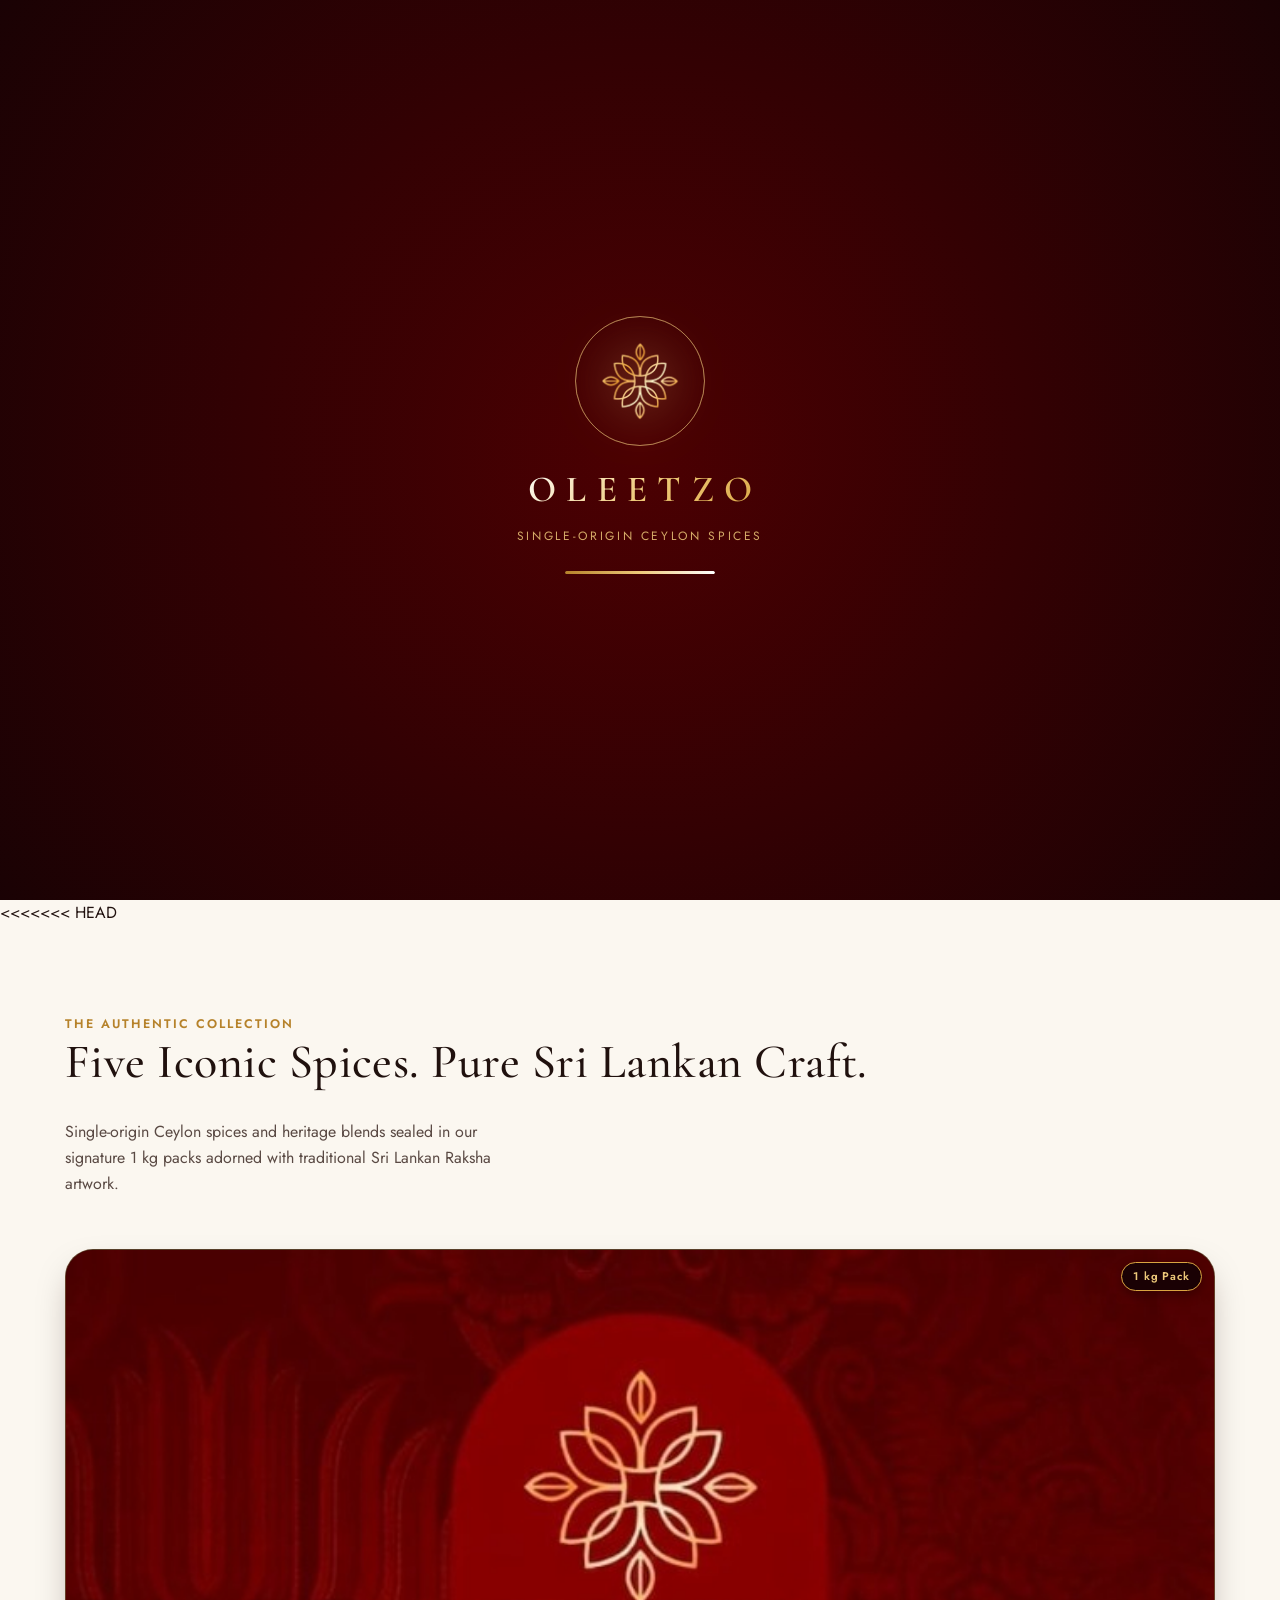
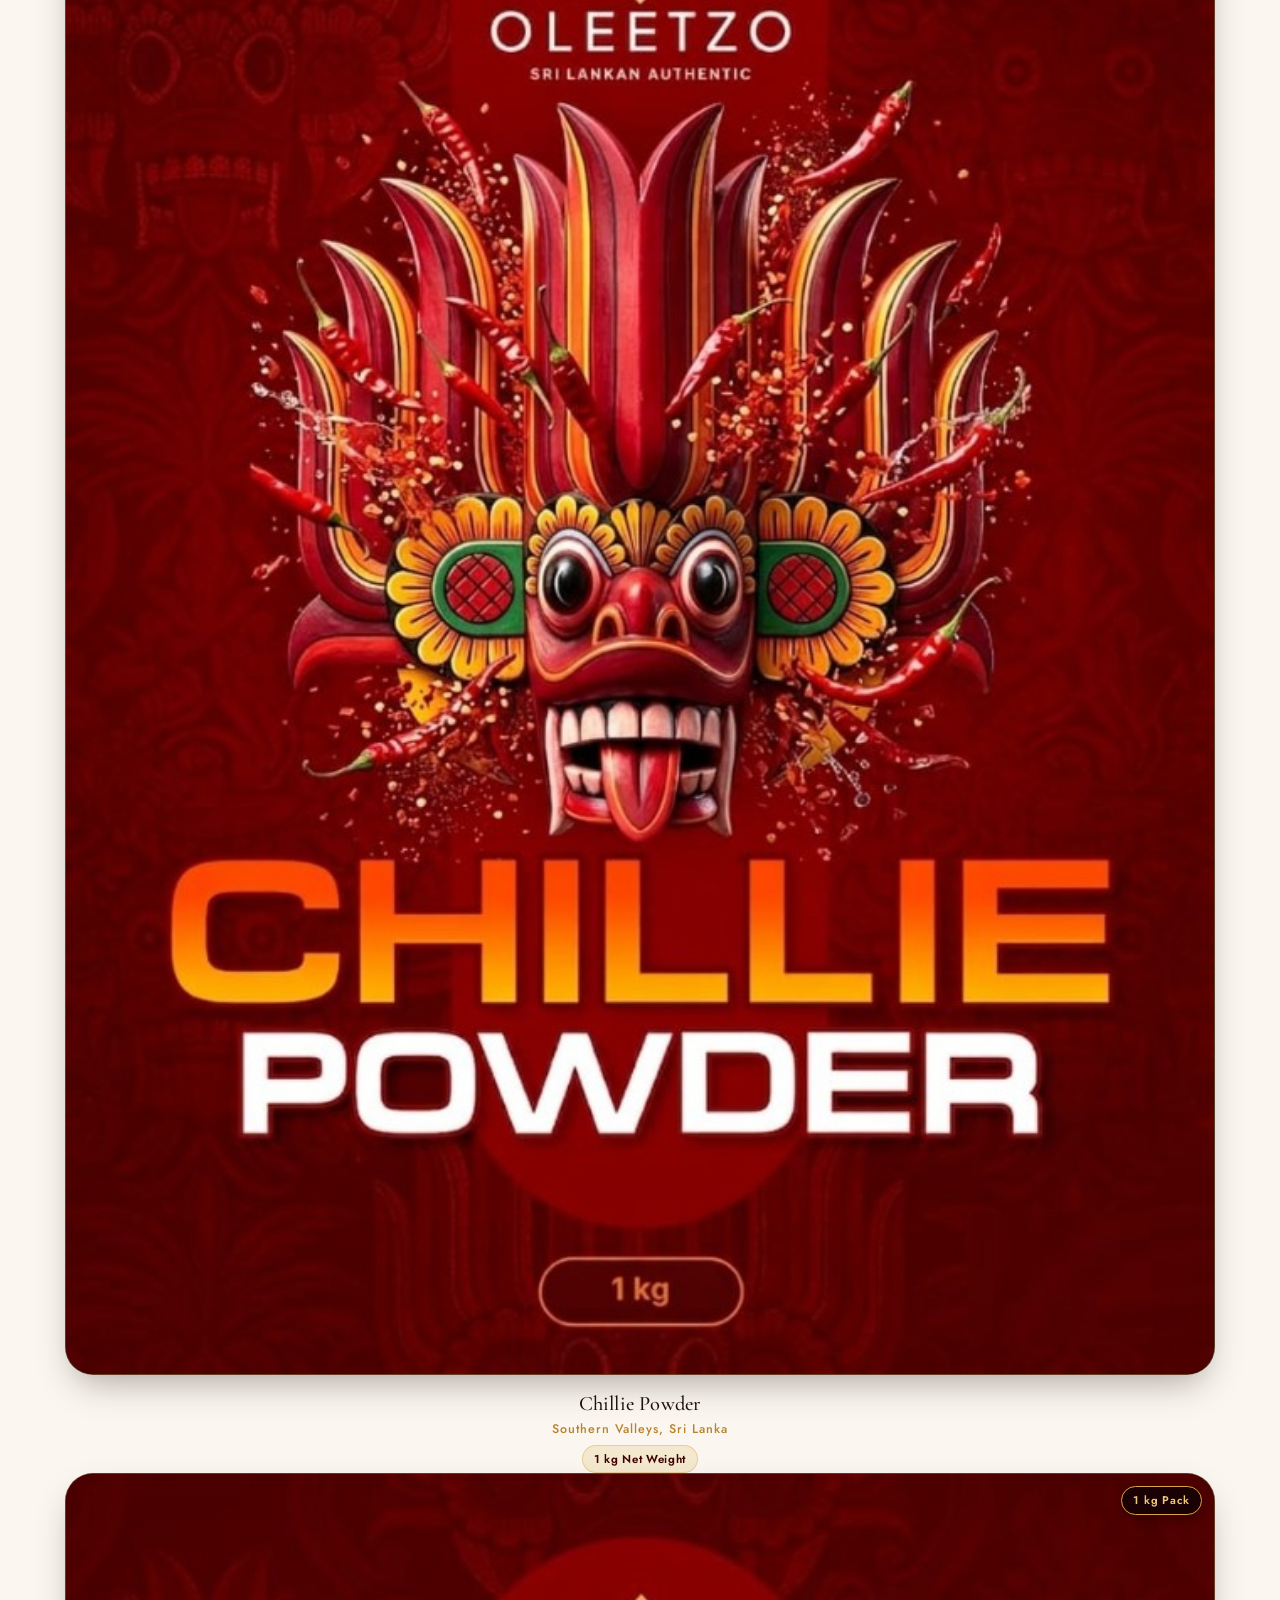
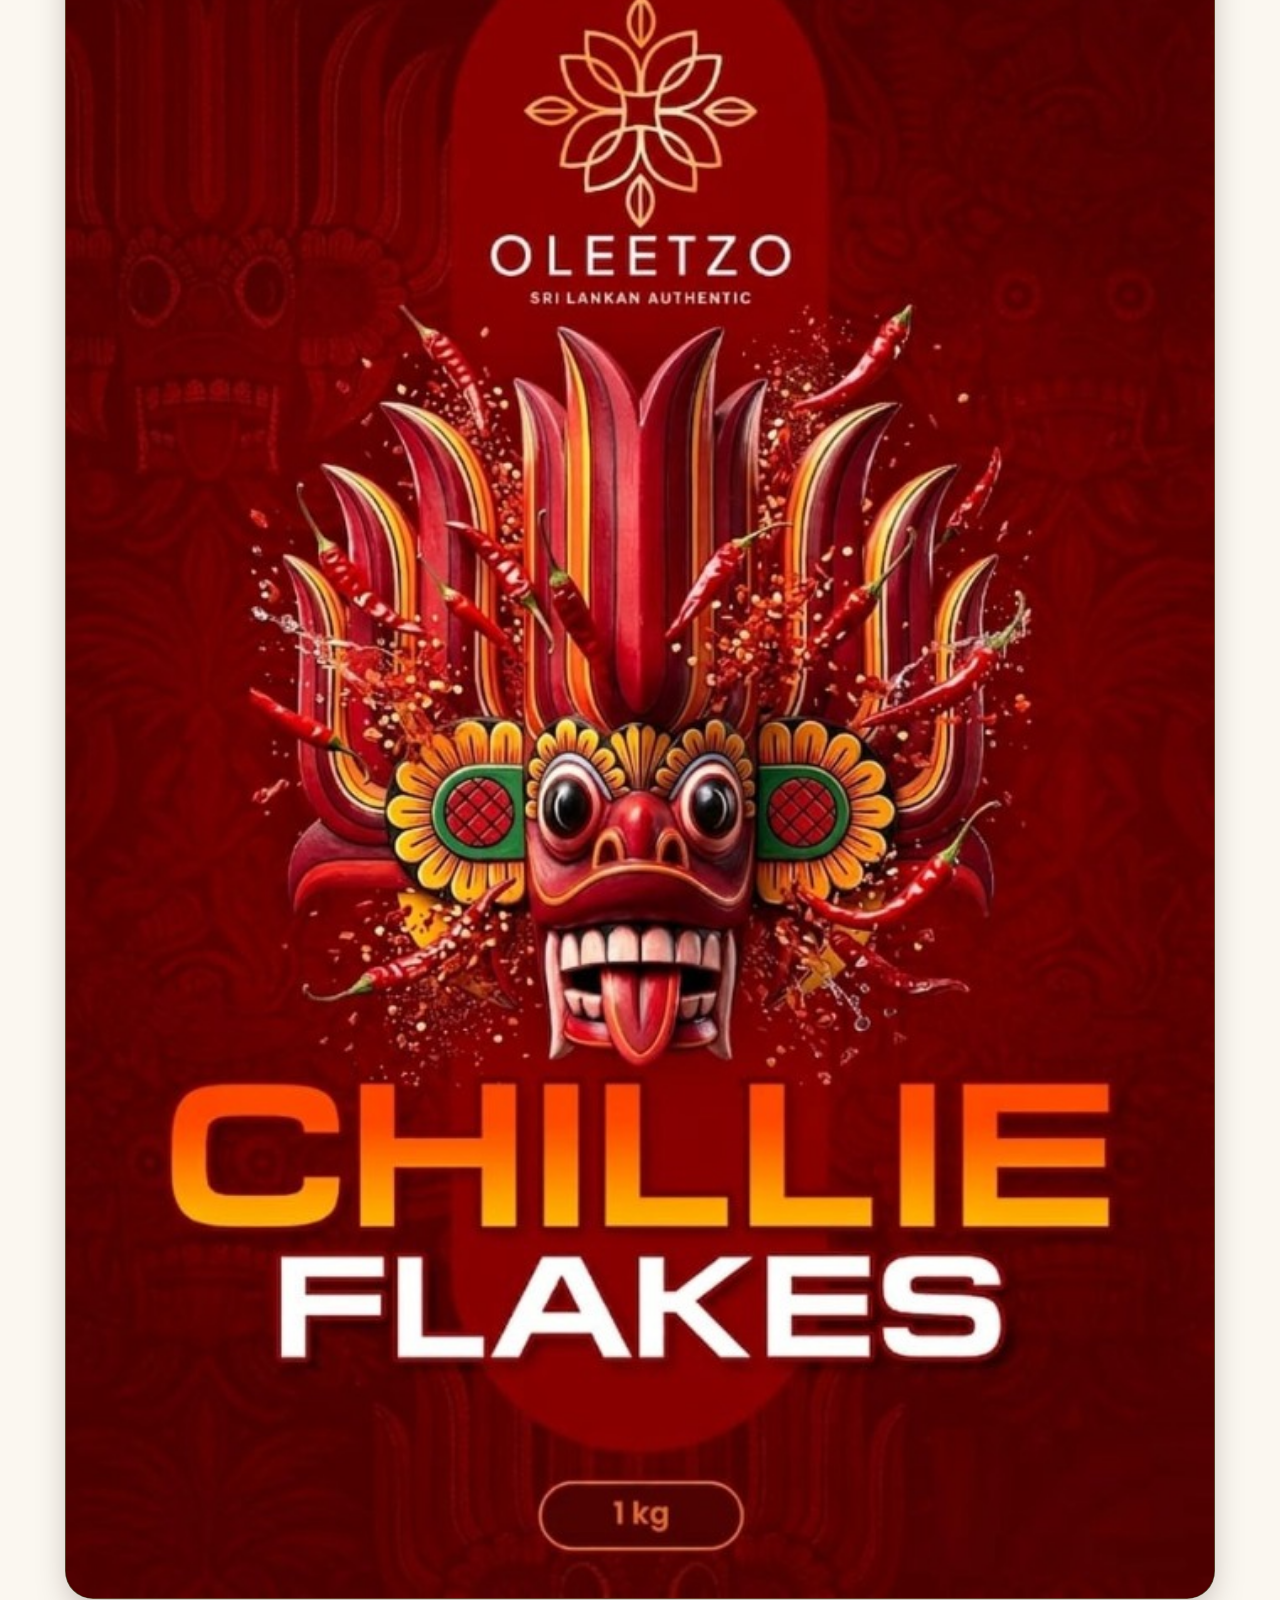
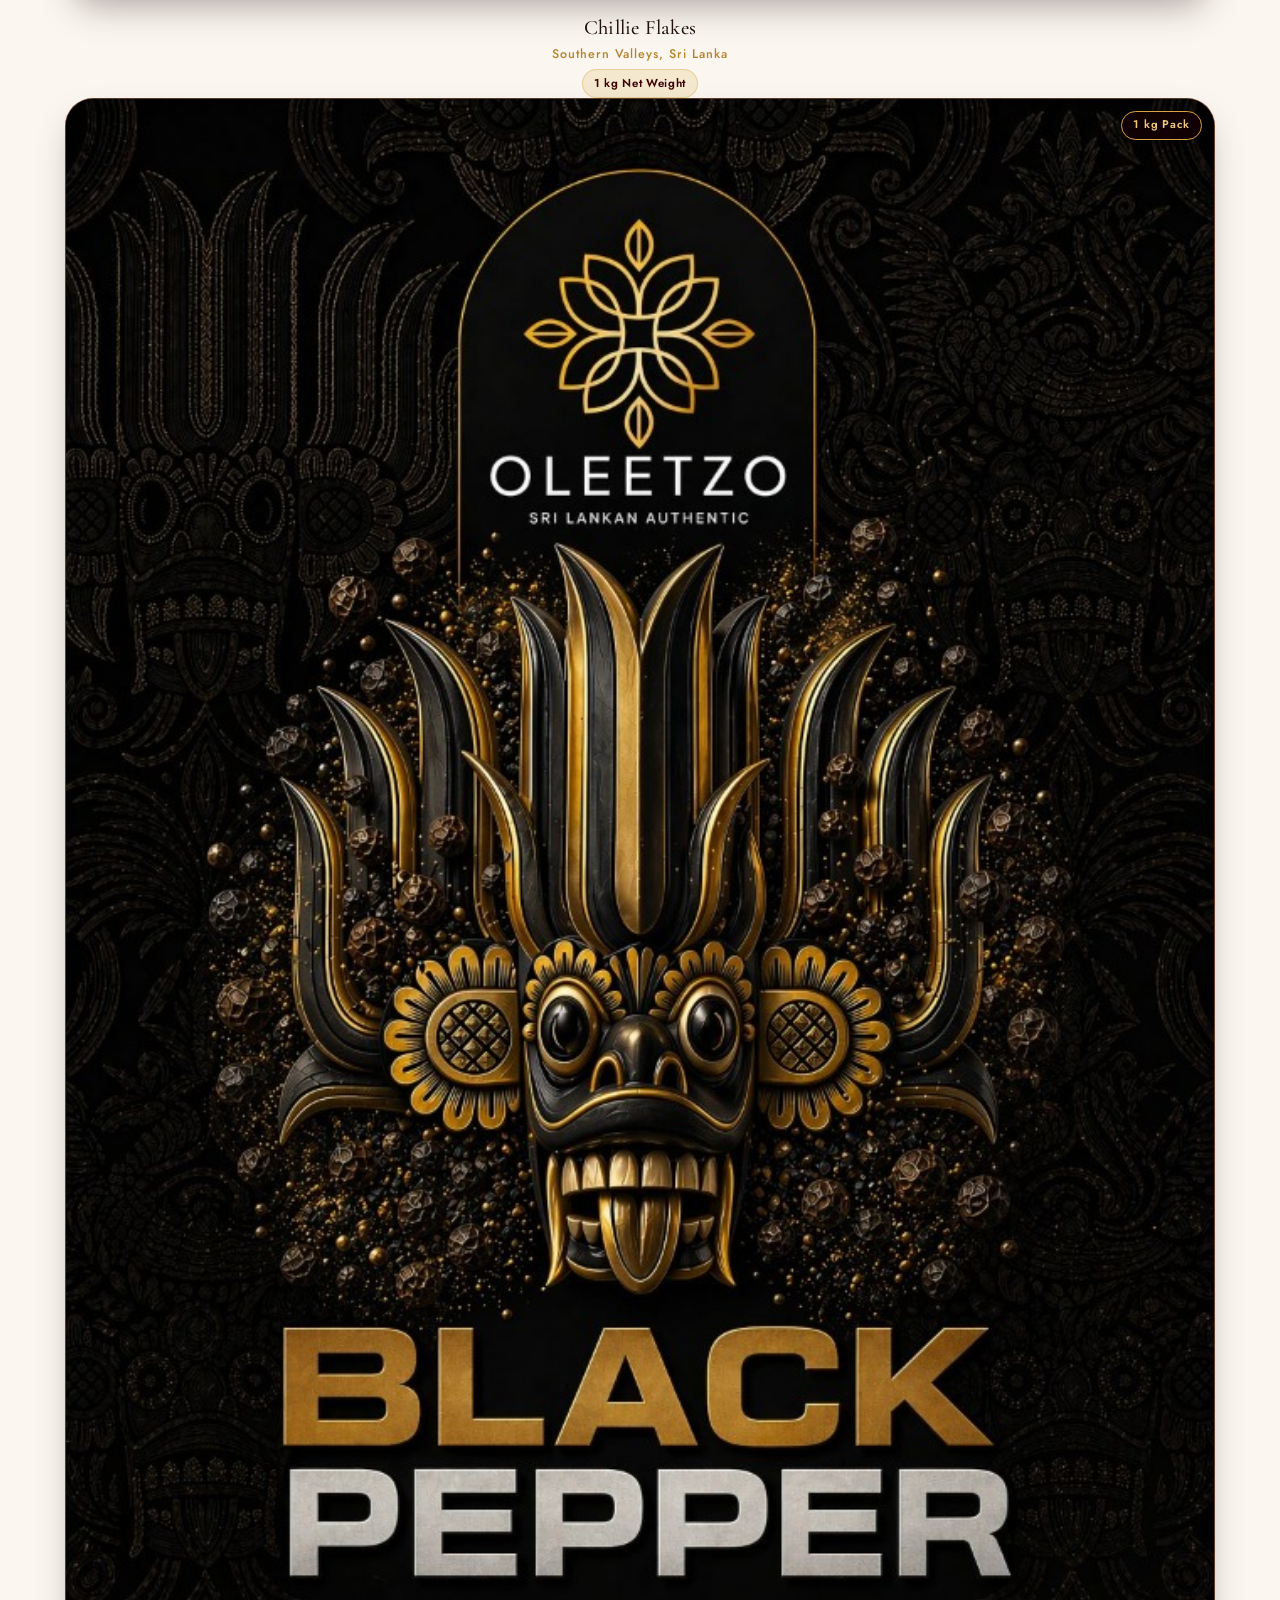
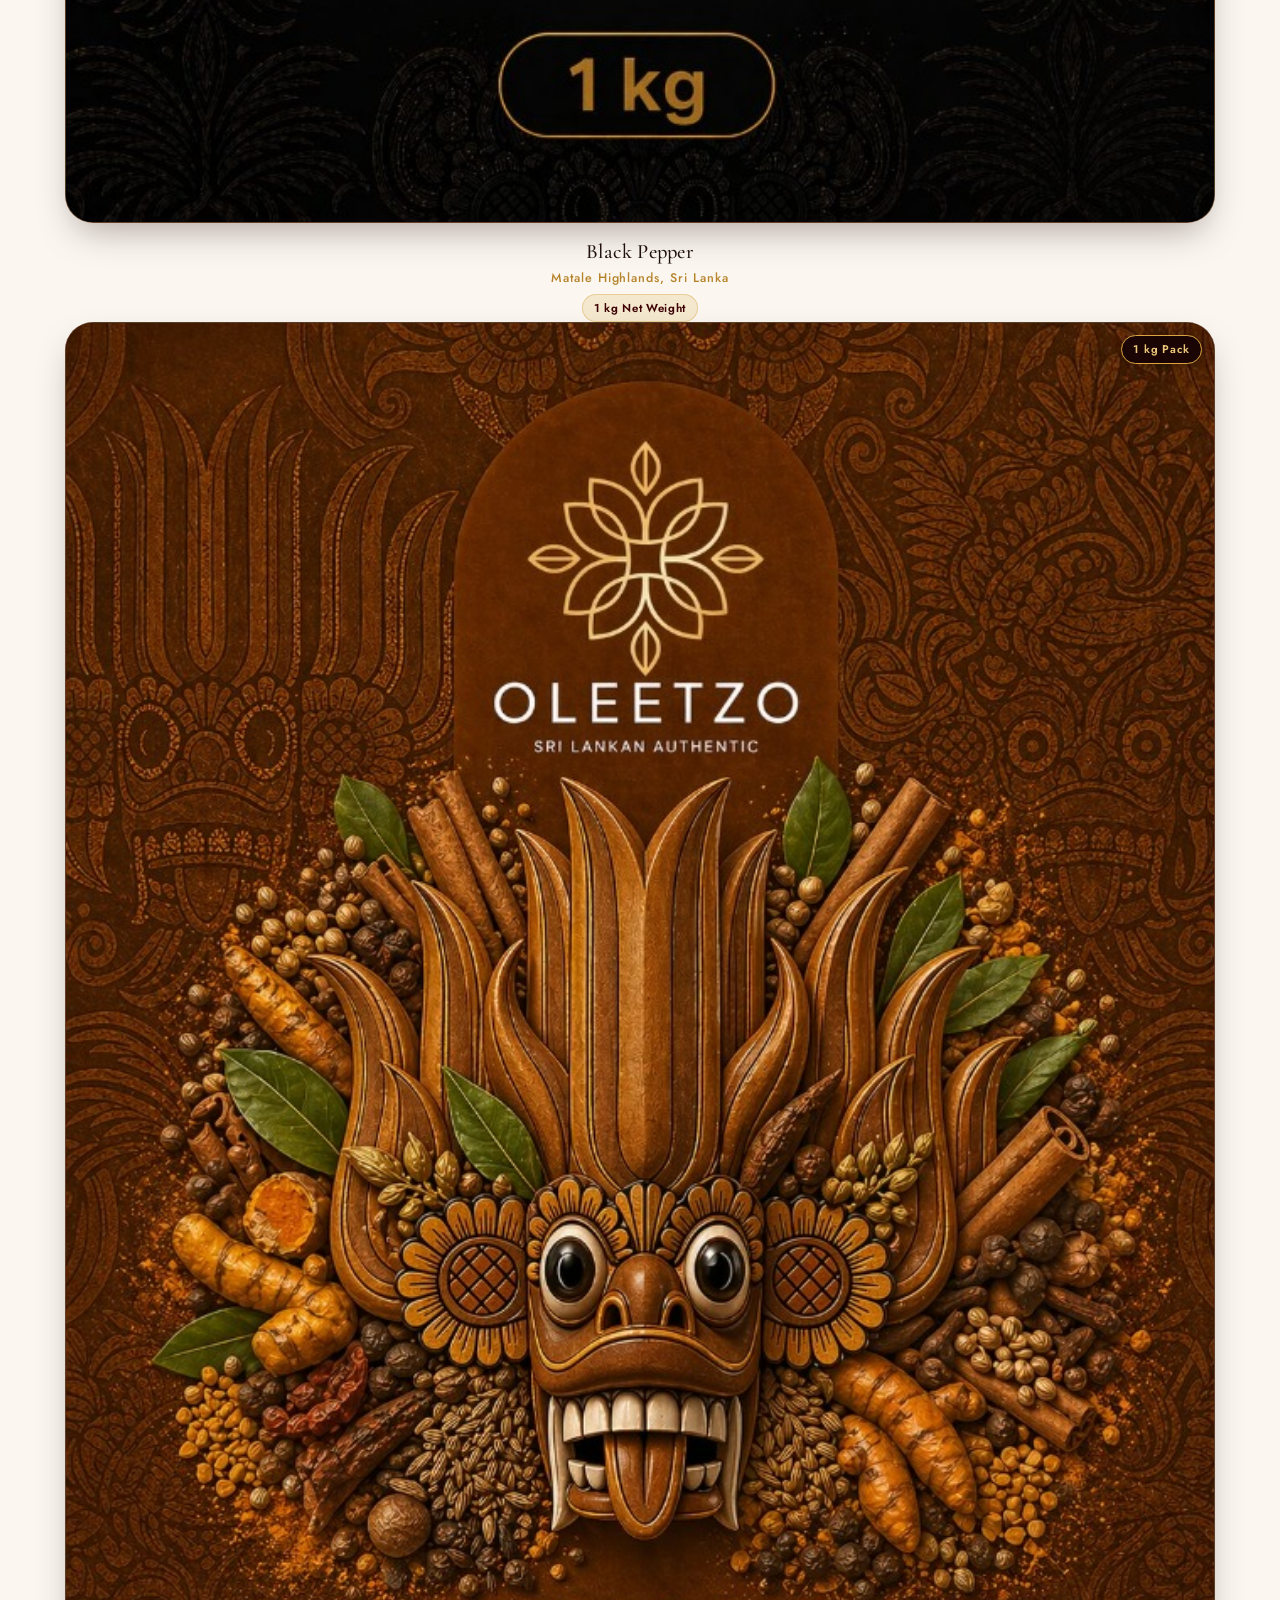
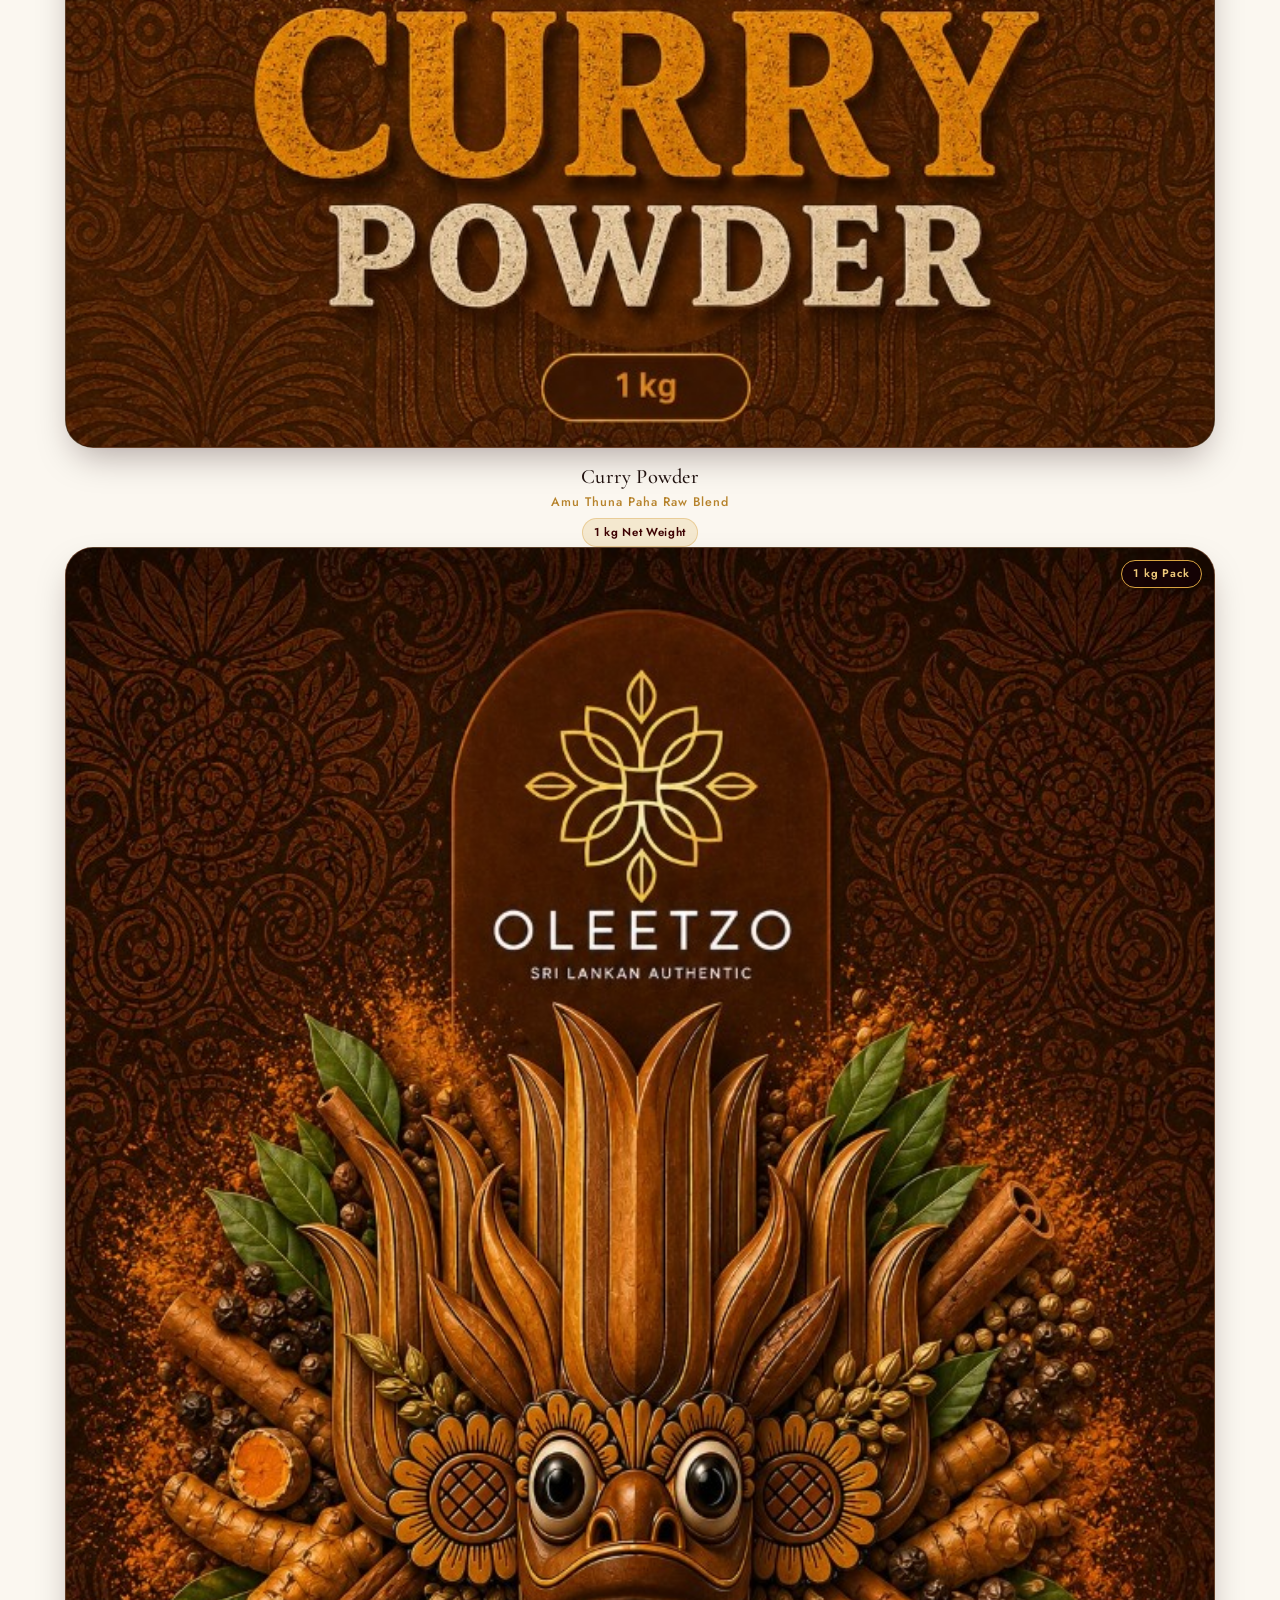
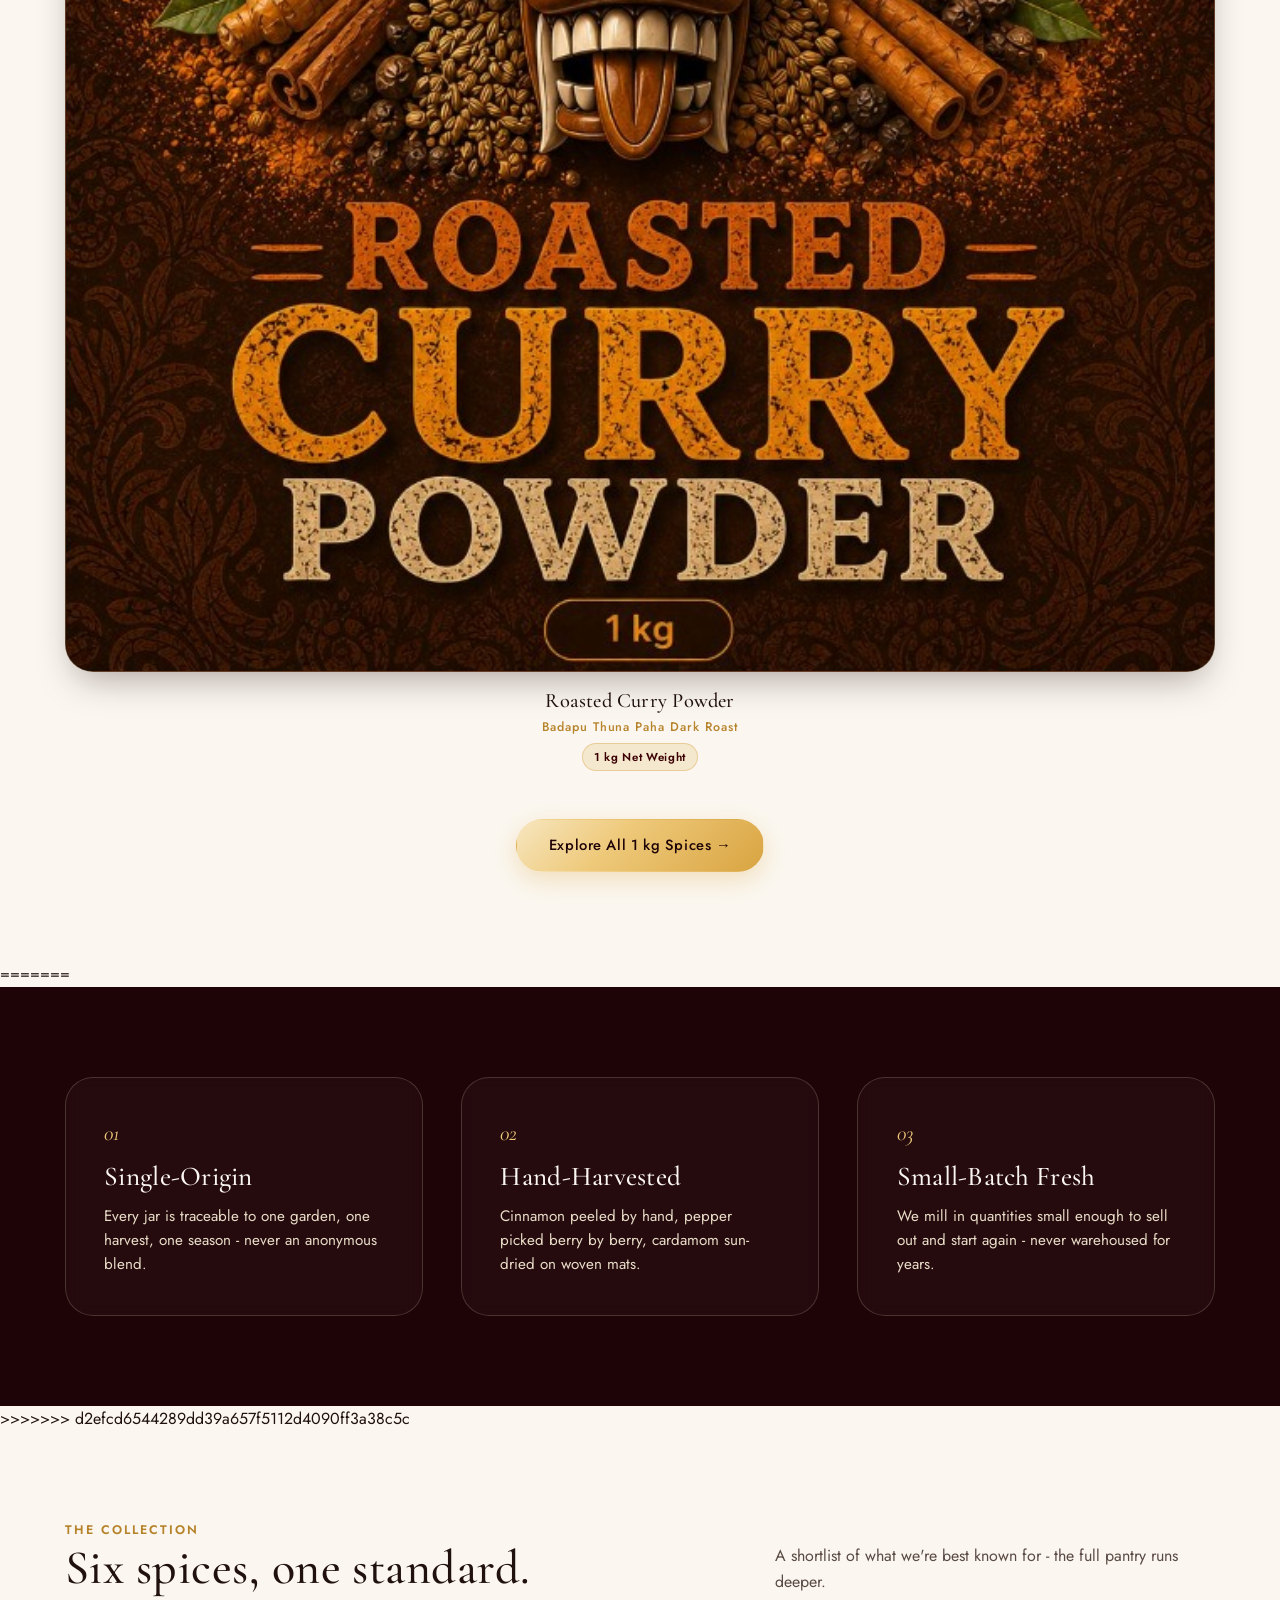
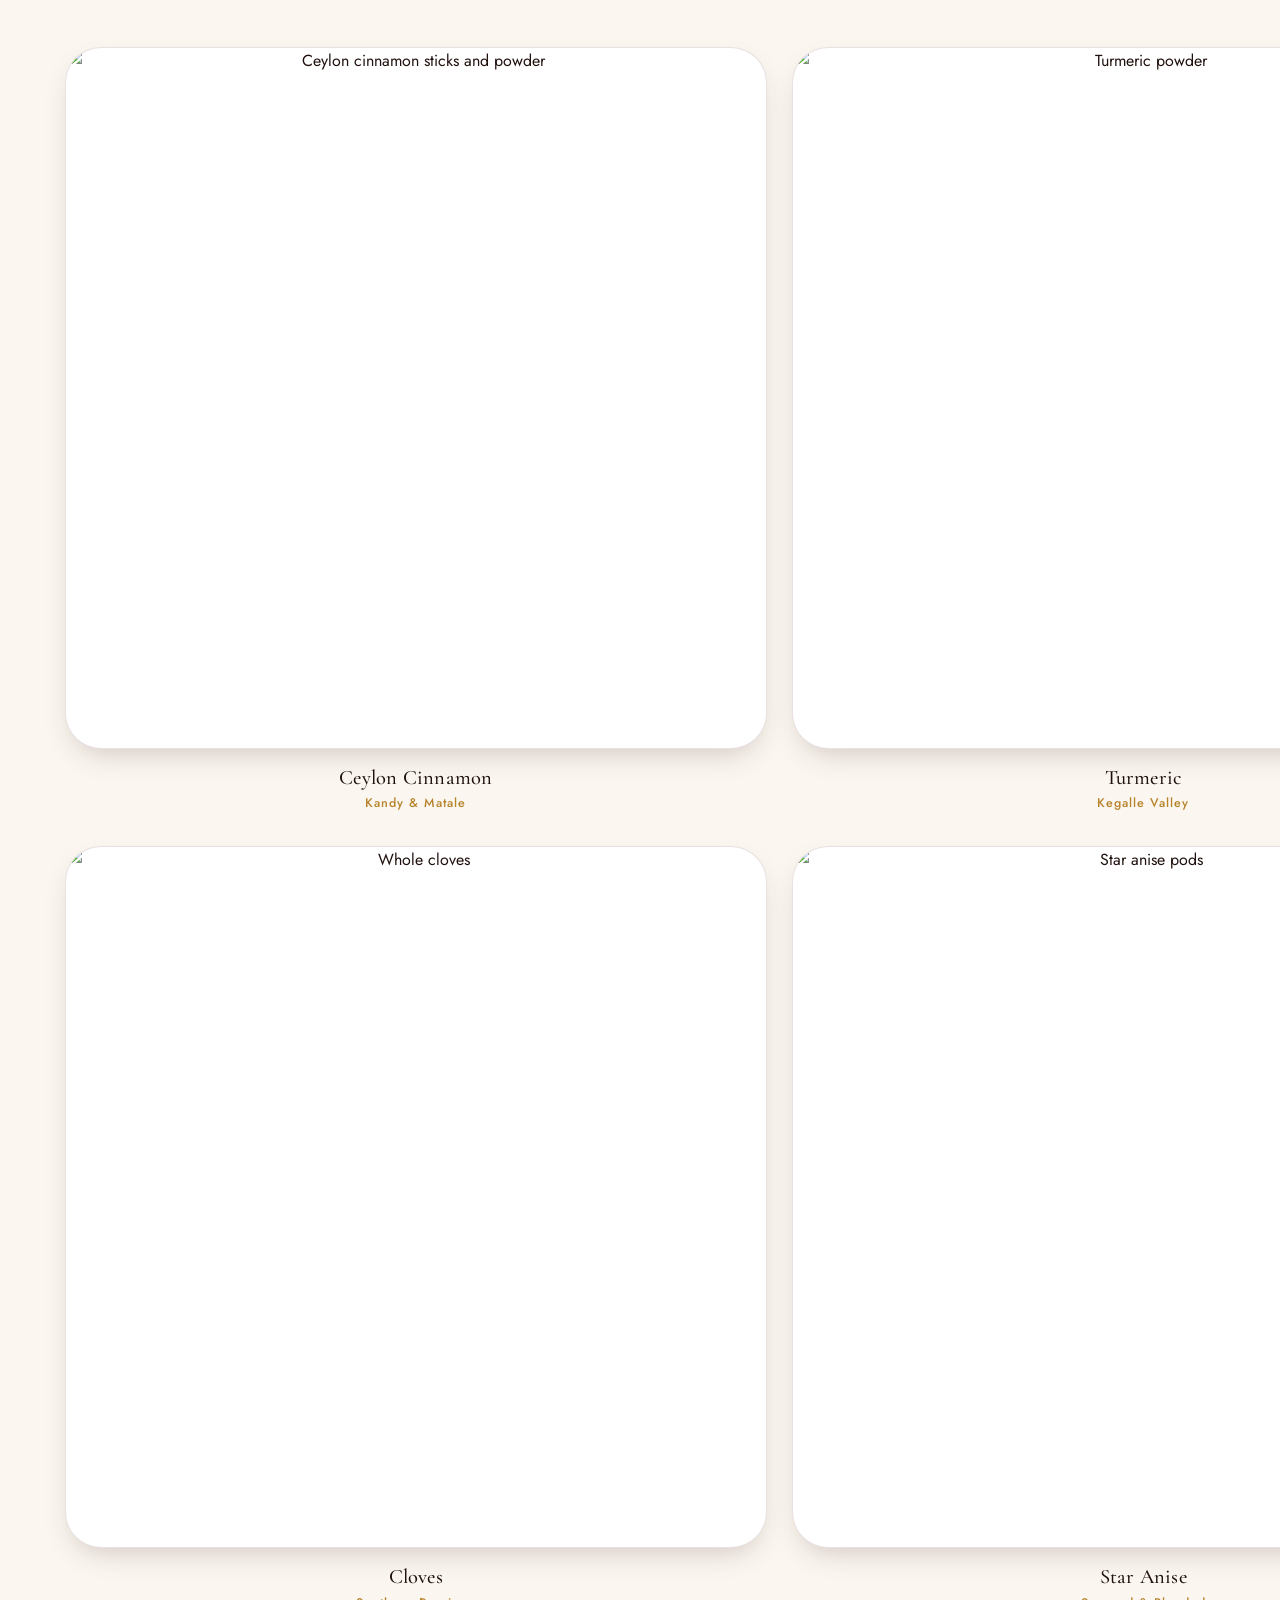
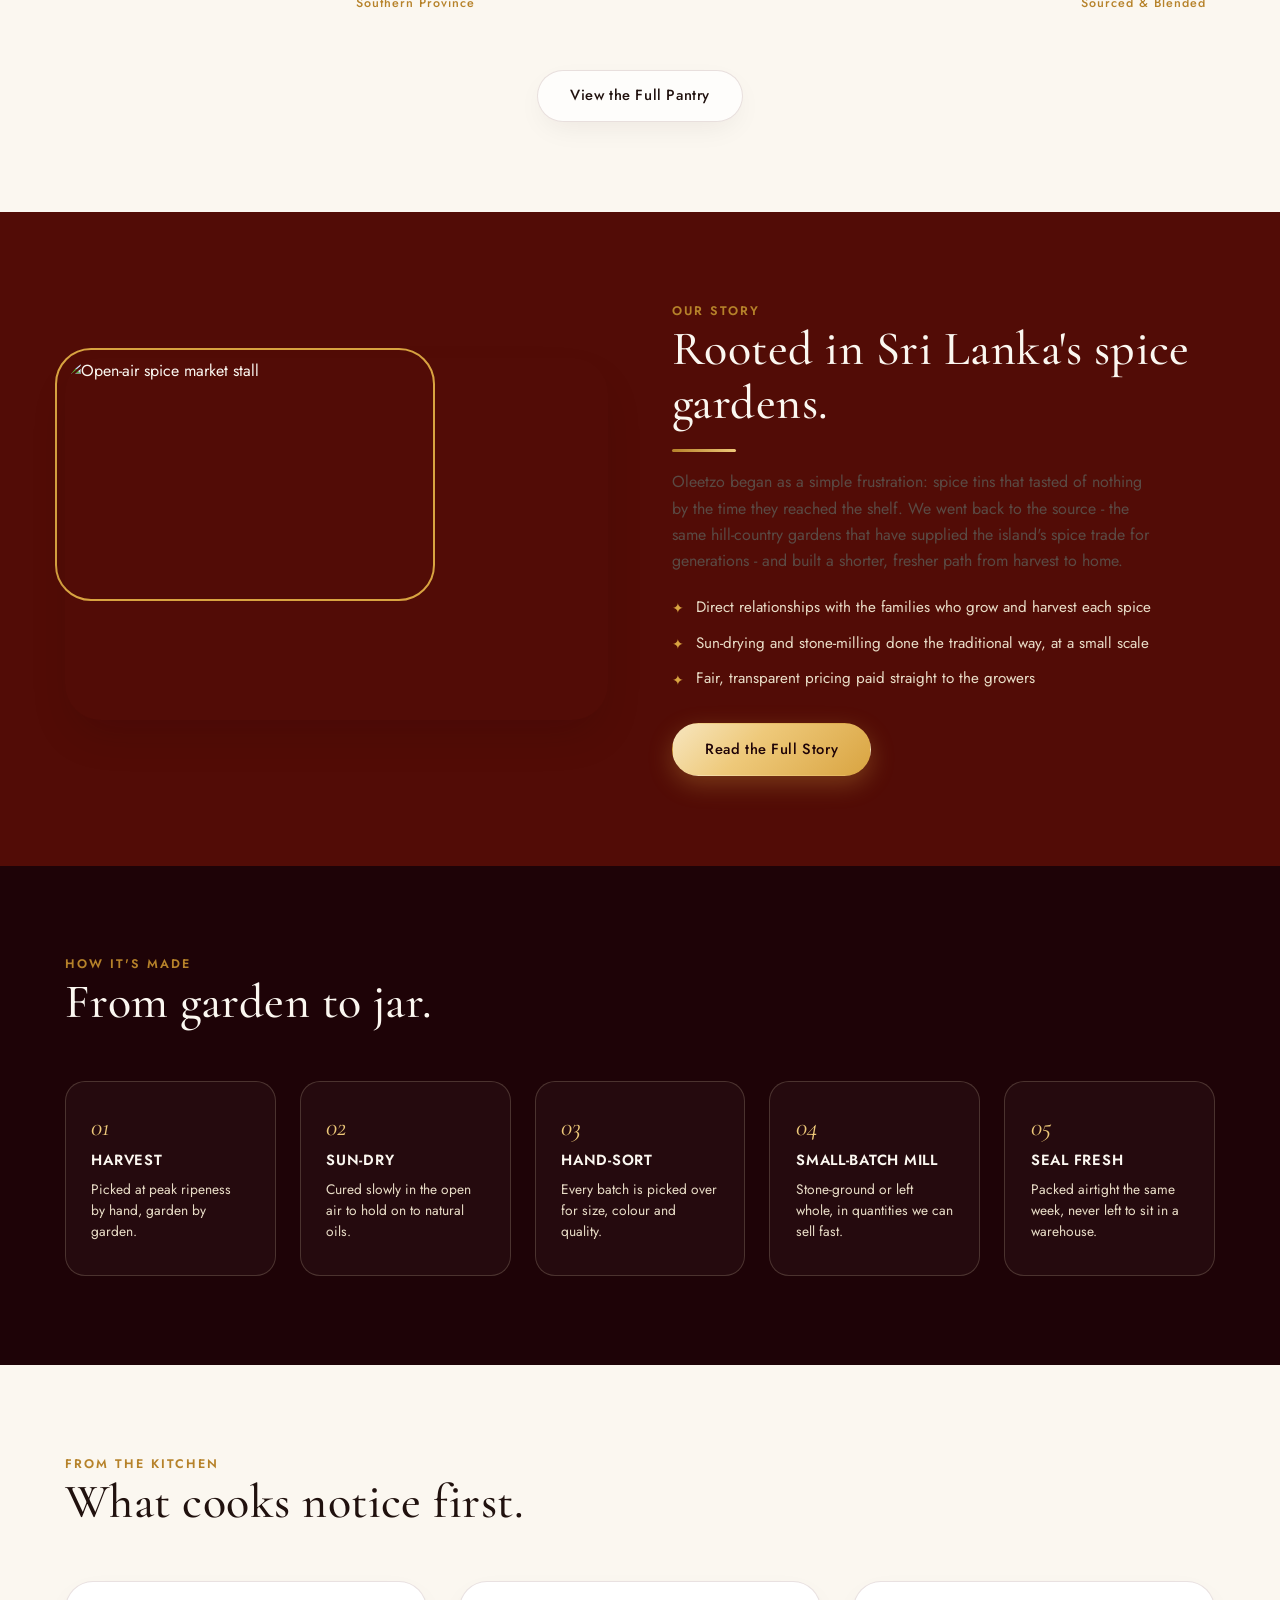
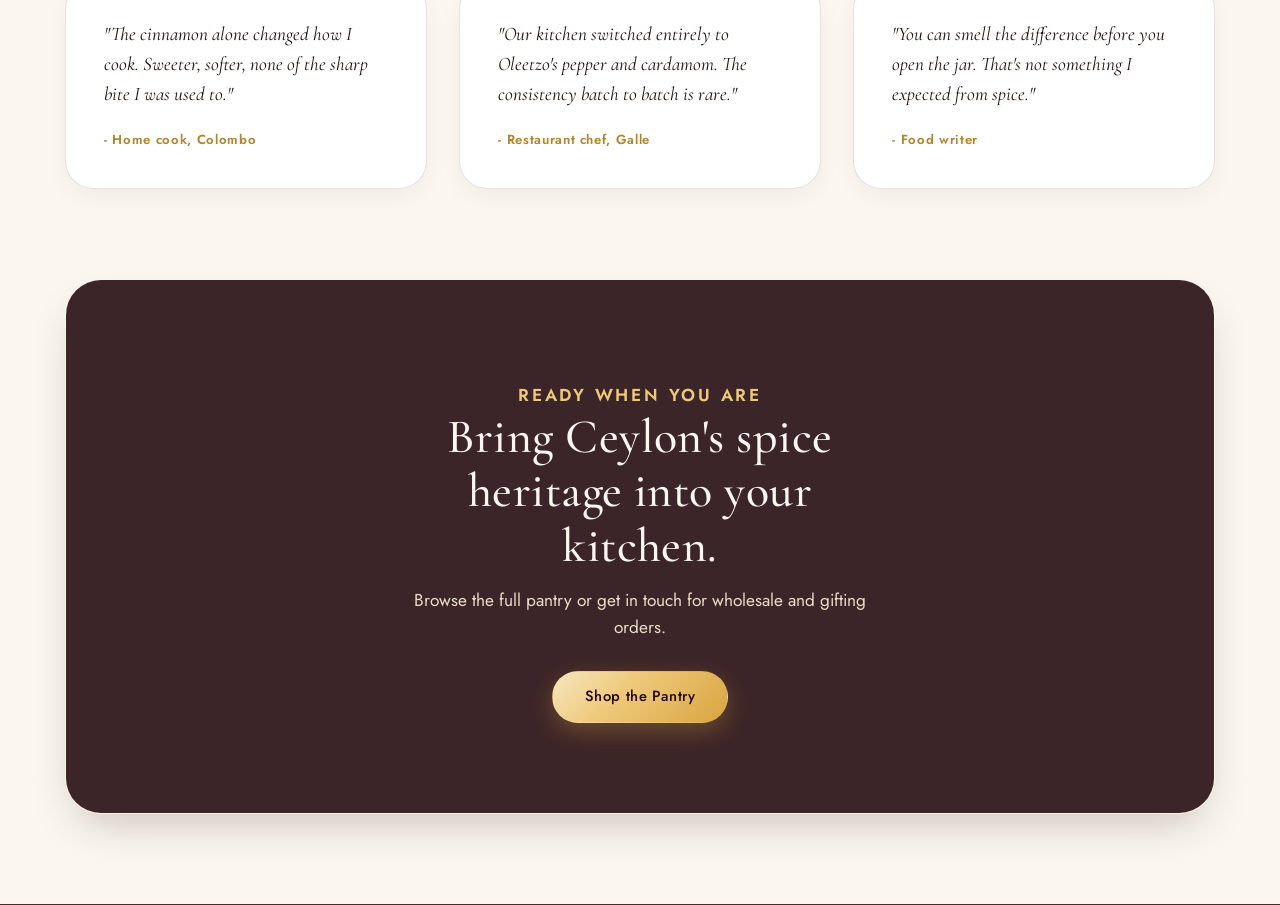
==== index.html @ 448b17ba "chnage food list and theme banners" ====
<!DOCTYPE html>
<html lang="en">

<head>
  <meta charset="UTF-8">
  <meta name="viewport" content="width=device-width, initial-scale=1.0, viewport-fit=cover">
  <title>Oleetzo - Single-Origin Ceylon Spices</title>
  <meta name="description"
    content="Oleetzo grows, hand-harvests and sun-dries single-origin spices across Sri Lanka's hill country - sealed fresh for kitchens around the world.">
  <meta name="theme-color" content="#1e0307">
  <meta name="apple-mobile-web-app-capable" content="yes">
  <meta name="apple-mobile-web-app-status-bar-style" content="black-translucent">

  <!-- Open Graph / Social Sharing Meta -->
  <meta property="og:title" content="Oleetzo - Single-Origin Ceylon Spices">
  <meta property="og:description"
    content="Hand-harvested, sun-dried single-origin Ceylon spices from Sri Lanka's hill country.">
  <meta property="og:type" content="website">
  <meta property="og:image" content="assets/images/logo-mark.png">
  <meta name="twitter:card" content="summary_large_image">

  <link rel="icon" href="assets/images/logo-mark.png">

  <!-- Performance: Preconnect & Load Google Fonts asynchronously -->
  <link rel="preconnect" href="https://fonts.googleapis.com">
  <link rel="preconnect" href="https://fonts.gstatic.com" crossorigin>
  <link rel="stylesheet"
    href="https://fonts.googleapis.com/css2?family=Cormorant+Garamond:ital,wght@0,400;0,500;0,600;1,400&family=Jost:wght@300;400;500;600&display=swap">

  <link rel="stylesheet" href="css/global.css">
</head>

<body data-page="home">

  <a href="#main-content" class="skip-link">Skip to main content</a>

  <header id="site-header"></header>

  <!-- ================= HERO ================= -->
  <section class="hero" id="main-content">
    <div class="hero-slides" aria-hidden="true">
      <div class="hero-slide is-active"
        style="background-image:url('https://commons.wikimedia.org/wiki/Special:FilePath/Cinnamomum_verum_spices.jpg?width=1600')">
      </div>
      <div class="hero-slide"
        style="background-image:url('https://commons.wikimedia.org/wiki/Special:FilePath/Morocco%2C_Spices.JPG?width=1600')">
      </div>
      <div class="hero-slide"
        style="background-image:url('https://commons.wikimedia.org/wiki/Special:FilePath/Curcuma_longa_roots.jpg?width=1600')">
      </div>
      <div class="hero-slide"
        style="background-image:url('https://commons.wikimedia.org/wiki/Special:FilePath/Spicesindia.jpg?width=1600')">
      </div>
    </div>
    <div class="hero-content">
      <img class="hero-mark" src="assets/images/logo-mark.png" alt="Oleetzo emblem" width="84" height="84">
      <h1>Spice, grown with<br><em>patience</em>, not shortcuts.</h1>
      <p class="hero-sub">Oleetzo sources single-origin cinnamon, pepper and cardamom from small family gardens across
        Sri Lanka's hill country - hand-harvested, sun-dried and sealed at the peak of aroma.</p>
      <div class="hero-ctas">
        <a class="btn btn-gold" href="products.html">Explore the Spices</a>
        <a class="btn btn-line" href="about.html">Our Story</a>
      </div>
    </div>
    <div class="hero-scroll" aria-hidden="true">SCROLL</div>
  </section>

<<<<<<< HEAD
<!-- ================= SIGNATURE SPICES ================= -->
<section class="section-cream">
  <div class="wrap">
    <div class="section-head">
      <div>
        <p class="eyebrow">THE AUTHENTIC COLLECTION</p>
        <h2>Five Iconic Spices. Pure Sri Lankan Craft.</h2>
      </div>
      <p class="section-lede">Single-origin Ceylon spices and heritage blends sealed in our signature 1 kg packs adorned with traditional Sri Lankan Raksha artwork.</p>
    </div>
    <div class="products-collection-grid">
      <div class="spice-card">
        <a href="product-detail.html?id=chillie-powder">
          <div class="frame packaging-frame">
            <span class="pack-badge">1 kg Pack</span>
            <img loading="lazy" src="assets/images/products/chillie-powder.jpg" alt="Oleetzo Chillie Powder 1kg Pack">
          </div>
          <h3>Chillie Powder</h3>
          <p class="origin">Southern Valleys, Sri Lanka</p>
          <span class="pack-badge-subtle">1 kg Net Weight</span>
        </a>
      </div>
      <div class="spice-card">
        <a href="product-detail.html?id=chillie-flakes">
          <div class="frame packaging-frame">
            <span class="pack-badge">1 kg Pack</span>
            <img loading="lazy" src="assets/images/products/chillie-flakes.jpg" alt="Oleetzo Chillie Flakes 1kg Pack">
          </div>
          <h3>Chillie Flakes</h3>
          <p class="origin">Southern Valleys, Sri Lanka</p>
          <span class="pack-badge-subtle">1 kg Net Weight</span>
        </a>
      </div>
      <div class="spice-card">
        <a href="product-detail.html?id=black-pepper">
          <div class="frame packaging-frame">
            <span class="pack-badge">1 kg Pack</span>
            <img loading="lazy" src="assets/images/products/black-pepper.jpg" alt="Oleetzo Black Pepper 1kg Pack">
          </div>
          <h3>Black Pepper</h3>
          <p class="origin">Matale Highlands, Sri Lanka</p>
          <span class="pack-badge-subtle">1 kg Net Weight</span>
        </a>
      </div>
      <div class="spice-card">
        <a href="product-detail.html?id=curry-powder">
          <div class="frame packaging-frame">
            <span class="pack-badge">1 kg Pack</span>
            <img loading="lazy" src="assets/images/products/curry-powder.jpg" alt="Oleetzo Curry Powder 1kg Pack">
          </div>
          <h3>Curry Powder</h3>
          <p class="origin">Amu Thuna Paha Raw Blend</p>
          <span class="pack-badge-subtle">1 kg Net Weight</span>
        </a>
      </div>
      <div class="spice-card">
        <a href="product-detail.html?id=roasted-curry-powder">
          <div class="frame packaging-frame">
            <span class="pack-badge">1 kg Pack</span>
            <img loading="lazy" src="assets/images/products/roasted-curry-powder.jpg" alt="Oleetzo Roasted Curry Powder 1kg Pack">
          </div>
          <h3>Roasted Curry Powder</h3>
          <p class="origin">Badapu Thuna Paha Dark Roast</p>
          <span class="pack-badge-subtle">1 kg Net Weight</span>
        </a>
      </div>
    </div>
    <div style="text-align:center;margin-top:3rem;">
      <a class="btn btn-gold" href="products.html">Explore All 1 kg Spices &rarr;</a>
    </div>
  </div>
</section>
=======
  <!-- ================= PILLARS ================= -->
  <section class="section-dark">
    <div class="wrap">
      <div class="pillars">
        <div class="pillar">
          <span class="num">01</span>
          <h3>Single-Origin</h3>
          <p>Every jar is traceable to one garden, one harvest, one season - never an anonymous blend.</p>
        </div>
        <div class="pillar">
          <span class="num">02</span>
          <h3>Hand-Harvested</h3>
          <p>Cinnamon peeled by hand, pepper picked berry by berry, cardamom sun-dried on woven mats.</p>
        </div>
        <div class="pillar">
          <span class="num">03</span>
          <h3>Small-Batch Fresh</h3>
          <p>We mill in quantities small enough to sell out and start again - never warehoused for years.</p>
        </div>
      </div>
    </div>
  </section>
>>>>>>> d2efcd6544289dd39a657f5112d4090ff3a38c5c

  <!-- ================= SIGNATURE SPICES ================= -->
  <section class="section-cream">
    <div class="wrap">
      <div class="section-head">
        <div>
          <p class="eyebrow">THE COLLECTION</p>
          <h2>Six spices, one standard.</h2>
        </div>
        <p class="section-lede">A shortlist of what we're best known for - the full pantry runs deeper.</p>
      </div>
      <div class="spice-grid">
        <div class="spice-card">
          <a href="product-detail.html?id=cinnamon" aria-label="View Ceylon Cinnamon details">
            <div class="frame"><img class="ext-img" loading="lazy" decoding="async" width="700" height="700"
                src="https://commons.wikimedia.org/wiki/Special:FilePath/Cinnamomum_verum_spices.jpg?width=700"
                alt="Ceylon cinnamon sticks and powder"></div>
            <h3>Ceylon Cinnamon</h3>
            <p class="origin">Kandy &amp; Matale</p>
          </a>
        </div>
        <div class="spice-card">
          <a href="product-detail.html?id=turmeric" aria-label="View Turmeric details">
            <div class="frame"><img class="ext-img" loading="lazy" decoding="async" width="700" height="700"
                src="https://commons.wikimedia.org/wiki/Special:FilePath/Turmeric-powder.jpg?width=700"
                alt="Turmeric powder"></div>
            <h3>Turmeric</h3>
            <p class="origin">Kegalle Valley</p>
          </a>
        </div>
        <div class="spice-card">
          <a href="product-detail.html?id=pepper" aria-label="View Black Pepper details">
            <div class="frame"><img class="ext-img" loading="lazy" decoding="async" width="700" height="700"
                src="https://commons.wikimedia.org/wiki/Special:FilePath/Black_Pepper_IMG_4866_-_02.jpg?width=700"
                alt="Whole black peppercorns"></div>
            <h3>Black Pepper</h3>
            <p class="origin">Matale Highlands</p>
          </a>
        </div>
        <div class="spice-card">
          <a href="product-detail.html?id=cardamom" aria-label="View Cardamom details">
            <div class="frame"><img class="ext-img" loading="lazy" decoding="async" width="700" height="700"
                src="https://commons.wikimedia.org/wiki/Special:FilePath/ElettariaCardamomum.jpg?width=700"
                alt="Green cardamom pods"></div>
            <h3>Cardamom</h3>
            <p class="origin">Central Hills</p>
          </a>
        </div>
        <div class="spice-card">
          <a href="product-detail.html?id=cloves" aria-label="View Cloves details">
            <div class="frame"><img class="ext-img" loading="lazy" decoding="async" width="700" height="700"
                src="https://commons.wikimedia.org/wiki/Special:FilePath/Clove_close_up.jpg?width=700"
                alt="Whole cloves"></div>
            <h3>Cloves</h3>
            <p class="origin">Southern Province</p>
          </a>
        </div>
        <div class="spice-card">
          <a href="product-detail.html?id=star-anise" aria-label="View Star Anise details">
            <div class="frame"><img class="ext-img" loading="lazy" decoding="async" width="700" height="700"
                src="https://commons.wikimedia.org/wiki/Special:FilePath/StarAnise.jpg?width=700" alt="Star anise pods">
            </div>
            <h3>Star Anise</h3>
            <p class="origin">Sourced &amp; Blended</p>
          </a>
        </div>
      </div>
      <div style="text-align:center;margin-top:clamp(2rem, 5vw, 3.5rem);">
        <a class="btn btn-line-dark" href="products.html">View the Full Pantry</a>
      </div>
    </div>
  </section>

  <!-- ================= STORY TEASER ================= -->
  <section class="section-mid">
    <div class="wrap split">
      <div class="split-media">
        <img class="ext-img" loading="lazy" decoding="async" width="900" height="600"
          src="https://commons.wikimedia.org/wiki/Special:FilePath/Marrakesh_spices.jpg?width=900"
          alt="Open-air spice market stall">
      </div>
      <div class="split-body">
        <p class="eyebrow">OUR STORY</p>
        <h2>Rooted in Sri Lanka's spice gardens.</h2>
        <hr class="gold-rule">
        <p class="section-lede" style="max-width:48ch;">Oleetzo began as a simple frustration: spice tins that tasted of
          nothing by the time they reached the shelf. We went back to the source - the same hill-country gardens that
          have supplied the island's spice trade for generations - and built a shorter, fresher path from harvest to
          home.</p>
        <ul class="checks">
          <li>Direct relationships with the families who grow and harvest each spice</li>
          <li>Sun-drying and stone-milling done the traditional way, at a small scale</li>
          <li>Fair, transparent pricing paid straight to the growers</li>
        </ul>
        <a class="btn btn-gold" style="margin-top:2rem;" href="about.html">Read the Full Story</a>
      </div>
    </div>
  </section>

  <!-- ================= CRAFT PROCESS ================= -->
  <section class="section-dark">
    <div class="wrap">
      <div class="section-head">
        <div>
          <p class="eyebrow">HOW IT'S MADE</p>
          <h2>From garden to jar.</h2>
        </div>
      </div>
      <div class="craft">
        <div class="craft-step">
          <h4>HARVEST</h4>
          <p>Picked at peak ripeness by hand, garden by garden.</p>
        </div>
        <div class="craft-step">
          <h4>SUN-DRY</h4>
          <p>Cured slowly in the open air to hold on to natural oils.</p>
        </div>
        <div class="craft-step">
          <h4>HAND-SORT</h4>
          <p>Every batch is picked over for size, colour and quality.</p>
        </div>
        <div class="craft-step">
          <h4>SMALL-BATCH MILL</h4>
          <p>Stone-ground or left whole, in quantities we can sell fast.</p>
        </div>
        <div class="craft-step">
          <h4>SEAL FRESH</h4>
          <p>Packed airtight the same week, never left to sit in a warehouse.</p>
        </div>
      </div>
    </div>
  </section>

  <!-- ================= TESTIMONIALS ================= -->
  <section class="section-cream">
    <div class="wrap">
      <div class="section-head">
        <div>
          <p class="eyebrow">FROM THE KITCHEN</p>
          <h2>What cooks notice first.</h2>
        </div>
      </div>
      <div class="quote-row">
        <div class="quote-card">
          <p class="q">"The cinnamon alone changed how I cook. Sweeter, softer, none of the sharp bite I was used to."
          </p>
          <p class="who">- Home cook, Colombo</p>
        </div>
        <div class="quote-card">
          <p class="q">"Our kitchen switched entirely to Oleetzo's pepper and cardamom. The consistency batch to batch
            is rare."</p>
          <p class="who">- Restaurant chef, Galle</p>
        </div>
        <div class="quote-card">
          <p class="q">"You can smell the difference before you open the jar. That's not something I expected from
            spice."</p>
          <p class="who">- Food writer</p>
        </div>
      </div>
    </div>
  </section>

  <!-- ================= CTA BANNER ================= -->
  <section class="section-cream" style="padding-top:0;">
    <div class="wrap">
      <div class="cta-banner"
        style="background-image:url('https://commons.wikimedia.org/wiki/Special:FilePath/Spicesindia.jpg?width=1400')">
        <p class="eyebrow" style="color:var(--gold-300);">READY WHEN YOU ARE</p>
        <h2>Bring Ceylon's spice heritage into your kitchen.</h2>
        <p>Browse the full pantry or get in touch for wholesale and gifting orders.</p>
        <a class="btn btn-gold" href="products.html">Shop the Pantry</a>
      </div>
    </div>
  </section>

  <footer id="site-footer"></footer>

  <script src="js/header.js"></script>
  <script src="js/footer.js"></script>
  <script src="js/main.js"></script>
</body>

</html>
---- css/global.css ----
/* =====================================================
   OLEETZO - Global Stylesheet
   Luxury Ceylon spice house styling.
   Modern rounded design system, preloader, dynamic motions.
   Completely device & mobile responsive across all screens.
   ===================================================== */

:root {
  /* ---- palette ---- */
  --wine-950: #1e0307;
  --wine-900: #3d0002;
  --wine-800: #520c06;
  --wine-700: #6b140a;
  --gold-100: #f7e6bf;
  --gold-300: #eec97a;
  --gold-500: #d9a441;
  --gold-700: #b6822a;
  --ivory: #fbf7f0;
  --ivory-dim: #e9ddc7;
  --ink: #20110e;
  --ink-soft: #5a4a44;
  --line-on-dark: rgba(247, 230, 191, 0.18);
  --line-on-light: rgba(74, 10, 10, 0.12);

  /* ---- typography ---- */
  --f-display: 'Cormorant Garamond', Georgia, serif;
  --f-body: 'Jost', -apple-system, BlinkMacSystemFont, 'Segoe UI', Roboto, Helvetica, Arial, sans-serif;

  /* ---- spacing / rounded radius design system ---- */
  --gutter: clamp(1rem, 3.5vw, 3.25rem);
  --radius-xs: 8px;
  --radius-sm: 14px;
  --radius-md: 20px;
  --radius-lg: 28px;
  --radius-xl: 36px;
  --radius-pill: 9999px;
  --radius-soft: 20px;
  --max: 1240px;
  --dur: 0.4s;

  --shadow-soft: 0 10px 30px -8px rgba(38, 5, 10, 0.08);
  --shadow-hover: 0 20px 44px -12px rgba(38, 5, 10, 0.22);
  --shadow-gold: 0 10px 28px rgba(238, 201, 122, 0.28);
}

*,
*::before,
*::after {
  box-sizing: border-box;
}

html {
  scroll-behavior: smooth;
  -webkit-text-size-adjust: 100%;
  text-size-adjust: 100%;
  overflow-x: clip;
}

body {
  margin: 0;
  font-family: var(--f-body);
  color: var(--ink);
  background: var(--ivory);
  -webkit-font-smoothing: antialiased;
  -moz-osx-font-smoothing: grayscale;
  line-height: 1.6;
  overflow-x: clip;
  width: 100%;
  position: relative;
  min-height: 100vh;
}

/* Accessibility Skip Link */
.skip-link {
  position: absolute;
  top: -120px;
  left: 1rem;
  background: var(--gold-500);
  color: var(--wine-950);
  padding: 0.8rem 1.5rem;
  border-radius: var(--radius-pill);
  font-weight: 600;
  font-size: 0.9rem;
  z-index: 999999;
  box-shadow: 0 8px 24px rgba(0, 0, 0, 0.3);
  transition: top 0.25s ease;
  text-decoration: none;
}

.skip-link:focus {
  top: 1rem;
  outline: 3px solid var(--ivory);
}

img {
  max-width: 100%;
  height: auto;
  display: block;
}

img.ext-img.fallback {
  object-fit: contain !important;
  padding: 18% !important;
  background: linear-gradient(135deg, var(--wine-800), var(--wine-950));
}

a {
  color: inherit;
  text-decoration: none;
  -webkit-tap-highlight-color: transparent;
}

ul {
  list-style: none;
  margin: 0;
  padding: 0;
}

input,
textarea,
select,
button {
  font-family: inherit;
  font-size: 1rem;
}

@media (prefers-reduced-motion: reduce) {
  * {
    animation-duration: 0.001ms !important;
    animation-iteration-count: 1 !important;
    transition-duration: 0.001ms !important;
    scroll-behavior: auto !important;
  }
}

:focus-visible {
  outline: 2px solid var(--gold-500);
  outline-offset: 3px;
}

.wrap {
  max-width: var(--max);
  margin-inline: auto;
  padding-inline: var(--gutter);
  padding-left: max(var(--gutter), env(safe-area-inset-left));
  padding-right: max(var(--gutter), env(safe-area-inset-right));
}

h1,
h2,
h3,
h4 {
  font-family: var(--f-display);
  font-weight: 500;
  margin: 0;
  letter-spacing: 0.01em;
  overflow-wrap: break-word;
}

h1 {
  font-size: clamp(2rem, 5.2vw + 0.4rem, 4.8rem);
  line-height: 1.06;
}

h2 {
  font-size: clamp(1.65rem, 3.6vw + 0.3rem, 3rem);
  line-height: 1.14;
}

h3 {
  font-size: clamp(1.2rem, 2vw + 0.25rem, 1.7rem);
  line-height: 1.25;
}

h4 {
  font-size: clamp(0.95rem, 1.2vw + 0.2rem, 1.18rem);
  line-height: 1.35;
}

p {
  margin: 0;
  overflow-wrap: break-word;
}

.eyebrow {
  font-family: var(--f-body);
  font-size: 0.78rem;
  letter-spacing: 0.16em;
  color: var(--gold-700);
  text-transform: uppercase;
  font-weight: 600;
}

.section-lede {
  max-width: 44ch;
  color: var(--ink-soft);
  font-size: clamp(0.95rem, 1vw + 0.2rem, 1.06rem);
  line-height: 1.65;
}

.gold-rule {
  width: 64px;
  height: 3px;
  border: 0;
  border-radius: var(--radius-pill);
  background: linear-gradient(90deg, var(--gold-700), var(--gold-300));
  margin: 1.1rem 0;
}

/* =====================================================
   SITE PRELOADER LOGO ANIMATION
   ===================================================== */
.loader-overlay {
  position: fixed;
  inset: 0;
  z-index: 99999;
  background: radial-gradient(circle at center, #4c0002 0%, #1a0204 100%);
  display: flex;
  align-items: center;
  justify-content: center;
  padding: 2rem;
  overflow: hidden;
  transition: opacity 0.7s cubic-bezier(0.16, 1, 0.3, 1), transform 0.7s cubic-bezier(0.16, 1, 0.3, 1);
}

.loader-overlay.is-loaded {
  opacity: 0;
  transform: scale(1.05);
  pointer-events: none;
}

.loader-content {
  display: flex;
  flex-direction: column;
  align-items: center;
  text-align: center;
  max-width: 360px;
  position: relative;
  z-index: 2;
}

.loader-emblem-wrap {
  position: relative;
  width: 110px;
  height: 110px;
  display: flex;
  align-items: center;
  justify-content: center;
  margin-bottom: 1.6rem;
}

.loader-logo-mark {
  width: 82px;
  height: auto;
  position: relative;
  z-index: 3;
  animation: emblemBloom 2.4s cubic-bezier(0.16, 1, 0.3, 1) infinite alternate;
  filter: drop-shadow(0 0 25px rgba(238, 201, 122, 0.7));
}

.loader-glow-ring {
  position: absolute;
  inset: -10px;
  border-radius: 50%;
  border: 1.5px solid rgba(238, 201, 122, 0.4);
  animation: ringExpand 2.4s ease-out infinite;
  z-index: 1;
}

.loader-glow-ring.ring-2 {
  animation-delay: 1.2s;
}

@keyframes emblemBloom {
  0% {
    transform: scale(0.85) rotate(-6deg);
    filter: drop-shadow(0 0 10px rgba(238, 201, 122, 0.4));
  }
  100% {
    transform: scale(1.08) rotate(0deg);
    filter: drop-shadow(0 0 35px rgba(238, 201, 122, 0.9));
  }
}

@keyframes ringExpand {
  0% {
    transform: scale(0.6);
    opacity: 0.9;
    border-color: rgba(238, 201, 122, 0.8);
  }
  100% {
    transform: scale(2.2);
    opacity: 0;
    border-color: rgba(238, 201, 122, 0);
  }
}

.loader-title {
  font-family: var(--f-display);
  font-size: clamp(1.8rem, 5vw, 2.3rem);
  font-weight: 600;
  color: var(--ivory);
  letter-spacing: 0.28em;
  margin-left: 0.28em;
  background: linear-gradient(135deg, #ffffff 0%, var(--gold-300) 50%, var(--gold-500) 100%);
  -webkit-background-clip: text;
  -webkit-text-fill-color: transparent;
  animation: titleShimmer 2s ease-in-out infinite alternate;
}

.loader-sub {
  font-family: var(--f-body);
  font-size: 0.75rem;
  letter-spacing: 0.22em;
  color: var(--gold-300);
  margin-top: 0.4rem;
  text-transform: uppercase;
  opacity: 0.85;
}

.loader-progress-bar {
  width: 150px;
  height: 3px;
  background: rgba(247, 230, 191, 0.15);
  border-radius: 999px;
  overflow: hidden;
  margin-top: 1.6rem;
  position: relative;
}

.loader-progress-fill {
  height: 100%;
  width: 0%;
  background: linear-gradient(90deg, var(--gold-700), var(--gold-300), #ffffff);
  border-radius: 999px;
  box-shadow: 0 0 12px var(--gold-300);
  animation: loaderProgress 1.4s ease-out forwards;
}

@keyframes loaderProgress {
  0% { width: 0%; }
  50% { width: 70%; }
  100% { width: 100%; }
}

@keyframes titleShimmer {
  0% { opacity: 0.8; letter-spacing: 0.25em; }
  100% { opacity: 1; letter-spacing: 0.32em; }
}

/* ---- SCROLL REVEAL ANIMATIONS ---- */
.reveal {
  opacity: 0;
  transform: translateY(30px) scale(0.98);
  transition: opacity 0.8s cubic-bezier(0.16, 1, 0.3, 1), transform 0.8s cubic-bezier(0.16, 1, 0.3, 1);
  will-change: opacity, transform;
}

.reveal.revealed {
  opacity: 1;
  transform: translateY(0) scale(1);
}

.stagger-1 { transition-delay: 0.08s; }
.stagger-2 { transition-delay: 0.16s; }
.stagger-3 { transition-delay: 0.24s; }
.stagger-4 { transition-delay: 0.32s; }
.stagger-5 { transition-delay: 0.40s; }

/* ---- BUTTONS ---- */
.btn {
  display: inline-flex;
  align-items: center;
  justify-content: center;
  gap: 0.65rem;
  padding: 0.85rem 2rem;
  min-height: 46px;
  font-size: 0.92rem;
  font-weight: 500;
  letter-spacing: 0.04em;
  border: 1px solid transparent;
  border-radius: var(--radius-pill);
  position: relative;
  overflow: hidden;
  z-index: 1;
  transition: transform 0.35s cubic-bezier(0.16, 1, 0.3, 1), box-shadow 0.35s cubic-bezier(0.16, 1, 0.3, 1), background 0.35s ease, border-color 0.35s ease, color 0.35s ease;
  box-shadow: var(--shadow-soft);
  cursor: pointer;
  -webkit-tap-highlight-color: transparent;
  text-align: center;
}

.btn::before {
  content: '';
  position: absolute;
  top: 0;
  left: -100%;
  width: 100%;
  height: 100%;
  background: linear-gradient(90deg, transparent, rgba(255, 255, 255, 0.35), transparent);
  transition: left 0.6s ease;
  z-index: -1;
}

.btn:hover::before {
  left: 100%;
}

.btn-gold {
  background: linear-gradient(135deg, #f7e6bf 0%, #eec97a 40%, #d9a441 100%);
  color: var(--wine-950);
  box-shadow: 0 8px 24px rgba(217, 164, 65, 0.3);
}

.btn-gold:hover {
  transform: translateY(-2px) scale(1.02);
  box-shadow: 0 14px 32px rgba(217, 164, 65, 0.45);
  color: var(--wine-950);
}

.btn-line {
  border-color: var(--line-on-dark);
  color: var(--ivory);
  background: rgba(247, 230, 191, 0.06);
  backdrop-filter: blur(8px);
  -webkit-backdrop-filter: blur(8px);
}

.btn-line:hover {
  border-color: var(--gold-300);
  color: var(--gold-300);
  transform: translateY(-2px) scale(1.02);
  background: rgba(247, 230, 191, 0.12);
  box-shadow: 0 8px 24px rgba(0, 0, 0, 0.3);
}

.btn-line-dark {
  border-color: var(--line-on-light);
  color: var(--ink);
  background: rgba(255, 255, 255, 0.7);
  backdrop-filter: blur(8px);
  -webkit-backdrop-filter: blur(8px);
}

.btn-line-dark:hover {
  border-color: var(--wine-800);
  color: var(--wine-800);
  transform: translateY(-2px) scale(1.02);
  background: rgba(255, 255, 255, 0.95);
  box-shadow: 0 10px 24px rgba(76, 0, 2, 0.15);
}

/* =====================================================
   HEADER / FLOATING PILL NAV
   ===================================================== */
#site-header {
  position: fixed;
  inset: 0 0 auto 0;
  z-index: 900;
  pointer-events: none;
}

#site-header > * {
  pointer-events: auto;
}

.nav {
  display: flex;
  align-items: center;
  justify-content: space-between;
  padding: 1.2rem var(--gutter);
  transition: all 0.45s cubic-bezier(0.16, 1, 0.3, 1);
  padding-left: max(var(--gutter), env(safe-area-inset-left));
  padding-right: max(var(--gutter), env(safe-area-inset-right));
}

.nav.is-scrolled {
  margin: 0.6rem auto;
  max-width: var(--max);
  width: calc(100% - clamp(1rem, 3.5vw, 3rem));
  background: rgba(30, 3, 7, 0.9);
  backdrop-filter: blur(18px);
  -webkit-backdrop-filter: blur(18px);
  padding: 0.65rem clamp(1rem, 2.5vw, 1.8rem);
  border-radius: var(--radius-pill);
  border: 1px solid rgba(247, 230, 191, 0.18);
  box-shadow: 0 16px 40px rgba(0, 0, 0, 0.4);
}

.nav-brand {
  display: flex;
  align-items: center;
  gap: 0.65rem;
  transition: transform 0.3s ease;
  min-height: 44px;
}

.nav-brand:hover {
  transform: scale(1.03);
}

.nav-brand img {
  height: clamp(32px, 4vw, 40px);
  width: auto;
  filter: drop-shadow(0 2px 8px rgba(0, 0, 0, 0.3));
}

.nav-brand span {
  font-family: var(--f-display);
  color: var(--ivory);
  font-size: clamp(1.2rem, 2vw, 1.45rem);
  letter-spacing: 0.14em;
  font-weight: 600;
}

.nav-links {
  display: flex;
  align-items: center;
  gap: clamp(1.2rem, 2.2vw, 2.2rem);
}

.nav-links a {
  color: var(--ivory);
  font-size: 0.88rem;
  letter-spacing: 0.04em;
  position: relative;
  padding: 0.45rem 0.85rem;
  border-radius: var(--radius-pill);
  transition: all 0.25s ease;
  min-height: 38px;
  display: inline-flex;
  align-items: center;
}

.nav-links a:hover,
.nav-links a.active {
  color: var(--gold-300);
  background: rgba(247, 230, 191, 0.12);
}

.nav-cta {
  margin-left: 0.4rem;
  padding: 0.55rem 1.4rem;
  min-height: 38px;
  font-size: 0.85rem;
}

.nav-toggle {
  display: none;
  flex-direction: column;
  justify-content: center;
  align-items: center;
  gap: 5px;
  background: rgba(247, 230, 191, 0.12);
  border: 1px solid rgba(247, 230, 191, 0.2);
  padding: 0;
  width: 44px;
  height: 44px;
  border-radius: var(--radius-pill);
  transition: background 0.25s ease, transform 0.25s ease;
  cursor: pointer;
  -webkit-tap-highlight-color: transparent;
}

.nav-toggle:active {
  background: rgba(247, 230, 191, 0.25);
  transform: scale(0.95);
}

.nav-toggle span {
  width: 22px;
  height: 2px;
  background: var(--ivory);
  border-radius: 2px;
  transition: transform 0.3s ease;
}

/* Mobile Nav Drawer */
.nav-mobile {
  display: none;
  position: fixed;
  inset: 0;
  z-index: 1000;
  background: radial-gradient(circle at top right, #3d0002 0%, #1e0307 80%);
  flex-direction: column;
  justify-content: space-between;
  padding: max(1.5rem, env(safe-area-inset-top)) max(var(--gutter), env(safe-area-inset-right)) max(2rem, env(safe-area-inset-bottom)) max(var(--gutter), env(safe-area-inset-left));
  backdrop-filter: blur(28px);
  -webkit-backdrop-filter: blur(28px);
  overflow-y: auto;
  -webkit-overflow-scrolling: touch;
  overscroll-behavior: contain;
}

.nav-mobile.open {
  display: flex;
  animation: mobileMenuFade 0.35s cubic-bezier(0.16, 1, 0.3, 1) forwards;
}

@keyframes mobileMenuFade {
  from {
    opacity: 0;
    transform: translateY(-8px);
  }
  to {
    opacity: 1;
    transform: translateY(0);
  }
}

.nav-mobile-top {
  display: flex;
  justify-content: space-between;
  align-items: center;
  width: 100%;
}

.nav-mobile-close {
  background: rgba(247, 230, 191, 0.14);
  border: 1px solid rgba(247, 230, 191, 0.2);
  color: var(--ivory);
  font-size: 1.8rem;
  width: 44px;
  height: 44px;
  border-radius: 50%;
  display: flex;
  align-items: center;
  justify-content: center;
  transition: all 0.25s ease;
  cursor: pointer;
  -webkit-tap-highlight-color: transparent;
  line-height: 1;
}

.nav-mobile-close:active {
  background: rgba(247, 230, 191, 0.3);
  transform: scale(0.95);
}

.nav-mobile-links {
  margin: 2rem 0;
  display: flex;
  flex-direction: column;
  gap: 1rem;
  align-items: center;
  text-align: center;
  width: 100%;
}

.nav-mobile-links a {
  font-family: var(--f-display);
  font-size: clamp(1.8rem, 6vh, 2.4rem);
  color: var(--ivory);
  padding: 0.4rem 1.8rem;
  border-radius: var(--radius-pill);
  transition: all 0.25s ease;
  width: 100%;
  max-width: 320px;
  min-height: 48px;
  display: inline-flex;
  align-items: center;
  justify-content: center;
}

.nav-mobile-links a.active,
.nav-mobile-links a:hover {
  color: var(--gold-300);
  background: rgba(247, 230, 191, 0.14);
}

.nav-mobile-footer {
  display: flex;
  flex-direction: column;
  align-items: center;
  gap: 1.2rem;
  margin-top: auto;
  padding-top: 1.5rem;
  border-top: 1px solid var(--line-on-dark);
  width: 100%;
}

.nav-mobile-cta {
  width: 100%;
  max-width: 320px;
  text-align: center;
  min-height: 48px;
  font-size: 0.95rem;
}

.nav-mobile-social {
  display: flex;
  gap: 1rem;
}

.nav-mobile-social a {
  width: 44px;
  height: 44px;
  border: 1px solid var(--line-on-dark);
  border-radius: 50%;
  display: flex;
  align-items: center;
  justify-content: center;
  color: var(--ivory);
  background: rgba(255, 255, 255, 0.04);
  transition: all 0.25s ease;
}

.nav-mobile-social a:active {
  border-color: var(--gold-300);
  color: var(--gold-300);
  background: rgba(247, 230, 191, 0.15);
}

@media (max-width: 920px) {
  .nav-links {
    display: none;
  }

  .nav-toggle {
    display: flex;
  }

  .nav.is-scrolled {
    width: calc(100% - 1.5rem);
    padding: 0.6rem 1.1rem;
  }
}

/* =====================================================
   HERO (index)
   ===================================================== */
.hero {
  position: relative;
  min-height: 100vh;
  min-height: 100dvh;
  min-height: 100svh;
  display: flex;
  align-items: flex-end;
  overflow: hidden;
  background: var(--wine-950);
  isolation: isolate;
}

.hero-slides {
  position: absolute;
  inset: 0;
  z-index: 0;
}

.hero-slide {
  position: absolute;
  inset: 0;
  opacity: 0;
  background-size: cover;
  background-position: center;
  animation: kenburns 24s ease-in-out infinite;
  transition: opacity 1.6s ease;
}

.hero-slide.is-active {
  opacity: 1;
  z-index: 1;
}

@keyframes kenburns {
  0% { transform: scale(1.06) translate(0, 0); }
  50% { transform: scale(1.15) translate(-1.2%, -1%); }
  100% { transform: scale(1.06) translate(0, 0); }
}

.hero::after {
  content: '';
  position: absolute;
  inset: 0;
  z-index: 2;
  background:
    linear-gradient(0deg, var(--wine-950) 2%, rgba(30, 3, 7, 0.6) 42%, rgba(30, 3, 7, 0.28) 65%),
    linear-gradient(100deg, rgba(30, 3, 7, 0.78) 0%, rgba(30, 3, 7, 0.2) 60%);
}

.hero-content {
  position: relative;
  z-index: 3;
  padding: 0 var(--gutter) clamp(3.5rem, 8vh, 6rem);
  width: 100%;
}

.hero-mark {
  height: clamp(52px, 8vw, 84px);
  width: auto;
  margin-bottom: 1.2rem;
  filter: drop-shadow(0 8px 24px rgba(238, 201, 122, 0.35));
  animation: heroLogoFloat 4s ease-in-out infinite;
}

@keyframes heroLogoFloat {
  0%, 100% { transform: translateY(0) rotate(0deg); }
  50% {
    transform: translateY(-8px) rotate(1.5deg);
    filter: drop-shadow(0 14px 28px rgba(238, 201, 122, 0.5));
  }
}

.hero-content h1 {
  color: var(--ivory);
  max-width: 18ch;
}

.hero-content h1 em {
  font-style: italic;
  color: var(--gold-300);
}

.hero-sub {
  color: var(--ivory-dim);
  max-width: 48ch;
  margin-top: 1.1rem;
  font-size: clamp(0.95rem, 1.4vw + 0.3rem, 1.12rem);
  line-height: 1.6;
}

.hero-ctas {
  display: flex;
  gap: 1rem;
  margin-top: 2rem;
  flex-wrap: wrap;
}

.hero-scroll {
  position: absolute;
  z-index: 3;
  right: var(--gutter);
  bottom: 2.2rem;
  writing-mode: vertical-rl;
  color: var(--ivory-dim);
  font-size: 0.75rem;
  letter-spacing: 0.22em;
  display: flex;
  align-items: center;
  gap: 0.8rem;
  opacity: 0.85;
}

.hero-scroll::after {
  content: '';
  width: 2px;
  height: 46px;
  background: linear-gradient(180deg, var(--gold-300), transparent);
  display: block;
  border-radius: var(--radius-pill);
}

/* =====================================================
   GENERIC PAGE BANNER
   ===================================================== */
.page-banner {
  position: relative;
  min-height: clamp(38vh, 50vh, 58vh);
  display: flex;
  align-items: center;
  background-size: cover;
  background-position: center;
  isolation: isolate;
  border-radius: 0 0 var(--radius-xl) var(--radius-xl);
  overflow: hidden;
  box-shadow: var(--shadow-hover);
}

.page-banner::after {
  content: '';
  position: absolute;
  inset: 0;
  background: linear-gradient(180deg, rgba(30, 3, 7, 0.55), rgba(30, 3, 7, 0.92));
}

.page-banner-content {
  position: relative;
  z-index: 1;
  padding: clamp(6.5rem, 12vh, 9.5rem) var(--gutter) clamp(2.5rem, 5vh, 4rem);
}

.page-banner-content h1 {
  color: var(--ivory);
}

.page-banner-content p {
  color: var(--ivory-dim);
  margin-top: 0.8rem;
  max-width: 52ch;
  font-size: clamp(0.96rem, 1.2vw + 0.3rem, 1.1rem);
  line-height: 1.6;
}

.crumb {
  color: var(--gold-300);
  font-size: 0.8rem;
  letter-spacing: 0.14em;
  font-weight: 600;
  text-transform: uppercase;
}

/* =====================================================
   SECTIONS SHARED
   ===================================================== */
section {
  padding: clamp(3.5rem, 7vw, 7rem) 0;
}

.section-dark {
  background: var(--wine-950);
  color: var(--ivory);
}

.section-dark .section-lede {
  color: var(--ivory-dim);
}

.section-mid {
  background: var(--wine-800);
  color: var(--ivory);
}

.section-cream {
  background: var(--ivory);
}

.section-head {
  display: flex;
  justify-content: space-between;
  align-items: flex-end;
  gap: 1.8rem;
  flex-wrap: wrap;
  margin-bottom: clamp(2rem, 4vw, 3.5rem);
}

/* =====================================================
   PILLARS
   ===================================================== */
.pillars {
  display: grid;
  grid-template-columns: repeat(3, 1fr);
  gap: clamp(1.4rem, 3vw, 2.5rem);
}

.pillar {
  border: 1px solid var(--line-on-dark);
  padding: clamp(1.6rem, 3vw, 2.4rem);
  border-radius: var(--radius-lg);
  background: rgba(255, 255, 255, 0.03);
  backdrop-filter: blur(8px);
  -webkit-backdrop-filter: blur(8px);
  transition: transform 0.4s cubic-bezier(0.16, 1, 0.3, 1), background 0.4s ease, border-color 0.4s ease, box-shadow 0.4s ease;
}

.pillar:hover {
  transform: translateY(-5px);
  background: rgba(255, 255, 255, 0.07);
  border-color: var(--gold-300);
  box-shadow: 0 16px 36px rgba(0, 0, 0, 0.35);
}

.pillar .num {
  font-family: var(--f-display);
  font-style: italic;
  color: var(--gold-300);
  font-size: 1.35rem;
}

.pillar h3 {
  margin-top: 0.6rem;
}

.pillar p {
  margin-top: 0.6rem;
  color: var(--ivory-dim);
  font-size: 0.95rem;
  line-height: 1.6;
}

@media (max-width: 860px) {
  .pillars {
    grid-template-columns: 1fr;
    gap: 1.3rem;
  }
}

/* =====================================================
   SPICE GRID / CARDS (Artisanal luxury catalog)
   ===================================================== */
.spice-grid {
  display: grid;
  grid-template-columns: repeat(4, 1fr);
  gap: clamp(1.4rem, 2.5vw, 2.2rem) clamp(1rem, 2vw, 1.8rem);
}

@media (max-width: 1040px) {
  .spice-grid {
    grid-template-columns: repeat(3, 1fr);
  }
}

@media (max-width: 720px) {
  .spice-grid {
    grid-template-columns: repeat(2, 1fr);
    gap: 1.4rem 1rem;
  }
}

@media (max-width: 380px) {
  .spice-grid {
    grid-template-columns: 1fr;
    gap: 1.5rem;
  }
}

.spice-card {
  text-align: center;
}

.spice-card .frame {
  position: relative;
  width: 100%;
  aspect-ratio: 1/1;
  border-radius: var(--radius-xl);
  overflow: hidden;
  border: 1px solid var(--line-on-light);
  box-shadow: 0 12px 30px -10px rgba(43, 5, 5, 0.22);
  transition: transform 0.45s cubic-bezier(0.16, 1, 0.3, 1), box-shadow 0.45s ease, border-color 0.45s ease;
  background: #fff;
}

.section-dark .spice-card .frame,
.section-mid .spice-card .frame {
  border-color: var(--line-on-dark);
  background: rgba(255, 255, 255, 0.04);
}

.spice-card:hover .frame {
  transform: translateY(-5px);
  border-color: var(--gold-500);
  box-shadow: var(--shadow-gold);
}
<<<<<<< HEAD
.spice-card .frame img{ width:100%; height:100%; object-fit:cover; transition:transform 0.7s cubic-bezier(0.16, 1, 0.3, 1); }
.spice-card:hover .frame img{ transform:scale(1.1); }
.spice-card .tag{
  position:absolute; bottom:8%; left:50%; transform:translateX(-50%);
  background:rgba(30,3,7,0.9); backdrop-filter:blur(8px); color:var(--gold-300); font-size:0.68rem;
  letter-spacing:0.1em; padding:0.35rem 0.85rem; border-radius:var(--radius-pill);
  border:1px solid var(--line-on-dark);
}
.spice-card h3{ margin-top:1.3rem; font-size:1.25rem; }
.spice-card .origin{ font-size:0.78rem; letter-spacing:0.08em; color:var(--gold-700); margin-top:0.25rem; font-weight:500; }
.spice-card p.note{ margin-top:0.6rem; font-size:0.92rem; color:var(--ink-soft); }
.section-dark .spice-card h3{ color:var(--ivory); }
.section-dark .spice-card p.note{ color:var(--ivory-dim); }
=======
>>>>>>> d2efcd6544289dd39a657f5112d4090ff3a38c5c

.spice-card .frame img {
  width: 100%;
  height: 100%;
  object-fit: cover;
  transition: transform 0.65s cubic-bezier(0.16, 1, 0.3, 1);
}

.spice-card:hover .frame img {
  transform: scale(1.08);
}

.spice-card .tag {
  position: absolute;
  bottom: 8%;
  left: 50%;
  transform: translateX(-50%);
  background: rgba(30, 3, 7, 0.9);
  backdrop-filter: blur(8px);
  -webkit-backdrop-filter: blur(8px);
  color: var(--gold-300);
  font-size: 0.68rem;
  letter-spacing: 0.1em;
  padding: 0.35rem 0.85rem;
  border-radius: var(--radius-pill);
  border: 1px solid var(--line-on-dark);
  white-space: nowrap;
}

.spice-card h3 {
  margin-top: 1rem;
  font-size: clamp(1.15rem, 1.6vw, 1.35rem);
  transition: color 0.25s ease;
}

.spice-card:hover h3 {
  color: var(--gold-700);
}

.section-dark .spice-card:hover h3 {
  color: var(--gold-300);
}

.spice-card .origin {
  font-size: 0.78rem;
  letter-spacing: 0.08em;
  color: var(--gold-700);
  margin-top: 0.25rem;
  font-weight: 500;
}

.section-dark .spice-card .origin {
  color: var(--gold-300);
}

.spice-card p.note {
  margin-top: 0.6rem;
  font-size: 0.9rem;
  color: var(--ink-soft);
  line-height: 1.5;
}

.section-dark .spice-card p.note {
  color: var(--ivory-dim);
}

/* =====================================================
   STORY SPLIT
   ===================================================== */
.split {
  display: grid;
  grid-template-columns: 1fr 1fr;
  gap: clamp(2rem, 5vw, 5rem);
  align-items: center;
}

.split.reverse .split-media {
  order: 2;
}

@media (max-width: 860px) {
  .split {
    grid-template-columns: 1fr;
    gap: 2.2rem;
  }

  .split.reverse .split-media {
    order: 0;
  }
}

.split-media {
  position: relative;
  max-width: 100%;
}

.split-media img {
  width: 100%;
  border-radius: var(--radius-xl);
  box-shadow: var(--shadow-hover);
  position: relative;
  z-index: 2;
}

.split-media::before {
  content: '';
  position: absolute;
  inset: -10px auto auto -10px;
  width: min(70%, calc(100% - 10px));
  height: min(70%, calc(100% - 10px));
  border: 2px solid var(--gold-500);
  z-index: 1;
  border-radius: var(--radius-xl);
}

.split-body ul.checks {
  margin-top: 1.3rem;
  display: flex;
  flex-direction: column;
  gap: 0.75rem;
}

.split-body ul.checks li {
  display: flex;
  gap: 0.75rem;
  font-size: 0.95rem;
  color: var(--ink-soft);
  align-items: flex-start;
  line-height: 1.55;
}

.section-mid .split-body ul.checks li,
.section-dark .split-body ul.checks li {
  color: var(--ivory-dim);
}

.split-body ul.checks li::before {
  content: '✦';
  color: var(--gold-500);
  flex: none;
  font-size: 0.9rem;
  margin-top: 0.1rem;
}

/* =====================================================
   CRAFT TIMELINE
   ===================================================== */
.craft {
  display: grid;
  grid-template-columns: repeat(5, 1fr);
  gap: clamp(1rem, 2vw, 1.5rem);
  counter-reset: step;
}

.craft-step {
  text-align: left;
  position: relative;
  padding: clamp(1.4rem, 2.5vw, 2rem) clamp(1.2rem, 2vw, 1.6rem);
  background: rgba(255, 255, 255, 0.03);
  border: 1px solid var(--line-on-dark);
  border-radius: var(--radius-md);
  transition: transform 0.4s ease, border-color 0.4s ease, background 0.4s ease, box-shadow 0.4s ease;
}

.craft-step:hover {
  transform: translateY(-5px);
  border-color: var(--gold-300);
  background: rgba(255, 255, 255, 0.07);
  box-shadow: 0 14px 30px rgba(0, 0, 0, 0.3);
}

.craft-step::before {
  counter-increment: step;
  content: counter(step, decimal-leading-zero);
  font-family: var(--f-display);
  font-style: italic;
  font-size: 1.6rem;
  color: var(--gold-300);
  display: block;
  margin-bottom: 0.7rem;
  line-height: 1;
}

.craft-step h4 {
  font-family: var(--f-body);
  font-weight: 600;
  font-size: 0.92rem;
  letter-spacing: 0.05em;
  color: var(--ivory);
}

.craft-step p {
  margin-top: 0.5rem;
  font-size: 0.86rem;
  color: var(--ivory-dim);
  line-height: 1.55;
}

@media (max-width: 980px) {
  .craft {
    grid-template-columns: repeat(3, 1fr);
  }
}

@media (max-width: 640px) {
  .craft {
    grid-template-columns: 1fr;
    gap: 1rem;
  }
}

/* =====================================================
   TESTIMONIALS
   ===================================================== */
.quote-row {
  display: grid;
  grid-template-columns: repeat(3, 1fr);
  gap: clamp(1.2rem, 2.5vw, 2rem);
}

.quote-card {
  border: 1px solid var(--line-on-light);
  padding: clamp(1.6rem, 3vw, 2.4rem);
  border-radius: var(--radius-lg);
  background: #fff;
  box-shadow: var(--shadow-soft);
  transition: transform 0.4s cubic-bezier(0.16, 1, 0.3, 1), box-shadow 0.4s ease, border-color 0.4s ease;
}

.quote-card:hover {
  transform: translateY(-5px);
  box-shadow: var(--shadow-hover);
  border-color: var(--gold-300);
}

.quote-card p.q {
  font-family: var(--f-display);
  font-size: clamp(1.1rem, 1.5vw, 1.25rem);
  font-style: italic;
  line-height: 1.55;
  color: var(--ink);
}

.quote-card .who {
  margin-top: 1.2rem;
  font-size: 0.82rem;
  letter-spacing: 0.05em;
  color: var(--gold-700);
  font-weight: 600;
}

@media (max-width: 900px) {
  .quote-row {
    grid-template-columns: 1fr;
    gap: 1.2rem;
  }
}

/* =====================================================
   CTA BANNER
   ===================================================== */
.cta-banner {
  position: relative;
  padding: clamp(3rem, 7vw, 6rem) var(--gutter);
  text-align: center;
  background-size: cover;
  background-position: center;
  isolation: isolate;
  border-radius: var(--radius-xl);
  overflow: hidden;
  box-shadow: var(--shadow-hover);
  border: 1px solid var(--line-on-dark);
}

.cta-banner::after {
  content: '';
  position: absolute;
  inset: 0;
  background: rgba(30, 3, 7, 0.86);
  z-index: 0;
}

.cta-banner > * {
  position: relative;
  z-index: 1;
}

.cta-banner h2 {
  color: var(--ivory);
  max-width: 22ch;
  margin-inline: auto;
}

.cta-banner p {
  color: var(--ivory-dim);
  margin-top: 0.8rem;
  font-size: clamp(0.96rem, 1.2vw + 0.2rem, 1.08rem);
  max-width: 50ch;
  margin-inline: auto;
  line-height: 1.6;
}

.cta-banner .btn {
  margin-top: 1.8rem;
}

/* =====================================================
   FOOTER (COMPLETELY MOBILE OPTIMIZED & LUXURY STYLING)
   ===================================================== */
#site-footer {
  background: var(--wine-950);
  color: var(--ivory-dim);
  border-top: 1px solid var(--line-on-dark);
  position: relative;
  z-index: 10;
}

.footer-top {
  padding: clamp(3.5rem, 6vw, 4.5rem) 0 clamp(2.2rem, 4vw, 3.5rem);
  display: grid;
  grid-template-columns: 1.4fr 1fr 1fr 1.2fr;
  gap: clamp(1.5rem, 3vw, 2.5rem);
  align-items: start;
}

.footer-brand {
  display: inline-flex;
  align-items: center;
  gap: 0.65rem;
  margin-bottom: 1rem;
}

.footer-brand img {
  height: 36px;
  width: auto;
}

.footer-brand span {
  font-family: var(--f-display);
  color: var(--ivory);
  font-size: 1.35rem;
  letter-spacing: 0.12em;
  font-weight: 600;
}

.footer-brand-desc {
  max-width: 32ch;
  font-size: 0.92rem;
  color: var(--ivory-dim);
  line-height: 1.6;
}

.footer-social {
  display: flex;
  gap: 0.8rem;
  margin-top: 1.3rem;
}

.footer-social a {
  width: 44px;
  height: 44px;
  border: 1px solid var(--line-on-dark);
  border-radius: 50%;
  display: flex;
  align-items: center;
  justify-content: center;
  transition: all 0.25s ease;
  background: rgba(255, 255, 255, 0.04);
  -webkit-tap-highlight-color: transparent;
  color: var(--ivory);
}

.footer-social a:hover,
.footer-social a:active {
  border-color: var(--gold-300);
  color: var(--gold-300);
  transform: translateY(-3px);
  background: rgba(247, 230, 191, 0.12);
}

/* Desktop Navigation Link Columns */
.footer-nav-group {
  display: contents;
}

.footer-accordion-header {
  display: block;
  width: auto;
  background: none;
  border: none;
  padding: 0;
  margin-bottom: 1.2rem;
  cursor: default;
  pointer-events: none;
  color: var(--gold-300);
  font-family: var(--f-body);
  font-size: 0.82rem;
  letter-spacing: 0.14em;
  font-weight: 600;
  text-transform: uppercase;
  text-align: left;
}

.footer-accordion-header .acc-icon {
  display: none;
}

.footer-accordion-content {
  display: flex;
  flex-direction: column;
  gap: 0.5rem;
  padding: 0;
  margin: 0;
  list-style: none;
}

.footer-accordion-content li {
  display: block;
}

.footer-accordion-content a {
  font-size: 0.9rem;
  transition: color 0.25s ease, transform 0.25s ease;
  display: inline-flex;
  align-items: center;
  padding: 0.3rem 0;
  color: var(--ivory-dim);
  min-height: 36px;
}

.footer-accordion-content a:hover,
.footer-accordion-content a:active {
  color: var(--gold-300);
  transform: translateX(4px);
}

/* Newsletter Column */
.footer-newsletter-card h4 {
  font-family: var(--f-body);
  color: var(--gold-300);
  font-size: 0.82rem;
  letter-spacing: 0.14em;
  margin-bottom: 0.6rem;
  font-weight: 600;
  text-transform: uppercase;
}

.footer-newsletter-desc {
  font-size: 0.9rem;
  color: var(--ivory-dim);
  line-height: 1.55;
  margin-bottom: 1rem;
}

.footer-form {
  display: flex;
  background: rgba(255, 255, 255, 0.05);
  border: 1px solid var(--line-on-dark);
  border-radius: var(--radius-pill);
  padding: 4px 5px 4px 16px;
  min-height: 48px;
  align-items: center;
  width: 100%;
  max-width: 380px;
  transition: border-color 0.3s ease, box-shadow 0.3s ease;
}

.footer-form:focus-within {
  border-color: var(--gold-500);
  box-shadow: 0 0 0 3px rgba(217, 164, 65, 0.18);
}

.footer-form input {
  flex: 1;
  background: none;
  border: 0;
  color: var(--ivory);
  padding: 0.5rem 0.5rem 0.5rem 0;
  font-size: 0.95rem;
  min-width: 0;
}

.footer-form input:focus {
  outline: none;
}

.footer-form input::placeholder {
  color: var(--ivory-dim);
  opacity: 0.7;
}

.footer-form button {
  background: linear-gradient(135deg, var(--gold-300), var(--gold-500));
  border: 0;
  color: var(--wine-950);
  font-size: 0.88rem;
  font-weight: 600;
  padding: 0.55rem 1.25rem;
  min-height: 40px;
  border-radius: var(--radius-pill);
  transition: all 0.25s ease;
  flex-shrink: 0;
  cursor: pointer;
  display: inline-flex;
  align-items: center;
  gap: 0.3rem;
  white-space: nowrap;
}

.footer-form button:hover,
.footer-form button:active {
  background: var(--gold-100);
  transform: scale(1.02);
}

.newsletter-note {
  font-size: 0.85rem;
  color: var(--gold-300);
  margin-top: 0.8rem;
  display: none;
}

.newsletter-note.show {
  display: block;
}

.footer-bottom {
  border-top: 1px solid var(--line-on-dark);
  padding: 1.6rem 0;
  padding-bottom: max(1.6rem, env(safe-area-inset-bottom));
  font-size: 0.82rem;
  display: flex;
  justify-content: space-between;
  align-items: center;
  flex-wrap: wrap;
  gap: 0.8rem;
  color: var(--ivory-dim);
  opacity: 0.85;
}

/* Tablet footer layout (641px - 960px) */
@media (max-width: 960px) and (min-width: 769px) {
  .footer-top {
    grid-template-columns: 1fr 1fr;
    gap: 2.2rem 2rem;
  }
}

/* =====================================================
   MOBILE FOOTER REFINEMENTS (<= 768px)
   ===================================================== */
@media (max-width: 768px) {
  .footer-top {
    display: flex;
    flex-direction: column;
    gap: 1.5rem;
    padding: 2.5rem 0 1.6rem;
  }

  /* Brand section: elegantly centered */
  .footer-col-brand {
    text-align: center;
    display: flex;
    flex-direction: column;
    align-items: center;
    padding-bottom: 1.4rem;
    border-bottom: 1px solid var(--line-on-dark);
    width: 100%;
  }

  .footer-brand {
    margin-bottom: 0.75rem;
  }

  .footer-brand-desc {
    max-width: 320px;
    margin: 0 auto;
    text-align: center;
    font-size: 0.9rem;
    line-height: 1.6;
  }

  .footer-social {
    justify-content: center;
    margin-top: 1.2rem;
  }

  /* Mobile Navigation Group: Elegant rounded accordion cards */
  .footer-nav-group {
    display: flex;
    flex-direction: column;
    gap: 0.75rem;
    width: 100%;
  }

  .footer-accordion {
    background: rgba(255, 255, 255, 0.035);
    border: 1px solid var(--line-on-dark);
    border-radius: var(--radius-md);
    overflow: hidden;
    transition: all 0.3s ease;
    width: 100%;
    margin-bottom: 0;
  }

  .footer-accordion:hover,
  .footer-accordion.active {
    border-color: rgba(238, 201, 122, 0.35);
    background: rgba(255, 255, 255, 0.055);
  }

  .footer-accordion-header {
    display: flex;
    justify-content: space-between;
    align-items: center;
    width: 100%;
    padding: 1.1rem 1.3rem;
    margin-bottom: 0 !important;
    background: transparent;
    border: none;
    color: var(--gold-300);
    font-family: var(--f-body);
    font-weight: 600;
    font-size: 0.86rem;
    letter-spacing: 0.14em;
    cursor: pointer;
    user-select: none;
    -webkit-tap-highlight-color: transparent;
    pointer-events: auto;
  }

  .footer-accordion-header .acc-icon {
    display: flex;
    align-items: center;
    justify-content: center;
    width: 28px;
    height: 28px;
    border-radius: 50%;
    background: rgba(247, 230, 191, 0.08);
    border: 1px solid rgba(247, 230, 191, 0.2);
    color: var(--gold-300);
    font-size: 1.15rem;
    line-height: 1;
    transition: transform 0.35s cubic-bezier(0.16, 1, 0.3, 1), background 0.3s ease, border-color 0.3s ease, color 0.3s ease;
  }

  .footer-accordion.active .acc-icon {
    transform: rotate(45deg);
    background: rgba(238, 201, 122, 0.25);
    border-color: var(--gold-300);
    color: #fff;
  }

  .footer-accordion-content {
    max-height: 0;
    overflow: hidden;
    opacity: 0;
    padding: 0 1.3rem;
    transition: max-height 0.4s cubic-bezier(0.16, 1, 0.3, 1), opacity 0.25s ease, padding 0.4s ease;
    border: none;
  }

  .footer-accordion.active .footer-accordion-content {
    max-height: 250px;
    opacity: 1;
    padding: 0.5rem 1.3rem 1.2rem;
    border-top: 1px solid rgba(247, 230, 191, 0.1);
  }

  .footer-accordion-content a {
    display: flex;
    align-items: center;
    padding: 0.45rem 0;
    min-height: 44px;
    font-size: 0.94rem;
    color: var(--ivory-dim);
  }

  /* Newsletter: Self-contained rounded card with clean unified form */
  .footer-newsletter {
    width: 100%;
    margin-top: 0.4rem;
  }

  .footer-newsletter-card {
    background: rgba(255, 255, 255, 0.035);
    border: 1px solid var(--line-on-dark);
    border-radius: var(--radius-lg);
    padding: 1.6rem 1.3rem;
    text-align: center;
    width: 100%;
  }

  .footer-newsletter-card h4 {
    font-size: 0.88rem;
    letter-spacing: 0.15em;
    color: var(--gold-300);
    margin-bottom: 0.45rem;
  }

  .footer-newsletter-desc {
    font-size: 0.9rem;
    color: var(--ivory-dim);
    max-width: 32ch;
    margin: 0 auto 1.2rem;
    line-height: 1.55;
  }

  /* Newsletter form on mobile: Clean stacked layout with ZERO overlaps or double borders */
  .footer-form {
    display: flex;
    flex-direction: column;
    gap: 0.75rem;
    background: transparent;
    border: none;
    border-radius: 0;
    padding: 0;
    min-height: auto;
    width: 100%;
    max-width: 380px;
    margin: 0 auto;
    box-shadow: none;
  }

  .footer-form:focus-within {
    border: none;
    box-shadow: none;
  }

  .footer-form input {
    width: 100%;
    background: rgba(255, 255, 255, 0.06);
    border: 1px solid rgba(247, 230, 191, 0.25);
    border-radius: var(--radius-pill);
    padding: 0.85rem 1.4rem;
    min-height: 48px;
    text-align: center;
    color: var(--ivory);
    font-size: 1rem;
    box-shadow: none;
    outline: none;
    transition: border-color 0.25s ease, box-shadow 0.25s ease;
  }

  .footer-form input:focus {
    border-color: var(--gold-500);
    box-shadow: 0 0 0 3px rgba(217, 164, 65, 0.25);
    outline: none;
  }

  .footer-form button {
    width: 100%;
    min-height: 48px;
    border-radius: var(--radius-pill);
    justify-content: center;
    background: linear-gradient(135deg, var(--gold-300), var(--gold-500));
    border: none;
    color: var(--wine-950);
    font-size: 0.95rem;
    font-weight: 600;
    letter-spacing: 0.03em;
    padding: 0.75rem 1.4rem;
    cursor: pointer;
    display: inline-flex;
    align-items: center;
    gap: 0.35rem;
    box-shadow: 0 4px 16px rgba(217, 164, 65, 0.3);
    margin: 0;
  }

  .footer-form button:hover,
  .footer-form button:active {
    background: var(--gold-100);
    transform: scale(1.02);
  }

  /* Footer bottom copyright */
  .footer-bottom {
    flex-direction: column;
    align-items: center;
    text-align: center;
    gap: 0.45rem;
    padding: 1.6rem 0 clamp(2rem, 5vh, 2.8rem);
    border-top: 1px solid var(--line-on-dark);
  }
}

/* =====================================================
   PRODUCTS PAGE
   ===================================================== */
.filter-bar {
  display: flex;
  gap: 0.8rem;
  flex-wrap: wrap;
  margin-bottom: clamp(2rem, 4vw, 3rem);
}

.filter-btn {
  padding: 0.65rem 1.6rem;
  min-height: 44px;
  border: 1px solid var(--line-on-light);
  border-radius: var(--radius-pill);
  font-size: 0.85rem;
  font-weight: 500;
  background: #fff;
  color: var(--ink);
  transition: all 0.3s cubic-bezier(0.16, 1, 0.3, 1);
  box-shadow: var(--shadow-soft);
  cursor: pointer;
  -webkit-tap-highlight-color: transparent;
}

.filter-btn.active,
.filter-btn:hover {
  background: var(--wine-950);
  color: var(--ivory);
  border-color: var(--wine-950);
  transform: translateY(-2px);
  box-shadow: 0 8px 20px rgba(30, 3, 7, 0.25);
}

.product-grid {
  display: grid;
  grid-template-columns: repeat(4, 1fr);
  gap: clamp(1.4rem, 2.5vw, 2rem);
}

@media (max-width: 1100px) {
  .product-grid {
    grid-template-columns: repeat(3, 1fr);
  }
}

@media (max-width: 820px) {
  .product-grid {
    grid-template-columns: repeat(2, 1fr);
  }
}

@media (max-width: 520px) {
  .product-grid {
    grid-template-columns: 1fr;
  }
}

.product-card {
  background: #fff;
  border: 1px solid var(--line-on-light);
  overflow: hidden;
  border-radius: var(--radius-lg);
  box-shadow: var(--shadow-soft);
  transition: transform 0.4s cubic-bezier(0.16, 1, 0.3, 1), box-shadow 0.4s cubic-bezier(0.16, 1, 0.3, 1), border-color 0.4s ease;
  display: flex;
  flex-direction: column;
}

.product-card:hover {
  transform: translateY(-6px);
  box-shadow: var(--shadow-hover);
  border-color: var(--gold-300);
}

.product-card .img {
  aspect-ratio: 4/3.1;
  overflow: hidden;
  border-radius: var(--radius-lg) var(--radius-lg) 0 0;
  background: rgba(30, 3, 7, 0.04);
}

.product-card .img img {
  width: 100%;
  height: 100%;
  object-fit: cover;
  transition: transform 0.65s cubic-bezier(0.16, 1, 0.3, 1);
}

.product-card:hover .img img {
  transform: scale(1.08);
}

.product-card .body {
  padding: 1.4rem 1.5rem 1.6rem;
  display: flex;
  flex-direction: column;
  flex: 1;
}

.product-card .kind {
  font-size: 0.7rem;
  letter-spacing: 0.12em;
  color: var(--gold-700);
  font-weight: 600;
}

.product-card h3 {
  margin-top: 0.35rem;
  font-size: 1.25rem;
  line-height: 1.25;
}

.product-card p {
  margin-top: 0.55rem;
  font-size: 0.9rem;
  color: var(--ink-soft);
  line-height: 1.55;
}

.product-card .meta {
  display: flex;
  justify-content: space-between;
  align-items: center;
  margin-top: auto;
  padding-top: 1.2rem;
  gap: 0.6rem;
}

.product-card .origin-pill {
  font-size: 0.72rem;
  letter-spacing: 0.05em;
  border: 1px solid var(--line-on-light);
  padding: 0.3rem 0.75rem;
  border-radius: var(--radius-pill);
  color: var(--ink-soft);
  background: rgba(0, 0, 0, 0.02);
  white-space: nowrap;
}

.product-card .enquire {
  font-size: 0.82rem;
  font-weight: 600;
  color: var(--wine-800);
  border-bottom: 1px solid var(--wine-800);
  padding-bottom: 2px;
  transition: color 0.25s ease, border-color 0.25s ease;
  white-space: nowrap;
  min-height: 36px;
  display: inline-flex;
  align-items: center;
}

.product-card .enquire:hover {
  color: var(--gold-700);
  border-color: var(--gold-700);
}

/* =====================================================
   ABOUT PAGE
   ===================================================== */
.values-grid {
  display: grid;
  grid-template-columns: repeat(4, 1fr);
  gap: clamp(1.2rem, 2.5vw, 2rem);
}

@media (max-width: 960px) {
  .values-grid {
    grid-template-columns: repeat(2, 1fr);
  }
}

@media (max-width: 540px) {
  .values-grid {
    grid-template-columns: 1fr;
    gap: 1.2rem;
  }
}

.value-card {
  border: 1px solid var(--line-on-dark);
  padding: clamp(1.5rem, 2.5vw, 2.2rem);
  border-radius: var(--radius-lg);
  background: rgba(255, 255, 255, 0.03);
  backdrop-filter: blur(8px);
  -webkit-backdrop-filter: blur(8px);
  transition: transform 0.4s cubic-bezier(0.16, 1, 0.3, 1), background 0.4s ease, border-color 0.4s ease;
}

.value-card:hover {
  transform: translateY(-5px);
  background: rgba(255, 255, 255, 0.07);
  border-color: var(--gold-300);
}

.value-card .num {
  font-family: var(--f-display);
  font-style: italic;
  color: var(--gold-300);
  font-size: 1.35rem;
}

.value-card h3 {
  margin-top: 0.5rem;
}

.value-card p {
  margin-top: 0.55rem;
  font-size: 0.92rem;
  color: var(--ivory-dim);
  line-height: 1.6;
}

.region-strip {
  display: grid;
  grid-template-columns: repeat(auto-fit, minmax(200px, 1fr));
  gap: 1.2rem;
  margin-top: 2.5rem;
}

.region {
  padding: 1.2rem 1.6rem;
  border-radius: var(--radius-md);
  background: rgba(255, 255, 255, 0.04);
  border: 1px solid var(--line-on-dark);
  transition: all 0.3s ease;
}

.region:hover {
  transform: translateY(-4px);
  border-color: var(--gold-300);
  background: rgba(255, 255, 255, 0.08);
}

.region .name {
  font-family: var(--f-display);
  font-size: 1.3rem;
  color: var(--ivory);
}

.region .note {
  font-size: 0.85rem;
  color: var(--ivory-dim);
  margin-top: 0.3rem;
}

/* =====================================================
   CONTACT PAGE
   ===================================================== */
.contact-grid {
  display: grid;
  grid-template-columns: 1fr 1fr;
  gap: clamp(2rem, 5vw, 4.5rem);
  align-items: start;
}

@media (max-width: 900px) {
  .contact-grid {
    grid-template-columns: 1fr;
    gap: 2.5rem;
  }
}

.field {
  margin-bottom: 1.3rem;
}

.field label {
  display: block;
  font-size: 0.82rem;
  font-weight: 600;
  letter-spacing: 0.05em;
  margin-bottom: 0.5rem;
  color: var(--ink-soft);
}

.field input,
.field textarea {
  width: 100%;
  border: 1px solid var(--line-on-light);
  background: #fff;
  padding: 0.95rem 1.2rem;
  font-size: 1rem; /* Prevents auto zoom on iOS Safari */
  border-radius: var(--radius-sm);
  color: var(--ink);
  transition: border-color 0.25s ease, box-shadow 0.25s ease;
  box-shadow: var(--shadow-soft);
  min-height: 48px;
}

.field textarea {
  min-height: 140px;
  resize: vertical;
}

.field input:focus,
.field textarea:focus {
  border-color: var(--gold-500);
  box-shadow: 0 0 0 4px rgba(217, 164, 65, 0.18);
  outline: none;
}

.row2 {
  display: grid;
  grid-template-columns: 1fr 1fr;
  gap: 1.2rem;
}

@media (max-width: 560px) {
  .row2 {
    grid-template-columns: 1fr;
    gap: 0;
  }
}

.form-note {
  font-size: 0.88rem;
  margin-top: 1rem;
  color: var(--wine-800);
  display: none;
  font-weight: 500;
}

.form-note.show {
  display: block;
}

.info-card {
  background: linear-gradient(145deg, var(--wine-950), var(--wine-900));
  color: var(--ivory);
  padding: clamp(1.8rem, 4vw, 2.5rem);
  border-radius: var(--radius-xl);
  border: 1px solid var(--line-on-dark);
  box-shadow: var(--shadow-hover);
}

.info-row {
  display: flex;
  gap: 1rem;
  padding: 1rem 0;
  border-bottom: 1px solid var(--line-on-dark);
  align-items: baseline;
}

.info-row:last-of-type {
  border-bottom: 0;
}

.info-row .k {
  font-size: 0.75rem;
  font-weight: 600;
  letter-spacing: 0.1em;
  color: var(--gold-300);
  min-width: 85px;
}

.info-row .v {
  font-size: 0.92rem;
  color: var(--ivory-dim);
}

.map-frame {
  margin-top: 2rem;
  border: 0;
  width: 100%;
  height: clamp(220px, 30vh, 280px);
  border-radius: var(--radius-lg);
  filter: grayscale(0.25) sepia(0.12);
  box-shadow: var(--shadow-soft);
}

/* =====================================================
   GLOBAL RESPONSIVE OPTIMIZATIONS & MOBILE REFINEMENTS
   ===================================================== */
@media (max-width: 640px) {
  .filter-bar {
    display: flex;
    gap: 0.6rem;
    flex-wrap: nowrap;
    overflow-x: auto;
    -webkit-overflow-scrolling: touch;
    scroll-snap-type: x mandatory;
    padding-bottom: 0.6rem;
    margin-bottom: 2.2rem;
    scrollbar-width: none;
  }

  .filter-bar::-webkit-scrollbar {
    display: none;
  }

  .filter-btn {
    flex-shrink: 0;
    scroll-snap-align: start;
    white-space: nowrap;
    min-height: 44px;
    padding: 0.65rem 1.4rem;
  }

  .hero-content {
    padding: 6.5rem var(--gutter) 3.5rem;
    text-align: left;
  }

  .hero-mark {
    height: 58px;
    margin-bottom: 1rem;
  }

  .hero-sub {
    font-size: 0.98rem;
    margin-top: 0.8rem;
  }

  .hero-ctas {
    flex-direction: column;
    width: 100%;
    gap: 0.8rem;
  }

  .hero-ctas .btn {
    width: 100%;
    justify-content: center;
    min-height: 48px;
  }

  .hero-scroll {
    display: none;
  }

  .page-banner {
    min-height: 40vh;
  }

  .page-banner-content {
    padding: 7rem var(--gutter) 2.5rem;
  }

  .info-card {
    padding: 1.8rem 1.4rem;
  }

  .map-frame {
    height: 220px;
  }

  .btn {
    min-height: 48px;
  }
}

<<<<<<< HEAD
/* =====================================================
   OLEETZO AUTHENTIC 1 KG PRODUCT SHOWCASE & PACKAGING
   ===================================================== */
.products-collection-grid {
  display: grid;
  grid-template-columns: repeat(5, 1fr);
  gap: 1.5rem;
  margin-top: 2.2rem;
}
@media (max-width: 1200px) {
  .products-collection-grid {
    grid-template-columns: repeat(3, 1fr);
    gap: 1.8rem;
  }
}
@media (max-width: 768px) {
  .products-collection-grid {
    grid-template-columns: repeat(2, 1fr);
    gap: 1.2rem;
  }
}
@media (max-width: 500px) {
  .products-collection-grid {
    grid-template-columns: 1fr;
    max-width: 340px;
    margin-inline: auto;
  }
}

.spice-card .frame.packaging-frame {
  aspect-ratio: 2 / 3;
  width: 100%;
  border-radius: var(--radius-lg);
  position: relative;
  overflow: hidden;
  background: radial-gradient(circle at 50% 30%, #3d0002, #140204);
  border: 1px solid rgba(238, 201, 122, 0.3);
  box-shadow: 0 16px 36px -10px rgba(30, 3, 7, 0.35);
  transition: transform 0.5s cubic-bezier(0.16, 1, 0.3, 1), box-shadow 0.5s ease, border-color 0.5s ease;
}
.spice-card:hover .frame.packaging-frame {
  transform: translateY(-8px) scale(1.02);
  border-color: var(--gold-500);
  box-shadow: 0 24px 50px -10px rgba(217, 164, 65, 0.35);
}
.spice-card .frame.packaging-frame img {
  width: 100%;
  height: 100%;
  object-fit: cover;
  transition: transform 0.6s cubic-bezier(0.16, 1, 0.3, 1);
}
.spice-card:hover .frame.packaging-frame img {
  transform: scale(1.06);
}

.pack-badge {
  position: absolute;
  top: 12px;
  right: 12px;
  background: rgba(20, 2, 5, 0.88);
  backdrop-filter: blur(8px);
  color: var(--gold-300);
  border: 1px solid var(--gold-500);
  font-size: 0.7rem;
  font-weight: 600;
  letter-spacing: 0.08em;
  padding: 0.28rem 0.7rem;
  border-radius: var(--radius-pill);
  z-index: 2;
  box-shadow: 0 4px 12px rgba(0,0,0,0.3);
  pointer-events: none;
}

.pack-badge-subtle {
  display: inline-block;
  font-size: 0.72rem;
  letter-spacing: 0.06em;
  font-weight: 600;
  color: var(--wine-900);
  background: rgba(217, 164, 65, 0.18);
  border: 1px solid rgba(217, 164, 65, 0.4);
  padding: 0.25rem 0.65rem;
  border-radius: var(--radius-pill);
  margin-top: 0.3rem;
}

/* Products page cards */
.product-card .img.packaging-img {
  aspect-ratio: 2 / 3;
  position: relative;
  background: radial-gradient(circle at 50% 30%, #3d0002, #140204);
  overflow: hidden;
  border-bottom: 1px solid var(--line-on-light);
}
.product-card .img.packaging-img img {
  width: 100%;
  height: 100%;
  object-fit: cover;
  transition: transform 0.6s cubic-bezier(0.16, 1, 0.3, 1);
}
.product-card:hover .img.packaging-img img {
  transform: scale(1.06);
}

.product-card .category-row {
  display: flex;
  justify-content: space-between;
  align-items: center;
  gap: 0.5rem;
  margin-bottom: 0.3rem;
}
.product-card .origin-tag {
  font-size: 0.7rem;
  color: var(--gold-700);
  letter-spacing: 0.05em;
  font-weight: 500;
}

.flavor-chips {
  display: flex;
  flex-wrap: wrap;
  gap: 0.4rem;
  margin-top: 0.8rem;
}
.flavor-chips span {
  font-size: 0.72rem;
  color: var(--ink-soft);
  background: rgba(247, 230, 191, 0.45);
  padding: 0.2rem 0.55rem;
  border-radius: var(--radius-xs);
  border: 1px solid rgba(217, 164, 65, 0.25);
}

.btn-enquire-card {
  font-size: 0.8rem;
  font-weight: 600;
  color: var(--wine-950);
  background: linear-gradient(135deg, var(--gold-300), var(--gold-500));
  padding: 0.35rem 0.9rem;
  border-radius: var(--radius-pill);
  transition: transform 0.2s ease, box-shadow 0.2s ease;
  display: inline-block;
}
.btn-enquire-card:hover {
  transform: translateY(-2px);
  box-shadow: 0 4px 12px rgba(217, 164, 65, 0.4);
}

/* Detail page packaging frame */
.main-photo-frame.packaging-detail-frame {
  aspect-ratio: 2 / 3 !important;
  max-width: 440px;
  margin-inline: auto;
  background: radial-gradient(circle at 50% 30%, #3d0002, #140204);
  border: 1px solid rgba(238, 201, 122, 0.35);
  box-shadow: 0 24px 50px -12px rgba(30, 3, 7, 0.45);
}
.main-photo-frame.packaging-detail-frame img {
  width: 100%;
  height: 100%;
  object-fit: cover;
}

=======
@media (max-width: 360px) {
  :root {
    --gutter: 0.85rem;
  }

  .nav-brand span {
    font-size: 1.15rem;
  }

  .nav-brand img {
    height: 28px;
  }

  .hero-mark {
    height: 48px;
  }

  .hero-content {
    padding-top: 5.5rem;
  }

  .pillar {
    padding: 1.25rem;
  }

  .quote-card {
    padding: 1.3rem;
  }
}
>>>>>>> d2efcd6544289dd39a657f5112d4090ff3a38c5c
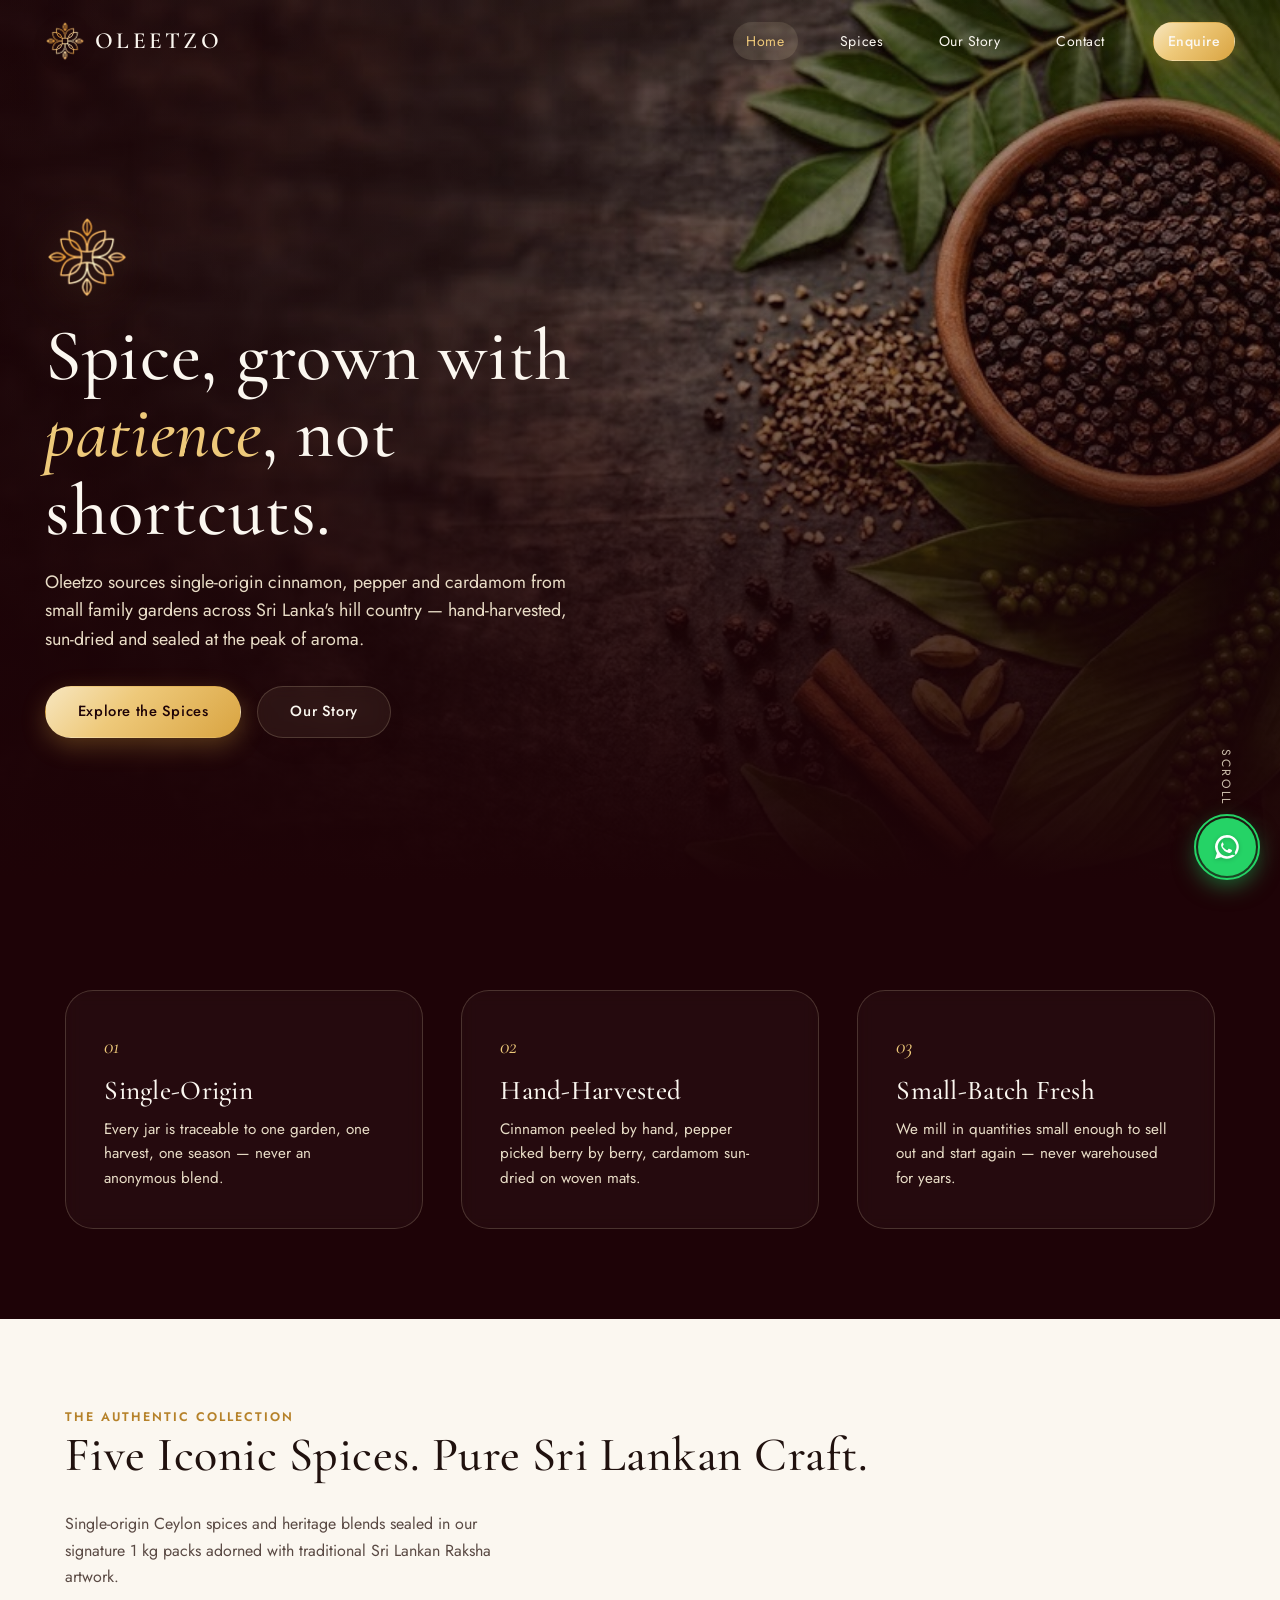
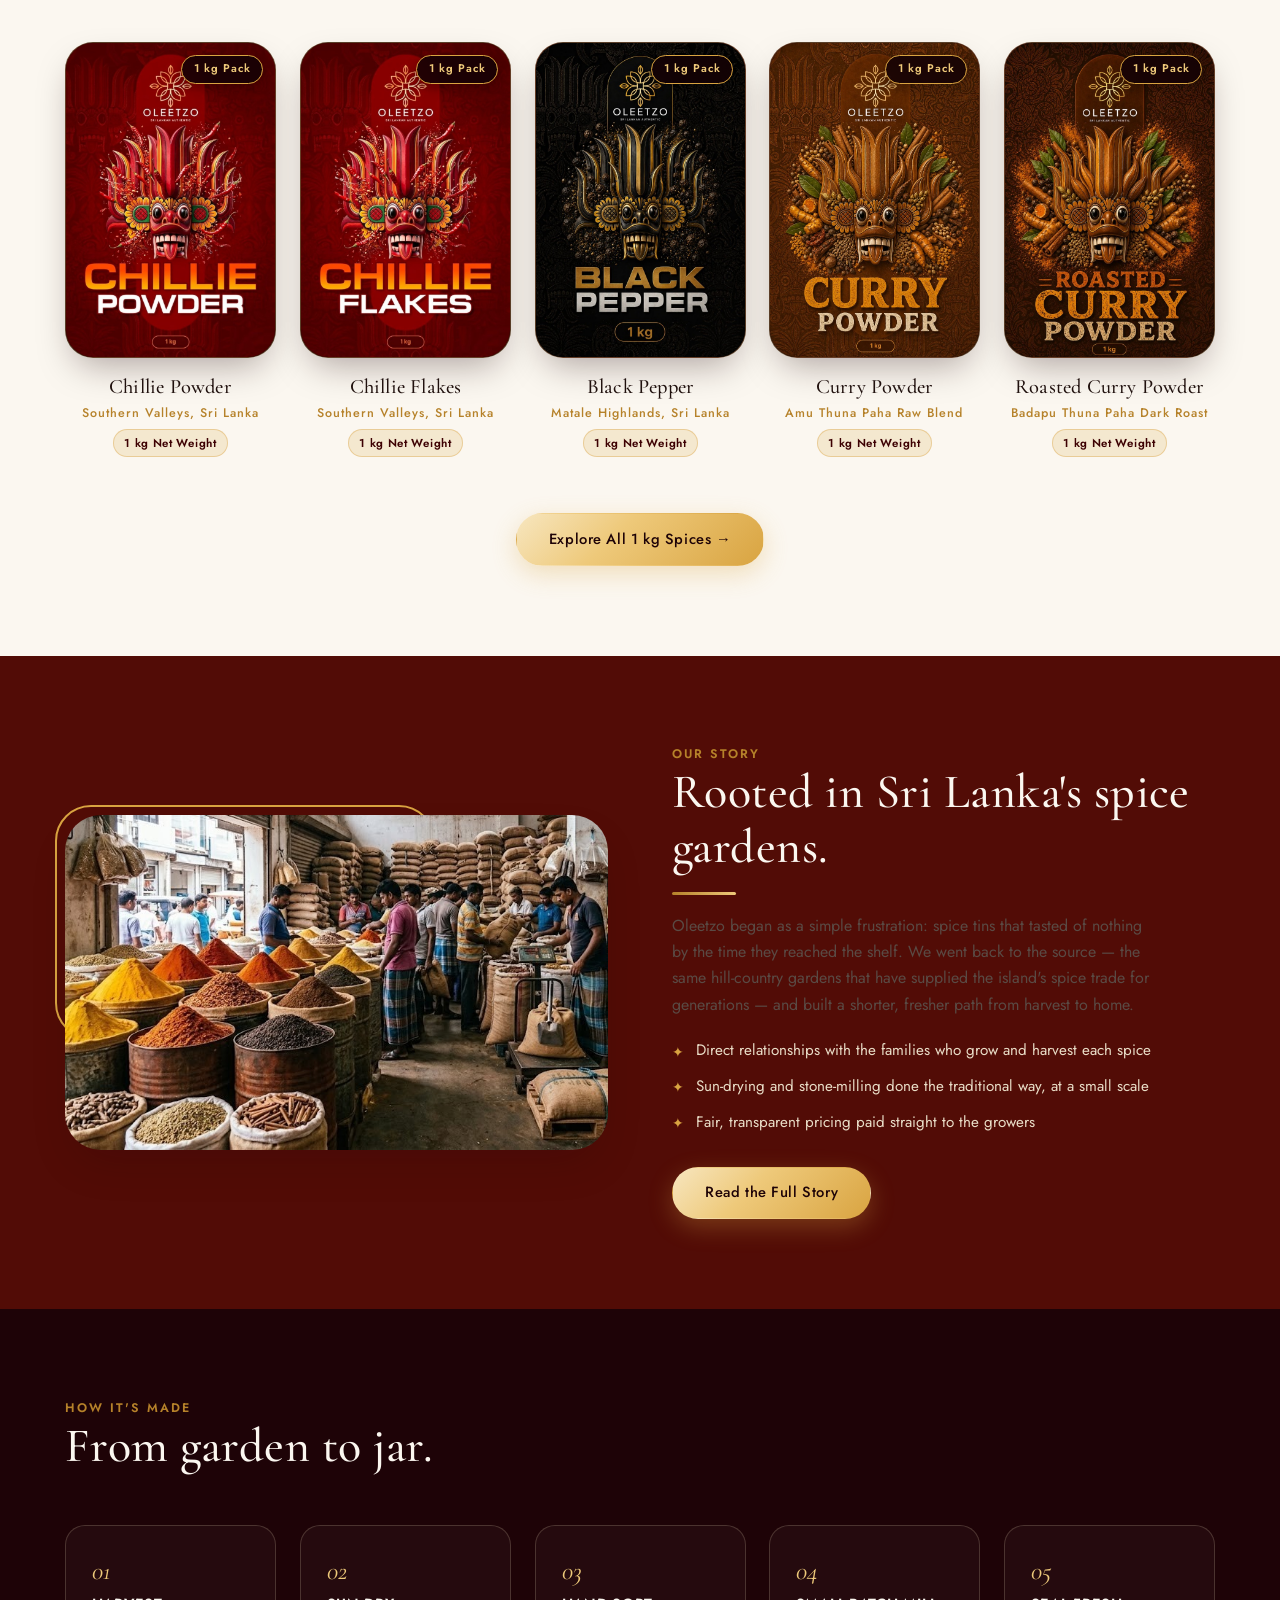
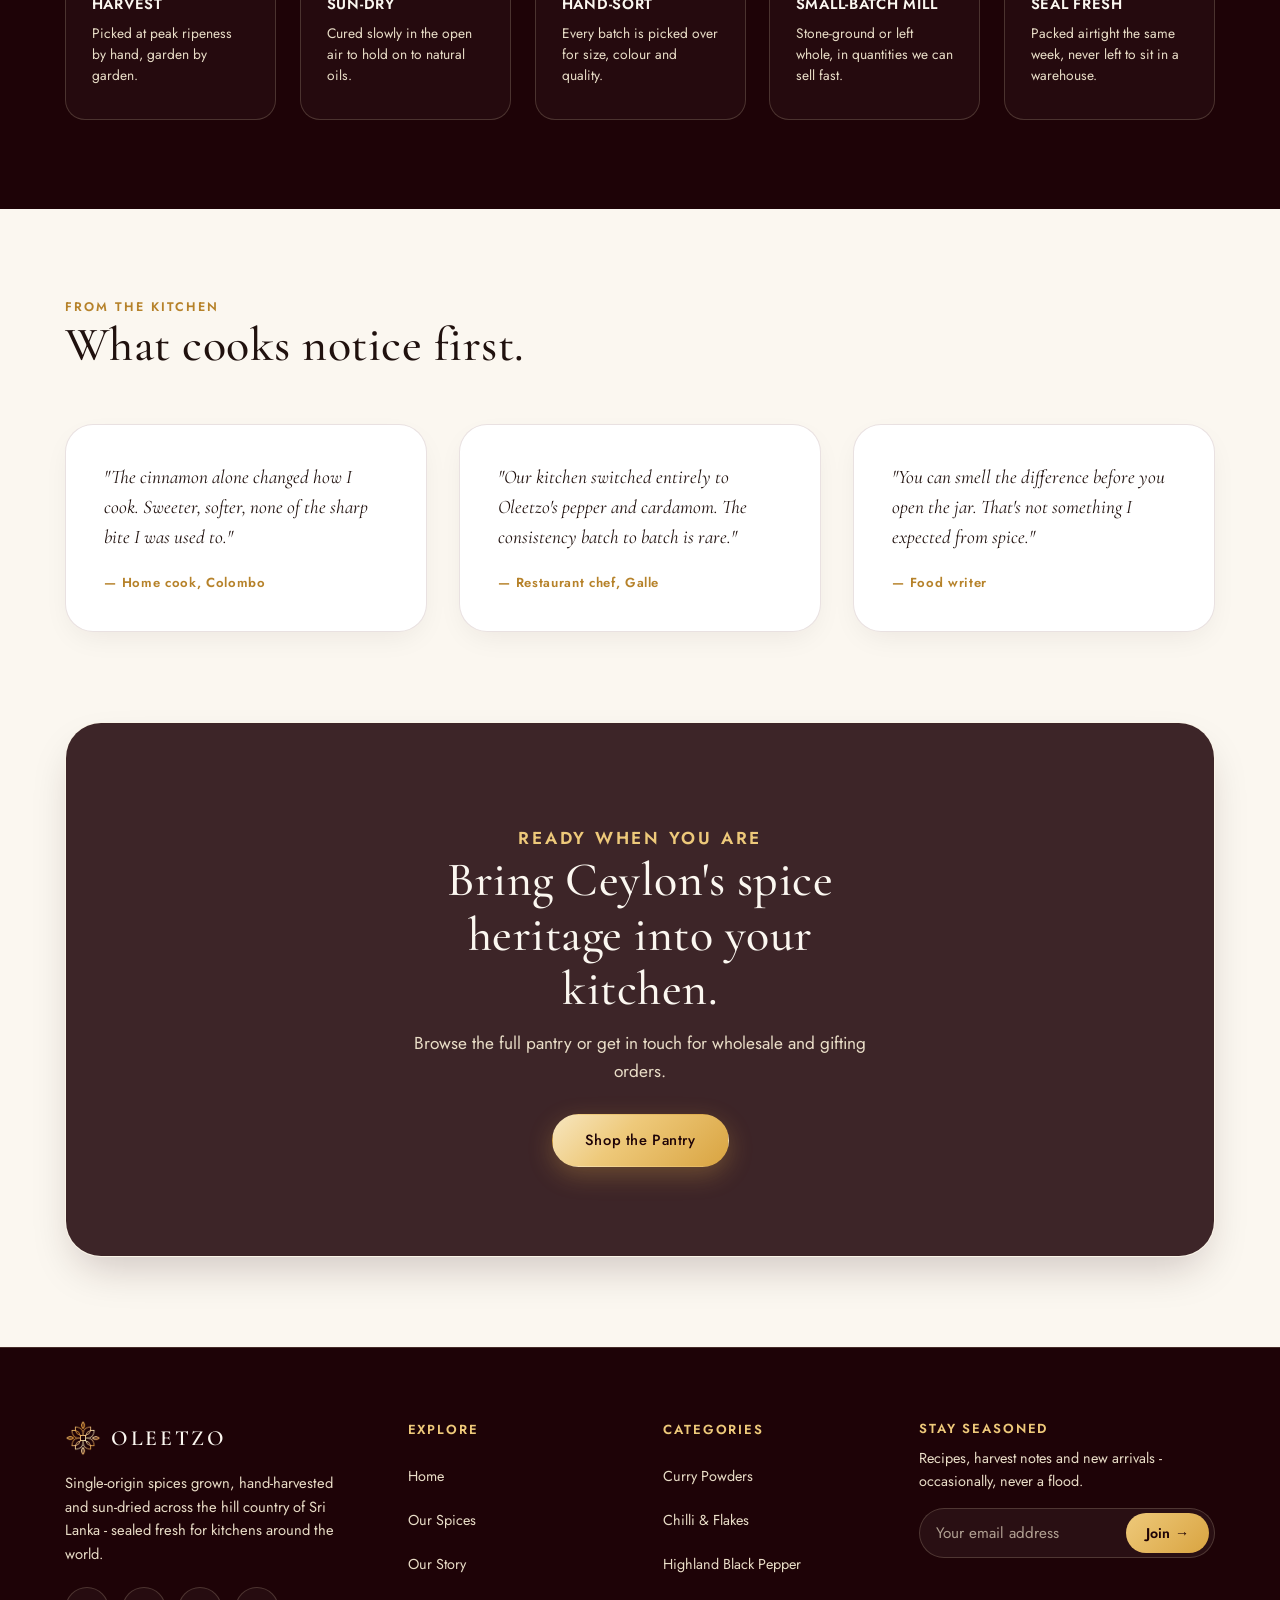
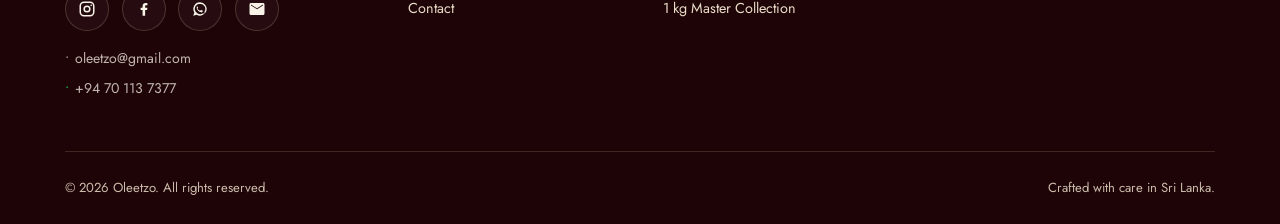
==== commit 520d4bfb: "change things" ====
--- a/index.html
+++ b/index.html
@@ -4,15 +4,15 @@
 <head>
   <meta charset="UTF-8">
   <meta name="viewport" content="width=device-width, initial-scale=1.0, viewport-fit=cover">
-  <title>Oleetzo - Single-Origin Ceylon Spices</title>
+  <title>Oleetzo — Single-Origin Ceylon Spices</title>
   <meta name="description"
-    content="Oleetzo grows, hand-harvests and sun-dries single-origin spices across Sri Lanka's hill country - sealed fresh for kitchens around the world.">
+    content="Oleetzo grows, hand-harvests and sun-dries single-origin spices across Sri Lanka's hill country — sealed fresh for kitchens around the world.">
   <meta name="theme-color" content="#1e0307">
   <meta name="apple-mobile-web-app-capable" content="yes">
   <meta name="apple-mobile-web-app-status-bar-style" content="black-translucent">
 
   <!-- Open Graph / Social Sharing Meta -->
-  <meta property="og:title" content="Oleetzo - Single-Origin Ceylon Spices">
+  <meta property="og:title" content="Oleetzo — Single-Origin Ceylon Spices">
   <meta property="og:description"
     content="Hand-harvested, sun-dried single-origin Ceylon spices from Sri Lanka's hill country.">
   <meta property="og:type" content="website">
@@ -21,7 +21,7 @@
 
   <link rel="icon" href="assets/images/logo-mark.png">
 
-  <!-- Performance: Preconnect & Load Google Fonts asynchronously -->
+  <!-- Performance: Preconnect & Load Google Fonts -->
   <link rel="preconnect" href="https://fonts.googleapis.com">
   <link rel="preconnect" href="https://fonts.gstatic.com" crossorigin>
   <link rel="stylesheet"
@@ -32,6 +32,22 @@
 
 <body data-page="home">
 
+  <!-- ================= SITE PRELOADER (3 SECONDS) ================= -->
+  <div id="site-loader" class="loader-overlay" role="status" aria-live="polite" aria-label="Loading Oleetzo">
+    <div class="loader-content">
+      <div class="loader-emblem-wrap">
+        <div class="loader-ambient-glow"></div>
+        <div class="loader-glow-ring"></div>
+        <div class="loader-glow-ring ring-2"></div>
+        <div class="loader-glow-ring ring-3"></div>
+        <img src="assets/images/logo-mark.png" alt="Oleetzo emblem" class="loader-logo-mark" width="90" height="90">
+      </div>
+      <div class="loader-title">OLEETZO</div>
+      <div class="loader-sub">Single-Origin Ceylon Spices</div>
+      <div class="loader-tagline">Pure &bull; Sun-Dried &bull; Authentic</div>
+    </div>
+  </div>
+
   <a href="#main-content" class="skip-link">Skip to main content</a>
 
   <header id="site-header"></header>
@@ -40,23 +56,26 @@
   <section class="hero" id="main-content">
     <div class="hero-slides" aria-hidden="true">
       <div class="hero-slide is-active"
-        style="background-image:url('https://commons.wikimedia.org/wiki/Special:FilePath/Cinnamomum_verum_spices.jpg?width=1600')">
-      </div>
-      <div class="hero-slide"
-        style="background-image:url('https://commons.wikimedia.org/wiki/Special:FilePath/Morocco%2C_Spices.JPG?width=1600')">
-      </div>
-      <div class="hero-slide"
-        style="background-image:url('https://commons.wikimedia.org/wiki/Special:FilePath/Curcuma_longa_roots.jpg?width=1600')">
-      </div>
-      <div class="hero-slide"
-        style="background-image:url('https://commons.wikimedia.org/wiki/Special:FilePath/Spicesindia.jpg?width=1600')">
+        style="background-image:url('assets/images/hero/hero-black-pepper.jpg')">
+      </div>
+      <div class="hero-slide"
+        style="background-image:url('assets/images/hero/hero-chilli-powder.jpg')">
+      </div>
+      <div class="hero-slide"
+        style="background-image:url('assets/images/hero/hero-curry-powder.jpg')">
+      </div>
+      <div class="hero-slide"
+        style="background-image:url('assets/images/hero/hero-chilli-flakes.jpg')">
+      </div>
+      <div class="hero-slide"
+        style="background-image:url('assets/images/hero/hero-roasted-curry.jpg')">
       </div>
     </div>
     <div class="hero-content">
       <img class="hero-mark" src="assets/images/logo-mark.png" alt="Oleetzo emblem" width="84" height="84">
       <h1>Spice, grown with<br><em>patience</em>, not shortcuts.</h1>
       <p class="hero-sub">Oleetzo sources single-origin cinnamon, pepper and cardamom from small family gardens across
-        Sri Lanka's hill country - hand-harvested, sun-dried and sealed at the peak of aroma.</p>
+        Sri Lanka's hill country — hand-harvested, sun-dried and sealed at the peak of aroma.</p>
       <div class="hero-ctas">
         <a class="btn btn-gold" href="products.html">Explore the Spices</a>
         <a class="btn btn-line" href="about.html">Our Story</a>
@@ -65,80 +84,6 @@
     <div class="hero-scroll" aria-hidden="true">SCROLL</div>
   </section>
 
-<<<<<<< HEAD
-<!-- ================= SIGNATURE SPICES ================= -->
-<section class="section-cream">
-  <div class="wrap">
-    <div class="section-head">
-      <div>
-        <p class="eyebrow">THE AUTHENTIC COLLECTION</p>
-        <h2>Five Iconic Spices. Pure Sri Lankan Craft.</h2>
-      </div>
-      <p class="section-lede">Single-origin Ceylon spices and heritage blends sealed in our signature 1 kg packs adorned with traditional Sri Lankan Raksha artwork.</p>
-    </div>
-    <div class="products-collection-grid">
-      <div class="spice-card">
-        <a href="product-detail.html?id=chillie-powder">
-          <div class="frame packaging-frame">
-            <span class="pack-badge">1 kg Pack</span>
-            <img loading="lazy" src="assets/images/products/chillie-powder.jpg" alt="Oleetzo Chillie Powder 1kg Pack">
-          </div>
-          <h3>Chillie Powder</h3>
-          <p class="origin">Southern Valleys, Sri Lanka</p>
-          <span class="pack-badge-subtle">1 kg Net Weight</span>
-        </a>
-      </div>
-      <div class="spice-card">
-        <a href="product-detail.html?id=chillie-flakes">
-          <div class="frame packaging-frame">
-            <span class="pack-badge">1 kg Pack</span>
-            <img loading="lazy" src="assets/images/products/chillie-flakes.jpg" alt="Oleetzo Chillie Flakes 1kg Pack">
-          </div>
-          <h3>Chillie Flakes</h3>
-          <p class="origin">Southern Valleys, Sri Lanka</p>
-          <span class="pack-badge-subtle">1 kg Net Weight</span>
-        </a>
-      </div>
-      <div class="spice-card">
-        <a href="product-detail.html?id=black-pepper">
-          <div class="frame packaging-frame">
-            <span class="pack-badge">1 kg Pack</span>
-            <img loading="lazy" src="assets/images/products/black-pepper.jpg" alt="Oleetzo Black Pepper 1kg Pack">
-          </div>
-          <h3>Black Pepper</h3>
-          <p class="origin">Matale Highlands, Sri Lanka</p>
-          <span class="pack-badge-subtle">1 kg Net Weight</span>
-        </a>
-      </div>
-      <div class="spice-card">
-        <a href="product-detail.html?id=curry-powder">
-          <div class="frame packaging-frame">
-            <span class="pack-badge">1 kg Pack</span>
-            <img loading="lazy" src="assets/images/products/curry-powder.jpg" alt="Oleetzo Curry Powder 1kg Pack">
-          </div>
-          <h3>Curry Powder</h3>
-          <p class="origin">Amu Thuna Paha Raw Blend</p>
-          <span class="pack-badge-subtle">1 kg Net Weight</span>
-        </a>
-      </div>
-      <div class="spice-card">
-        <a href="product-detail.html?id=roasted-curry-powder">
-          <div class="frame packaging-frame">
-            <span class="pack-badge">1 kg Pack</span>
-            <img loading="lazy" src="assets/images/products/roasted-curry-powder.jpg" alt="Oleetzo Roasted Curry Powder 1kg Pack">
-          </div>
-          <h3>Roasted Curry Powder</h3>
-          <p class="origin">Badapu Thuna Paha Dark Roast</p>
-          <span class="pack-badge-subtle">1 kg Net Weight</span>
-        </a>
-      </div>
-    </div>
-    <div style="text-align:center;margin-top:3rem;">
-      <a class="btn btn-gold" href="products.html">Explore All 1 kg Spices &rarr;</a>
-    </div>
-  </div>
-</section>
-=======
   <!-- ================= PILLARS ================= -->
   <section class="section-dark">
     <div class="wrap">
@@ -146,7 +91,7 @@
         <div class="pillar">
           <span class="num">01</span>
           <h3>Single-Origin</h3>
-          <p>Every jar is traceable to one garden, one harvest, one season - never an anonymous blend.</p>
+          <p>Every jar is traceable to one garden, one harvest, one season — never an anonymous blend.</p>
         </div>
         <div class="pillar">
           <span class="num">02</span>
@@ -156,81 +101,81 @@
         <div class="pillar">
           <span class="num">03</span>
           <h3>Small-Batch Fresh</h3>
-          <p>We mill in quantities small enough to sell out and start again - never warehoused for years.</p>
-        </div>
-      </div>
-    </div>
-  </section>
->>>>>>> d2efcd6544289dd39a657f5112d4090ff3a38c5c
-
-  <!-- ================= SIGNATURE SPICES ================= -->
+          <p>We mill in quantities small enough to sell out and start again — never warehoused for years.</p>
+        </div>
+      </div>
+    </div>
+  </section>
+
+  <!-- ================= AUTHENTIC SPICES COLLECTION ================= -->
   <section class="section-cream">
     <div class="wrap">
       <div class="section-head">
         <div>
-          <p class="eyebrow">THE COLLECTION</p>
-          <h2>Six spices, one standard.</h2>
-        </div>
-        <p class="section-lede">A shortlist of what we're best known for - the full pantry runs deeper.</p>
-      </div>
-      <div class="spice-grid">
-        <div class="spice-card">
-          <a href="product-detail.html?id=cinnamon" aria-label="View Ceylon Cinnamon details">
-            <div class="frame"><img class="ext-img" loading="lazy" decoding="async" width="700" height="700"
-                src="https://commons.wikimedia.org/wiki/Special:FilePath/Cinnamomum_verum_spices.jpg?width=700"
-                alt="Ceylon cinnamon sticks and powder"></div>
-            <h3>Ceylon Cinnamon</h3>
-            <p class="origin">Kandy &amp; Matale</p>
-          </a>
-        </div>
-        <div class="spice-card">
-          <a href="product-detail.html?id=turmeric" aria-label="View Turmeric details">
-            <div class="frame"><img class="ext-img" loading="lazy" decoding="async" width="700" height="700"
-                src="https://commons.wikimedia.org/wiki/Special:FilePath/Turmeric-powder.jpg?width=700"
-                alt="Turmeric powder"></div>
-            <h3>Turmeric</h3>
-            <p class="origin">Kegalle Valley</p>
-          </a>
-        </div>
-        <div class="spice-card">
-          <a href="product-detail.html?id=pepper" aria-label="View Black Pepper details">
-            <div class="frame"><img class="ext-img" loading="lazy" decoding="async" width="700" height="700"
-                src="https://commons.wikimedia.org/wiki/Special:FilePath/Black_Pepper_IMG_4866_-_02.jpg?width=700"
-                alt="Whole black peppercorns"></div>
+          <p class="eyebrow">THE AUTHENTIC COLLECTION</p>
+          <h2>Five Iconic Spices. Pure Sri Lankan Craft.</h2>
+        </div>
+        <p class="section-lede">Single-origin Ceylon spices and heritage blends sealed in our signature 1 kg packs adorned with traditional Sri Lankan Raksha artwork.</p>
+      </div>
+      <div class="products-collection-grid">
+        <div class="spice-card">
+          <a href="product-detail.html?id=chillie-powder">
+            <div class="frame packaging-frame">
+              <span class="pack-badge">1 kg Pack</span>
+              <img loading="lazy" src="assets/images/products/chillie-powder.jpg" alt="Oleetzo Chillie Powder 1kg Pack">
+            </div>
+            <h3>Chillie Powder</h3>
+            <p class="origin">Southern Valleys, Sri Lanka</p>
+            <span class="pack-badge-subtle">1 kg Net Weight</span>
+          </a>
+        </div>
+        <div class="spice-card">
+          <a href="product-detail.html?id=chillie-flakes">
+            <div class="frame packaging-frame">
+              <span class="pack-badge">1 kg Pack</span>
+              <img loading="lazy" src="assets/images/products/chillie-flakes.jpg" alt="Oleetzo Chillie Flakes 1kg Pack">
+            </div>
+            <h3>Chillie Flakes</h3>
+            <p class="origin">Southern Valleys, Sri Lanka</p>
+            <span class="pack-badge-subtle">1 kg Net Weight</span>
+          </a>
+        </div>
+        <div class="spice-card">
+          <a href="product-detail.html?id=black-pepper">
+            <div class="frame packaging-frame">
+              <span class="pack-badge">1 kg Pack</span>
+              <img loading="lazy" src="assets/images/products/black-pepper.jpg" alt="Oleetzo Black Pepper 1kg Pack">
+            </div>
             <h3>Black Pepper</h3>
-            <p class="origin">Matale Highlands</p>
-          </a>
-        </div>
-        <div class="spice-card">
-          <a href="product-detail.html?id=cardamom" aria-label="View Cardamom details">
-            <div class="frame"><img class="ext-img" loading="lazy" decoding="async" width="700" height="700"
-                src="https://commons.wikimedia.org/wiki/Special:FilePath/ElettariaCardamomum.jpg?width=700"
-                alt="Green cardamom pods"></div>
-            <h3>Cardamom</h3>
-            <p class="origin">Central Hills</p>
-          </a>
-        </div>
-        <div class="spice-card">
-          <a href="product-detail.html?id=cloves" aria-label="View Cloves details">
-            <div class="frame"><img class="ext-img" loading="lazy" decoding="async" width="700" height="700"
-                src="https://commons.wikimedia.org/wiki/Special:FilePath/Clove_close_up.jpg?width=700"
-                alt="Whole cloves"></div>
-            <h3>Cloves</h3>
-            <p class="origin">Southern Province</p>
-          </a>
-        </div>
-        <div class="spice-card">
-          <a href="product-detail.html?id=star-anise" aria-label="View Star Anise details">
-            <div class="frame"><img class="ext-img" loading="lazy" decoding="async" width="700" height="700"
-                src="https://commons.wikimedia.org/wiki/Special:FilePath/StarAnise.jpg?width=700" alt="Star anise pods">
-            </div>
-            <h3>Star Anise</h3>
-            <p class="origin">Sourced &amp; Blended</p>
+            <p class="origin">Matale Highlands, Sri Lanka</p>
+            <span class="pack-badge-subtle">1 kg Net Weight</span>
+          </a>
+        </div>
+        <div class="spice-card">
+          <a href="product-detail.html?id=curry-powder">
+            <div class="frame packaging-frame">
+              <span class="pack-badge">1 kg Pack</span>
+              <img loading="lazy" src="assets/images/products/curry-powder.jpg" alt="Oleetzo Curry Powder 1kg Pack">
+            </div>
+            <h3>Curry Powder</h3>
+            <p class="origin">Amu Thuna Paha Raw Blend</p>
+            <span class="pack-badge-subtle">1 kg Net Weight</span>
+          </a>
+        </div>
+        <div class="spice-card">
+          <a href="product-detail.html?id=roasted-curry-powder">
+            <div class="frame packaging-frame">
+              <span class="pack-badge">1 kg Pack</span>
+              <img loading="lazy" src="assets/images/products/roasted-curry-powder.jpg" alt="Oleetzo Roasted Curry Powder 1kg Pack">
+            </div>
+            <h3>Roasted Curry Powder</h3>
+            <p class="origin">Badapu Thuna Paha Dark Roast</p>
+            <span class="pack-badge-subtle">1 kg Net Weight</span>
           </a>
         </div>
       </div>
       <div style="text-align:center;margin-top:clamp(2rem, 5vw, 3.5rem);">
-        <a class="btn btn-line-dark" href="products.html">View the Full Pantry</a>
+        <a class="btn btn-gold" href="products.html">Explore All 1 kg Spices &rarr;</a>
       </div>
     </div>
   </section>
@@ -240,16 +185,16 @@
     <div class="wrap split">
       <div class="split-media">
         <img class="ext-img" loading="lazy" decoding="async" width="900" height="600"
-          src="https://commons.wikimedia.org/wiki/Special:FilePath/Marrakesh_spices.jpg?width=900"
-          alt="Open-air spice market stall">
+          src="assets/images/story-spice-market.jpg"
+          alt="Authentic Sri Lankan spice market and trading warehouse">
       </div>
       <div class="split-body">
         <p class="eyebrow">OUR STORY</p>
         <h2>Rooted in Sri Lanka's spice gardens.</h2>
         <hr class="gold-rule">
         <p class="section-lede" style="max-width:48ch;">Oleetzo began as a simple frustration: spice tins that tasted of
-          nothing by the time they reached the shelf. We went back to the source - the same hill-country gardens that
-          have supplied the island's spice trade for generations - and built a shorter, fresher path from harvest to
+          nothing by the time they reached the shelf. We went back to the source — the same hill-country gardens that
+          have supplied the island's spice trade for generations — and built a shorter, fresher path from harvest to
           home.</p>
         <ul class="checks">
           <li>Direct relationships with the families who grow and harvest each spice</li>
@@ -308,17 +253,17 @@
         <div class="quote-card">
           <p class="q">"The cinnamon alone changed how I cook. Sweeter, softer, none of the sharp bite I was used to."
           </p>
-          <p class="who">- Home cook, Colombo</p>
+          <p class="who">— Home cook, Colombo</p>
         </div>
         <div class="quote-card">
           <p class="q">"Our kitchen switched entirely to Oleetzo's pepper and cardamom. The consistency batch to batch
             is rare."</p>
-          <p class="who">- Restaurant chef, Galle</p>
+          <p class="who">— Restaurant chef, Galle</p>
         </div>
         <div class="quote-card">
           <p class="q">"You can smell the difference before you open the jar. That's not something I expected from
             spice."</p>
-          <p class="who">- Food writer</p>
+          <p class="who">— Food writer</p>
         </div>
       </div>
     </div>
--- a/css/global.css
+++ b/css/global.css
@@ -92,6 +92,233 @@
   outline: 3px solid var(--ivory);
 }
 
+/* =====================================================
+   SITE PRELOADER LOGO & EMBLEM ANIMATION (3 SECONDS)
+   ===================================================== */
+.loader-overlay {
+  position: fixed;
+  inset: 0;
+  z-index: 999999;
+  background: radial-gradient(circle at 50% 45%, #4a0208 0%, #260307 45%, #120103 100%);
+  display: flex;
+  align-items: center;
+  justify-content: center;
+  padding: 1.5rem;
+  overflow: hidden;
+  transition: opacity 0.85s cubic-bezier(0.16, 1, 0.3, 1), transform 0.85s cubic-bezier(0.16, 1, 0.3, 1), visibility 0.85s cubic-bezier(0.16, 1, 0.3, 1);
+  will-change: opacity, transform;
+}
+
+.loader-overlay::before {
+  content: "";
+  position: absolute;
+  inset: 0;
+  background-image: radial-gradient(rgba(238, 201, 122, 0.08) 1px, transparent 1px);
+  background-size: 28px 28px;
+  opacity: 0.6;
+  pointer-events: none;
+}
+
+.loader-overlay.is-loaded {
+  opacity: 0;
+  transform: scale(1.04);
+  visibility: hidden;
+  pointer-events: none;
+}
+
+.loader-content {
+  display: flex;
+  flex-direction: column;
+  align-items: center;
+  text-align: center;
+  max-width: 440px;
+  width: 100%;
+  position: relative;
+  z-index: 2;
+  animation: loaderContentEnter 0.8s cubic-bezier(0.16, 1, 0.3, 1) forwards;
+}
+
+@keyframes loaderContentEnter {
+  0% {
+    opacity: 0;
+    transform: translateY(18px) scale(0.96);
+  }
+  100% {
+    opacity: 1;
+    transform: translateY(0) scale(1);
+  }
+}
+
+.loader-emblem-wrap {
+  position: relative;
+  width: 124px;
+  height: 124px;
+  display: flex;
+  align-items: center;
+  justify-content: center;
+  margin-bottom: 1.6rem;
+}
+
+.loader-glow-ring {
+  position: absolute;
+  inset: -4px;
+  border-radius: 50%;
+  border: 1.5px solid rgba(238, 201, 122, 0.55);
+  box-shadow: 0 0 10px rgba(238, 201, 122, 0.4), inset 0 0 6px rgba(238, 201, 122, 0.2);
+  animation: ringExpand 2.4s cubic-bezier(0.16, 1, 0.3, 1) infinite;
+  z-index: 1;
+  pointer-events: none;
+}
+
+.loader-glow-ring.ring-2 {
+  animation-delay: 0.8s;
+  border-color: rgba(247, 230, 191, 0.45);
+}
+
+.loader-glow-ring.ring-3 {
+  animation-delay: 1.6s;
+  border-color: rgba(238, 201, 122, 0.35);
+}
+
+.loader-ambient-glow {
+  position: absolute;
+  width: 110px;
+  height: 110px;
+  background: radial-gradient(circle, rgba(238, 201, 122, 0.08) 0%, transparent 70%);
+  border-radius: 50%;
+  filter: blur(10px);
+  z-index: 1;
+  opacity: 0.45;
+}
+
+.loader-logo-mark {
+  width: 86px;
+  height: 86px;
+  object-fit: contain;
+  position: relative;
+  z-index: 3;
+  animation: emblemBloom 2.8s cubic-bezier(0.16, 1, 0.3, 1) infinite alternate;
+  filter: drop-shadow(0 4px 12px rgba(0, 0, 0, 0.55)) drop-shadow(0 0 4px rgba(238, 201, 122, 0.2));
+}
+
+@keyframes emblemBloom {
+  0% {
+    transform: scale(0.96) rotate(-2deg);
+    filter: drop-shadow(0 3px 10px rgba(0, 0, 0, 0.5));
+  }
+  100% {
+    transform: scale(1.04) rotate(1deg);
+    filter: drop-shadow(0 6px 18px rgba(0, 0, 0, 0.65)) drop-shadow(0 0 5px rgba(238, 201, 122, 0.25));
+  }
+}
+
+@keyframes ringExpand {
+  0% {
+    transform: scale(0.86);
+    opacity: 0.9;
+    border-color: rgba(238, 201, 122, 0.65);
+    box-shadow: 0 0 8px rgba(238, 201, 122, 0.45), inset 0 0 5px rgba(238, 201, 122, 0.25);
+  }
+  50% {
+    opacity: 0.6;
+    box-shadow: 0 0 12px rgba(238, 201, 122, 0.35);
+  }
+  100% {
+    transform: scale(1.36);
+    opacity: 0;
+    border-color: rgba(238, 201, 122, 0);
+    box-shadow: 0 0 16px rgba(238, 201, 122, 0);
+  }
+}
+
+.loader-title {
+  font-family: var(--f-display);
+  font-size: clamp(2.2rem, 5.5vw, 2.85rem);
+  font-weight: 600;
+  color: var(--ivory);
+  letter-spacing: 0.32em;
+  margin-left: 0.32em;
+  background: linear-gradient(180deg, #ffffff 0%, #fbf7f0 35%, #eec97a 85%, #d9a441 100%);
+  -webkit-background-clip: text;
+  -webkit-text-fill-color: transparent;
+  animation: titleShimmer 2.8s ease-in-out infinite alternate;
+  line-height: 1.1;
+  filter: drop-shadow(0 2px 8px rgba(0, 0, 0, 0.6));
+}
+
+@keyframes titleShimmer {
+  0% {
+    filter: drop-shadow(0 2px 6px rgba(0, 0, 0, 0.55));
+    letter-spacing: 0.31em;
+  }
+  100% {
+    filter: drop-shadow(0 3px 12px rgba(0, 0, 0, 0.75));
+    letter-spacing: 0.34em;
+  }
+}
+
+.loader-sub {
+  font-family: var(--f-body);
+  font-size: 0.82rem;
+  letter-spacing: 0.24em;
+  color: var(--gold-300);
+  margin-top: 0.65rem;
+  text-transform: uppercase;
+  font-weight: 500;
+  opacity: 0.95;
+  text-shadow: 0 1px 6px rgba(0, 0, 0, 0.5);
+}
+
+.loader-tagline {
+  font-size: 0.7rem;
+  letter-spacing: 0.28em;
+  color: var(--ivory-dim);
+  text-transform: uppercase;
+  margin-top: 0.5rem;
+  opacity: 0.75;
+}
+
+.loader-content::after {
+  content: "";
+  display: block;
+  width: 48px;
+  height: 2px;
+  background: linear-gradient(90deg, transparent, var(--gold-300), transparent);
+  margin-top: 1.5rem;
+  border-radius: 99px;
+  animation: dividerShimmer 2.4s ease-in-out infinite alternate;
+}
+
+@keyframes dividerShimmer {
+  0% { opacity: 0.4; transform: scaleX(0.7); }
+  100% { opacity: 1; transform: scaleX(1.3); }
+}
+
+@media (max-width: 480px) {
+  .loader-emblem-wrap {
+    width: 110px;
+    height: 110px;
+    margin-bottom: 1.5rem;
+  }
+  .loader-logo-mark {
+    width: 76px;
+    height: 76px;
+  }
+  .loader-title {
+    font-size: 1.95rem;
+    letter-spacing: 0.26em;
+    margin-left: 0.26em;
+  }
+  .loader-sub {
+    font-size: 0.75rem;
+    letter-spacing: 0.2em;
+  }
+  .loader-tagline {
+    font-size: 0.65rem;
+    letter-spacing: 0.2em;
+  }
+}
+
 img {
   max-width: 100%;
   height: auto;
@@ -205,147 +432,6 @@
   border-radius: var(--radius-pill);
   background: linear-gradient(90deg, var(--gold-700), var(--gold-300));
   margin: 1.1rem 0;
-}
-
-/* =====================================================
-   SITE PRELOADER LOGO ANIMATION
-   ===================================================== */
-.loader-overlay {
-  position: fixed;
-  inset: 0;
-  z-index: 99999;
-  background: radial-gradient(circle at center, #4c0002 0%, #1a0204 100%);
-  display: flex;
-  align-items: center;
-  justify-content: center;
-  padding: 2rem;
-  overflow: hidden;
-  transition: opacity 0.7s cubic-bezier(0.16, 1, 0.3, 1), transform 0.7s cubic-bezier(0.16, 1, 0.3, 1);
-}
-
-.loader-overlay.is-loaded {
-  opacity: 0;
-  transform: scale(1.05);
-  pointer-events: none;
-}
-
-.loader-content {
-  display: flex;
-  flex-direction: column;
-  align-items: center;
-  text-align: center;
-  max-width: 360px;
-  position: relative;
-  z-index: 2;
-}
-
-.loader-emblem-wrap {
-  position: relative;
-  width: 110px;
-  height: 110px;
-  display: flex;
-  align-items: center;
-  justify-content: center;
-  margin-bottom: 1.6rem;
-}
-
-.loader-logo-mark {
-  width: 82px;
-  height: auto;
-  position: relative;
-  z-index: 3;
-  animation: emblemBloom 2.4s cubic-bezier(0.16, 1, 0.3, 1) infinite alternate;
-  filter: drop-shadow(0 0 25px rgba(238, 201, 122, 0.7));
-}
-
-.loader-glow-ring {
-  position: absolute;
-  inset: -10px;
-  border-radius: 50%;
-  border: 1.5px solid rgba(238, 201, 122, 0.4);
-  animation: ringExpand 2.4s ease-out infinite;
-  z-index: 1;
-}
-
-.loader-glow-ring.ring-2 {
-  animation-delay: 1.2s;
-}
-
-@keyframes emblemBloom {
-  0% {
-    transform: scale(0.85) rotate(-6deg);
-    filter: drop-shadow(0 0 10px rgba(238, 201, 122, 0.4));
-  }
-  100% {
-    transform: scale(1.08) rotate(0deg);
-    filter: drop-shadow(0 0 35px rgba(238, 201, 122, 0.9));
-  }
-}
-
-@keyframes ringExpand {
-  0% {
-    transform: scale(0.6);
-    opacity: 0.9;
-    border-color: rgba(238, 201, 122, 0.8);
-  }
-  100% {
-    transform: scale(2.2);
-    opacity: 0;
-    border-color: rgba(238, 201, 122, 0);
-  }
-}
-
-.loader-title {
-  font-family: var(--f-display);
-  font-size: clamp(1.8rem, 5vw, 2.3rem);
-  font-weight: 600;
-  color: var(--ivory);
-  letter-spacing: 0.28em;
-  margin-left: 0.28em;
-  background: linear-gradient(135deg, #ffffff 0%, var(--gold-300) 50%, var(--gold-500) 100%);
-  -webkit-background-clip: text;
-  -webkit-text-fill-color: transparent;
-  animation: titleShimmer 2s ease-in-out infinite alternate;
-}
-
-.loader-sub {
-  font-family: var(--f-body);
-  font-size: 0.75rem;
-  letter-spacing: 0.22em;
-  color: var(--gold-300);
-  margin-top: 0.4rem;
-  text-transform: uppercase;
-  opacity: 0.85;
-}
-
-.loader-progress-bar {
-  width: 150px;
-  height: 3px;
-  background: rgba(247, 230, 191, 0.15);
-  border-radius: 999px;
-  overflow: hidden;
-  margin-top: 1.6rem;
-  position: relative;
-}
-
-.loader-progress-fill {
-  height: 100%;
-  width: 0%;
-  background: linear-gradient(90deg, var(--gold-700), var(--gold-300), #ffffff);
-  border-radius: 999px;
-  box-shadow: 0 0 12px var(--gold-300);
-  animation: loaderProgress 1.4s ease-out forwards;
-}
-
-@keyframes loaderProgress {
-  0% { width: 0%; }
-  50% { width: 70%; }
-  100% { width: 100%; }
-}
-
-@keyframes titleShimmer {
-  0% { opacity: 0.8; letter-spacing: 0.25em; }
-  100% { opacity: 1; letter-spacing: 0.32em; }
 }
 
 /* ---- SCROLL REVEAL ANIMATIONS ---- */
@@ -545,6 +631,91 @@
   font-size: 0.85rem;
 }
 
+/* Floating WhatsApp Button (Icon-only, Original WhatsApp Green, Bobbing Animation) */
+.floating-wa-btn {
+  position: fixed;
+  bottom: calc(24px + env(safe-area-inset-bottom, 0px));
+  right: calc(24px + env(safe-area-inset-right, 0px));
+  z-index: 999;
+  display: flex;
+  align-items: center;
+  justify-content: center;
+  width: 58px;
+  height: 58px;
+  border-radius: 50%;
+  background: #25d366;
+  color: #ffffff !important;
+  box-shadow: 0 8px 24px rgba(37, 211, 102, 0.55), 0 4px 12px rgba(0, 0, 0, 0.35);
+  text-decoration: none;
+  animation: waBobbing 2.8s ease-in-out infinite;
+  transition: transform 0.25s ease, box-shadow 0.25s ease, background 0.25s ease;
+  -webkit-tap-highlight-color: transparent;
+}
+
+.floating-wa-btn:hover {
+  animation-play-state: paused;
+  transform: translateY(-8px) scale(1.08);
+  box-shadow: 0 14px 32px rgba(37, 211, 102, 0.7), 0 6px 16px rgba(0, 0, 0, 0.4);
+  background: #20ba59;
+}
+
+.floating-wa-btn:active {
+  transform: translateY(0) scale(0.95);
+}
+
+.floating-wa-btn svg {
+  width: 32px;
+  height: 32px;
+  fill: #ffffff;
+  filter: drop-shadow(0 1px 2px rgba(0, 0, 0, 0.2));
+}
+
+.floating-wa-pulse {
+  position: absolute;
+  inset: -4px;
+  border-radius: 50%;
+  border: 2px solid #25d366;
+  animation: waPulse 2.4s cubic-bezier(0.24, 0, 0.38, 1) infinite;
+  pointer-events: none;
+}
+
+@keyframes waBobbing {
+  0%, 100% {
+    transform: translateY(0);
+  }
+  50% {
+    transform: translateY(-9px);
+  }
+}
+
+@keyframes waPulse {
+  0% {
+    transform: scale(0.95);
+    opacity: 0.85;
+  }
+  60% {
+    transform: scale(1.35);
+    opacity: 0;
+  }
+  100% {
+    transform: scale(1.35);
+    opacity: 0;
+  }
+}
+
+@media (max-width: 600px) {
+  .floating-wa-btn {
+    bottom: calc(18px + env(safe-area-inset-bottom, 0px));
+    right: calc(18px + env(safe-area-inset-right, 0px));
+    width: 52px;
+    height: 52px;
+  }
+  .floating-wa-btn svg {
+    width: 28px;
+    height: 28px;
+  }
+}
+
 .nav-toggle {
   display: none;
   flex-direction: column;
@@ -1040,22 +1211,7 @@
   border-color: var(--gold-500);
   box-shadow: var(--shadow-gold);
 }
-<<<<<<< HEAD
-.spice-card .frame img{ width:100%; height:100%; object-fit:cover; transition:transform 0.7s cubic-bezier(0.16, 1, 0.3, 1); }
-.spice-card:hover .frame img{ transform:scale(1.1); }
-.spice-card .tag{
-  position:absolute; bottom:8%; left:50%; transform:translateX(-50%);
-  background:rgba(30,3,7,0.9); backdrop-filter:blur(8px); color:var(--gold-300); font-size:0.68rem;
-  letter-spacing:0.1em; padding:0.35rem 0.85rem; border-radius:var(--radius-pill);
-  border:1px solid var(--line-on-dark);
-}
-.spice-card h3{ margin-top:1.3rem; font-size:1.25rem; }
-.spice-card .origin{ font-size:0.78rem; letter-spacing:0.08em; color:var(--gold-700); margin-top:0.25rem; font-weight:500; }
-.spice-card p.note{ margin-top:0.6rem; font-size:0.92rem; color:var(--ink-soft); }
-.section-dark .spice-card h3{ color:var(--ivory); }
-.section-dark .spice-card p.note{ color:var(--ivory-dim); }
-=======
->>>>>>> d2efcd6544289dd39a657f5112d4090ff3a38c5c
+.section-dark .spice-card h3 { color: var(--ivory); }
 
 .spice-card .frame img {
   width: 100%;
@@ -1434,6 +1590,28 @@
   color: var(--gold-300);
   transform: translateY(-3px);
   background: rgba(247, 230, 191, 0.12);
+}
+
+.footer-contacts {
+  margin-top: 1rem;
+  display: flex;
+  flex-direction: column;
+  gap: 0.45rem;
+  font-size: 0.88rem;
+  color: rgba(248, 242, 231, 0.75);
+}
+
+.footer-contacts a {
+  color: inherit;
+  display: inline-flex;
+  align-items: center;
+  gap: 0.4rem;
+  transition: color 0.2s ease;
+  text-decoration: none;
+}
+
+.footer-contacts a:hover {
+  color: var(--gold-300);
 }
 
 /* Desktop Navigation Link Columns */
@@ -1641,6 +1819,10 @@
   .footer-social {
     justify-content: center;
     margin-top: 1.2rem;
+  }
+
+  .footer-contacts {
+    align-items: center;
   }
 
   /* Mobile Navigation Group: Elegant rounded accordion cards */
@@ -2295,7 +2477,6 @@
   }
 }
 
-<<<<<<< HEAD
 /* =====================================================
    OLEETZO AUTHENTIC 1 KG PRODUCT SHOWCASE & PACKAGING
    ===================================================== */
@@ -2444,22 +2625,113 @@
   box-shadow: 0 4px 12px rgba(217, 164, 65, 0.4);
 }
 
-/* Detail page packaging frame */
+/* Detail page packaging frame (Optimized Height & Navigation) */
 .main-photo-frame.packaging-detail-frame {
-  aspect-ratio: 2 / 3 !important;
-  max-width: 440px;
+  aspect-ratio: 2 / 2.85 !important;
+  max-width: 360px !important;
+  max-height: 515px !important;
   margin-inline: auto;
   background: radial-gradient(circle at 50% 30%, #3d0002, #140204);
   border: 1px solid rgba(238, 201, 122, 0.35);
-  box-shadow: 0 24px 50px -12px rgba(30, 3, 7, 0.45);
+  box-shadow: 0 20px 48px -12px rgba(30, 3, 7, 0.42);
+  border-radius: var(--radius-xl);
+  overflow: hidden;
+  position: relative;
 }
 .main-photo-frame.packaging-detail-frame img {
   width: 100%;
   height: 100%;
   object-fit: cover;
-}
-
-=======
+  transition: transform 0.5s cubic-bezier(0.16, 1, 0.3, 1), opacity 0.25s ease;
+}
+
+@media (max-width: 640px) {
+  .main-photo-frame.packaging-detail-frame {
+    max-width: 310px !important;
+    max-height: 440px !important;
+    aspect-ratio: 2 / 2.85 !important;
+  }
+}
+
+/* =====================================================
+   COMPREHENSIVE MOBILE OPTIMIZATION & SMOOTH UX MOTIONS
+   ===================================================== */
+html, body {
+  max-width: 100vw;
+  overflow-x: hidden;
+  -webkit-tap-highlight-color: transparent;
+}
+
+/* Enhanced Smooth UX Motion Tokens */
+.spice-card, .product-card, .value-card, .pillar, .quote-card, .craft-step {
+  will-change: transform, box-shadow;
+  transition: transform 0.45s cubic-bezier(0.16, 1, 0.3, 1), box-shadow 0.45s cubic-bezier(0.16, 1, 0.3, 1), border-color 0.35s ease;
+}
+
+/* Luxury Interactive Shimmer on Gold Buttons */
+.btn-gold {
+  position: relative;
+  overflow: hidden;
+  isolation: isolate;
+}
+.btn-gold::after {
+  content: '';
+  position: absolute;
+  top: -50%;
+  left: -60%;
+  width: 40%;
+  height: 200%;
+  background: linear-gradient(90deg, transparent, rgba(255, 255, 255, 0.45), transparent);
+  transform: rotate(25deg);
+  transition: left 0.75s ease;
+  z-index: 1;
+  pointer-events: none;
+}
+.btn-gold:hover::after {
+  left: 130%;
+}
+
+/* Tactile Click / Tap Feedback for Buttons */
+.btn:active, .btn-enquire-card:active, .filter-btn:active, .thumb-btn:active, .gallery-nav-btn:active {
+  transform: scale(0.96) !important;
+}
+
+/* Mobile Responsive Grids & Ergonomics */
+@media (max-width: 600px) {
+  .products-collection-grid {
+    grid-template-columns: 1fr !important;
+    max-width: 320px !important;
+    margin-inline: auto !important;
+    gap: 1.8rem !important;
+  }
+  .product-grid {
+    grid-template-columns: 1fr !important;
+    max-width: 340px !important;
+    margin-inline: auto !important;
+    gap: 1.6rem !important;
+  }
+  .product-card {
+    max-width: 340px;
+    margin-inline: auto;
+    width: 100%;
+  }
+  .values-grid {
+    grid-template-columns: 1fr !important;
+    gap: 1.2rem !important;
+  }
+  .row2 {
+    grid-template-columns: 1fr !important;
+    gap: 1rem !important;
+  }
+  .field input, .field textarea {
+    font-size: 16px !important; /* iOS zoom prevention */
+    padding: 0.85rem 1rem !important;
+  }
+  .contact-grid {
+    gap: 2rem !important;
+  }
+}
+
 @media (max-width: 360px) {
   :root {
     --gutter: 0.85rem;
@@ -2488,5 +2760,14 @@
   .quote-card {
     padding: 1.3rem;
   }
-}
->>>>>>> d2efcd6544289dd39a657f5112d4090ff3a38c5c
+
+  .filter-btn {
+    padding: 0.55rem 1rem !important;
+    font-size: 0.8rem !important;
+  }
+
+  .main-photo-frame.packaging-detail-frame {
+    max-width: 270px !important;
+    max-height: 385px !important;
+  }
+}
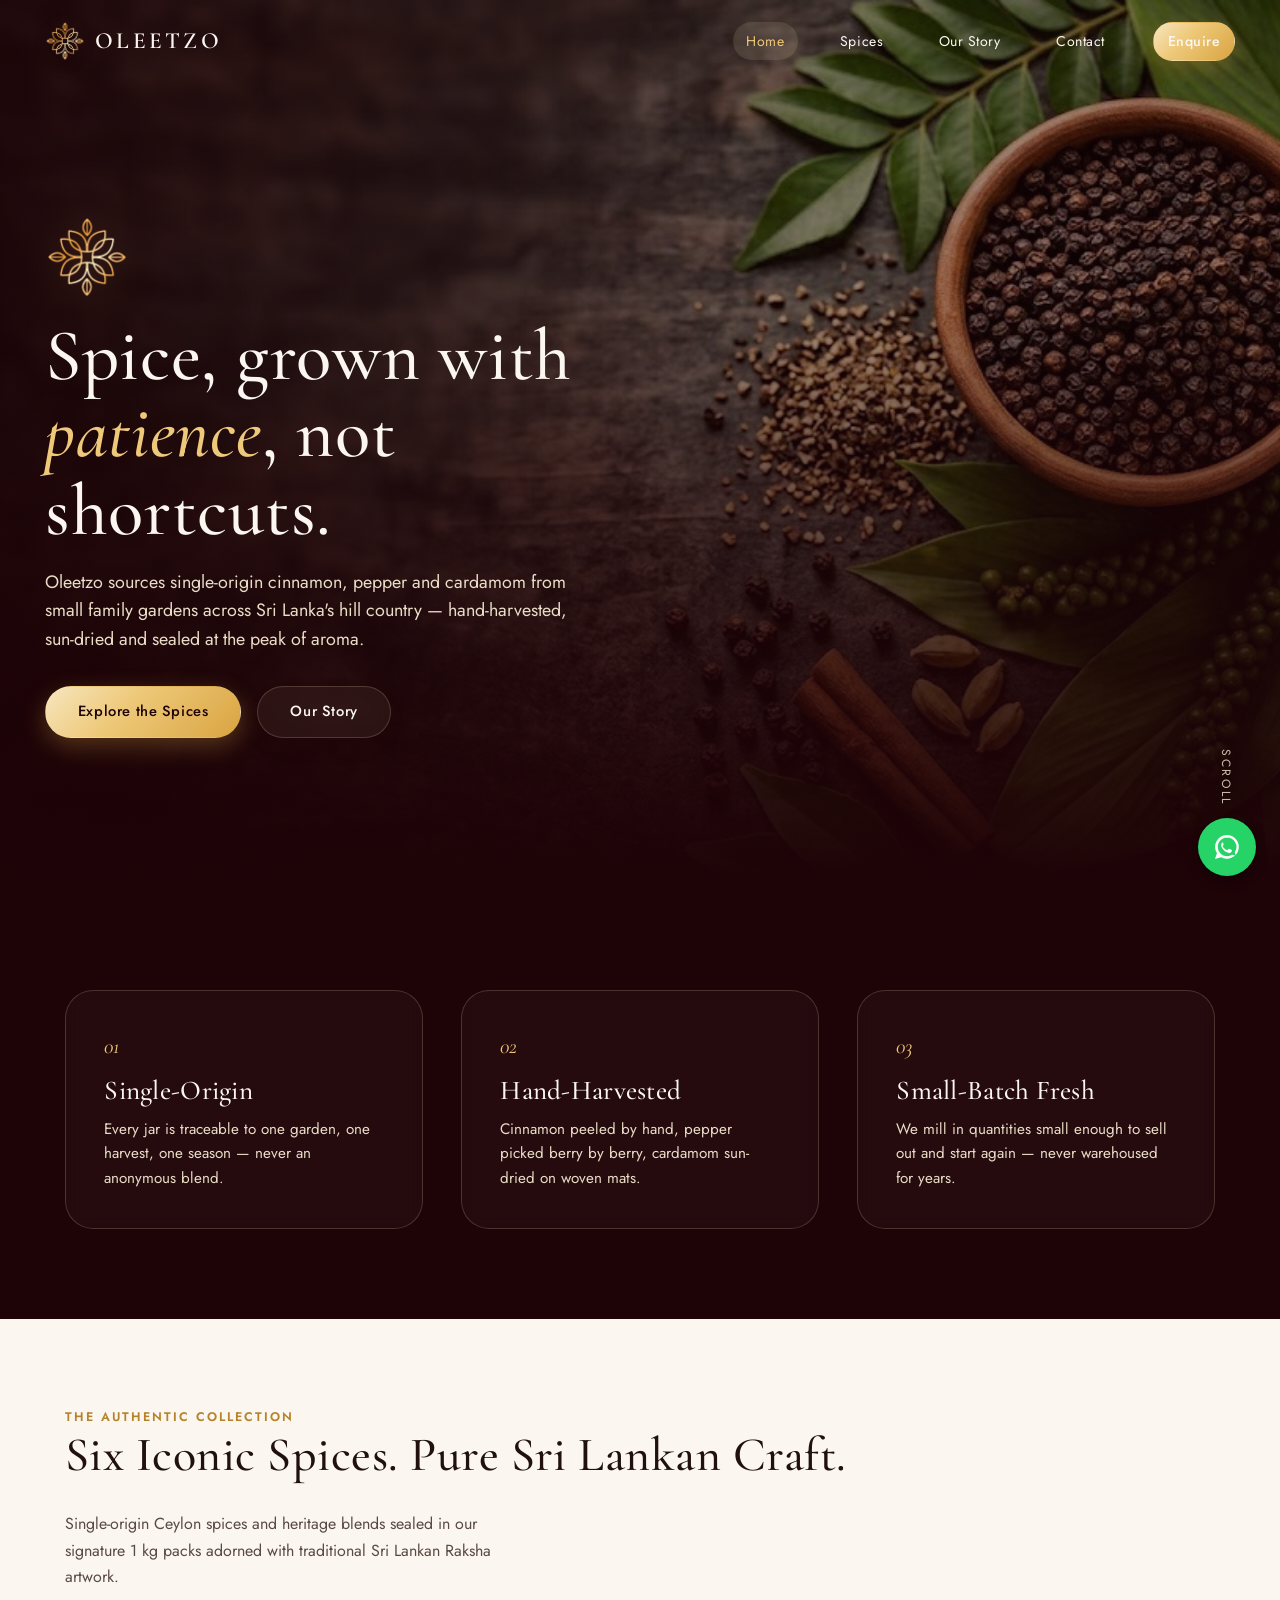
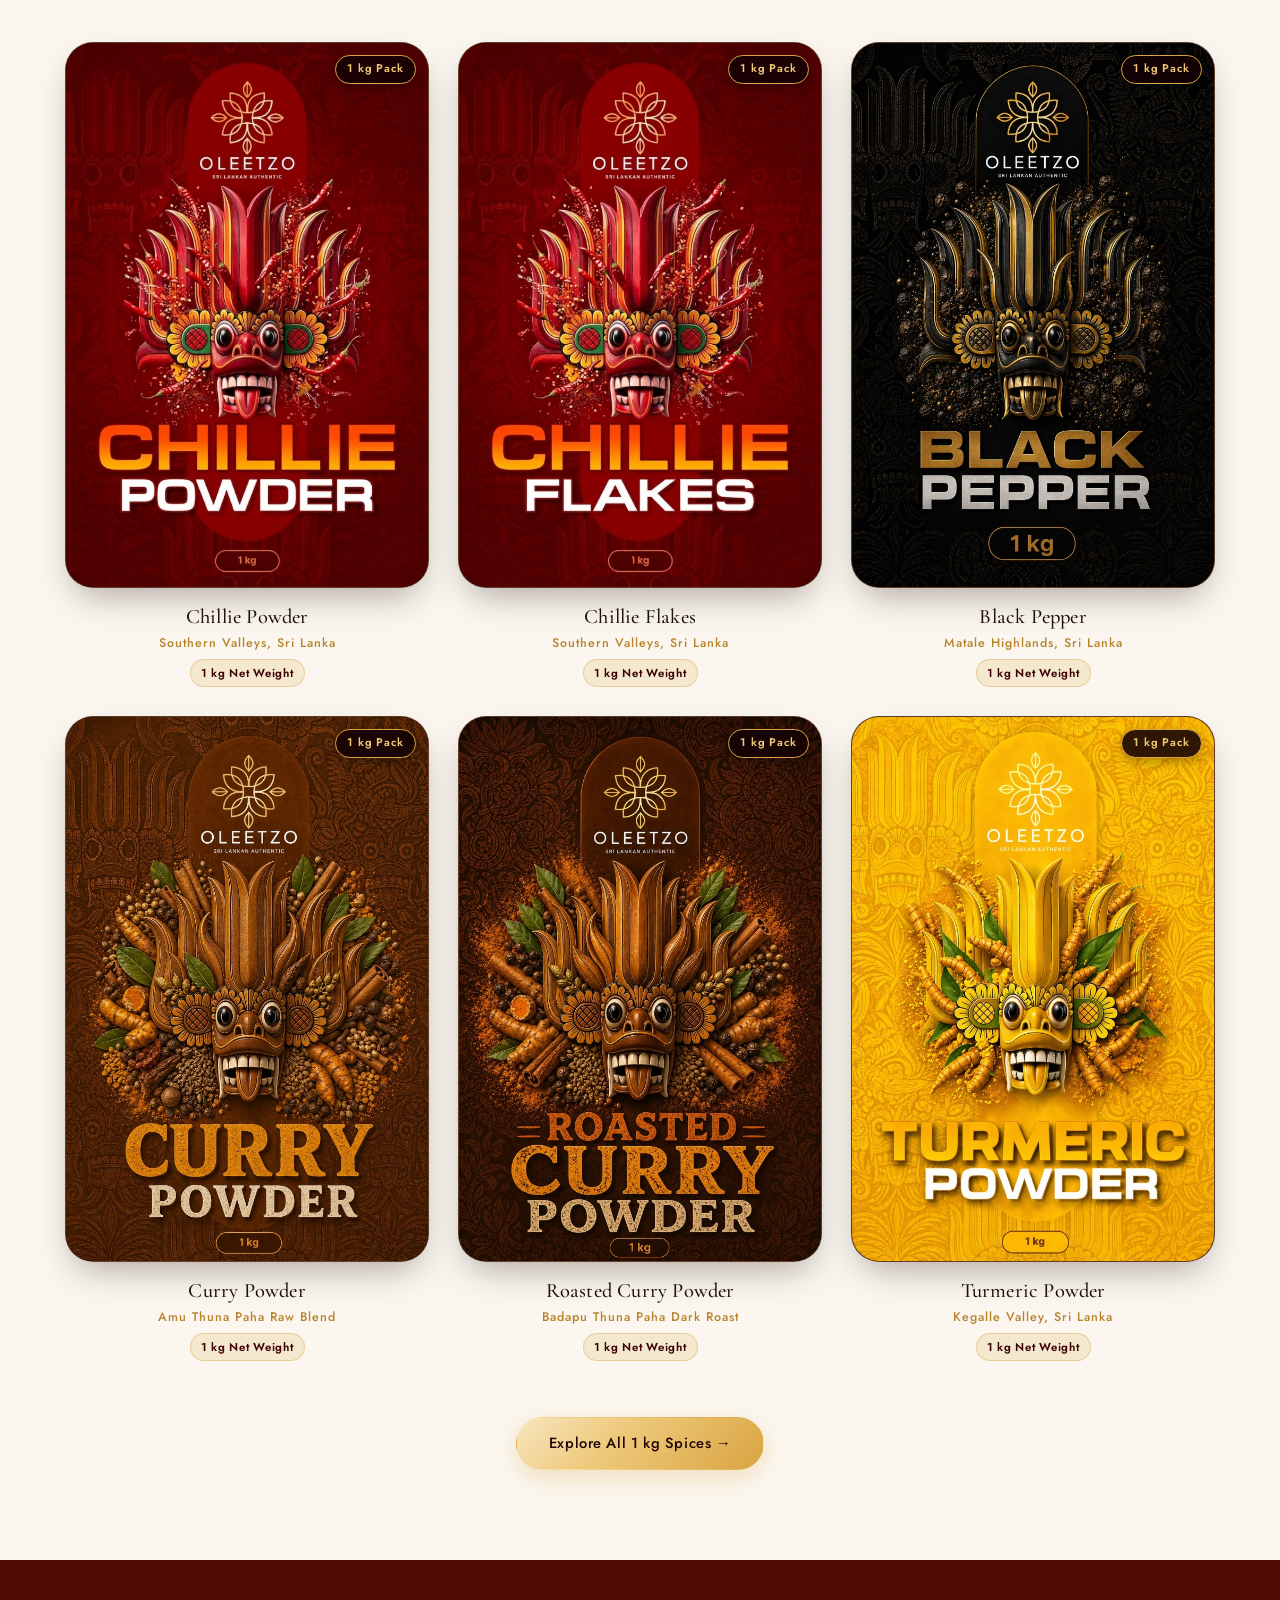
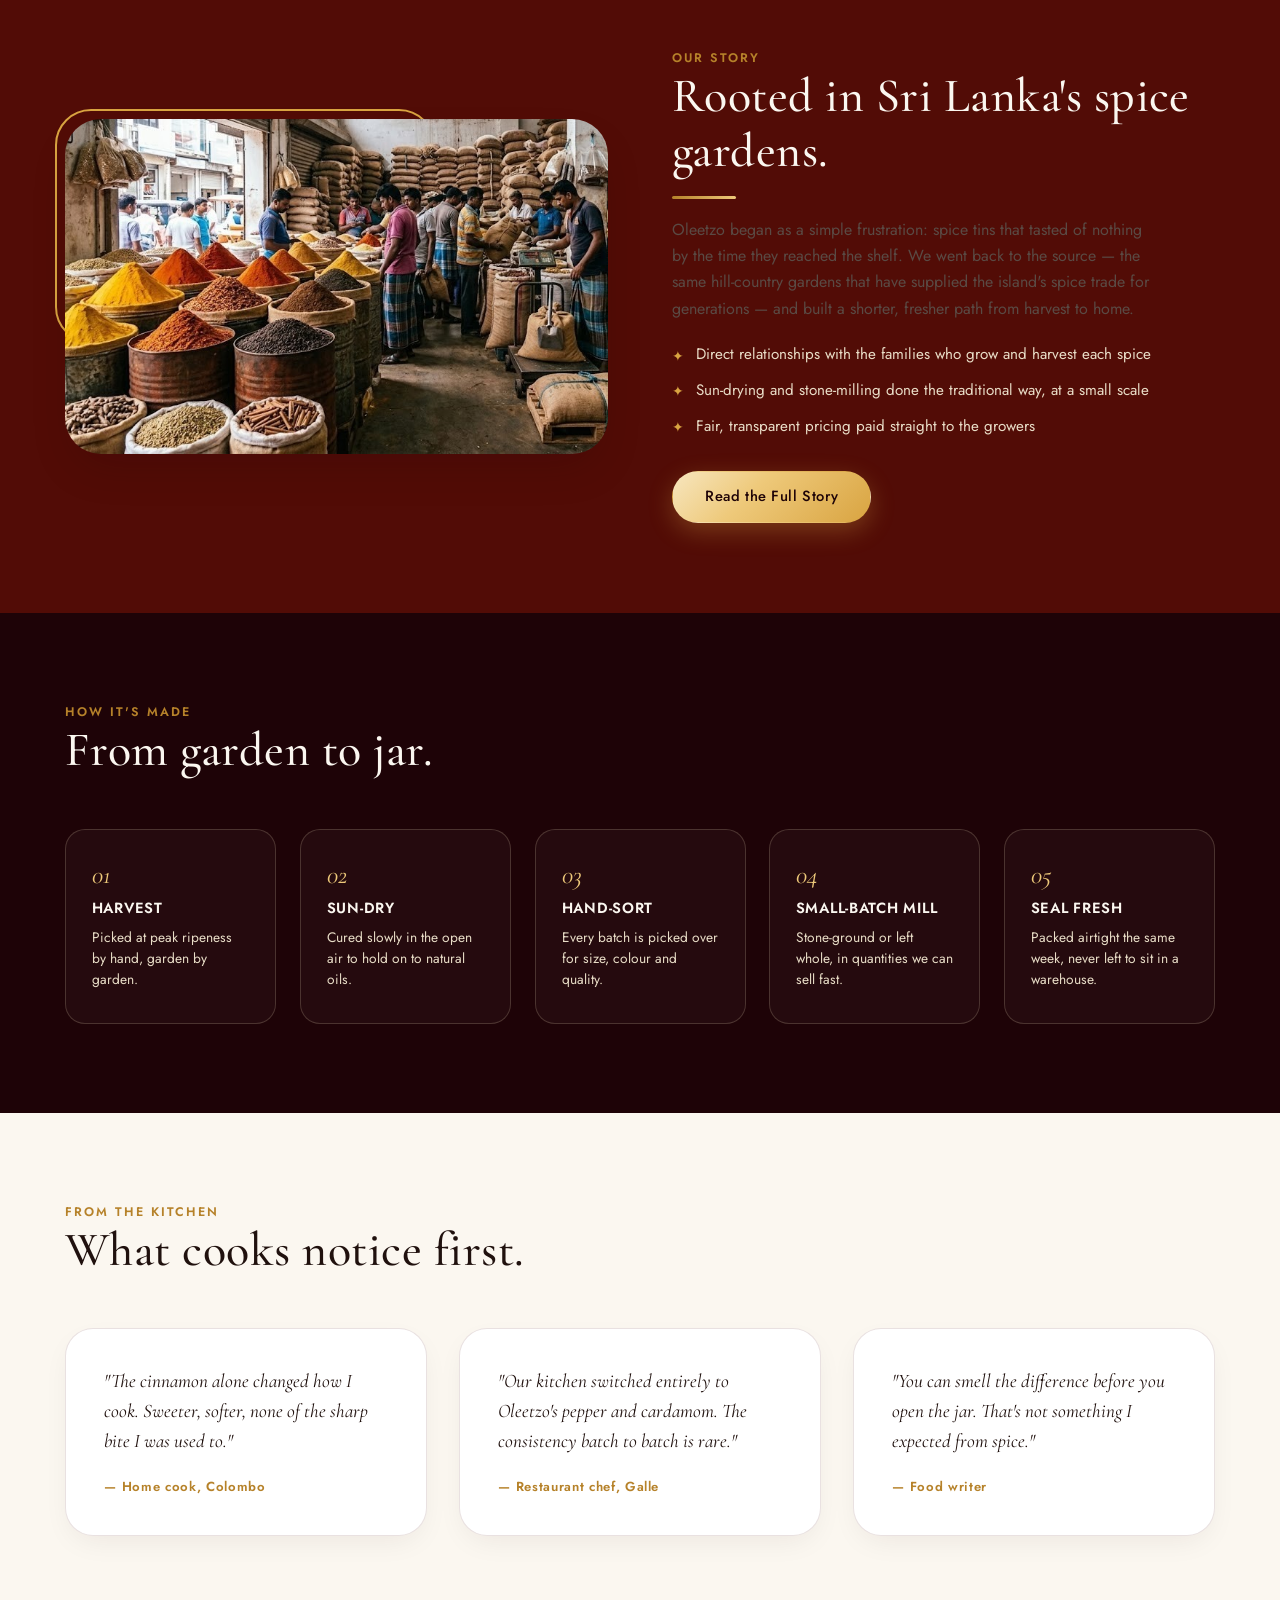
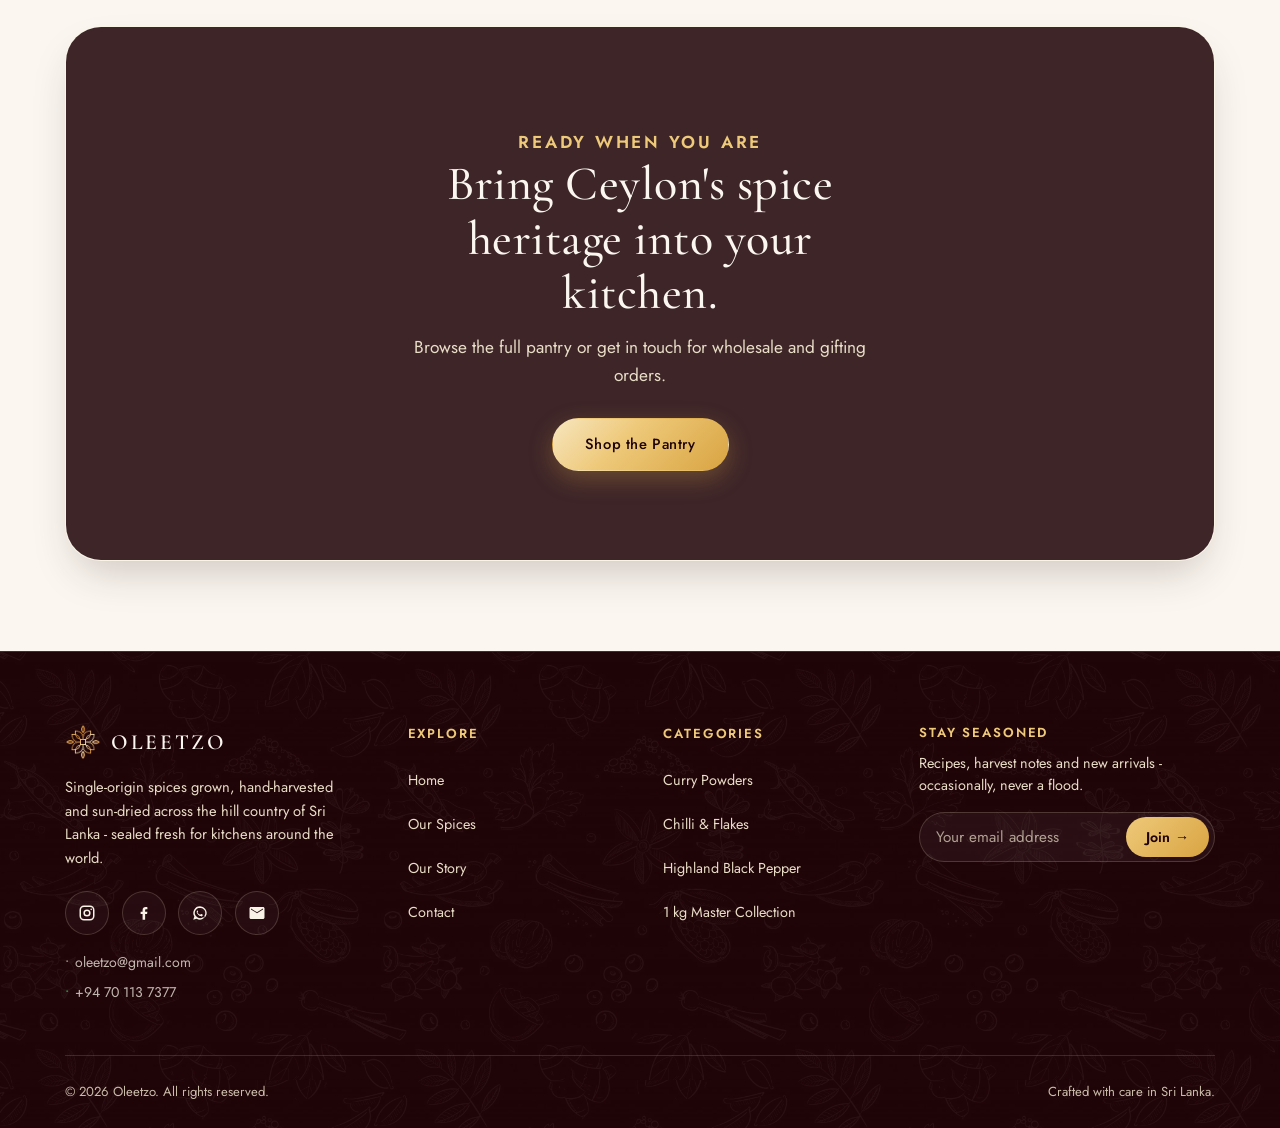
==== commit 86f058d3: "feat: add turmeric powder product and global styles with loader animation" ====
--- a/index.html
+++ b/index.html
@@ -113,7 +113,7 @@
       <div class="section-head">
         <div>
           <p class="eyebrow">THE AUTHENTIC COLLECTION</p>
-          <h2>Five Iconic Spices. Pure Sri Lankan Craft.</h2>
+          <h2>Six Iconic Spices. Pure Sri Lankan Craft.</h2>
         </div>
         <p class="section-lede">Single-origin Ceylon spices and heritage blends sealed in our signature 1 kg packs adorned with traditional Sri Lankan Raksha artwork.</p>
       </div>
@@ -170,6 +170,17 @@
             </div>
             <h3>Roasted Curry Powder</h3>
             <p class="origin">Badapu Thuna Paha Dark Roast</p>
+            <span class="pack-badge-subtle">1 kg Net Weight</span>
+          </a>
+        </div>
+        <div class="spice-card">
+          <a href="product-detail.html?id=turmeric-powder">
+            <div class="frame packaging-frame">
+              <span class="pack-badge">1 kg Pack</span>
+              <img loading="lazy" src="assets/images/products/turmeric-powder.jpg" alt="Oleetzo Turmeric Powder 1kg Pack">
+            </div>
+            <h3>Turmeric Powder</h3>
+            <p class="origin">Kegalle Valley, Sri Lanka</p>
             <span class="pack-badge-subtle">1 kg Net Weight</span>
           </a>
         </div>
--- a/css/global.css
+++ b/css/global.css
@@ -119,6 +119,37 @@
   pointer-events: none;
 }
 
+/* Background Botanical Spices Pattern (Vignetted radial mask spreading around logo & text) */
+.loader-overlay::after {
+  content: "";
+  position: absolute;
+  inset: -40px;
+  background-image: url('../assets/images/footer-spices-pattern.png');
+  background-repeat: repeat;
+  background-size: 340px 340px;
+  background-position: center;
+  pointer-events: none;
+  z-index: 1;
+  filter: invert(1) sepia(0.65) hue-rotate(345deg);
+  mix-blend-mode: screen;
+  opacity: 0.085;
+  -webkit-mask-image: radial-gradient(circle at center, transparent 135px, rgba(0, 0, 0, 0.45) 230px, rgba(0, 0, 0, 1) 370px);
+  mask-image: radial-gradient(circle at center, transparent 135px, rgba(0, 0, 0, 0.45) 230px, rgba(0, 0, 0, 1) 370px);
+  animation: loaderPatternFloat 22s ease-in-out infinite alternate;
+}
+
+@keyframes loaderPatternFloat {
+  0% {
+    transform: scale(1) translate(0, 0);
+  }
+  50% {
+    transform: scale(1.05) translate(-1%, -1.2%);
+  }
+  100% {
+    transform: scale(1) translate(0, 0);
+  }
+}
+
 .loader-overlay.is-loaded {
   opacity: 0;
   transform: scale(1.04);
@@ -159,36 +190,37 @@
   margin-bottom: 1.6rem;
 }
 
+/* Water Drop Ripple Concentric Rings */
 .loader-glow-ring {
   position: absolute;
-  inset: -4px;
+  inset: -2px;
   border-radius: 50%;
-  border: 1.5px solid rgba(238, 201, 122, 0.55);
-  box-shadow: 0 0 10px rgba(238, 201, 122, 0.4), inset 0 0 6px rgba(238, 201, 122, 0.2);
-  animation: ringExpand 2.4s cubic-bezier(0.16, 1, 0.3, 1) infinite;
+  border: 1.5px solid rgba(247, 230, 191, 0.85);
+  box-shadow: 0 0 6px rgba(238, 201, 122, 0.4), inset 0 0 4px rgba(247, 230, 191, 0.25);
+  animation: waterRipple 3s cubic-bezier(0.1, 0.45, 0.25, 1) infinite;
   z-index: 1;
   pointer-events: none;
+  transform-origin: center center;
+  will-change: transform, opacity;
 }
 
 .loader-glow-ring.ring-2 {
-  animation-delay: 0.8s;
-  border-color: rgba(247, 230, 191, 0.45);
+  animation-delay: 1s;
 }
 
 .loader-glow-ring.ring-3 {
-  animation-delay: 1.6s;
-  border-color: rgba(238, 201, 122, 0.35);
+  animation-delay: 2s;
 }
 
 .loader-ambient-glow {
   position: absolute;
   width: 110px;
   height: 110px;
-  background: radial-gradient(circle, rgba(238, 201, 122, 0.08) 0%, transparent 70%);
+  background: radial-gradient(circle, rgba(238, 201, 122, 0.1) 0%, transparent 70%);
   border-radius: 50%;
   filter: blur(10px);
   z-index: 1;
-  opacity: 0.45;
+  opacity: 0.35;
 }
 
 .loader-logo-mark {
@@ -197,37 +229,55 @@
   object-fit: contain;
   position: relative;
   z-index: 3;
-  animation: emblemBloom 2.8s cubic-bezier(0.16, 1, 0.3, 1) infinite alternate;
-  filter: drop-shadow(0 4px 12px rgba(0, 0, 0, 0.55)) drop-shadow(0 0 4px rgba(238, 201, 122, 0.2));
+  animation: emblemBloom 3s cubic-bezier(0.16, 1, 0.3, 1) infinite alternate;
+  filter: drop-shadow(0 4px 14px rgba(0, 0, 0, 0.6)) drop-shadow(0 0 3px rgba(238, 201, 122, 0.25));
 }
 
 @keyframes emblemBloom {
   0% {
-    transform: scale(0.96) rotate(-2deg);
-    filter: drop-shadow(0 3px 10px rgba(0, 0, 0, 0.5));
+    transform: scale(0.97) translateY(0);
+    filter: drop-shadow(0 3px 10px rgba(0, 0, 0, 0.55));
+  }
+  50% {
+    transform: scale(1.02) translateY(-2px);
+    filter: drop-shadow(0 5px 16px rgba(0, 0, 0, 0.65)) drop-shadow(0 0 5px rgba(238, 201, 122, 0.3));
   }
   100% {
-    transform: scale(1.04) rotate(1deg);
-    filter: drop-shadow(0 6px 18px rgba(0, 0, 0, 0.65)) drop-shadow(0 0 5px rgba(238, 201, 122, 0.25));
-  }
-}
-
-@keyframes ringExpand {
+    transform: scale(0.97) translateY(0);
+    filter: drop-shadow(0 3px 10px rgba(0, 0, 0, 0.55));
+  }
+}
+
+/* Water Ripple Physics: Concentric expanding waves with fluid deceleration */
+@keyframes waterRipple {
   0% {
-    transform: scale(0.86);
-    opacity: 0.9;
-    border-color: rgba(238, 201, 122, 0.65);
-    box-shadow: 0 0 8px rgba(238, 201, 122, 0.45), inset 0 0 5px rgba(238, 201, 122, 0.25);
-  }
-  50% {
-    opacity: 0.6;
-    box-shadow: 0 0 12px rgba(238, 201, 122, 0.35);
+    transform: scale(0.72);
+    opacity: 0;
+    border-width: 2px;
+  }
+  6% {
+    opacity: 0.95;
+    border-color: rgba(255, 248, 230, 0.95);
+    box-shadow: 0 0 8px rgba(238, 201, 122, 0.5), inset 0 0 5px rgba(247, 230, 191, 0.35);
+  }
+  25% {
+    opacity: 0.72;
+    border-width: 1.5px;
+    border-color: rgba(247, 230, 191, 0.75);
+    box-shadow: 0 0 8px rgba(238, 201, 122, 0.35), inset 0 0 4px rgba(247, 230, 191, 0.2);
+  }
+  60% {
+    opacity: 0.35;
+    border-width: 1px;
+    border-color: rgba(238, 201, 122, 0.5);
+    box-shadow: 0 0 10px rgba(238, 201, 122, 0.2);
   }
   100% {
-    transform: scale(1.36);
+    transform: scale(1.88);
     opacity: 0;
+    border-width: 1px;
     border-color: rgba(238, 201, 122, 0);
-    box-shadow: 0 0 16px rgba(238, 201, 122, 0);
+    box-shadow: 0 0 14px rgba(238, 201, 122, 0);
   }
 }
 
@@ -316,6 +366,12 @@
   .loader-tagline {
     font-size: 0.65rem;
     letter-spacing: 0.2em;
+  }
+  .loader-overlay::after {
+    background-size: 250px 250px;
+    -webkit-mask-image: radial-gradient(circle at center, transparent 110px, rgba(0, 0, 0, 0.4) 180px, rgba(0, 0, 0, 1) 280px);
+    mask-image: radial-gradient(circle at center, transparent 110px, rgba(0, 0, 0, 0.4) 180px, rgba(0, 0, 0, 1) 280px);
+    opacity: 0.075;
   }
 }
 
@@ -645,7 +701,7 @@
   border-radius: 50%;
   background: #25d366;
   color: #ffffff !important;
-  box-shadow: 0 8px 24px rgba(37, 211, 102, 0.55), 0 4px 12px rgba(0, 0, 0, 0.35);
+  box-shadow: 0 4px 14px rgba(0, 0, 0, 0.28), 0 2px 6px rgba(0, 0, 0, 0.18);
   text-decoration: none;
   animation: waBobbing 2.8s ease-in-out infinite;
   transition: transform 0.25s ease, box-shadow 0.25s ease, background 0.25s ease;
@@ -654,8 +710,8 @@
 
 .floating-wa-btn:hover {
   animation-play-state: paused;
-  transform: translateY(-8px) scale(1.08);
-  box-shadow: 0 14px 32px rgba(37, 211, 102, 0.7), 0 6px 16px rgba(0, 0, 0, 0.4);
+  transform: translateY(-8px) scale(1.06);
+  box-shadow: 0 8px 20px rgba(0, 0, 0, 0.35), 0 3px 8px rgba(37, 211, 102, 0.25);
   background: #20ba59;
 }
 
@@ -667,16 +723,6 @@
   width: 32px;
   height: 32px;
   fill: #ffffff;
-  filter: drop-shadow(0 1px 2px rgba(0, 0, 0, 0.2));
-}
-
-.floating-wa-pulse {
-  position: absolute;
-  inset: -4px;
-  border-radius: 50%;
-  border: 2px solid #25d366;
-  animation: waPulse 2.4s cubic-bezier(0.24, 0, 0.38, 1) infinite;
-  pointer-events: none;
 }
 
 @keyframes waBobbing {
@@ -684,22 +730,7 @@
     transform: translateY(0);
   }
   50% {
-    transform: translateY(-9px);
-  }
-}
-
-@keyframes waPulse {
-  0% {
-    transform: scale(0.95);
-    opacity: 0.85;
-  }
-  60% {
-    transform: scale(1.35);
-    opacity: 0;
-  }
-  100% {
-    transform: scale(1.35);
-    opacity: 0;
+    transform: translateY(-8px);
   }
 }
 
@@ -1527,6 +1558,32 @@
   border-top: 1px solid var(--line-on-dark);
   position: relative;
   z-index: 10;
+  overflow: hidden;
+}
+
+/* Background Botanical Spices Pattern (Exact Hand-Drawn Icons from User) */
+.footer-spice-pattern {
+  position: absolute;
+  inset: 0;
+  background-image: url('../assets/images/footer-spices-pattern.png');
+  background-repeat: repeat;
+  background-size: 380px 380px;
+  background-position: center;
+  pointer-events: none;
+  z-index: 0;
+  filter: invert(1) sepia(0.5) hue-rotate(345deg);
+  mix-blend-mode: screen;
+  opacity: 0.055;
+  transition: opacity 0.4s ease;
+}
+
+#site-footer:hover .footer-spice-pattern {
+  opacity: 0.09;
+}
+
+.footer-wrap {
+  position: relative;
+  z-index: 1;
 }
 
 .footer-top {
@@ -1791,6 +1848,11 @@
     flex-direction: column;
     gap: 1.5rem;
     padding: 2.5rem 0 1.6rem;
+  }
+
+  .footer-spice-pattern {
+    background-size: 280px 280px;
+    opacity: 0.045;
   }
 
   /* Brand section: elegantly centered */
@@ -2289,6 +2351,22 @@
   }
 }
 
+/* Left-Side Contact Form Box with Subtle Maroon Outline */
+.contact-form-panel {
+  background: #ffffff;
+  border: 1.5px solid rgba(107, 20, 34, 0.22);
+  border-radius: var(--radius-xl);
+  padding: clamp(1.8rem, 4vw, 2.8rem);
+  box-shadow: 0 4px 24px rgba(74, 13, 22, 0.05);
+}
+
+@media (max-width: 600px) {
+  .contact-form-panel {
+    padding: 1.5rem 1.2rem;
+    border-radius: var(--radius-lg);
+  }
+}
+
 .field {
   margin-bottom: 1.3rem;
 }
@@ -2302,17 +2380,18 @@
   color: var(--ink-soft);
 }
 
+/* Input Boxes with Subtle Maroon Outline */
 .field input,
 .field textarea {
   width: 100%;
-  border: 1px solid var(--line-on-light);
-  background: #fff;
+  border: 1.5px solid rgba(107, 20, 34, 0.32);
+  background: #ffffff;
   padding: 0.95rem 1.2rem;
   font-size: 1rem; /* Prevents auto zoom on iOS Safari */
-  border-radius: var(--radius-sm);
+  border-radius: var(--radius-md);
   color: var(--ink);
   transition: border-color 0.25s ease, box-shadow 0.25s ease;
-  box-shadow: var(--shadow-soft);
+  box-shadow: 0 1px 4px rgba(74, 13, 22, 0.04);
   min-height: 48px;
 }
 
@@ -2321,10 +2400,15 @@
   resize: vertical;
 }
 
+.field input:hover,
+.field textarea:hover {
+  border-color: rgba(107, 20, 34, 0.58);
+}
+
 .field input:focus,
 .field textarea:focus {
-  border-color: var(--gold-500);
-  box-shadow: 0 0 0 4px rgba(217, 164, 65, 0.18);
+  border-color: var(--wine-700);
+  box-shadow: 0 0 0 3.5px rgba(107, 20, 34, 0.16);
   outline: none;
 }
 
@@ -2482,14 +2566,20 @@
    ===================================================== */
 .products-collection-grid {
   display: grid;
-  grid-template-columns: repeat(5, 1fr);
-  gap: 1.5rem;
+  grid-template-columns: repeat(3, 1fr);
+  gap: 1.8rem;
   margin-top: 2.2rem;
 }
-@media (max-width: 1200px) {
+@media (min-width: 1400px) {
+  .products-collection-grid {
+    grid-template-columns: repeat(6, 1fr);
+    gap: 1.25rem;
+  }
+}
+@media (max-width: 1100px) {
   .products-collection-grid {
     grid-template-columns: repeat(3, 1fr);
-    gap: 1.8rem;
+    gap: 1.5rem;
   }
 }
 @media (max-width: 768px) {
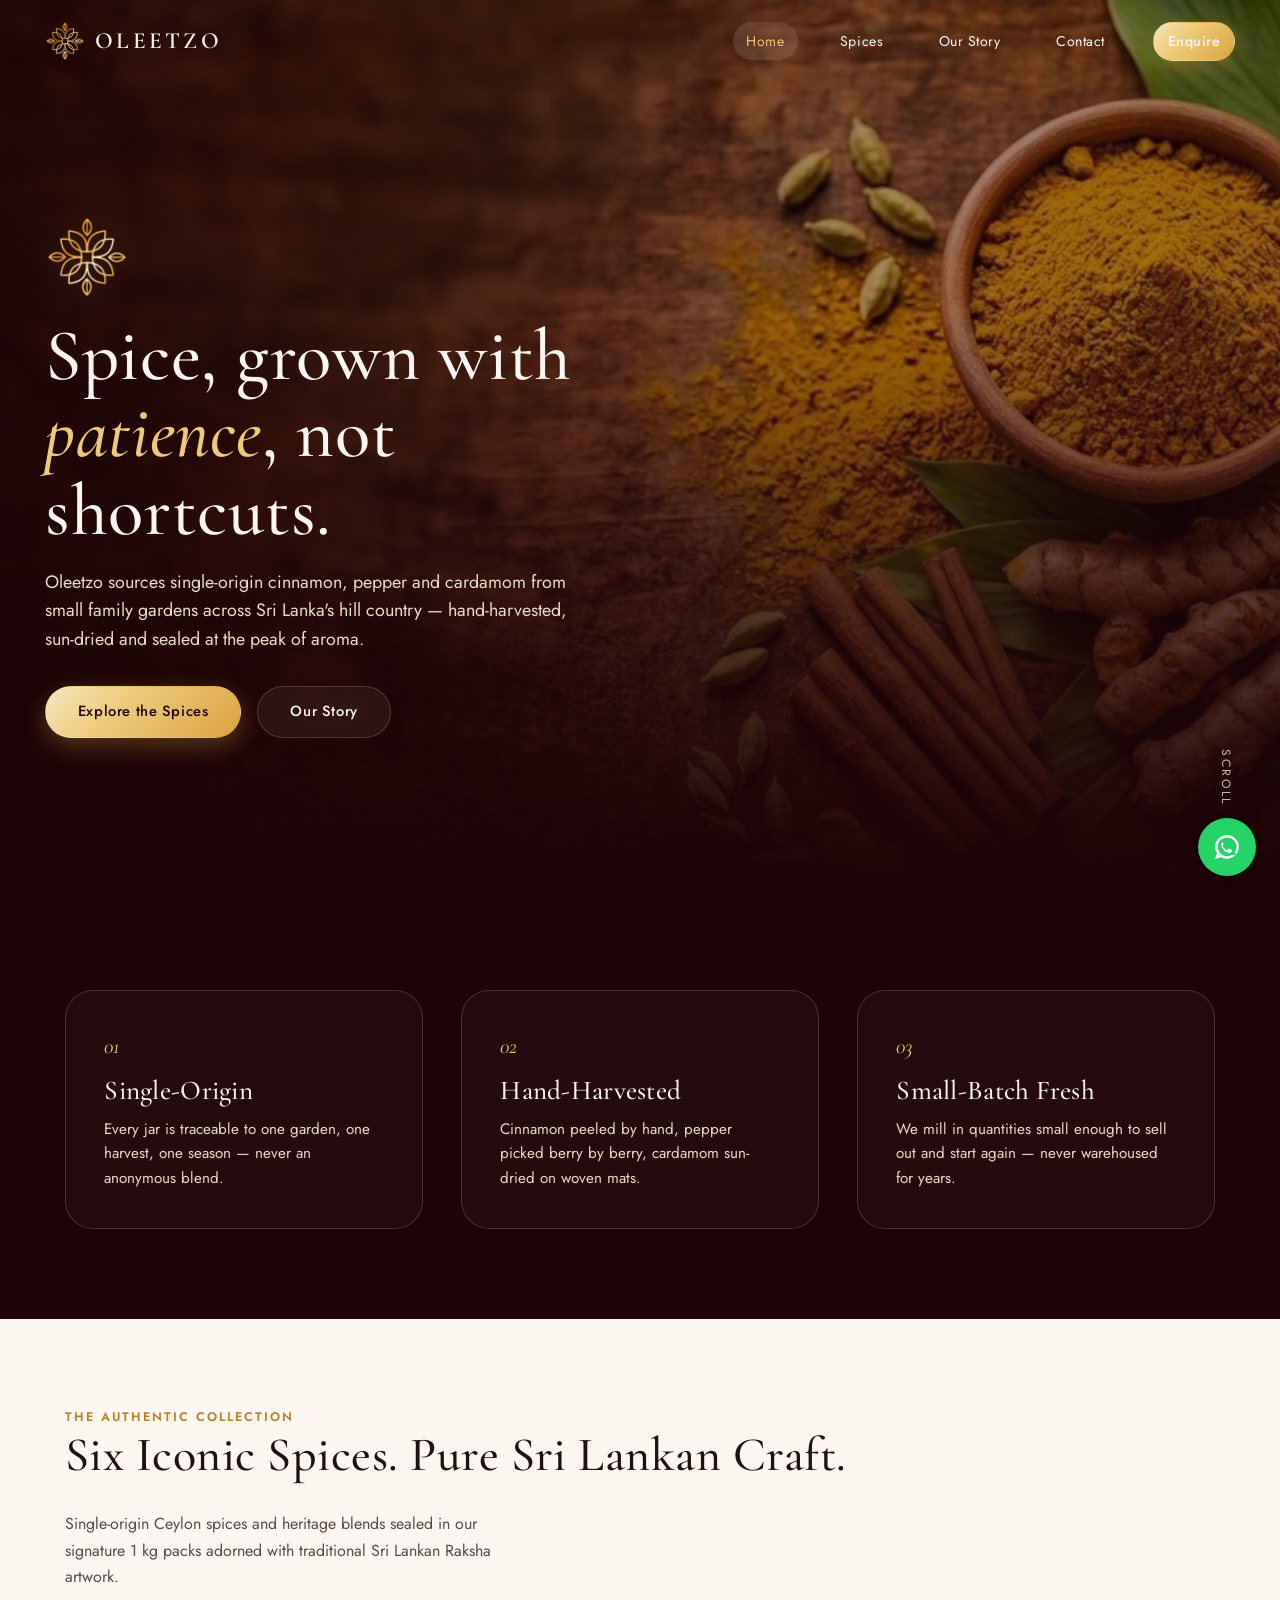
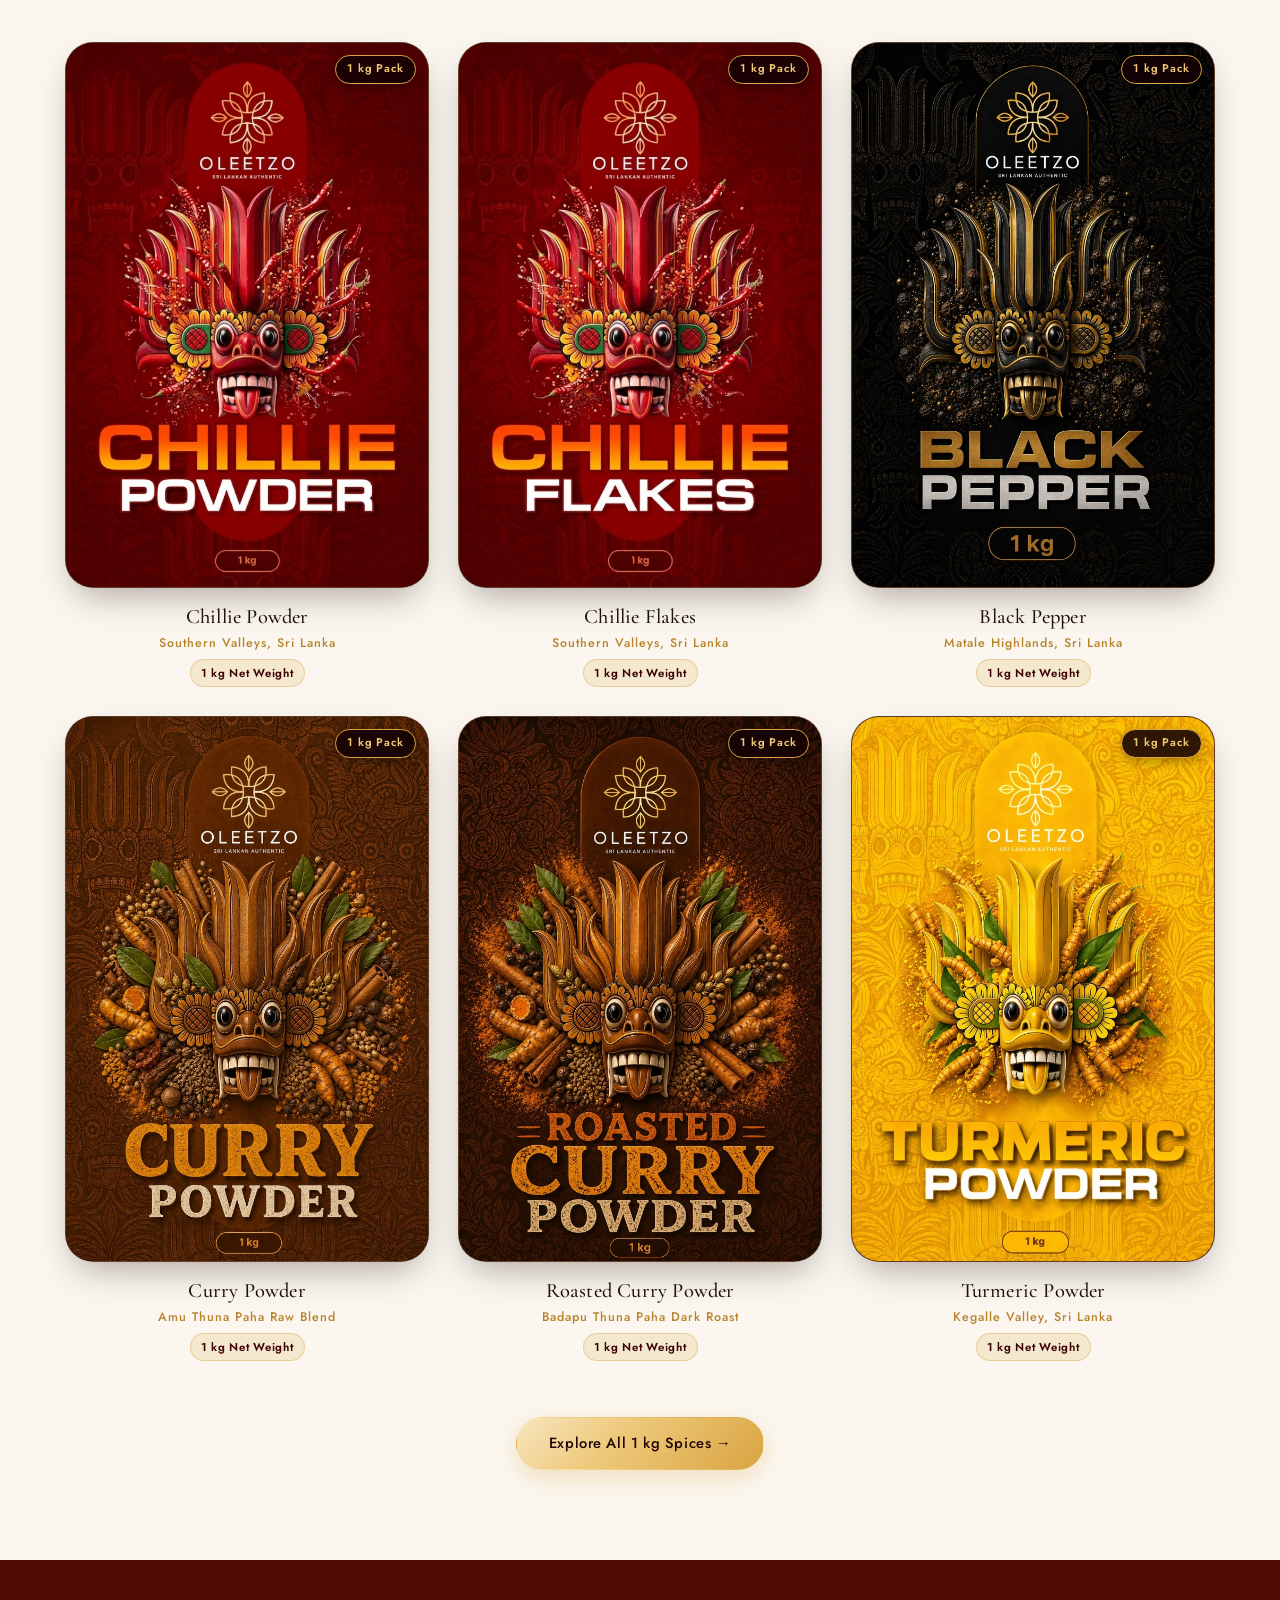
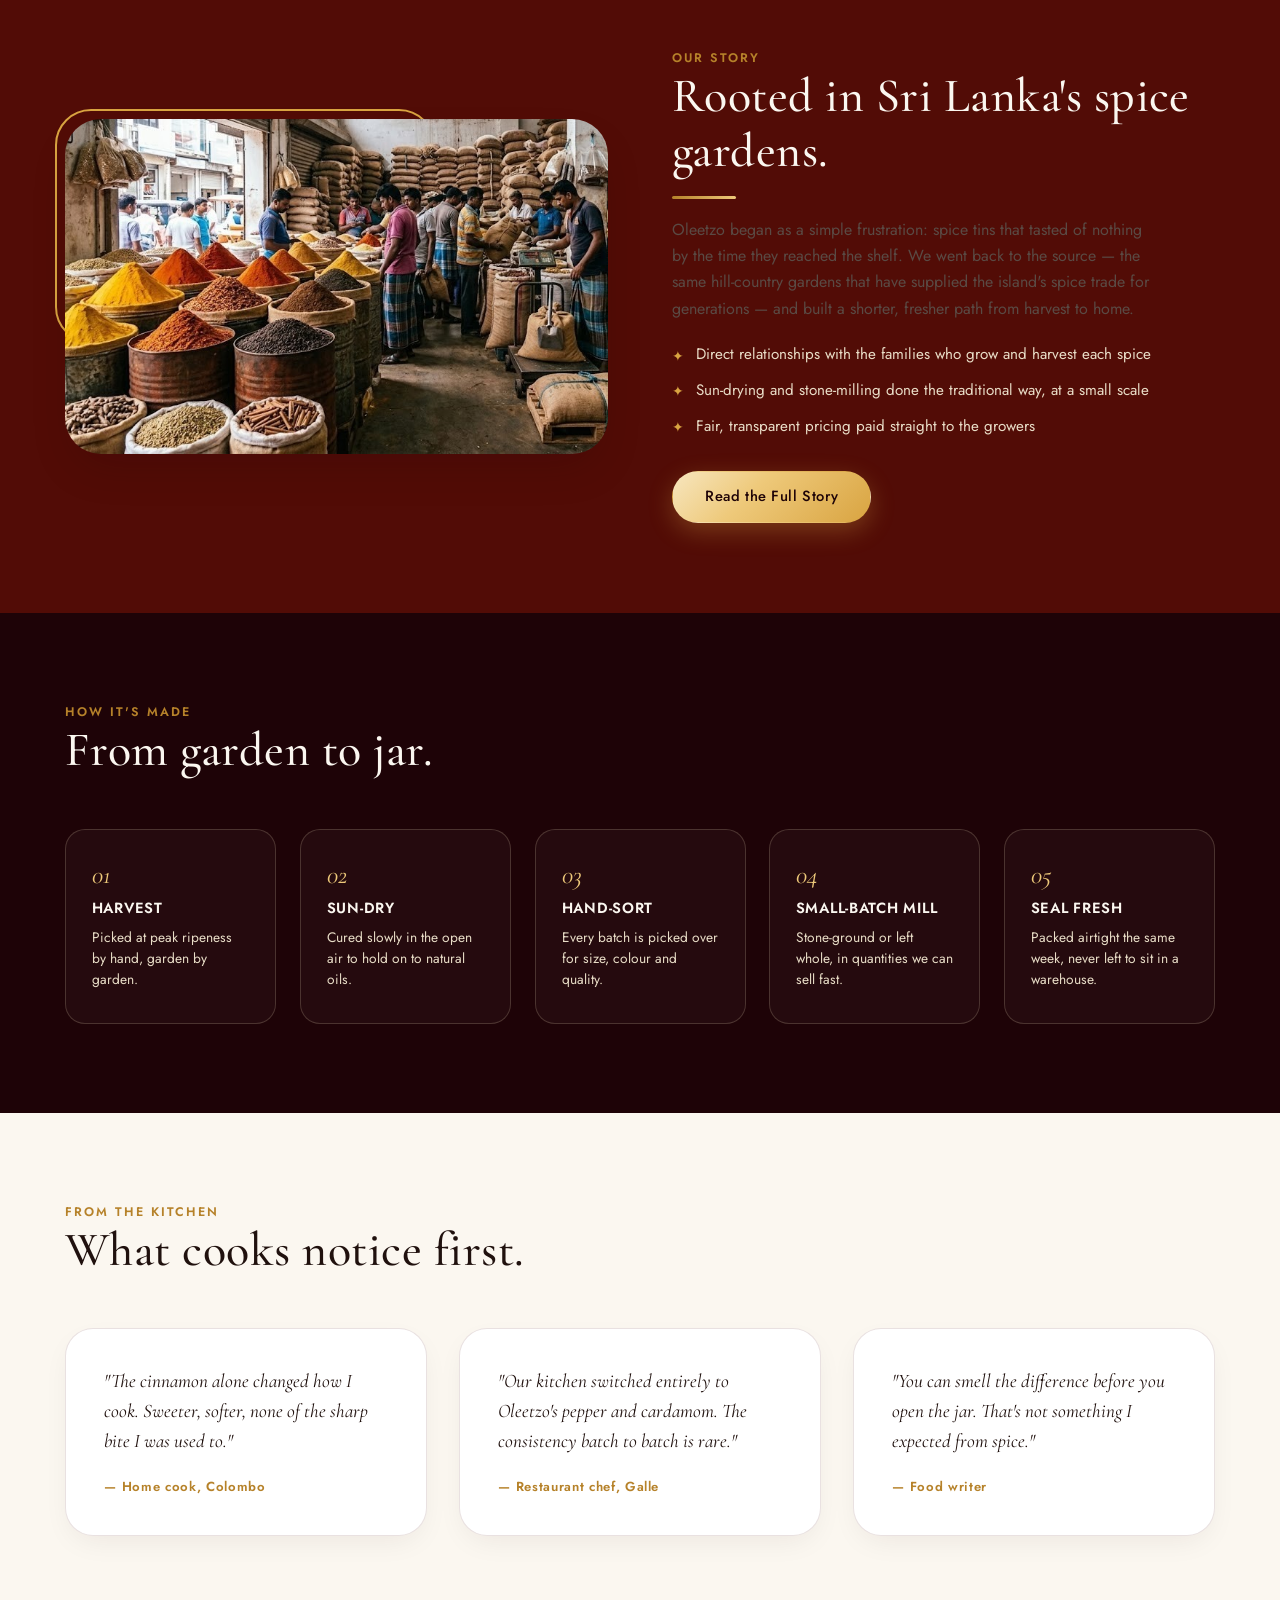
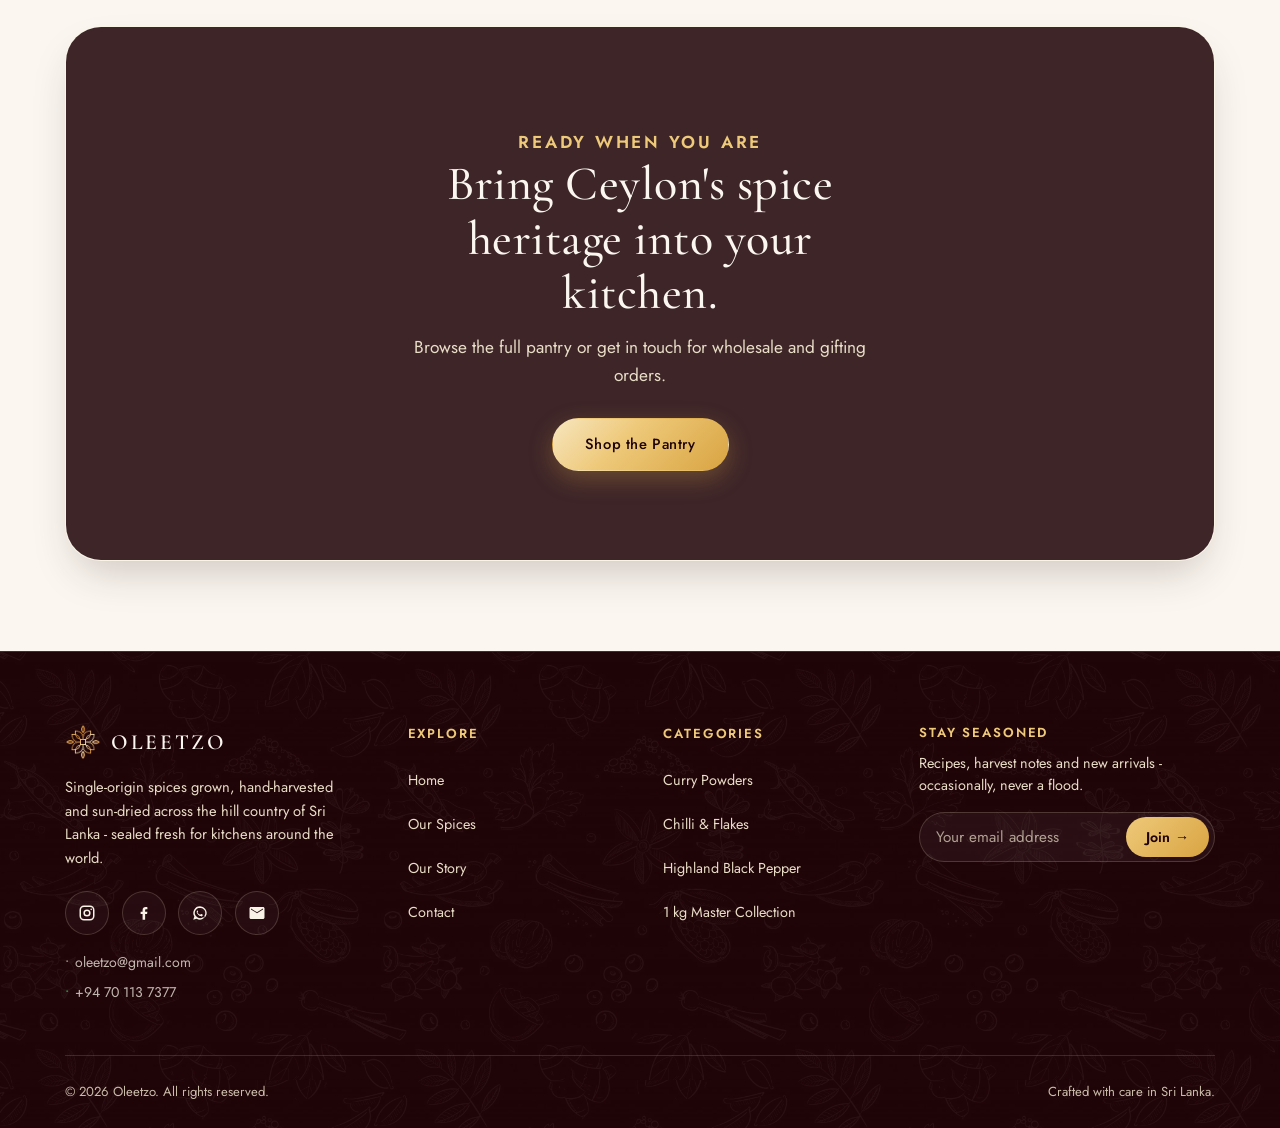
==== commit 7fb34715: "feat: add spice data module, product assets, and enhanced pairing UI to product details" ====
--- a/index.html
+++ b/index.html
@@ -56,6 +56,9 @@
   <section class="hero" id="main-content">
     <div class="hero-slides" aria-hidden="true">
       <div class="hero-slide is-active"
+        style="background-image:url('assets/images/hero/hero-turmeric-powder.jpg')">
+      </div>
+      <div class="hero-slide"
         style="background-image:url('assets/images/hero/hero-black-pepper.jpg')">
       </div>
       <div class="hero-slide"
--- a/css/global.css
+++ b/css/global.css
@@ -970,6 +970,12 @@
   100% { transform: scale(1.06) translate(0, 0); }
 }
 
+@keyframes kenburnsMobile {
+  0% { transform: scale(1.04) translate(0, 0); }
+  50% { transform: scale(1.09) translate(0.3%, -0.5%); }
+  100% { transform: scale(1.04) translate(0, 0); }
+}
+
 .hero::after {
   content: '';
   position: absolute;
@@ -2509,8 +2515,33 @@
     padding: 0.65rem 1.4rem;
   }
 
+  .hero {
+    min-height: 100vh;
+    min-height: 100dvh;
+    min-height: 100svh;
+    align-items: flex-end;
+  }
+
+  .hero-slide {
+    background-position: 85% center;
+    transform-origin: 85% 35%;
+    animation: kenburnsMobile 24s ease-in-out infinite;
+  }
+
+  .hero::after {
+    background:
+      linear-gradient(180deg,
+        rgba(20, 2, 5, 0.12) 0%,
+        rgba(20, 2, 5, 0.05) 20%,
+        rgba(20, 2, 5, 0.35) 45%,
+        rgba(20, 2, 5, 0.82) 70%,
+        rgba(20, 2, 5, 0.98) 92%,
+        var(--wine-950) 100%
+      );
+  }
+
   .hero-content {
-    padding: 6.5rem var(--gutter) 3.5rem;
+    padding: 0 var(--gutter) clamp(2rem, 5vh, 3.2rem);
     text-align: left;
   }
 
@@ -2748,7 +2779,7 @@
    ===================================================== */
 html, body {
   max-width: 100vw;
-  overflow-x: hidden;
+  overflow-x: clip;
   -webkit-tap-highlight-color: transparent;
 }
 
@@ -2839,8 +2870,13 @@
     height: 48px;
   }
 
+  .hero-slide {
+    background-position: 86% center;
+    transform-origin: 86% 30%;
+  }
+
   .hero-content {
-    padding-top: 5.5rem;
+    padding: 0 var(--gutter) clamp(1.8rem, 4vh, 2.5rem);
   }
 
   .pillar {
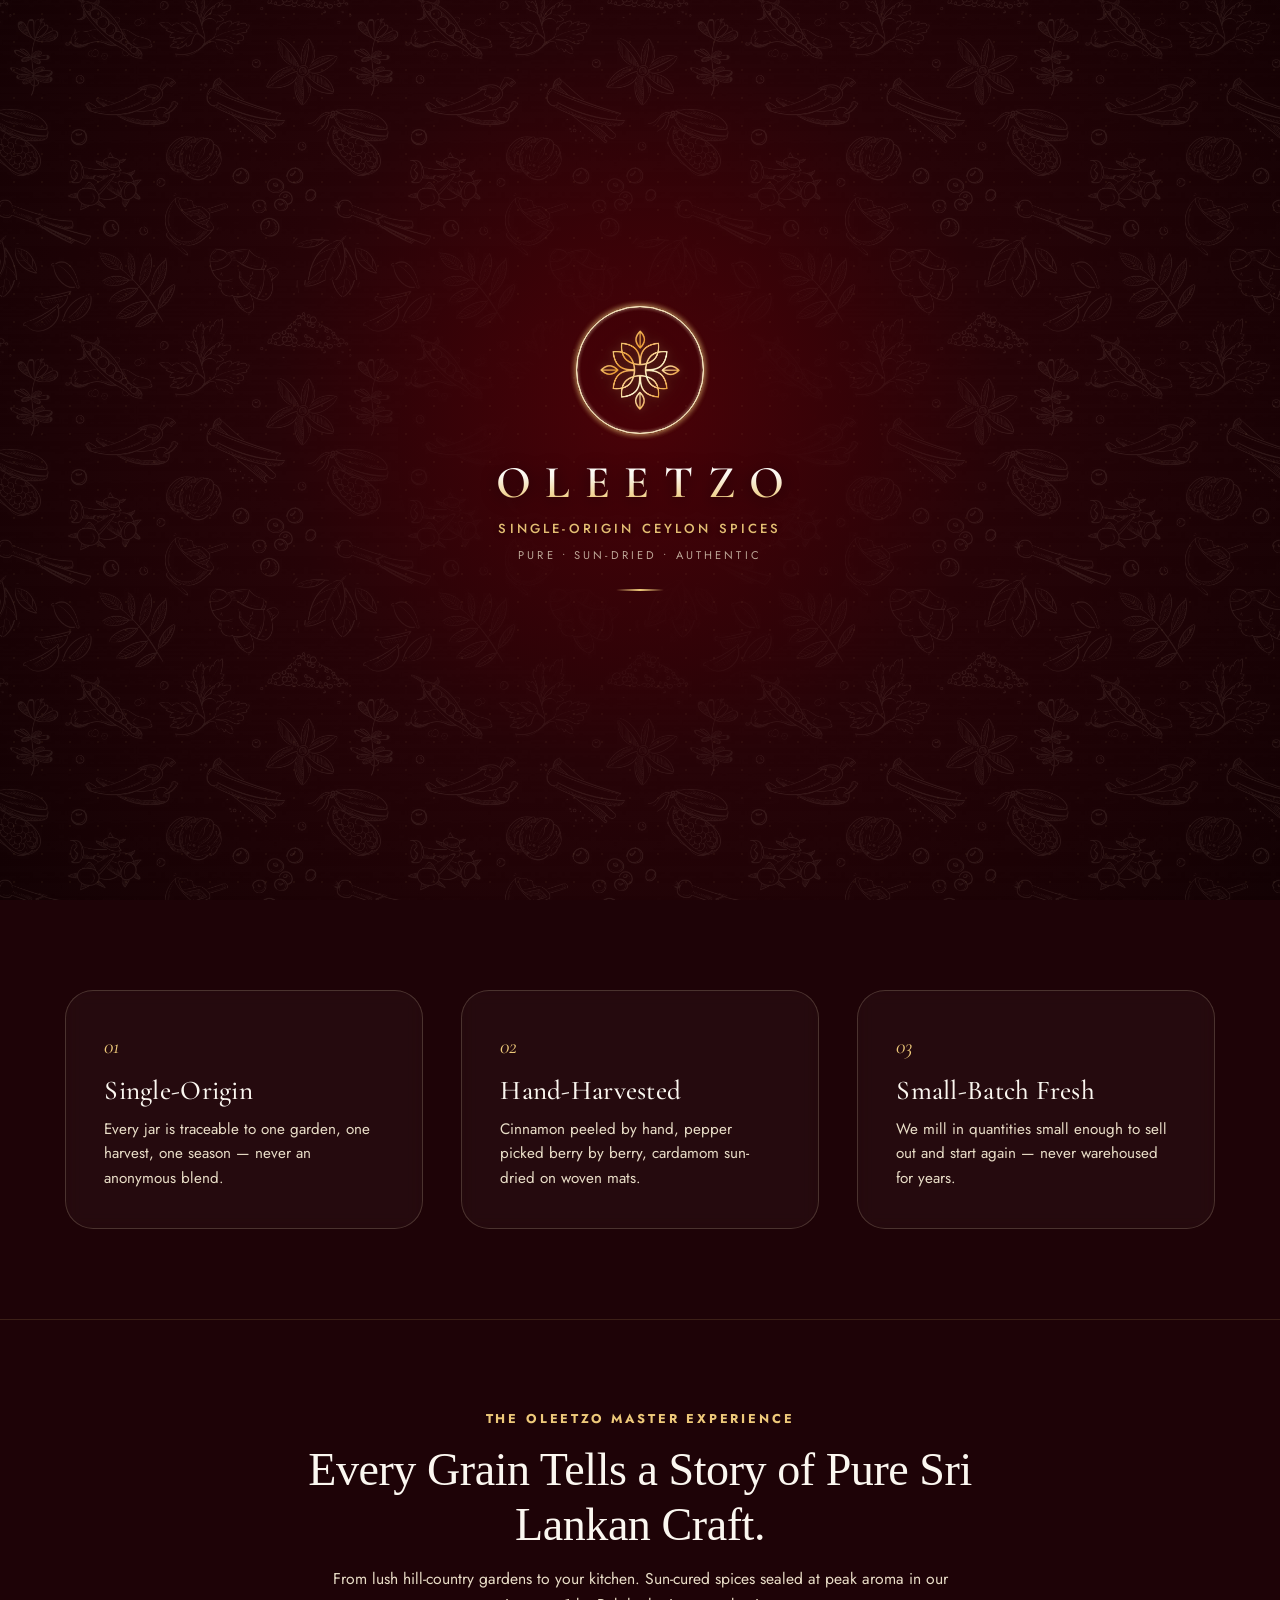
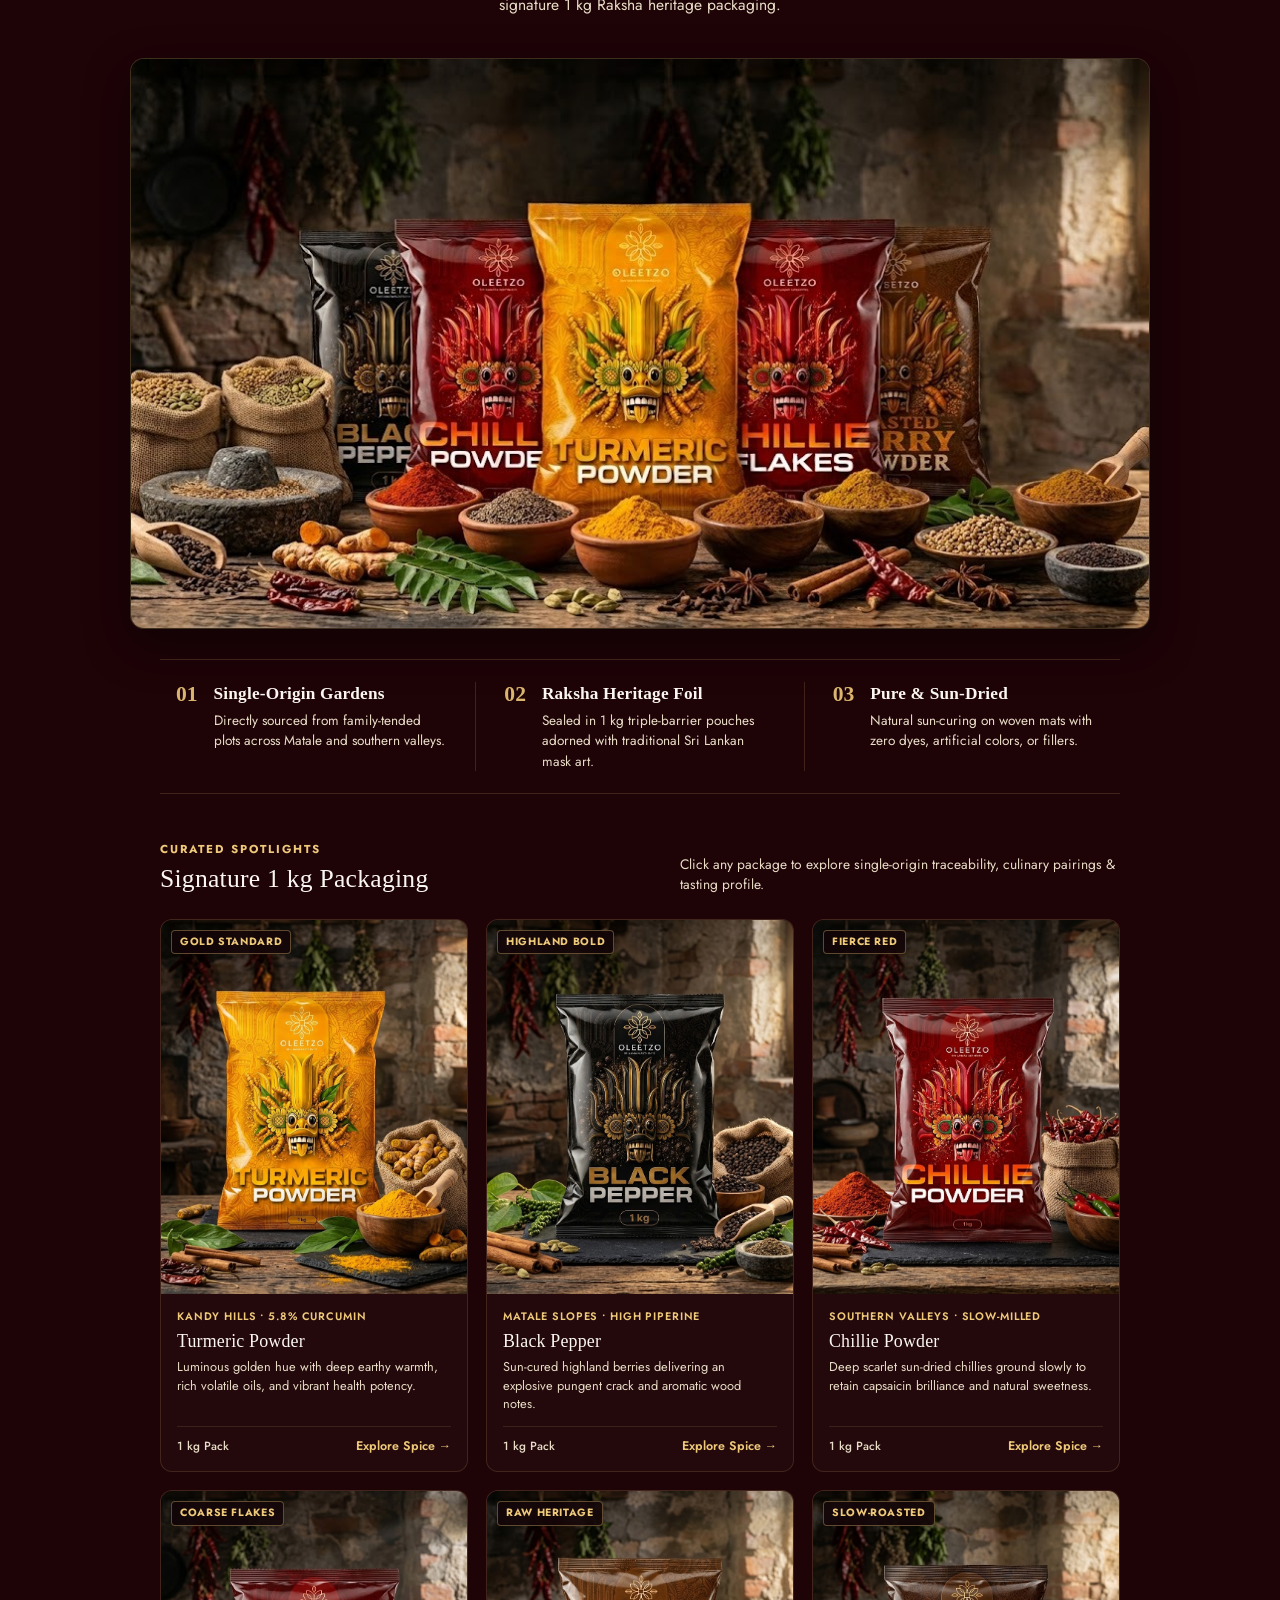
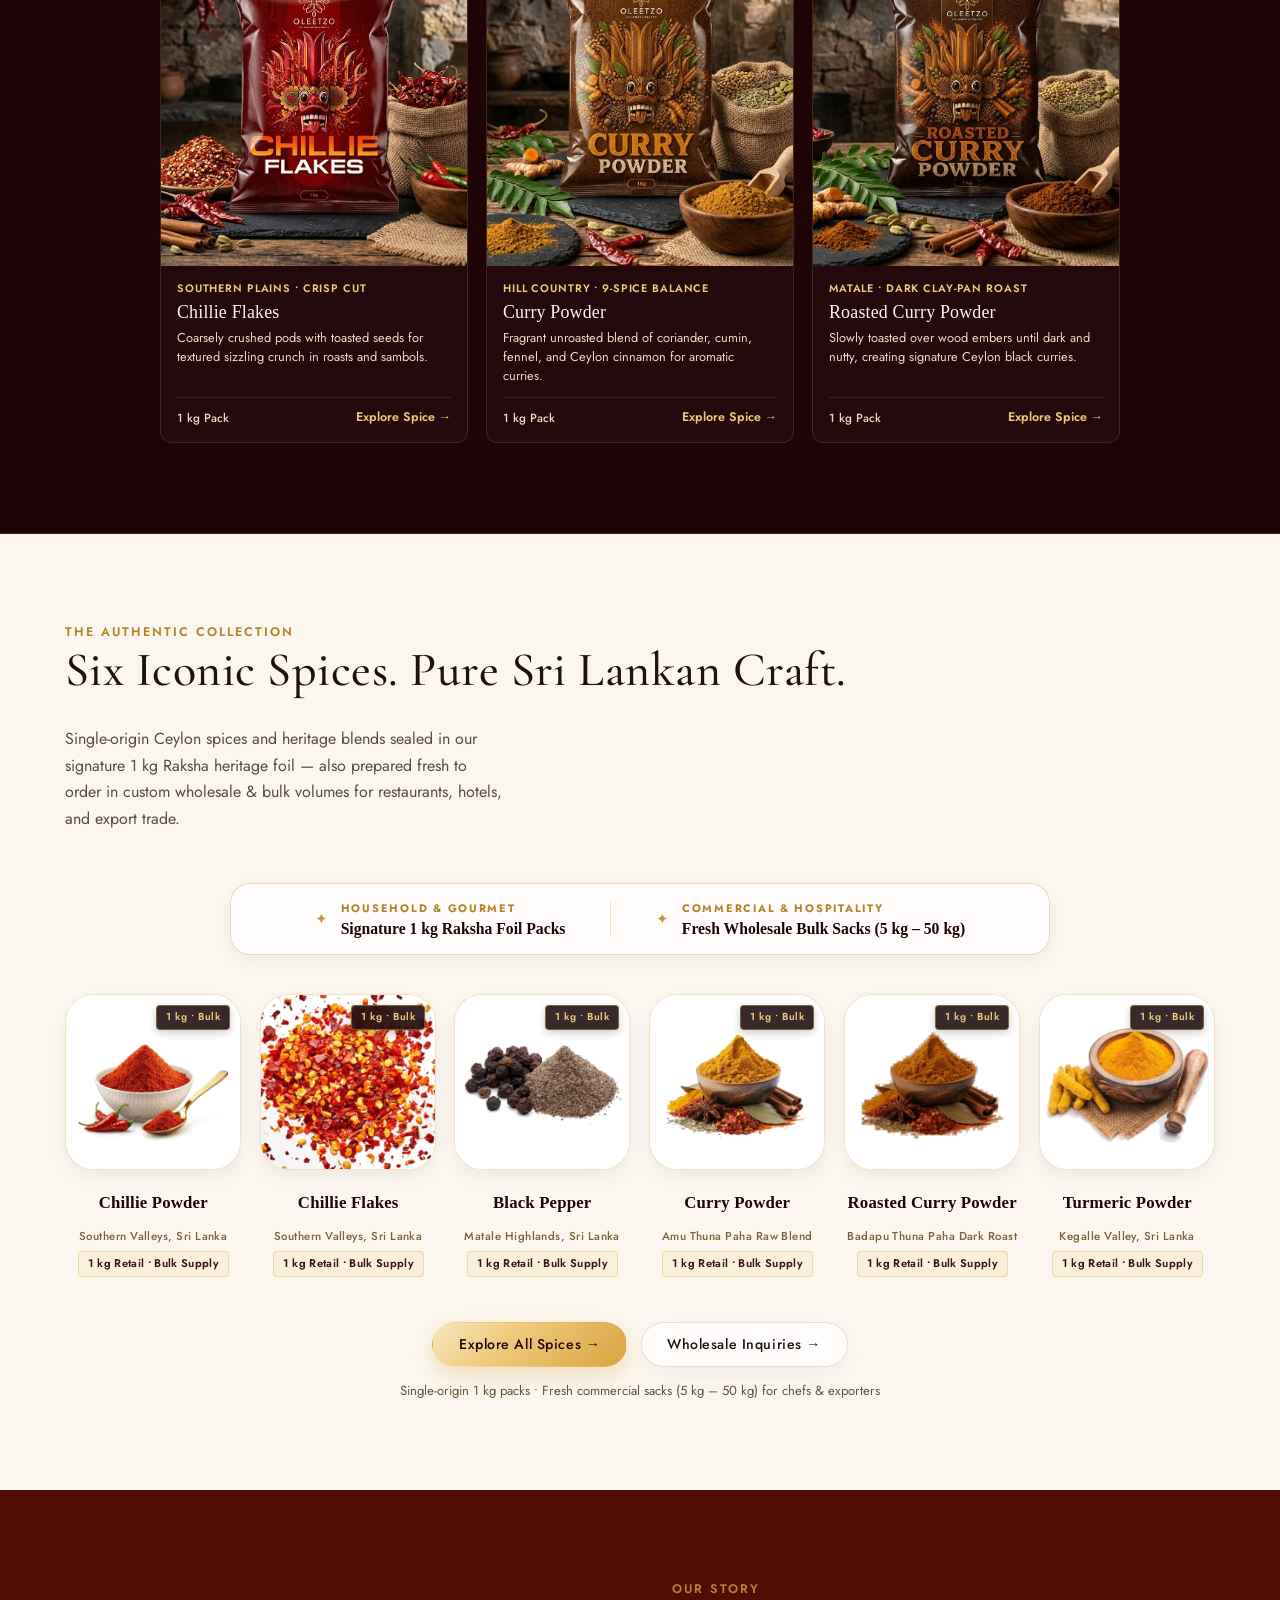
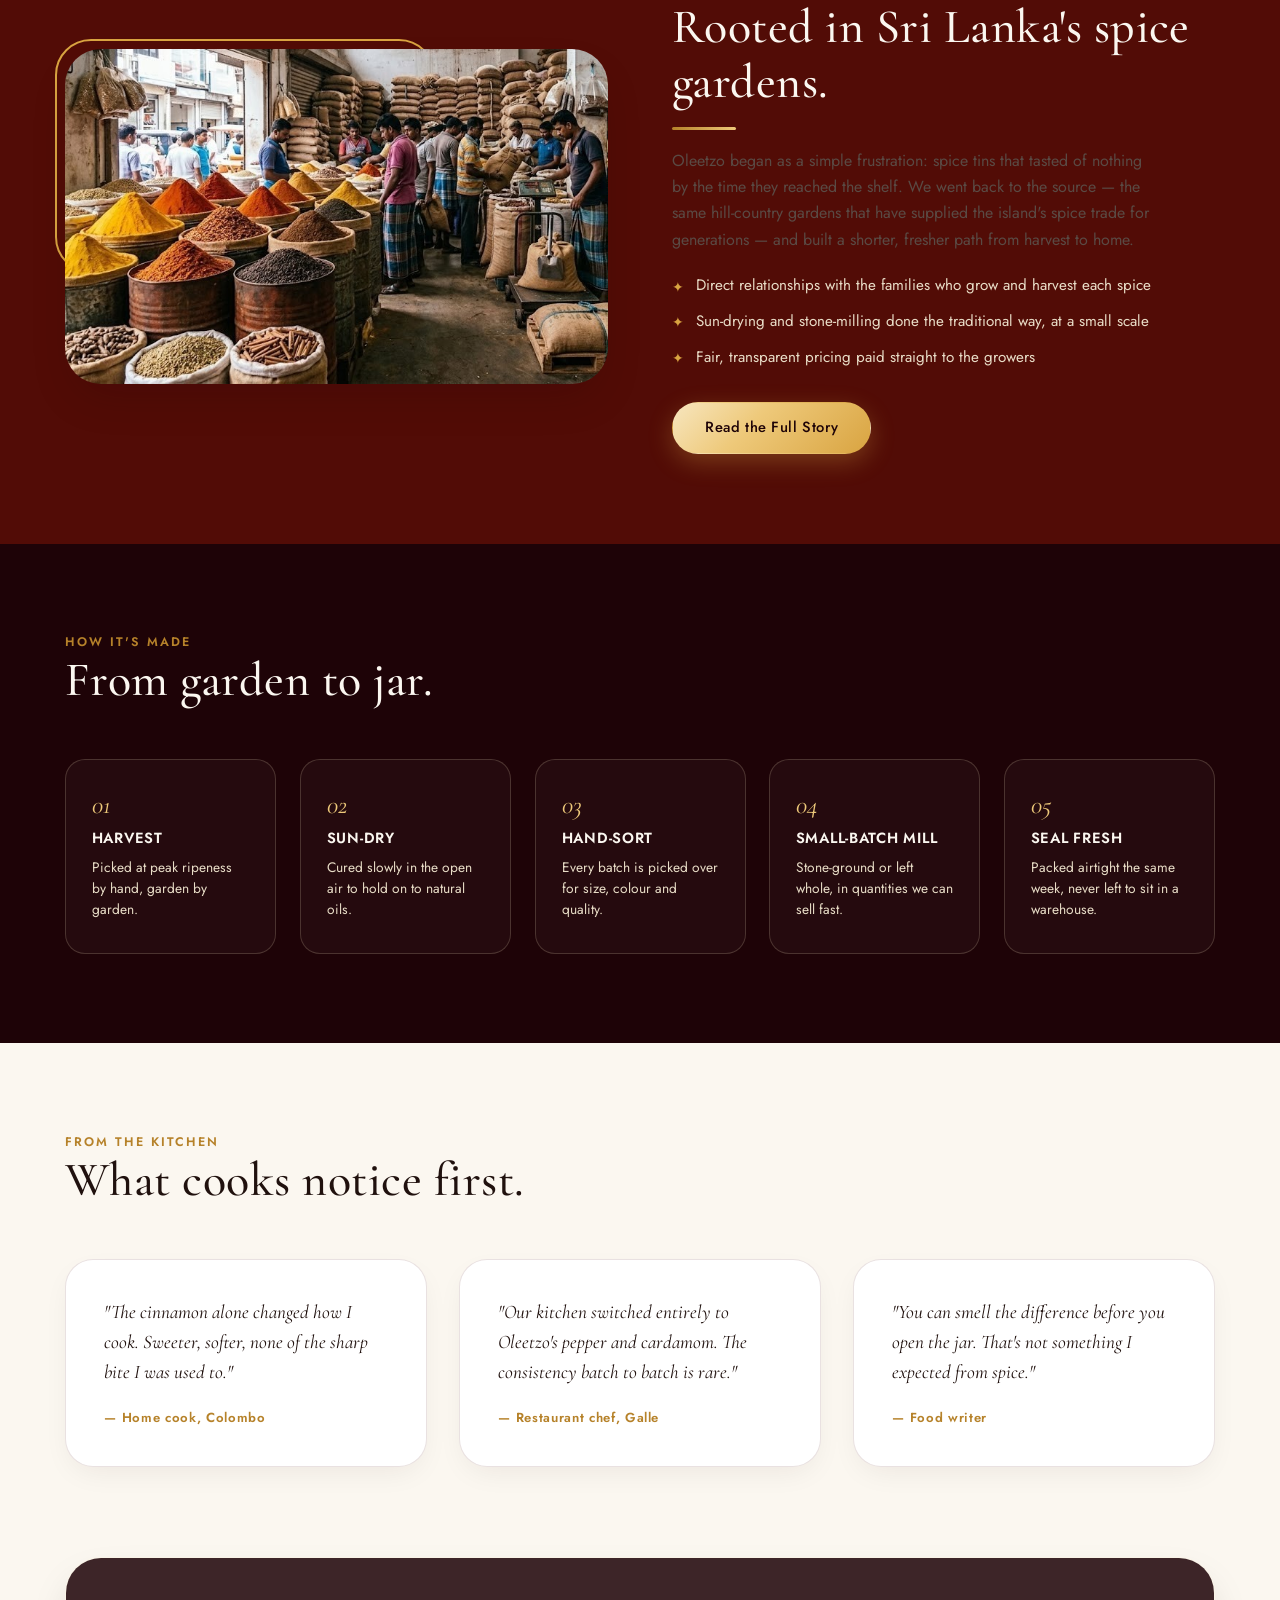
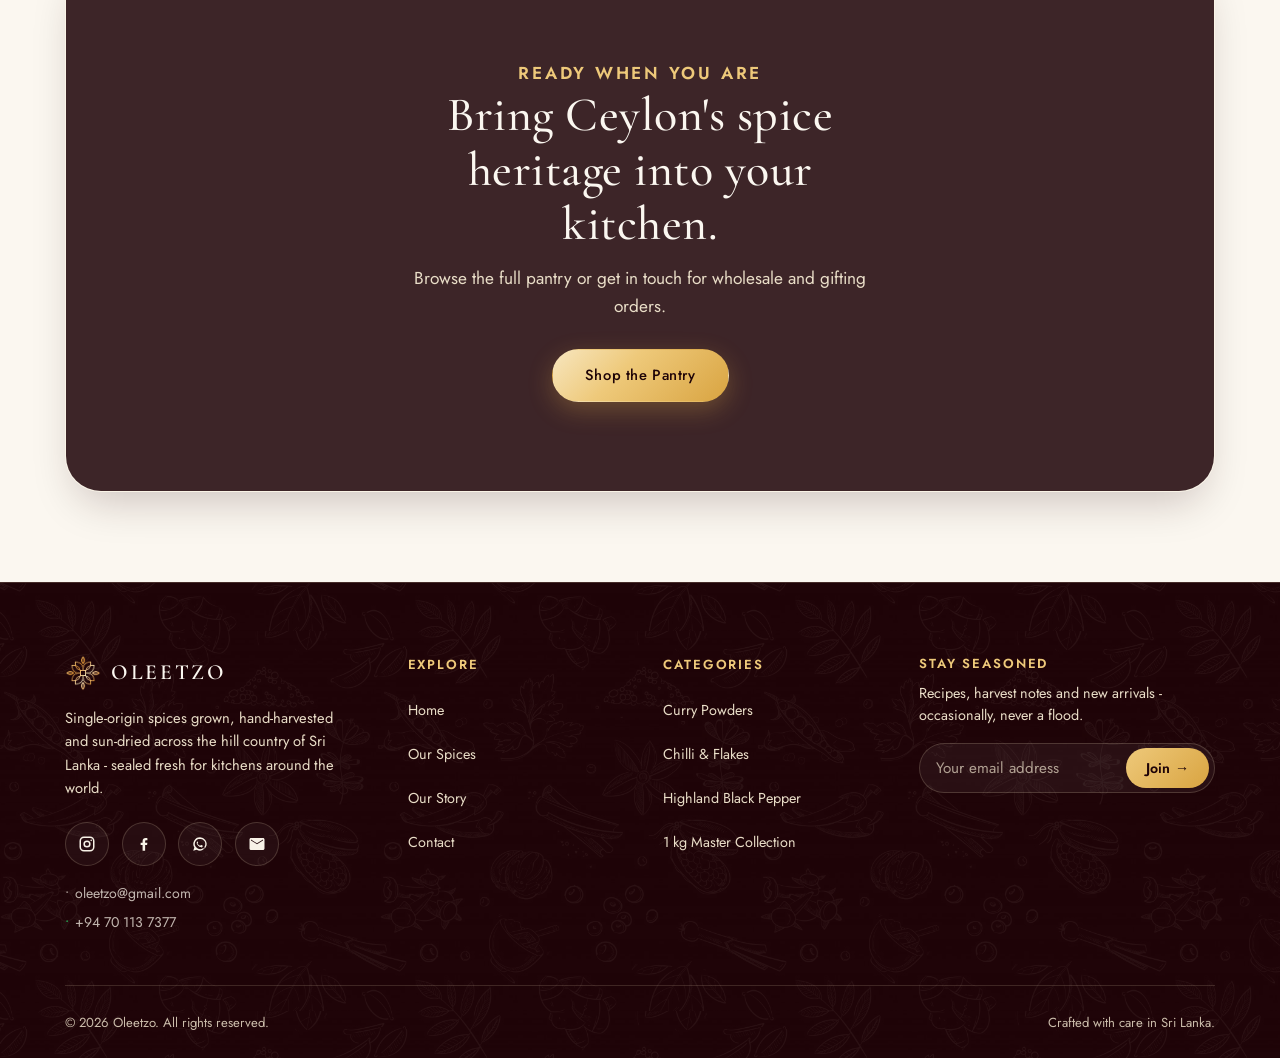
==== commit 1a246aad: "feat: add global stylesheet, landing pages, contact form, and spice asset library" ====
--- a/index.html
+++ b/index.html
@@ -50,6 +50,137 @@
 
   <a href="#main-content" class="skip-link">Skip to main content</a>
 
+  <!-- ================= LUXURY BOTANICAL SPICE SYMBOLS (RICH GRADIENTS) ================= -->
+  <svg style="display:none;" xmlns="http://www.w3.org/2000/svg">
+    <defs>
+      <!-- Star Anise -->
+      <g id="falling-anise" viewBox="0 0 50 50">
+        <radialGradient id="aniseGrad" cx="50%" cy="50%" r="50%">
+          <stop offset="0%" stop-color="#f3cb7c"/>
+          <stop offset="45%" stop-color="#b67329"/>
+          <stop offset="100%" stop-color="#5a2e0e"/>
+        </radialGradient>
+        <radialGradient id="seedGrad" cx="40%" cy="35%" r="60%">
+          <stop offset="0%" stop-color="#ffe4a0"/>
+          <stop offset="60%" stop-color="#c9822b"/>
+          <stop offset="100%" stop-color="#4e2105"/>
+        </radialGradient>
+        <path d="M25 6 C26.5 13, 29 17, 38 12 C32 19, 31 22, 44 25 C31 26, 31 29, 38 38 C29 33, 26.5 37, 25 44 C23.5 37, 21 33, 12 38 C19 29, 19 26, 6 25 C19 22, 18 19, 12 12 C21 17, 23.5 13, 25 6 Z" fill="url(#aniseGrad)"/>
+        <circle cx="25" cy="25" r="4.5" fill="#441a06"/>
+        <ellipse cx="25" cy="14" rx="2.2" ry="3" fill="url(#seedGrad)"/>
+        <ellipse cx="33" cy="17" rx="2.2" ry="3" transform="rotate(45 33 17)" fill="url(#seedGrad)"/>
+        <ellipse cx="36" cy="25" rx="3" ry="2.2" fill="url(#seedGrad)"/>
+        <ellipse cx="33" cy="33" rx="2.2" ry="3" transform="rotate(-45 33 33)" fill="url(#seedGrad)"/>
+        <ellipse cx="25" cy="36" rx="2.2" ry="3" fill="url(#seedGrad)"/>
+        <ellipse cx="17" cy="33" rx="2.2" ry="3" transform="rotate(45 17 33)" fill="url(#seedGrad)"/>
+        <ellipse cx="14" cy="25" rx="3" ry="2.2" fill="url(#seedGrad)"/>
+        <ellipse cx="17" cy="17" rx="2.2" ry="3" transform="rotate(-45 17 17)" fill="url(#seedGrad)"/>
+      </g>
+
+      <!-- Ceylon Chilli Pepper -->
+      <g id="falling-chilli" viewBox="0 0 50 50">
+        <linearGradient id="chilliGrad" x1="0%" y1="0%" x2="100%" y2="100%">
+          <stop offset="0%" stop-color="#ff5c4d"/>
+          <stop offset="50%" stop-color="#d62218"/>
+          <stop offset="100%" stop-color="#6b0606"/>
+        </linearGradient>
+        <linearGradient id="stemGrad" x1="0%" y1="0%" x2="0%" y2="100%">
+          <stop offset="0%" stop-color="#7a9632"/>
+          <stop offset="100%" stop-color="#3d5212"/>
+        </linearGradient>
+        <path d="M38 8 C34 9, 27 12, 21 18 C14 26, 9 36, 12 43 C13 45, 17 44, 21 40 C28 33, 35 24, 39 16 C41 12, 41 8, 38 8 Z" fill="url(#chilliGrad)"/>
+        <path d="M36 12 C33 16, 26 25, 20 33 C18 36, 16 38, 15 39" fill="none" stroke="#ffa298" stroke-width="1.2" opacity="0.65" stroke-linecap="round"/>
+        <path d="M38 8 C39 5, 42 3, 44 4 C43 6, 41 7, 39 9" fill="none" stroke="url(#stemGrad)" stroke-width="2.2" stroke-linecap="round"/>
+        <path d="M34 9 C36 12, 38 12, 40 10" fill="url(#stemGrad)"/>
+      </g>
+
+      <!-- Green Cardamom Pod -->
+      <g id="falling-cardamom" viewBox="0 0 50 50">
+        <linearGradient id="cardamomGrad" x1="0%" y1="0%" x2="100%" y2="100%">
+          <stop offset="0%" stop-color="#d0e286"/>
+          <stop offset="45%" stop-color="#8ba83e"/>
+          <stop offset="100%" stop-color="#435817"/>
+        </linearGradient>
+        <path d="M25 5 C35 12, 38 27, 31 39 C28 44, 22 44, 19 39 C12 27, 15 12, 25 5 Z" fill="url(#cardamomGrad)"/>
+        <path d="M25 5 C28 16, 28 30, 25 43" fill="none" stroke="#5f771e" stroke-width="1.4" opacity="0.75"/>
+        <path d="M20 9 C17 19, 17 29, 21 39" fill="none" stroke="#5f771e" stroke-width="1.2" opacity="0.75"/>
+        <path d="M30 9 C33 19, 33 29, 29 39" fill="none" stroke="#5f771e" stroke-width="1.2" opacity="0.75"/>
+        <path d="M25 5 L25 2" stroke="#485c15" stroke-width="2" stroke-linecap="round"/>
+      </g>
+
+      <!-- Ceylon Cinnamon Quills -->
+      <g id="falling-cinnamon" viewBox="0 0 50 50">
+        <linearGradient id="cinnGrad" x1="0%" y1="0%" x2="100%" y2="80%">
+          <stop offset="0%" stop-color="#e29b63"/>
+          <stop offset="40%" stop-color="#ad5323"/>
+          <stop offset="100%" stop-color="#551e06"/>
+        </linearGradient>
+        <linearGradient id="cinnInner" x1="0%" y1="0%" x2="0%" y2="100%">
+          <stop offset="0%" stop-color="#4a1803"/>
+          <stop offset="100%" stop-color="#240b01"/>
+        </linearGradient>
+        <g transform="rotate(-30 25 25)">
+          <rect x="10" y="15" width="30" height="9" rx="4.5" fill="url(#cinnGrad)"/>
+          <ellipse cx="13" cy="19.5" rx="3.5" ry="4" fill="url(#cinnInner)"/>
+          <path d="M13 17 A 2 2 0 1 0 13 22" fill="none" stroke="#e09055" stroke-width="1.2"/>
+          <rect x="15" y="26" width="28" height="8" rx="4" fill="url(#cinnGrad)"/>
+          <ellipse cx="18" cy="30" rx="3" ry="3.5" fill="url(#cinnInner)"/>
+        </g>
+      </g>
+
+      <!-- Ceylon Clove -->
+      <g id="falling-clove" viewBox="0 0 50 50">
+        <radialGradient id="cloveHead" cx="40%" cy="35%" r="60%">
+          <stop offset="0%" stop-color="#ba633f"/>
+          <stop offset="60%" stop-color="#732a10"/>
+          <stop offset="100%" stop-color="#361004"/>
+        </radialGradient>
+        <linearGradient id="cloveStem" x1="0%" y1="0%" x2="100%" y2="0%">
+          <stop offset="0%" stop-color="#913919"/>
+          <stop offset="50%" stop-color="#5a1d08"/>
+          <stop offset="100%" stop-color="#2e0c02"/>
+        </linearGradient>
+        <circle cx="25" cy="14" r="7" fill="url(#cloveHead)"/>
+        <path d="M16 16 L20 18 L25 20 L30 18 L34 16 L31 22 L19 22 Z" fill="#66220a"/>
+        <path d="M22 21 L21 40 C21 42, 29 42, 29 40 L28 21 Z" fill="url(#cloveStem)"/>
+      </g>
+
+      <!-- Highland Peppercorns Cluster -->
+      <g id="falling-pepper" viewBox="0 0 50 50">
+        <radialGradient id="pepper1" cx="35%" cy="30%" r="65%">
+          <stop offset="0%" stop-color="#694b40"/>
+          <stop offset="35%" stop-color="#36221c"/>
+          <stop offset="85%" stop-color="#140a08"/>
+          <stop offset="100%" stop-color="#050202"/>
+        </radialGradient>
+        <radialGradient id="pepper2" cx="35%" cy="30%" r="65%">
+          <stop offset="0%" stop-color="#78594e"/>
+          <stop offset="40%" stop-color="#422c24"/>
+          <stop offset="100%" stop-color="#110705"/>
+        </radialGradient>
+        <circle cx="19" cy="20" r="9" fill="url(#pepper1)"/>
+        <circle cx="32" cy="23" r="8" fill="url(#pepper2)"/>
+        <circle cx="24" cy="33" r="7.5" fill="url(#pepper1)"/>
+        <circle cx="16" cy="17" r="1.5" fill="#a48275" opacity="0.75"/>
+        <circle cx="30" cy="21" r="1.4" fill="#a48275" opacity="0.75"/>
+        <circle cx="22" cy="31" r="1.2" fill="#a48275" opacity="0.75"/>
+      </g>
+
+      <!-- Golden Turmeric / Saffron Fleck -->
+      <g id="falling-fleck" viewBox="0 0 30 30">
+        <radialGradient id="fleckGrad" cx="40%" cy="40%" r="60%">
+          <stop offset="0%" stop-color="#fff2a8"/>
+          <stop offset="45%" stop-color="#f5b331"/>
+          <stop offset="100%" stop-color="#c96f0e"/>
+        </radialGradient>
+        <path d="M15 3 C17 9, 21 13, 27 15 C21 17, 17 21, 15 27 C13 21, 9 17, 3 15 C9 13, 13 9, 15 3 Z" fill="url(#fleckGrad)"/>
+      </g>
+    </defs>
+  </svg>
+
+  <!-- Ambient Luxury Falling Spices Shower (Scattered from Top to Bottom) -->
+  <div id="fallingSpicesOverlay" class="falling-spices-overlay" aria-hidden="true"></div>
+
   <header id="site-header"></header>
 
   <!-- ================= HERO ================= -->
@@ -110,6 +241,172 @@
     </div>
   </section>
 
+  <!-- ================= MASTER PRODUCT SHOWCASE (WOW FACTOR) ================= -->
+  <section class="section-showcase" id="product-showcase">
+    <div class="wrap">
+      <!-- Section Header -->
+      <div class="showcase-head">
+        <p class="eyebrow">THE OLEETZO MASTER EXPERIENCE</p>
+        <h2>Every Grain Tells a Story of Pure Sri Lankan Craft.</h2>
+        <p class="showcase-lede">
+          From lush hill-country gardens to your kitchen. Sun-cured spices sealed at peak aroma in our signature 1 kg Raksha heritage packaging.
+        </p>
+      </div>
+
+      <!-- Master Panorama Editorial Canvas (Clean, Natural, No Floating Clutter) -->
+      <div class="showcase-master-frame">
+        <img src="assets/images/oleetzo-collection-showcase.jpg" 
+             alt="Oleetzo Full Spice Collection Master Showcase in Traditional Kitchen Setting" 
+             class="showcase-master-photo" 
+             loading="lazy">
+      </div>
+
+      <!-- Understated Provenance & Craft Pillars (Bespoke Editorial Typography) -->
+      <div class="showcase-provenance-row">
+        <div class="prov-block">
+          <span class="prov-number">01</span>
+          <div class="prov-info">
+            <h4>Single-Origin Gardens</h4>
+            <p>Directly sourced from family-tended plots across Matale and southern valleys.</p>
+          </div>
+        </div>
+        <div class="prov-sep" aria-hidden="true"></div>
+        <div class="prov-block">
+          <span class="prov-number">02</span>
+          <div class="prov-info">
+            <h4>Raksha Heritage Foil</h4>
+            <p>Sealed in 1 kg triple-barrier pouches adorned with traditional Sri Lankan mask art.</p>
+          </div>
+        </div>
+        <div class="prov-sep" aria-hidden="true"></div>
+        <div class="prov-block">
+          <span class="prov-number">03</span>
+          <div class="prov-info">
+            <h4>Pure & Sun-Dried</h4>
+            <p>Natural sun-curing on woven mats with zero dyes, artificial colors, or fillers.</p>
+          </div>
+        </div>
+      </div>
+
+      <!-- Individual Lifestyle Packaging Showcase Spotlight Grid with 'WOW' Factor -->
+      <div class="showcase-spotlights">
+        <div class="spotlight-header">
+          <div>
+            <span class="spotlight-tag">CURATED SPOTLIGHTS</span>
+            <h3>Signature 1 kg Packaging</h3>
+          </div>
+          <p class="spotlight-sub">Click any package to explore single-origin traceability, culinary pairings & tasting profile.</p>
+        </div>
+
+        <div class="spotlight-grid">
+          <!-- Item 1: Turmeric Powder -->
+          <a href="product-detail.html?id=turmeric-powder" class="spotlight-card">
+            <div class="spotlight-media">
+              <img src="assets/images/products/turmeric-powder-lifestyle.jpg" alt="Oleetzo Turmeric Powder 1kg Pack" loading="lazy">
+              <div class="spotlight-badge">Gold Standard</div>
+            </div>
+            <div class="spotlight-info">
+              <span class="spotlight-origin">Kandy Hills &bull; 5.8% Curcumin</span>
+              <h4>Turmeric Powder</h4>
+              <p>Luminous golden hue with deep earthy warmth, rich volatile oils, and vibrant health potency.</p>
+              <div class="spotlight-meta">
+                <span class="meta-weight">1 kg Pack</span>
+                <span class="meta-link">Explore Spice &rarr;</span>
+              </div>
+            </div>
+          </a>
+
+          <!-- Item 2: Black Pepper -->
+          <a href="product-detail.html?id=black-pepper" class="spotlight-card">
+            <div class="spotlight-media">
+              <img src="assets/images/products/black-pepper-lifestyle.jpg" alt="Oleetzo Black Pepper 1kg Pack" loading="lazy">
+              <div class="spotlight-badge">Highland Bold</div>
+            </div>
+            <div class="spotlight-info">
+              <span class="spotlight-origin">Matale Slopes &bull; High Piperine</span>
+              <h4>Black Pepper</h4>
+              <p>Sun-cured highland berries delivering an explosive pungent crack and aromatic wood notes.</p>
+              <div class="spotlight-meta">
+                <span class="meta-weight">1 kg Pack</span>
+                <span class="meta-link">Explore Spice &rarr;</span>
+              </div>
+            </div>
+          </a>
+
+          <!-- Item 3: Chillie Powder -->
+          <a href="product-detail.html?id=chillie-powder" class="spotlight-card">
+            <div class="spotlight-media">
+              <img src="assets/images/products/chillie-powder-lifestyle.jpg" alt="Oleetzo Chillie Powder 1kg Pack" loading="lazy">
+              <div class="spotlight-badge">Fierce Red</div>
+            </div>
+            <div class="spotlight-info">
+              <span class="spotlight-origin">Southern Valleys &bull; Slow-Milled</span>
+              <h4>Chillie Powder</h4>
+              <p>Deep scarlet sun-dried chillies ground slowly to retain capsaicin brilliance and natural sweetness.</p>
+              <div class="spotlight-meta">
+                <span class="meta-weight">1 kg Pack</span>
+                <span class="meta-link">Explore Spice &rarr;</span>
+              </div>
+            </div>
+          </a>
+
+          <!-- Item 4: Chillie Flakes -->
+          <a href="product-detail.html?id=chillie-flakes" class="spotlight-card">
+            <div class="spotlight-media">
+              <img src="assets/images/products/chillie-flakes-lifestyle.jpg" alt="Oleetzo Chillie Flakes 1kg Pack" loading="lazy">
+              <div class="spotlight-badge">Coarse Flakes</div>
+            </div>
+            <div class="spotlight-info">
+              <span class="spotlight-origin">Southern Plains &bull; Crisp Cut</span>
+              <h4>Chillie Flakes</h4>
+              <p>Coarsely crushed pods with toasted seeds for textured sizzling crunch in roasts and sambols.</p>
+              <div class="spotlight-meta">
+                <span class="meta-weight">1 kg Pack</span>
+                <span class="meta-link">Explore Spice &rarr;</span>
+              </div>
+            </div>
+          </a>
+
+          <!-- Item 5: Curry Powder -->
+          <a href="product-detail.html?id=curry-powder" class="spotlight-card">
+            <div class="spotlight-media">
+              <img src="assets/images/products/curry-powder-lifestyle.jpg" alt="Oleetzo Raw Curry Powder 1kg Pack" loading="lazy">
+              <div class="spotlight-badge">Raw Heritage</div>
+            </div>
+            <div class="spotlight-info">
+              <span class="spotlight-origin">Hill Country &bull; 9-Spice Balance</span>
+              <h4>Curry Powder</h4>
+              <p>Fragrant unroasted blend of coriander, cumin, fennel, and Ceylon cinnamon for aromatic curries.</p>
+              <div class="spotlight-meta">
+                <span class="meta-weight">1 kg Pack</span>
+                <span class="meta-link">Explore Spice &rarr;</span>
+              </div>
+            </div>
+          </a>
+
+          <!-- Item 6: Roasted Curry Powder -->
+          <a href="product-detail.html?id=roasted-curry-powder" class="spotlight-card">
+            <div class="spotlight-media">
+              <img src="assets/images/products/roasted-curry-powder-lifestyle.jpg" alt="Oleetzo Roasted Curry Powder 1kg Pack" loading="lazy">
+              <div class="spotlight-badge">Slow-Roasted</div>
+            </div>
+            <div class="spotlight-info">
+              <span class="spotlight-origin">Matale &bull; Dark Clay-Pan Roast</span>
+              <h4>Roasted Curry Powder</h4>
+              <p>Slowly toasted over wood embers until dark and nutty, creating signature Ceylon black curries.</p>
+              <div class="spotlight-meta">
+                <span class="meta-weight">1 kg Pack</span>
+                <span class="meta-link">Explore Spice &rarr;</span>
+              </div>
+            </div>
+          </a>
+        </div>
+      </div>
+    </div>
+  </section>
+
+
+
   <!-- ================= AUTHENTIC SPICES COLLECTION ================= -->
   <section class="section-cream">
     <div class="wrap">
@@ -118,78 +415,105 @@
           <p class="eyebrow">THE AUTHENTIC COLLECTION</p>
           <h2>Six Iconic Spices. Pure Sri Lankan Craft.</h2>
         </div>
-        <p class="section-lede">Single-origin Ceylon spices and heritage blends sealed in our signature 1 kg packs adorned with traditional Sri Lankan Raksha artwork.</p>
-      </div>
+        <p class="section-lede">Single-origin Ceylon spices and heritage blends sealed in our signature 1 kg Raksha heritage foil — also prepared fresh to order in custom wholesale &amp; bulk volumes for restaurants, hotels, and export trade.</p>
+      </div>
+
+      <!-- Trade & Retail Supply Ledger (Artisanal Luxury Format) -->
+      <div class="collection-supply-ledger">
+        <div class="supply-ledger-item">
+          <span class="ledger-ornament">&#10022;</span>
+          <div class="ledger-text">
+            <span class="ledger-label">Household &amp; Gourmet</span>
+            <span class="ledger-detail">Signature 1 kg Raksha Foil Packs</span>
+          </div>
+        </div>
+        <div class="supply-ledger-divider" aria-hidden="true"></div>
+        <div class="supply-ledger-item">
+          <span class="ledger-ornament">&#10022;</span>
+          <div class="ledger-text">
+            <span class="ledger-label">Commercial &amp; Hospitality</span>
+            <span class="ledger-detail">Fresh Wholesale Bulk Sacks (5 kg – 50 kg)</span>
+          </div>
+        </div>
+      </div>
+
       <div class="products-collection-grid">
         <div class="spice-card">
           <a href="product-detail.html?id=chillie-powder">
             <div class="frame packaging-frame">
-              <span class="pack-badge">1 kg Pack</span>
-              <img loading="lazy" src="assets/images/products/chillie-powder.jpg" alt="Oleetzo Chillie Powder 1kg Pack">
+              <span class="pack-badge">1 kg &bull; Bulk</span>
+              <img loading="lazy" src="assets/images/products/chillie-powder-culinary.jpg" alt="Oleetzo Pure Chillie Powder in Artisan Bowl">
             </div>
             <h3>Chillie Powder</h3>
             <p class="origin">Southern Valleys, Sri Lanka</p>
-            <span class="pack-badge-subtle">1 kg Net Weight</span>
+            <span class="pack-badge-subtle">1 kg Retail &bull; Bulk Supply</span>
           </a>
         </div>
         <div class="spice-card">
           <a href="product-detail.html?id=chillie-flakes">
             <div class="frame packaging-frame">
-              <span class="pack-badge">1 kg Pack</span>
-              <img loading="lazy" src="assets/images/products/chillie-flakes.jpg" alt="Oleetzo Chillie Flakes 1kg Pack">
+              <span class="pack-badge">1 kg &bull; Bulk</span>
+              <img loading="lazy" src="assets/images/products/chillie-flakes-culinary.jpg" alt="Oleetzo Sun-Dried Coarse Chillie Flakes">
             </div>
             <h3>Chillie Flakes</h3>
             <p class="origin">Southern Valleys, Sri Lanka</p>
-            <span class="pack-badge-subtle">1 kg Net Weight</span>
+            <span class="pack-badge-subtle">1 kg Retail &bull; Bulk Supply</span>
           </a>
         </div>
         <div class="spice-card">
           <a href="product-detail.html?id=black-pepper">
             <div class="frame packaging-frame">
-              <span class="pack-badge">1 kg Pack</span>
-              <img loading="lazy" src="assets/images/products/black-pepper.jpg" alt="Oleetzo Black Pepper 1kg Pack">
+              <span class="pack-badge">1 kg &bull; Bulk</span>
+              <img loading="lazy" src="assets/images/products/black-pepper-culinary.jpg" alt="Oleetzo Matale Black Peppercorns and Fresh Ground Pepper">
             </div>
             <h3>Black Pepper</h3>
             <p class="origin">Matale Highlands, Sri Lanka</p>
-            <span class="pack-badge-subtle">1 kg Net Weight</span>
+            <span class="pack-badge-subtle">1 kg Retail &bull; Bulk Supply</span>
           </a>
         </div>
         <div class="spice-card">
           <a href="product-detail.html?id=curry-powder">
             <div class="frame packaging-frame">
-              <span class="pack-badge">1 kg Pack</span>
-              <img loading="lazy" src="assets/images/products/curry-powder.jpg" alt="Oleetzo Curry Powder 1kg Pack">
+              <span class="pack-badge">1 kg &bull; Bulk</span>
+              <img loading="lazy" src="assets/images/products/curry-powder-culinary.jpg" alt="Oleetzo Traditional Raw Curry Powder Blend">
             </div>
             <h3>Curry Powder</h3>
             <p class="origin">Amu Thuna Paha Raw Blend</p>
-            <span class="pack-badge-subtle">1 kg Net Weight</span>
+            <span class="pack-badge-subtle">1 kg Retail &bull; Bulk Supply</span>
           </a>
         </div>
         <div class="spice-card">
           <a href="product-detail.html?id=roasted-curry-powder">
             <div class="frame packaging-frame">
-              <span class="pack-badge">1 kg Pack</span>
-              <img loading="lazy" src="assets/images/products/roasted-curry-powder.jpg" alt="Oleetzo Roasted Curry Powder 1kg Pack">
+              <span class="pack-badge">1 kg &bull; Bulk</span>
+              <img loading="lazy" src="assets/images/products/roasted-curry-powder-culinary.jpg" alt="Oleetzo Slow Clay-Roasted Dark Curry Powder">
             </div>
             <h3>Roasted Curry Powder</h3>
             <p class="origin">Badapu Thuna Paha Dark Roast</p>
-            <span class="pack-badge-subtle">1 kg Net Weight</span>
+            <span class="pack-badge-subtle">1 kg Retail &bull; Bulk Supply</span>
           </a>
         </div>
         <div class="spice-card">
           <a href="product-detail.html?id=turmeric-powder">
             <div class="frame packaging-frame">
-              <span class="pack-badge">1 kg Pack</span>
-              <img loading="lazy" src="assets/images/products/turmeric-powder.jpg" alt="Oleetzo Turmeric Powder 1kg Pack">
+              <span class="pack-badge">1 kg &bull; Bulk</span>
+              <img loading="lazy" src="assets/images/products/turmeric-powder-culinary.jpg" alt="Oleetzo Pure Golden Turmeric Powder with Pestle and Roots">
             </div>
             <h3>Turmeric Powder</h3>
             <p class="origin">Kegalle Valley, Sri Lanka</p>
-            <span class="pack-badge-subtle">1 kg Net Weight</span>
-          </a>
-        </div>
-      </div>
-      <div style="text-align:center;margin-top:clamp(2rem, 5vw, 3.5rem);">
-        <a class="btn btn-gold" href="products.html">Explore All 1 kg Spices &rarr;</a>
+            <span class="pack-badge-subtle">1 kg Retail &bull; Bulk Supply</span>
+          </a>
+        </div>
+      </div>
+
+      <div class="collection-footer-bar">
+        <div class="collection-action-buttons">
+          <a class="btn btn-gold" href="products.html">Explore All Spices &rarr;</a>
+          <a class="btn btn-line-dark" href="contact.html?subject=Wholesale%20Inquiry">Wholesale Inquiries &rarr;</a>
+        </div>
+        <p class="collection-trade-footnote">
+          Single-origin 1 kg packs &bull; Fresh commercial sacks (5 kg – 50 kg) for chefs &amp; exporters
+        </p>
       </div>
     </div>
   </section>
--- a/css/global.css
+++ b/css/global.css
@@ -1218,6 +1218,23 @@
   .spice-grid {
     grid-template-columns: 1fr;
     gap: 1.5rem;
+  }
+}
+
+.garden-grid {
+  grid-template-columns: repeat(3, 1fr);
+  gap: clamp(1.4rem, 2.5vw, 2.2rem);
+}
+
+@media (max-width: 820px) {
+  .garden-grid {
+    grid-template-columns: repeat(2, 1fr);
+  }
+}
+
+@media (max-width: 580px) {
+  .garden-grid {
+    grid-template-columns: 1fr;
   }
 }
 
@@ -2597,92 +2614,242 @@
    ===================================================== */
 .products-collection-grid {
   display: grid;
-  grid-template-columns: repeat(3, 1fr);
-  gap: 1.8rem;
-  margin-top: 2.2rem;
-}
-@media (min-width: 1400px) {
-  .products-collection-grid {
-    grid-template-columns: repeat(6, 1fr);
-    gap: 1.25rem;
-  }
-}
-@media (max-width: 1100px) {
+  grid-template-columns: repeat(6, 1fr);
+  gap: 1.15rem;
+  margin-top: 2rem;
+}
+@media (max-width: 1180px) {
   .products-collection-grid {
     grid-template-columns: repeat(3, 1fr);
-    gap: 1.5rem;
+    gap: 1.35rem;
   }
 }
 @media (max-width: 768px) {
   .products-collection-grid {
     grid-template-columns: repeat(2, 1fr);
-    gap: 1.2rem;
-  }
-}
-@media (max-width: 500px) {
+    gap: 1.1rem;
+  }
+}
+@media (max-width: 480px) {
   .products-collection-grid {
     grid-template-columns: 1fr;
-    max-width: 340px;
+    max-width: 280px;
     margin-inline: auto;
   }
 }
 
+.products-collection-grid .spice-card {
+  display: flex;
+  flex-direction: column;
+}
+
+.products-collection-grid .spice-card a {
+  text-decoration: none;
+  color: inherit;
+  display: flex;
+  flex-direction: column;
+  height: 100%;
+}
+
 .spice-card .frame.packaging-frame {
-  aspect-ratio: 2 / 3;
+  aspect-ratio: 1 / 1;
   width: 100%;
-  border-radius: var(--radius-lg);
+  border-radius: var(--radius-lg, 16px);
   position: relative;
   overflow: hidden;
-  background: radial-gradient(circle at 50% 30%, #3d0002, #140204);
-  border: 1px solid rgba(238, 201, 122, 0.3);
-  box-shadow: 0 16px 36px -10px rgba(30, 3, 7, 0.35);
-  transition: transform 0.5s cubic-bezier(0.16, 1, 0.3, 1), box-shadow 0.5s ease, border-color 0.5s ease;
+  background: #ffffff;
+  border: 1px solid rgba(217, 164, 65, 0.32);
+  box-shadow: 0 8px 24px -5px rgba(30, 3, 7, 0.08);
+  transition: transform 0.45s cubic-bezier(0.16, 1, 0.3, 1), box-shadow 0.45s ease, border-color 0.45s ease;
 }
 .spice-card:hover .frame.packaging-frame {
-  transform: translateY(-8px) scale(1.02);
+  transform: translateY(-5px);
   border-color: var(--gold-500);
-  box-shadow: 0 24px 50px -10px rgba(217, 164, 65, 0.35);
+  box-shadow: 0 16px 32px -5px rgba(217, 164, 65, 0.28);
 }
 .spice-card .frame.packaging-frame img {
   width: 100%;
   height: 100%;
   object-fit: cover;
-  transition: transform 0.6s cubic-bezier(0.16, 1, 0.3, 1);
+  transition: transform 0.5s cubic-bezier(0.16, 1, 0.3, 1);
 }
 .spice-card:hover .frame.packaging-frame img {
-  transform: scale(1.06);
+  transform: scale(1.05);
 }
 
 .pack-badge {
   position: absolute;
-  top: 12px;
-  right: 12px;
-  background: rgba(20, 2, 5, 0.88);
+  top: 10px;
+  right: 10px;
+  background: rgba(22, 4, 8, 0.85);
   backdrop-filter: blur(8px);
-  color: var(--gold-300);
-  border: 1px solid var(--gold-500);
+  -webkit-backdrop-filter: blur(8px);
+  color: var(--gold-300, #eec97a);
+  border: 1px solid rgba(217, 164, 65, 0.45);
+  font-size: 0.64rem;
+  font-weight: 600;
+  letter-spacing: 0.06em;
+  padding: 0.2rem 0.55rem;
+  border-radius: 4px;
+  z-index: 2;
+  box-shadow: 0 3px 8px rgba(0, 0, 0, 0.2);
+  pointer-events: none;
+}
+
+.products-collection-grid .spice-card h3 {
+  font-size: 1.05rem;
+  font-family: var(--font-heading, serif);
+  line-height: 1.25;
+  min-height: 2.6rem;
+  display: flex;
+  align-items: center;
+  justify-content: center;
+  text-align: center;
+  margin: 0.75rem 0 0.15rem;
+  color: var(--wine-950, #180308);
+  font-weight: 600;
+}
+
+.products-collection-grid .spice-card .origin {
+  font-size: 0.72rem;
+  color: #7b6237;
+  letter-spacing: 0.04em;
+  margin: 0 0 0.35rem;
+  line-height: 1.3;
+  min-height: 1.2rem;
+  display: flex;
+  align-items: center;
+  justify-content: center;
+  text-align: center;
+}
+
+.pack-badge-subtle {
+  display: inline-flex;
+  align-items: center;
+  justify-content: center;
+  gap: 5px;
   font-size: 0.7rem;
+  letter-spacing: 0.03em;
   font-weight: 600;
-  letter-spacing: 0.08em;
-  padding: 0.28rem 0.7rem;
-  border-radius: var(--radius-pill);
-  z-index: 2;
-  box-shadow: 0 4px 12px rgba(0,0,0,0.3);
-  pointer-events: none;
-}
-
-.pack-badge-subtle {
-  display: inline-block;
-  font-size: 0.72rem;
-  letter-spacing: 0.06em;
+  color: #3b111a;
+  background: rgba(247, 230, 191, 0.45);
+  border: 1px solid rgba(217, 164, 65, 0.32);
+  padding: 0.2rem 0.55rem;
+  border-radius: 4px;
+  margin-top: auto;
+  align-self: center;
+  transition: all 0.25s ease;
+}
+
+.spice-card:hover .pack-badge-subtle {
+  background: rgba(247, 230, 191, 0.85);
+  border-color: var(--gold-500);
+}
+
+/* Collection Supply Ledger Strip (Bespoke Editorial & Authentic) */
+.collection-supply-ledger {
+  display: flex;
+  align-items: center;
+  justify-content: center;
+  gap: clamp(1.4rem, 3.5vw, 2.8rem);
+  max-width: 820px;
+  margin: 1.8rem auto 2.4rem;
+  padding: 0.95rem 1.8rem;
+  background: rgba(255, 255, 255, 0.72);
+  border: 1px solid rgba(217, 164, 65, 0.38);
+  border-radius: var(--radius-md, 12px);
+  box-shadow: 0 6px 20px rgba(30, 3, 7, 0.05);
+  backdrop-filter: blur(6px);
+  -webkit-backdrop-filter: blur(6px);
+}
+
+.supply-ledger-item {
+  display: flex;
+  align-items: center;
+  gap: 0.8rem;
+}
+
+.ledger-ornament {
+  color: var(--gold-600, #b8861e);
+  font-size: 0.95rem;
+  line-height: 1;
+  opacity: 0.85;
+}
+
+.ledger-text {
+  display: flex;
+  flex-direction: column;
+  gap: 0.15rem;
+}
+
+.ledger-label {
+  font-size: 0.68rem;
+  letter-spacing: 0.16em;
+  text-transform: uppercase;
+  font-weight: 700;
+  color: var(--gold-700, #8c6316);
+}
+
+.ledger-detail {
+  font-family: var(--font-heading, serif);
+  font-size: 0.98rem;
   font-weight: 600;
-  color: var(--wine-900);
-  background: rgba(217, 164, 65, 0.18);
-  border: 1px solid rgba(217, 164, 65, 0.4);
-  padding: 0.25rem 0.65rem;
-  border-radius: var(--radius-pill);
-  margin-top: 0.3rem;
-}
+  color: var(--wine-950, #160408);
+  line-height: 1.25;
+}
+
+.supply-ledger-divider {
+  width: 1px;
+  height: 34px;
+  background: rgba(217, 164, 65, 0.35);
+}
+
+@media (max-width: 680px) {
+  .collection-supply-ledger {
+    flex-direction: column;
+    align-items: flex-start;
+    gap: 0.9rem;
+    padding: 1rem 1.2rem;
+    margin: 1.4rem 0 2rem;
+  }
+  .supply-ledger-divider {
+    display: none;
+  }
+}
+
+/* Collection Footer Actions & Trade Note (Clean Editorial Layout) */
+.collection-footer-bar {
+  margin-top: clamp(2rem, 3.5vw, 2.8rem);
+  text-align: center;
+  display: flex;
+  flex-direction: column;
+  align-items: center;
+  gap: 0.85rem;
+}
+
+.collection-action-buttons {
+  display: flex;
+  align-items: center;
+  justify-content: center;
+  gap: 0.85rem;
+  flex-wrap: wrap;
+}
+
+.collection-action-buttons .btn {
+  padding: 0.65rem 1.6rem;
+  font-size: 0.88rem;
+  letter-spacing: 0.04em;
+  min-height: 44px;
+}
+
+.collection-trade-footnote {
+  font-size: 0.82rem;
+  color: #66523c;
+  max-width: 600px;
+  margin: 0;
+  line-height: 1.5;
+}
+
 
 /* Products page cards */
 .product-card .img.packaging-img {
@@ -2897,3 +3064,400 @@
     max-height: 385px !important;
   }
 }
+
+/* =====================================================
+   LUXURY AMBIENT FALLING SPICES SHOWER (UDA IDAN PAHALATA)
+   ===================================================== */
+.falling-spices-overlay {
+  position: fixed;
+  inset: 0;
+  width: 100vw;
+  height: 100vh;
+  pointer-events: none;
+  overflow: hidden;
+  z-index: 10;
+  contain: strict;
+}
+
+.falling-spice-particle {
+  position: absolute;
+  top: -65px;
+  pointer-events: none;
+  will-change: transform, opacity;
+  animation: spiceFallAndSway var(--fall-duration, 14s) linear infinite;
+  animation-delay: var(--fall-delay, 0s);
+  filter: drop-shadow(0 3px 8px rgba(30, 3, 7, 0.28));
+}
+
+.falling-spice-particle svg {
+  display: block;
+  width: 100%;
+  height: 100%;
+  transform: rotate(var(--base-rot, 0deg));
+}
+
+/* 3D Tumbling & Natural Sway Falling Animation */
+@keyframes spiceFallAndSway {
+  0% {
+    transform: translateY(-60px) translateX(0) rotate(0deg) rotateY(0deg);
+    opacity: 0;
+  }
+  8% {
+    opacity: var(--target-opacity, 0.68);
+  }
+  25% {
+    transform: translateY(28vh) translateX(var(--sway-1, 24px)) rotate(var(--rot-1, 75deg)) rotateY(180deg);
+  }
+  50% {
+    transform: translateY(55vh) translateX(var(--sway-2, -22px)) rotate(var(--rot-2, 160deg)) rotateY(360deg);
+  }
+  75% {
+    transform: translateY(80vh) translateX(var(--sway-3, 18px)) rotate(var(--rot-3, 250deg)) rotateY(540deg);
+    opacity: var(--target-opacity, 0.68);
+  }
+  92% {
+    opacity: 0.35;
+  }
+  100% {
+    transform: translateY(108vh) translateX(var(--sway-4, -12px)) rotate(var(--rot-4, 360deg)) rotateY(720deg);
+    opacity: 0;
+  }
+}
+
+@media (max-width: 768px) {
+  .falling-spice-particle {
+    filter: drop-shadow(0 2px 5px rgba(35, 10, 5, 0.18));
+  }
+  .falling-spice-particle.hide-on-mobile {
+    display: none !important;
+  }
+}
+
+@media (prefers-reduced-motion: reduce) {
+  .falling-spices-overlay {
+    display: none !important;
+  }
+}
+
+/* =====================================================
+   MASTER PRODUCT SHOWCASE SECTION (EDITORIAL BESPOKE)
+   ===================================================== */
+.section-showcase {
+  background: var(--wine-950, #160408);
+  color: var(--ivory, #faf6f0);
+  padding: clamp(4rem, 7vw, 7.5rem) 0;
+  position: relative;
+  border-top: 1px solid rgba(238, 201, 122, 0.14);
+  border-bottom: 1px solid rgba(238, 201, 122, 0.14);
+}
+
+.showcase-head {
+  max-width: 760px;
+  margin: 0 auto 40px;
+  text-align: center;
+}
+
+.showcase-head .eyebrow {
+  color: var(--gold-400, #eec97a);
+  font-size: 0.8rem;
+  letter-spacing: 0.22em;
+  font-weight: 700;
+  text-transform: uppercase;
+  margin-bottom: 12px;
+  display: block;
+}
+
+.showcase-head h2 {
+  font-size: clamp(2rem, 3.6vw, 2.9rem);
+  font-family: var(--font-heading, serif);
+  line-height: 1.2;
+  color: var(--ivory, #fff);
+  margin-bottom: 14px;
+  letter-spacing: -0.01em;
+}
+
+.showcase-lede {
+  font-size: clamp(0.98rem, 1.2vw, 1.1rem);
+  color: var(--ivory-dim, rgba(250, 246, 240, 0.78));
+  line-height: 1.65;
+  max-width: 660px;
+  margin: 0 auto;
+}
+
+/* Master Panorama Photo Frame (Scaled to Compact Web Width) */
+.showcase-master-frame {
+  width: 100%;
+  max-width: 1020px;
+  margin: 0 auto 30px;
+  border-radius: 14px;
+  overflow: hidden;
+  border: 1px solid rgba(238, 201, 122, 0.22);
+  box-shadow: 0 16px 45px rgba(0, 0, 0, 0.45);
+  background: #0d0204;
+}
+
+.showcase-master-photo {
+  width: 100%;
+  height: auto;
+  display: block;
+  object-fit: cover;
+  transition: transform 0.8s ease;
+}
+
+.showcase-master-frame:hover .showcase-master-photo {
+  transform: scale(1.015);
+}
+
+/* Editorial Provenance & Craft Pillars (Bespoke Luxury Typography) */
+.showcase-provenance-row {
+  max-width: 960px;
+  margin: 0 auto 46px;
+  display: flex;
+  align-items: stretch;
+  justify-content: space-between;
+  gap: 28px;
+  padding: 22px 16px;
+  border-top: 1px solid rgba(238, 201, 122, 0.16);
+  border-bottom: 1px solid rgba(238, 201, 122, 0.16);
+}
+
+.prov-block {
+  flex: 1;
+  display: flex;
+  align-items: flex-start;
+  gap: 16px;
+}
+
+.prov-number {
+  font-family: var(--font-heading, serif);
+  font-size: 1.35rem;
+  color: var(--gold-400, #eec97a);
+  font-weight: 600;
+  line-height: 1;
+  flex-shrink: 0;
+  opacity: 0.9;
+  padding-top: 2px;
+}
+
+.prov-info h4 {
+  font-family: var(--font-heading, serif);
+  font-size: 1.08rem;
+  color: var(--ivory, #fff);
+  margin: 0 0 5px;
+  font-weight: 600;
+  letter-spacing: 0.01em;
+}
+
+.prov-info p {
+  font-size: 0.85rem;
+  color: var(--ivory-dim, rgba(250, 246, 240, 0.75));
+  line-height: 1.5;
+  margin: 0;
+}
+
+.prov-sep {
+  width: 1px;
+  background: rgba(238, 201, 122, 0.16);
+  flex-shrink: 0;
+}
+
+/* Spotlights Area */
+.showcase-spotlights {
+  position: relative;
+}
+
+.spotlight-header {
+  display: flex;
+  justify-content: space-between;
+  align-items: flex-end;
+  margin-bottom: 24px;
+  flex-wrap: wrap;
+  gap: 16px;
+  max-width: 960px;
+  margin-inline: auto;
+}
+
+.spotlight-tag {
+  display: block;
+  color: var(--gold-400, #eec97a);
+  font-size: 0.72rem;
+  font-weight: 700;
+  letter-spacing: 0.18em;
+  text-transform: uppercase;
+  margin-bottom: 4px;
+}
+
+.spotlight-header h3 {
+  font-size: clamp(1.4rem, 2vw, 1.85rem);
+  font-family: var(--font-heading, serif);
+  color: var(--ivory, #fff);
+  margin: 0;
+}
+
+.spotlight-sub {
+  color: var(--ivory-dim, rgba(250, 246, 240, 0.72));
+  font-size: 0.86rem;
+  max-width: 440px;
+  margin: 0;
+  line-height: 1.45;
+}
+
+/* Spotlight Cards Grid - Compact Web Dimensions (4:4.9 Ratio Maintained) */
+.spotlight-grid {
+  display: grid;
+  grid-template-columns: repeat(3, 1fr);
+  gap: 18px;
+  max-width: 960px;
+  margin: 0 auto;
+}
+
+.spotlight-card {
+  display: flex;
+  flex-direction: column;
+  background: rgba(255, 255, 255, 0.025);
+  border: 1px solid rgba(238, 201, 122, 0.15);
+  border-radius: 12px;
+  overflow: hidden;
+  text-decoration: none;
+  color: inherit;
+  transition: transform 0.35s cubic-bezier(0.2, 0.8, 0.2, 1),
+              box-shadow 0.35s ease,
+              border-color 0.35s ease,
+              background 0.35s ease;
+  position: relative;
+}
+
+.spotlight-card:hover {
+  transform: translateY(-5px);
+  border-color: rgba(238, 201, 122, 0.38);
+  box-shadow: 0 14px 30px rgba(0, 0, 0, 0.45);
+  background: rgba(255, 255, 255, 0.04);
+}
+
+.spotlight-media {
+  position: relative;
+  width: 100%;
+  aspect-ratio: 4 / 4.9;
+  overflow: hidden;
+  background: #0d0204;
+}
+
+.spotlight-media img {
+  width: 100%;
+  height: 100%;
+  object-fit: cover;
+  object-position: center center;
+  display: block;
+  transition: transform 0.6s cubic-bezier(0.2, 0.8, 0.2, 1);
+}
+
+.spotlight-card:hover .spotlight-media img {
+  transform: scale(1.04);
+}
+
+.spotlight-badge {
+  position: absolute;
+  top: 10px;
+  left: 10px;
+  background: rgba(18, 4, 8, 0.85);
+  backdrop-filter: blur(8px);
+  border: 1px solid rgba(238, 201, 122, 0.35);
+  color: var(--gold-400, #eec97a);
+  font-size: 0.66rem;
+  font-weight: 700;
+  letter-spacing: 0.06em;
+  text-transform: uppercase;
+  padding: 3px 8px;
+  border-radius: 4px;
+  box-shadow: 0 4px 12px rgba(0, 0, 0, 0.3);
+}
+
+.spotlight-info {
+  padding: 14px 16px;
+  display: flex;
+  flex-direction: column;
+  flex-grow: 1;
+}
+
+.spotlight-origin {
+  font-size: 0.68rem;
+  color: var(--gold-400, #eec97a);
+  letter-spacing: 0.08em;
+  text-transform: uppercase;
+  font-weight: 600;
+  margin-bottom: 4px;
+  display: block;
+}
+
+.spotlight-info h4 {
+  font-family: var(--font-heading, serif);
+  font-size: 1.12rem;
+  color: var(--ivory, #fff);
+  margin: 0 0 6px;
+  line-height: 1.25;
+}
+
+.spotlight-info p {
+  font-size: 0.8rem;
+  color: var(--ivory-dim, rgba(250, 246, 240, 0.75));
+  line-height: 1.45;
+  margin: 0 0 12px;
+  flex-grow: 1;
+}
+
+.spotlight-meta {
+  display: flex;
+  align-items: center;
+  justify-content: space-between;
+  border-top: 1px solid rgba(238, 201, 122, 0.12);
+  padding-top: 10px;
+  margin-top: auto;
+}
+
+.meta-weight {
+  font-size: 0.74rem;
+  color: var(--ivory-dim, rgba(250, 246, 240, 0.65));
+  font-weight: 500;
+}
+
+.meta-link {
+  font-size: 0.78rem;
+  color: var(--gold-400, #eec97a);
+  font-weight: 600;
+  transition: transform 0.2s ease;
+}
+
+.spotlight-card:hover .meta-link {
+  transform: translateX(4px);
+}
+
+/* Responsive adjustments */
+@media (max-width: 960px) {
+  .showcase-provenance-row {
+    flex-direction: column;
+    gap: 18px;
+    padding: 20px 0;
+  }
+  .prov-sep {
+    display: none;
+  }
+  .spotlight-grid {
+    grid-template-columns: repeat(2, 1fr);
+    gap: 16px;
+    max-width: 640px;
+  }
+  .spotlight-header {
+    flex-direction: column;
+    align-items: flex-start;
+  }
+}
+
+@media (max-width: 600px) {
+  .spotlight-grid {
+    grid-template-columns: 1fr;
+    gap: 16px;
+    max-width: 310px;
+  }
+}
+
+
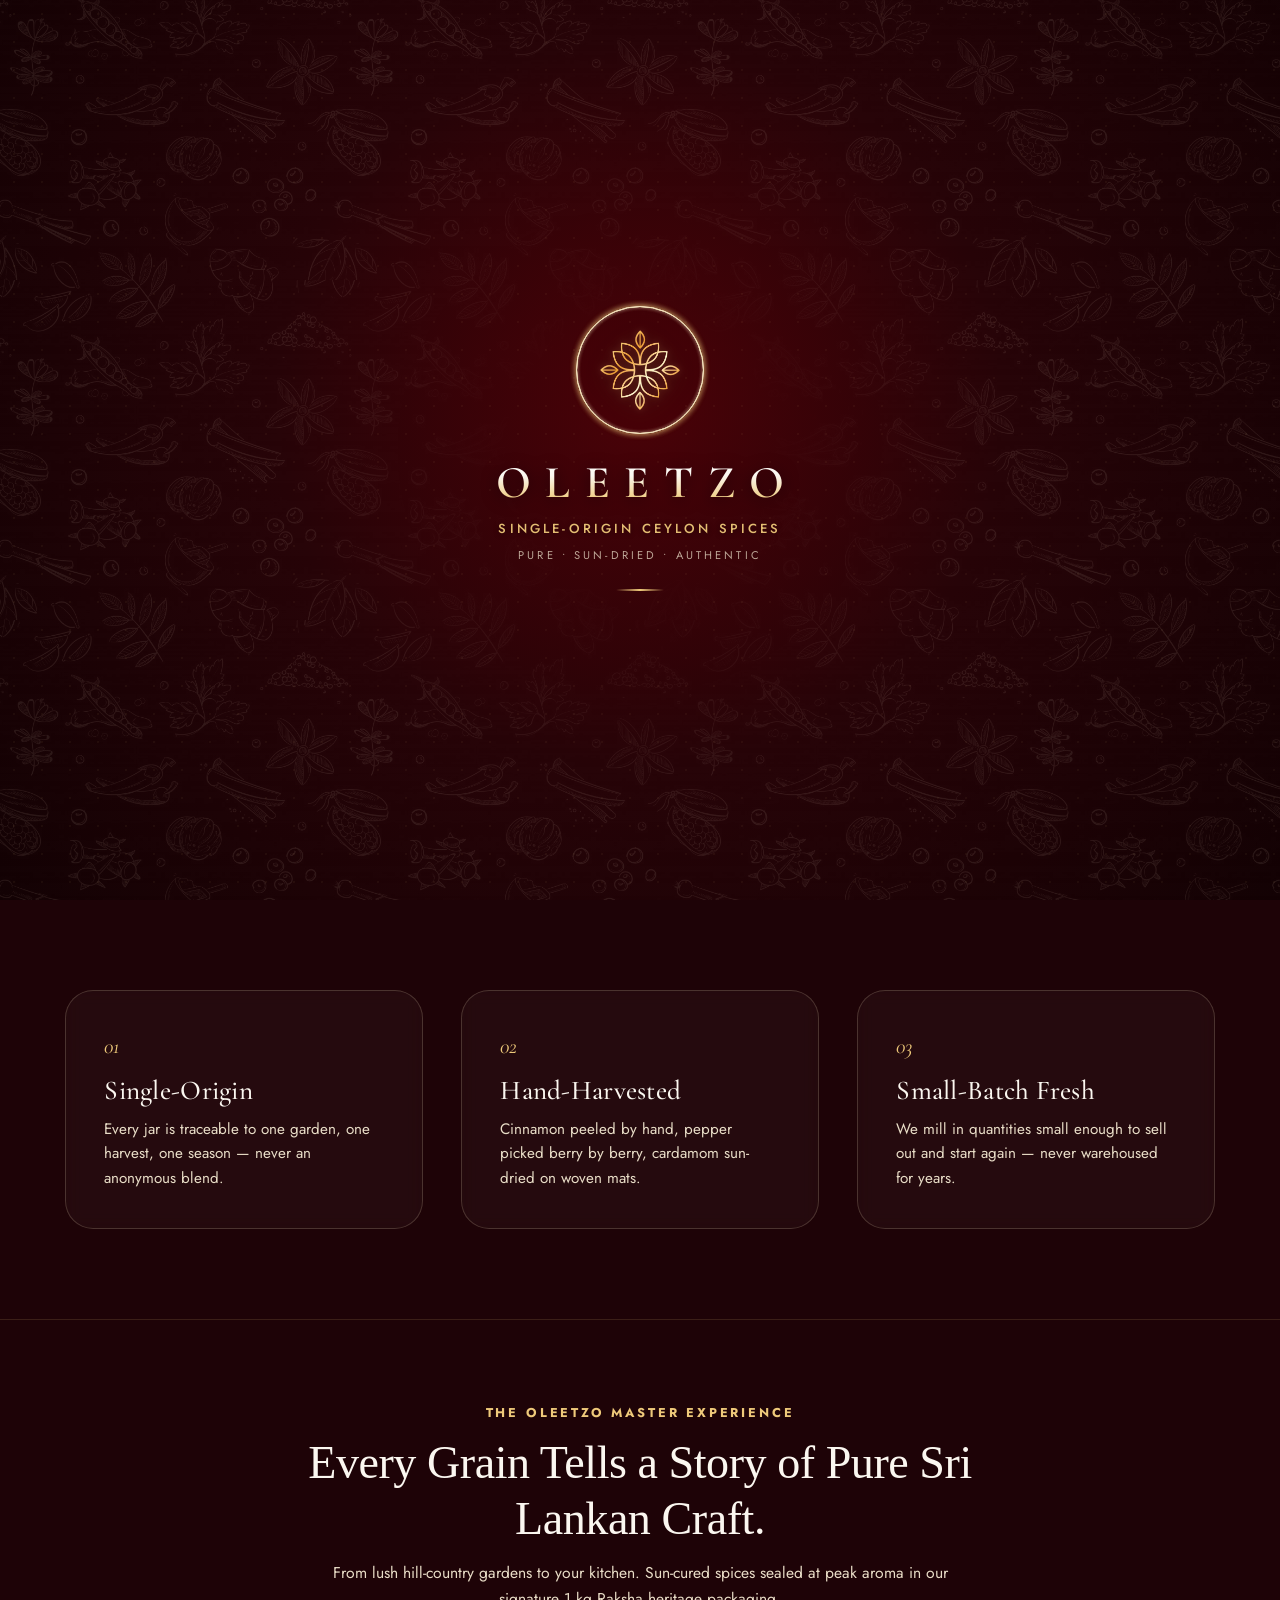
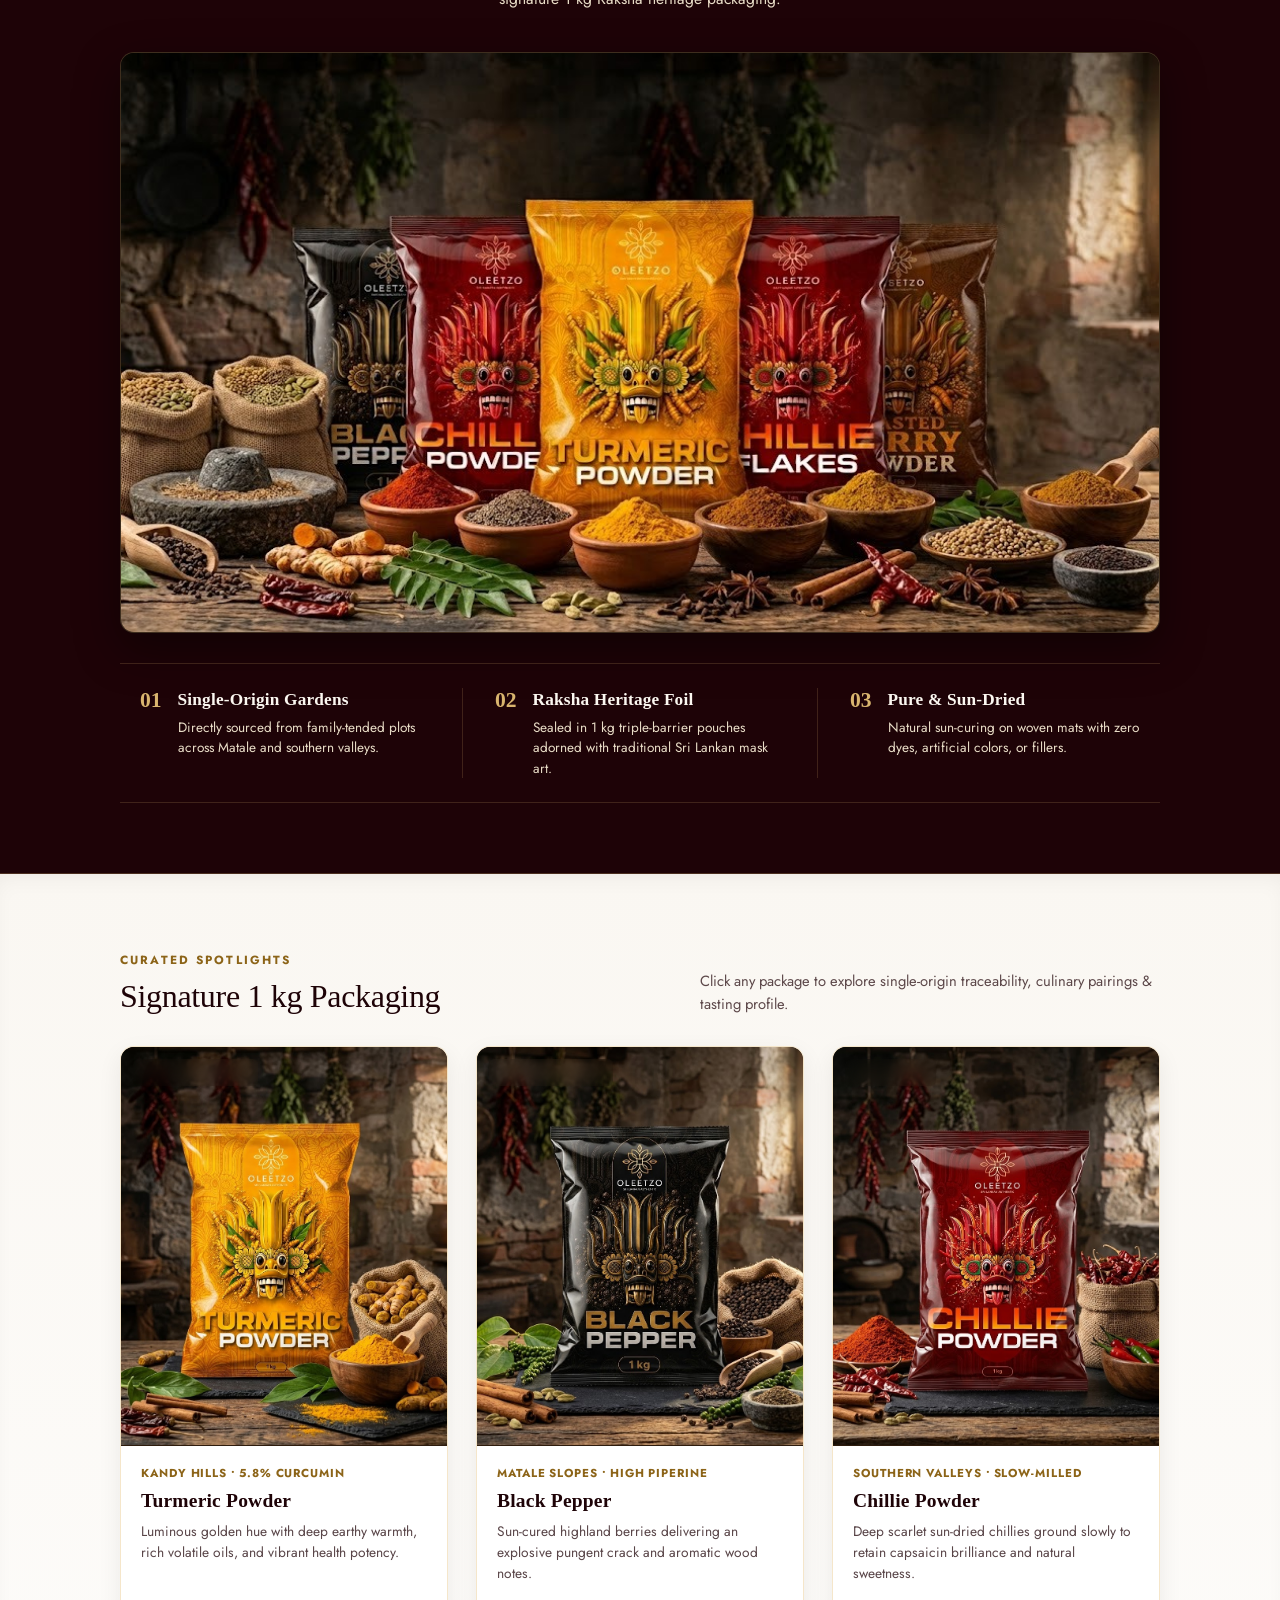
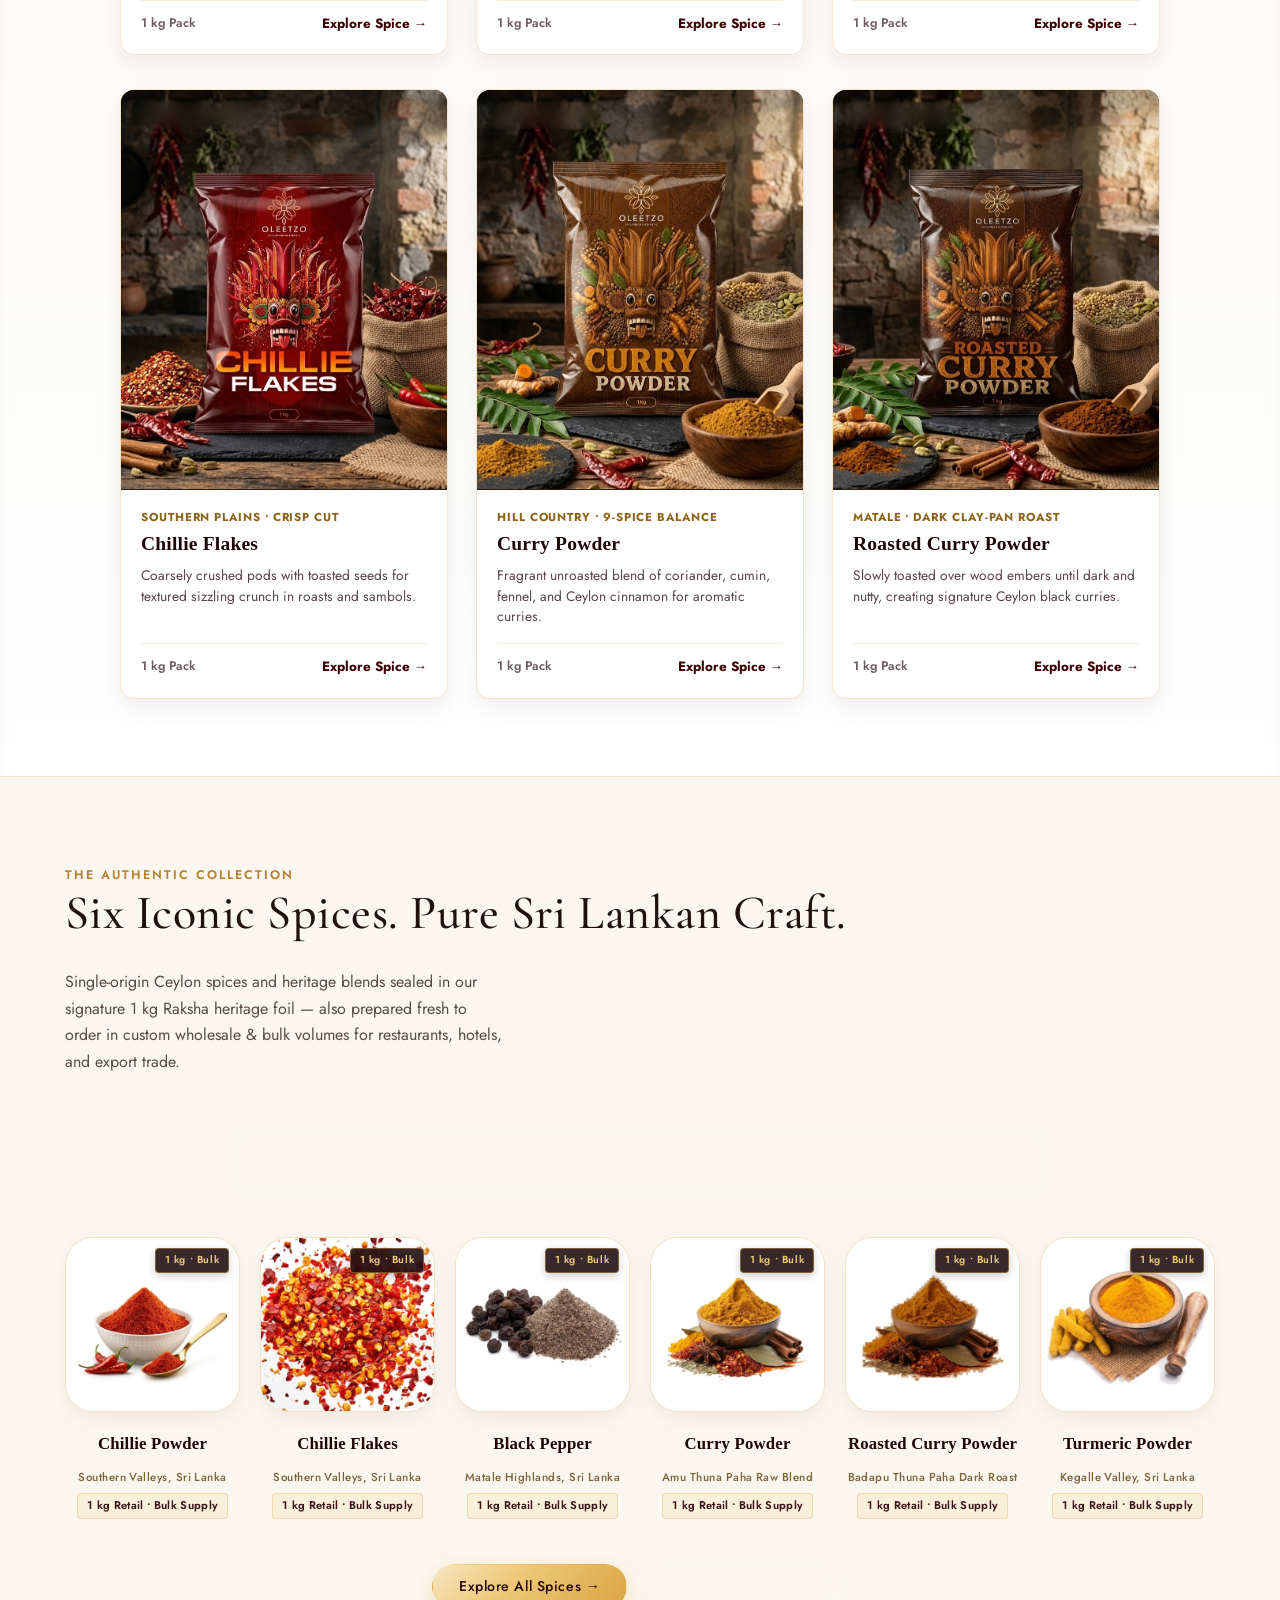
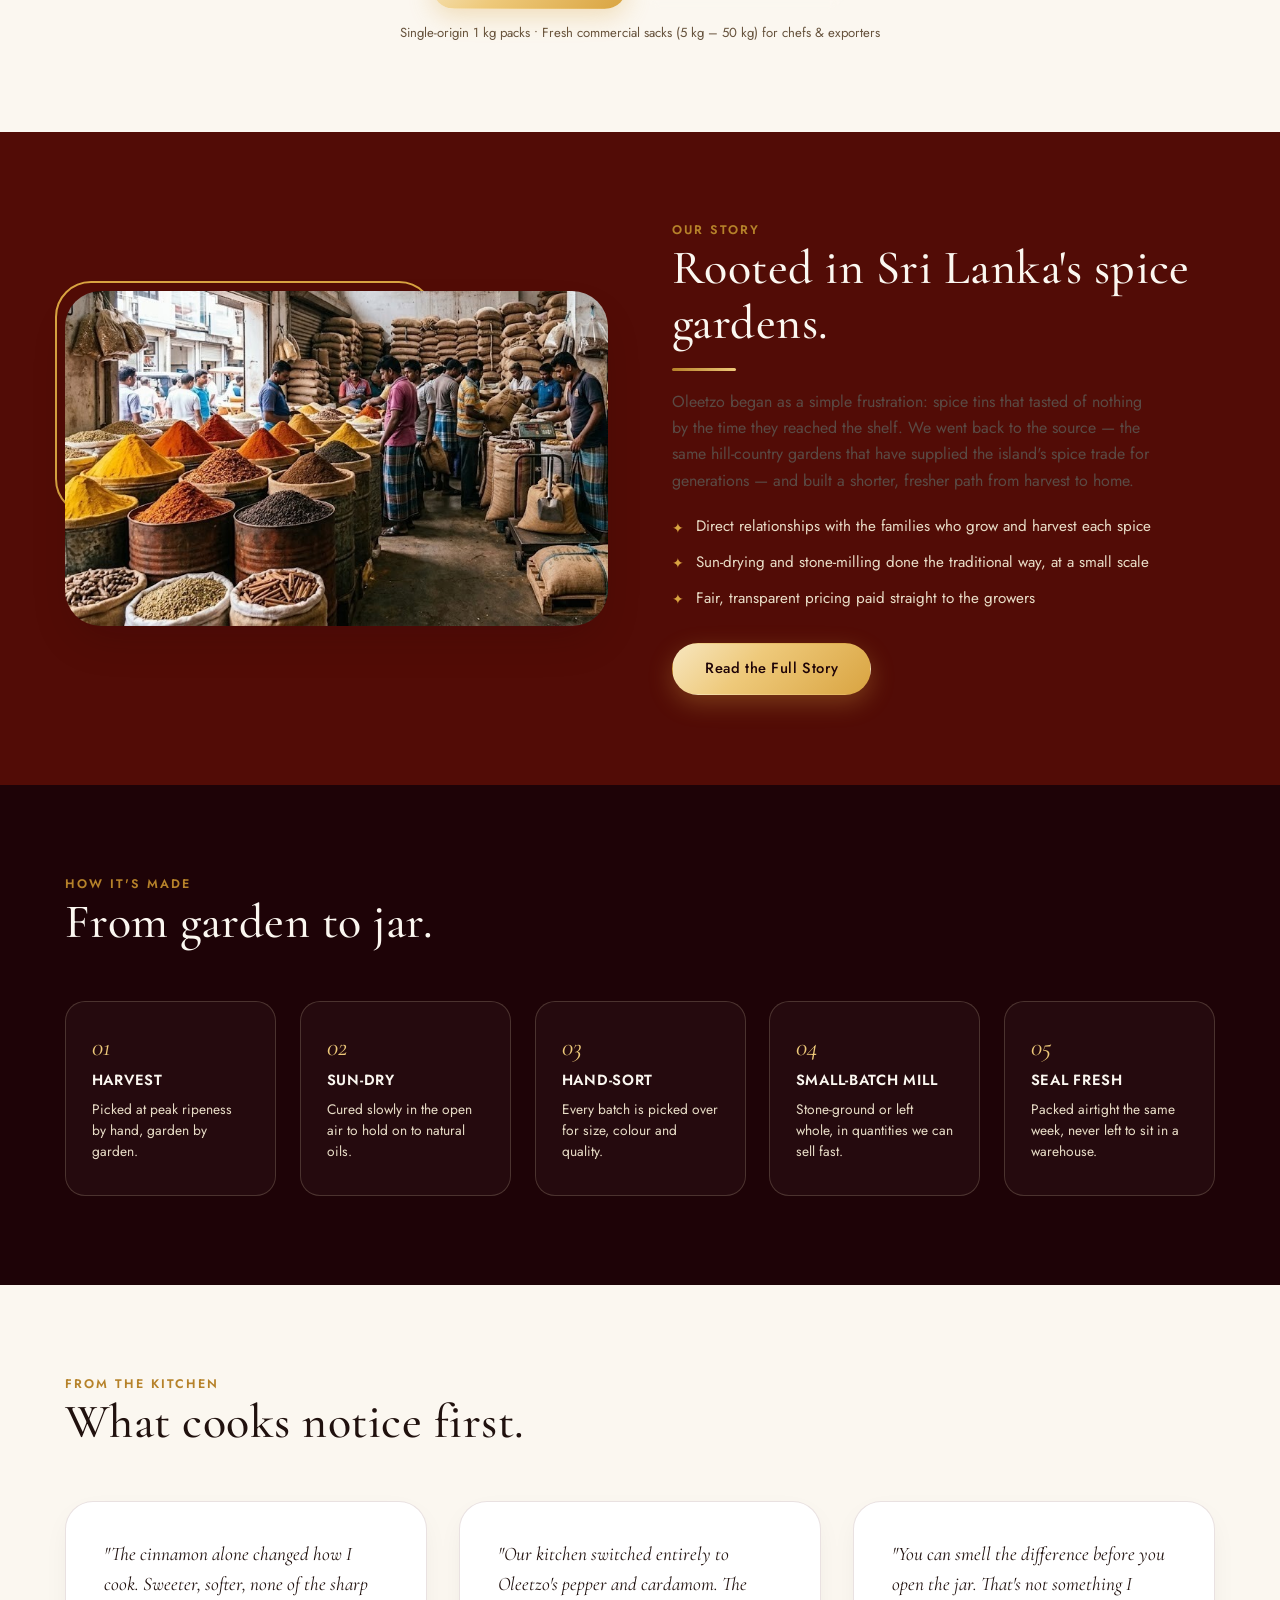
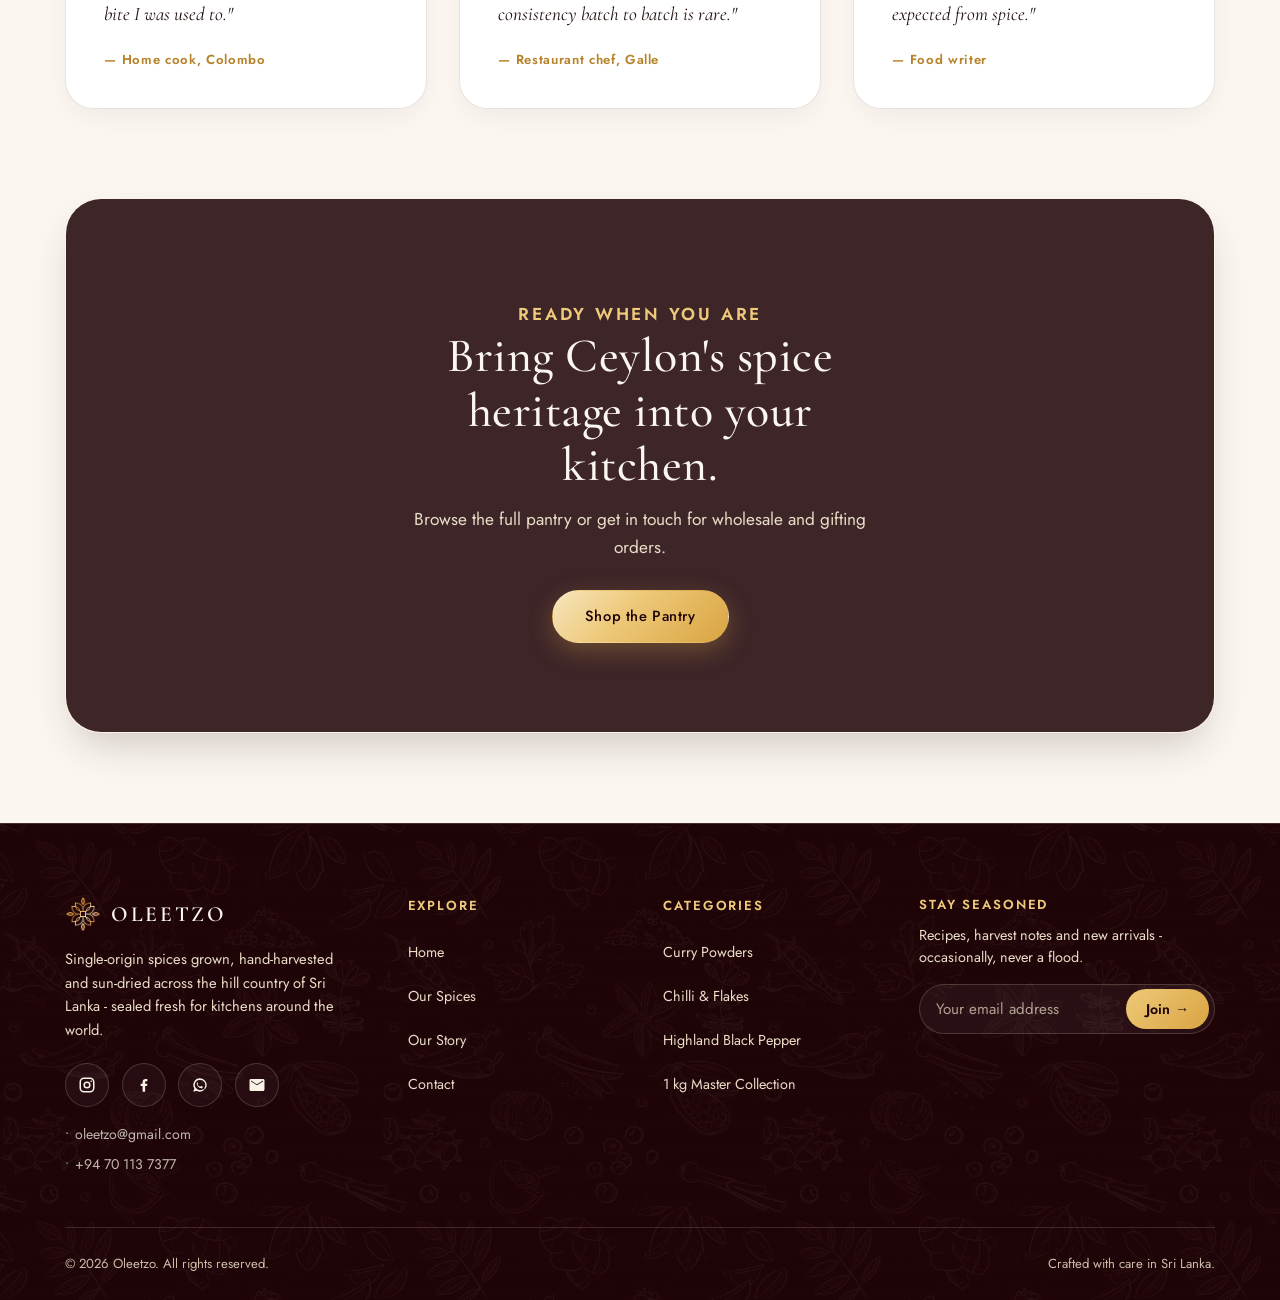
==== commit cfde2ce4: "feat: add global stylesheet and update HTML files for luxury Ceylon spice branding" ====
--- a/index.html
+++ b/index.html
@@ -287,7 +287,12 @@
           </div>
         </div>
       </div>
-
+    </div>
+  </section>
+
+  <!-- ================= CURATED SPOTLIGHTS (SIGNATURE 1 KG PACKAGING) ================= -->
+  <section class="section-spotlights-cream" id="curated-spotlights">
+    <div class="wrap">
       <!-- Individual Lifestyle Packaging Showcase Spotlight Grid with 'WOW' Factor -->
       <div class="showcase-spotlights">
         <div class="spotlight-header">
--- a/css/global.css
+++ b/css/global.css
@@ -2615,7 +2615,7 @@
 .products-collection-grid {
   display: grid;
   grid-template-columns: repeat(6, 1fr);
-  gap: 1.15rem;
+  gap: 1.25rem;
   margin-top: 2rem;
 }
 @media (max-width: 1180px) {
@@ -3145,10 +3145,10 @@
 .section-showcase {
   background: var(--wine-950, #160408);
   color: var(--ivory, #faf6f0);
-  padding: clamp(4rem, 7vw, 7.5rem) 0;
+  padding: clamp(3.8rem, 6.5vw, 6.5rem) 0 clamp(3.2rem, 5.5vw, 5rem);
   position: relative;
   border-top: 1px solid rgba(238, 201, 122, 0.14);
-  border-bottom: 1px solid rgba(238, 201, 122, 0.14);
+  border-bottom: 1px solid rgba(238, 201, 122, 0.22);
 }
 
 .showcase-head {
@@ -3187,7 +3187,7 @@
 /* Master Panorama Photo Frame (Scaled to Compact Web Width) */
 .showcase-master-frame {
   width: 100%;
-  max-width: 1020px;
+  max-width: 1040px;
   margin: 0 auto 30px;
   border-radius: 14px;
   overflow: hidden;
@@ -3210,13 +3210,13 @@
 
 /* Editorial Provenance & Craft Pillars (Bespoke Luxury Typography) */
 .showcase-provenance-row {
-  max-width: 960px;
-  margin: 0 auto 46px;
+  max-width: 1040px;
+  margin: 0 auto;
   display: flex;
   align-items: stretch;
   justify-content: space-between;
-  gap: 28px;
-  padding: 22px 16px;
+  gap: 32px;
+  padding: 24px 20px;
   border-top: 1px solid rgba(238, 201, 122, 0.16);
   border-bottom: 1px solid rgba(238, 201, 122, 0.16);
 }
@@ -3261,7 +3261,18 @@
   flex-shrink: 0;
 }
 
-/* Spotlights Area */
+/* =====================================================
+   CURATED SPOTLIGHTS SECTION (PREMIUM LIGHT GALLERY)
+   ===================================================== */
+.section-spotlights-cream {
+  background: linear-gradient(180deg, #FAF7F2 0%, #FFFFFF 100%);
+  color: var(--ink, #180308);
+  padding: clamp(3.8rem, 6vw, 6rem) 0;
+  position: relative;
+  border-bottom: 1px solid rgba(217, 164, 65, 0.22);
+  box-shadow: inset 0 10px 24px -10px rgba(30, 3, 7, 0.07);
+}
+
 .showcase-spotlights {
   position: relative;
 }
@@ -3270,68 +3281,69 @@
   display: flex;
   justify-content: space-between;
   align-items: flex-end;
-  margin-bottom: 24px;
+  margin-bottom: 30px;
   flex-wrap: wrap;
-  gap: 16px;
-  max-width: 960px;
+  gap: 18px;
+  max-width: 1040px;
   margin-inline: auto;
 }
 
 .spotlight-tag {
   display: block;
-  color: var(--gold-400, #eec97a);
-  font-size: 0.72rem;
+  color: #8c6418;
+  font-size: 0.74rem;
   font-weight: 700;
   letter-spacing: 0.18em;
   text-transform: uppercase;
-  margin-bottom: 4px;
+  margin-bottom: 6px;
 }
 
 .spotlight-header h3 {
-  font-size: clamp(1.4rem, 2vw, 1.85rem);
+  font-size: clamp(1.6rem, 2.5vw, 2.2rem);
   font-family: var(--font-heading, serif);
-  color: var(--ivory, #fff);
+  color: var(--wine-950, #180308);
   margin: 0;
+  letter-spacing: -0.01em;
 }
 
 .spotlight-sub {
-  color: var(--ivory-dim, rgba(250, 246, 240, 0.72));
-  font-size: 0.86rem;
-  max-width: 440px;
+  color: rgba(30, 3, 7, 0.72);
+  font-size: 0.92rem;
+  max-width: 460px;
   margin: 0;
-  line-height: 1.45;
-}
-
-/* Spotlight Cards Grid - Compact Web Dimensions (4:4.9 Ratio Maintained) */
+  line-height: 1.55;
+}
+
+/* Spotlight Cards Grid - Generous Spacing with Compact Web Proportions */
 .spotlight-grid {
   display: grid;
   grid-template-columns: repeat(3, 1fr);
-  gap: 18px;
-  max-width: 960px;
+  column-gap: 28px;
+  row-gap: 34px;
+  max-width: 1040px;
   margin: 0 auto;
 }
 
 .spotlight-card {
   display: flex;
   flex-direction: column;
-  background: rgba(255, 255, 255, 0.025);
-  border: 1px solid rgba(238, 201, 122, 0.15);
-  border-radius: 12px;
+  background: #ffffff;
+  border: 1px solid rgba(217, 164, 65, 0.28);
+  border-radius: 14px;
   overflow: hidden;
   text-decoration: none;
   color: inherit;
   transition: transform 0.35s cubic-bezier(0.2, 0.8, 0.2, 1),
               box-shadow 0.35s ease,
-              border-color 0.35s ease,
-              background 0.35s ease;
+              border-color 0.35s ease;
   position: relative;
+  box-shadow: 0 8px 24px rgba(30, 3, 7, 0.07);
 }
 
 .spotlight-card:hover {
-  transform: translateY(-5px);
-  border-color: rgba(238, 201, 122, 0.38);
-  box-shadow: 0 14px 30px rgba(0, 0, 0, 0.45);
-  background: rgba(255, 255, 255, 0.04);
+  transform: translateY(-6px);
+  border-color: var(--gold-500, #d9a441);
+  box-shadow: 0 18px 36px rgba(30, 3, 7, 0.12), 0 0 22px rgba(217, 164, 65, 0.22);
 }
 
 .spotlight-media {
@@ -3340,6 +3352,7 @@
   aspect-ratio: 4 / 4.9;
   overflow: hidden;
   background: #0d0204;
+  border-bottom: 1px solid rgba(217, 164, 65, 0.16);
 }
 
 .spotlight-media img {
@@ -3357,51 +3370,53 @@
 
 .spotlight-badge {
   position: absolute;
-  top: 10px;
-  left: 10px;
-  background: rgba(18, 4, 8, 0.85);
+  top: 12px;
+  left: 12px;
+  background: rgba(18, 4, 8, 0.88);
   backdrop-filter: blur(8px);
-  border: 1px solid rgba(238, 201, 122, 0.35);
-  color: var(--gold-400, #eec97a);
-  font-size: 0.66rem;
+  border: 1px solid rgba(238, 201, 122, 0.45);
+  color: var(--gold-300, #eec97a);
+  font-size: 0.68rem;
   font-weight: 700;
-  letter-spacing: 0.06em;
+  letter-spacing: 0.07em;
   text-transform: uppercase;
-  padding: 3px 8px;
-  border-radius: 4px;
-  box-shadow: 0 4px 12px rgba(0, 0, 0, 0.3);
+  padding: 4px 9px;
+  border-radius: 5px;
+  box-shadow: 0 4px 12px rgba(0, 0, 0, 0.35);
 }
 
 .spotlight-info {
-  padding: 14px 16px;
+  padding: 18px 20px 20px;
   display: flex;
   flex-direction: column;
   flex-grow: 1;
+  background: #ffffff;
 }
 
 .spotlight-origin {
-  font-size: 0.68rem;
-  color: var(--gold-400, #eec97a);
+  font-size: 0.72rem;
+  color: #8c6418;
   letter-spacing: 0.08em;
   text-transform: uppercase;
-  font-weight: 600;
-  margin-bottom: 4px;
+  font-weight: 700;
+  margin-bottom: 6px;
   display: block;
 }
 
 .spotlight-info h4 {
   font-family: var(--font-heading, serif);
-  font-size: 1.12rem;
-  color: var(--ivory, #fff);
-  margin: 0 0 6px;
+  font-size: 1.22rem;
+  color: var(--wine-950, #180308);
+  margin: 0 0 8px;
   line-height: 1.25;
+  font-weight: 600;
 }
 
 .spotlight-info p {
-  font-size: 0.8rem;
-  color: var(--ivory-dim, rgba(250, 246, 240, 0.75));
-  line-height: 1.45;
-  margin: 0 0 12px;
+  font-size: 0.86rem;
+  color: rgba(30, 3, 7, 0.74);
+  line-height: 1.52;
+  margin: 0 0 16px;
   flex-grow: 1;
 }
 
@@ -3409,29 +3424,38 @@
   display: flex;
   align-items: center;
   justify-content: space-between;
-  border-top: 1px solid rgba(238, 201, 122, 0.12);
-  padding-top: 10px;
+  border-top: 1px solid rgba(217, 164, 65, 0.2);
+  padding-top: 12px;
   margin-top: auto;
 }
 
 .meta-weight {
-  font-size: 0.74rem;
-  color: var(--ivory-dim, rgba(250, 246, 240, 0.65));
-  font-weight: 500;
+  font-size: 0.78rem;
+  color: rgba(30, 3, 7, 0.65);
+  font-weight: 600;
 }
 
 .meta-link {
-  font-size: 0.78rem;
-  color: var(--gold-400, #eec97a);
-  font-weight: 600;
-  transition: transform 0.2s ease;
+  font-size: 0.84rem;
+  color: var(--wine-900, #3d0002);
+  font-weight: 700;
+  transition: transform 0.2s ease, color 0.2s ease;
 }
 
 .spotlight-card:hover .meta-link {
+  color: #a17424;
   transform: translateX(4px);
 }
 
 /* Responsive adjustments */
+@media (max-width: 1080px) {
+  .spotlight-grid {
+    column-gap: 22px;
+    row-gap: 28px;
+    max-width: 940px;
+  }
+}
+
 @media (max-width: 960px) {
   .showcase-provenance-row {
     flex-direction: column;
@@ -3443,8 +3467,9 @@
   }
   .spotlight-grid {
     grid-template-columns: repeat(2, 1fr);
-    gap: 16px;
-    max-width: 640px;
+    column-gap: 22px;
+    row-gap: 28px;
+    max-width: 660px;
   }
   .spotlight-header {
     flex-direction: column;
@@ -3455,9 +3480,9 @@
 @media (max-width: 600px) {
   .spotlight-grid {
     grid-template-columns: 1fr;
-    gap: 16px;
-    max-width: 310px;
-  }
-}
-
-
+    row-gap: 22px;
+    max-width: 320px;
+  }
+}
+
+
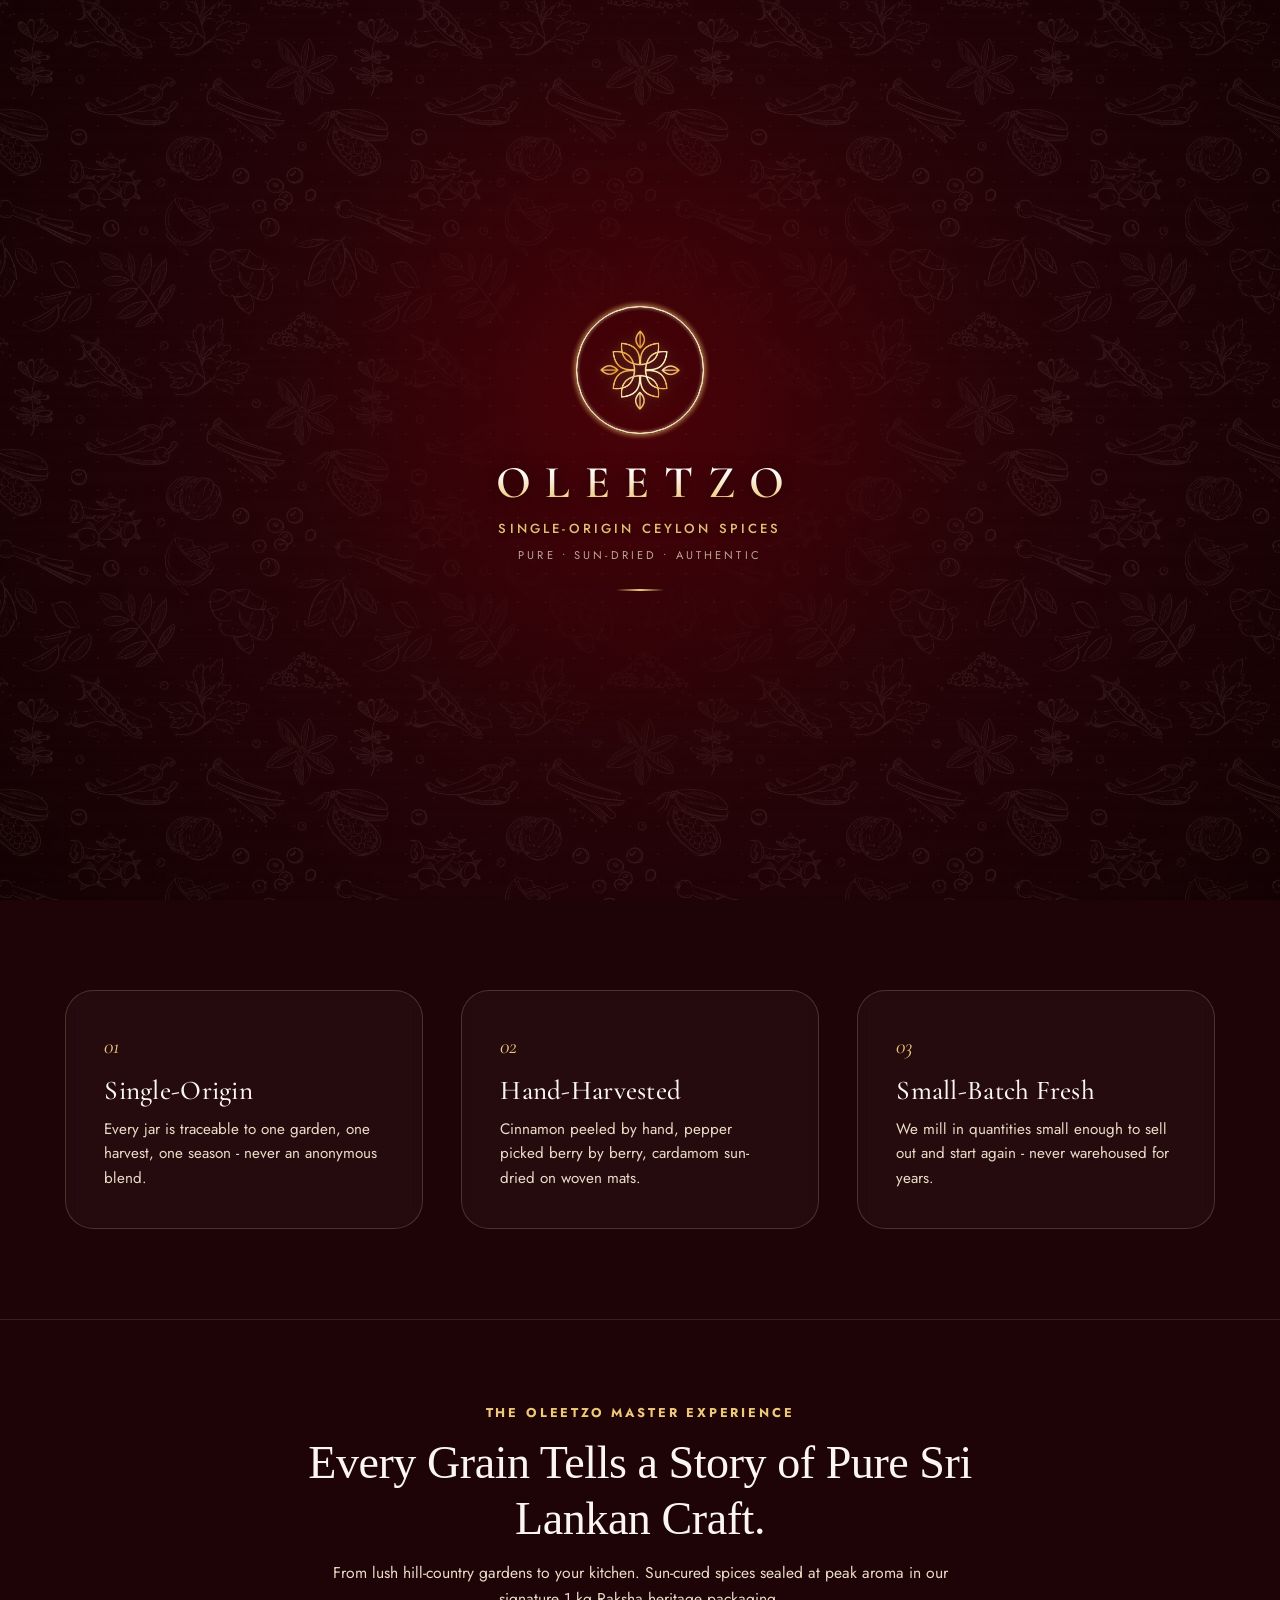
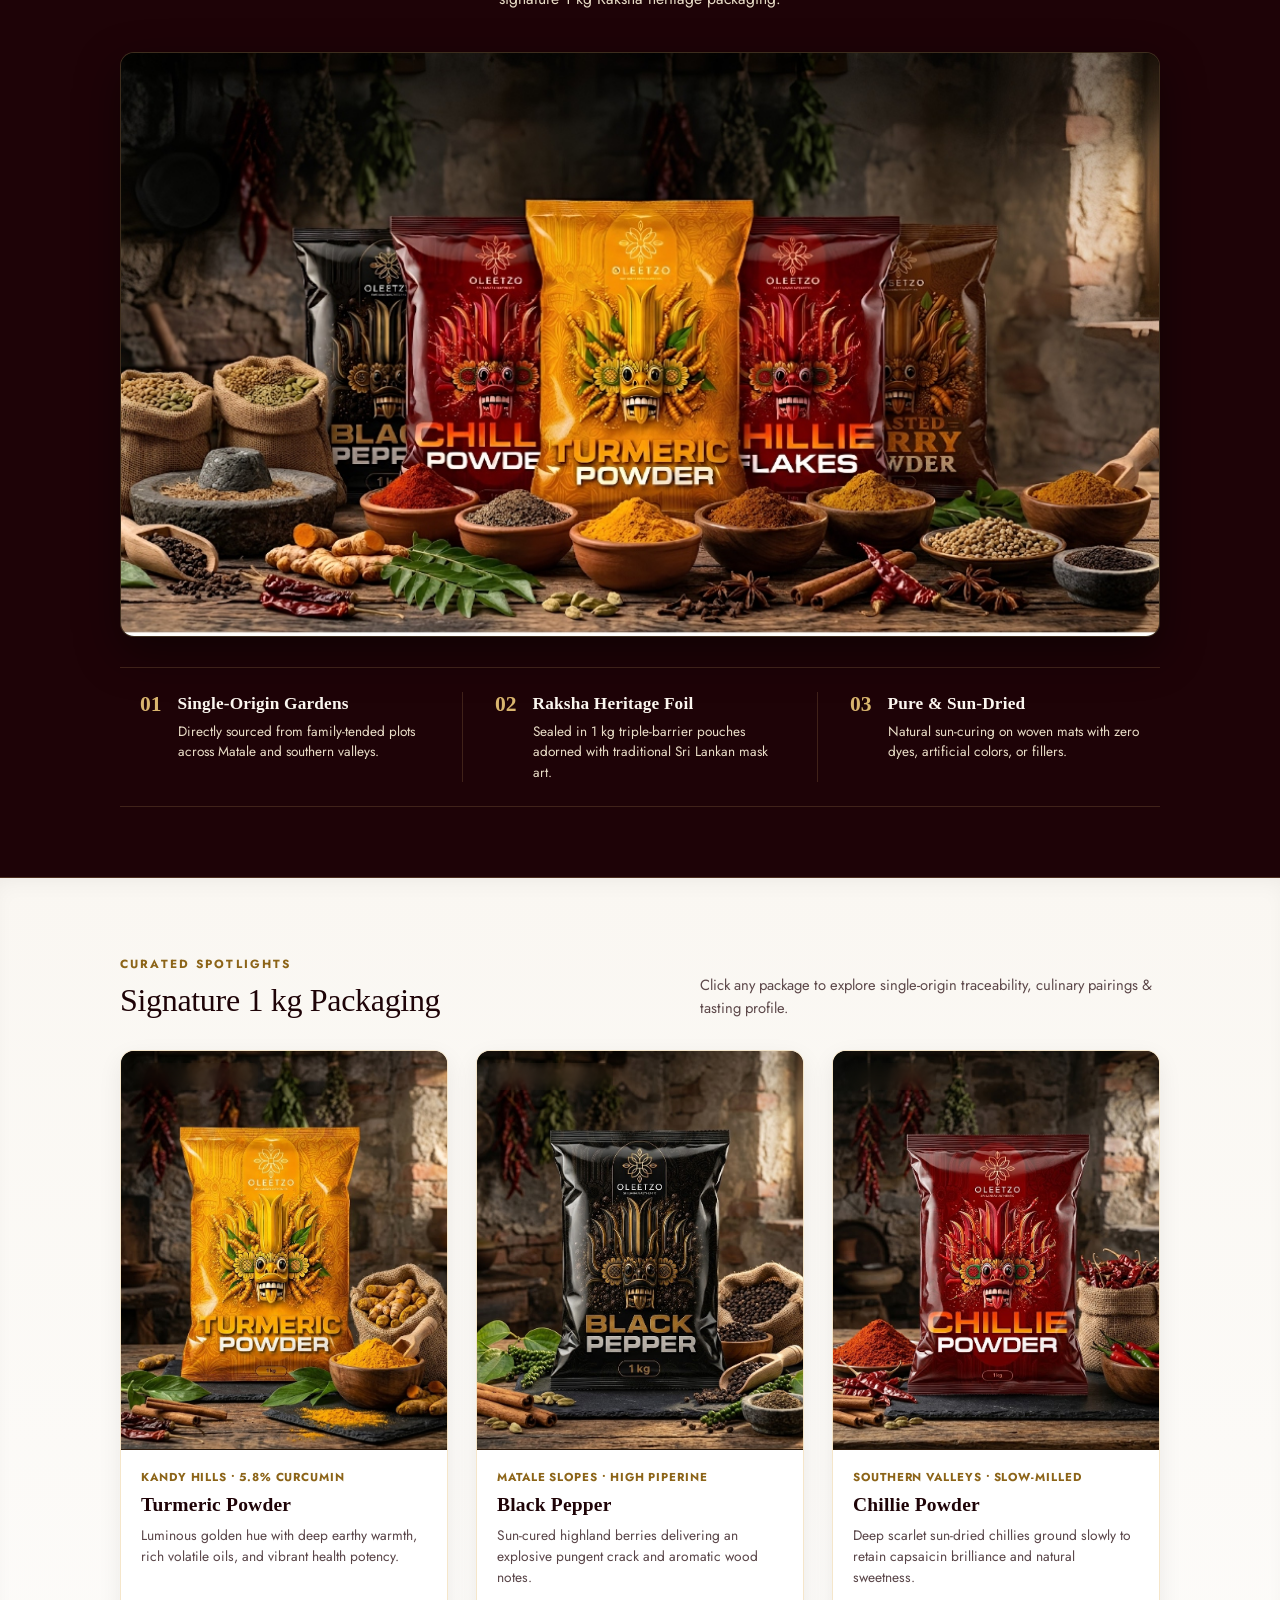
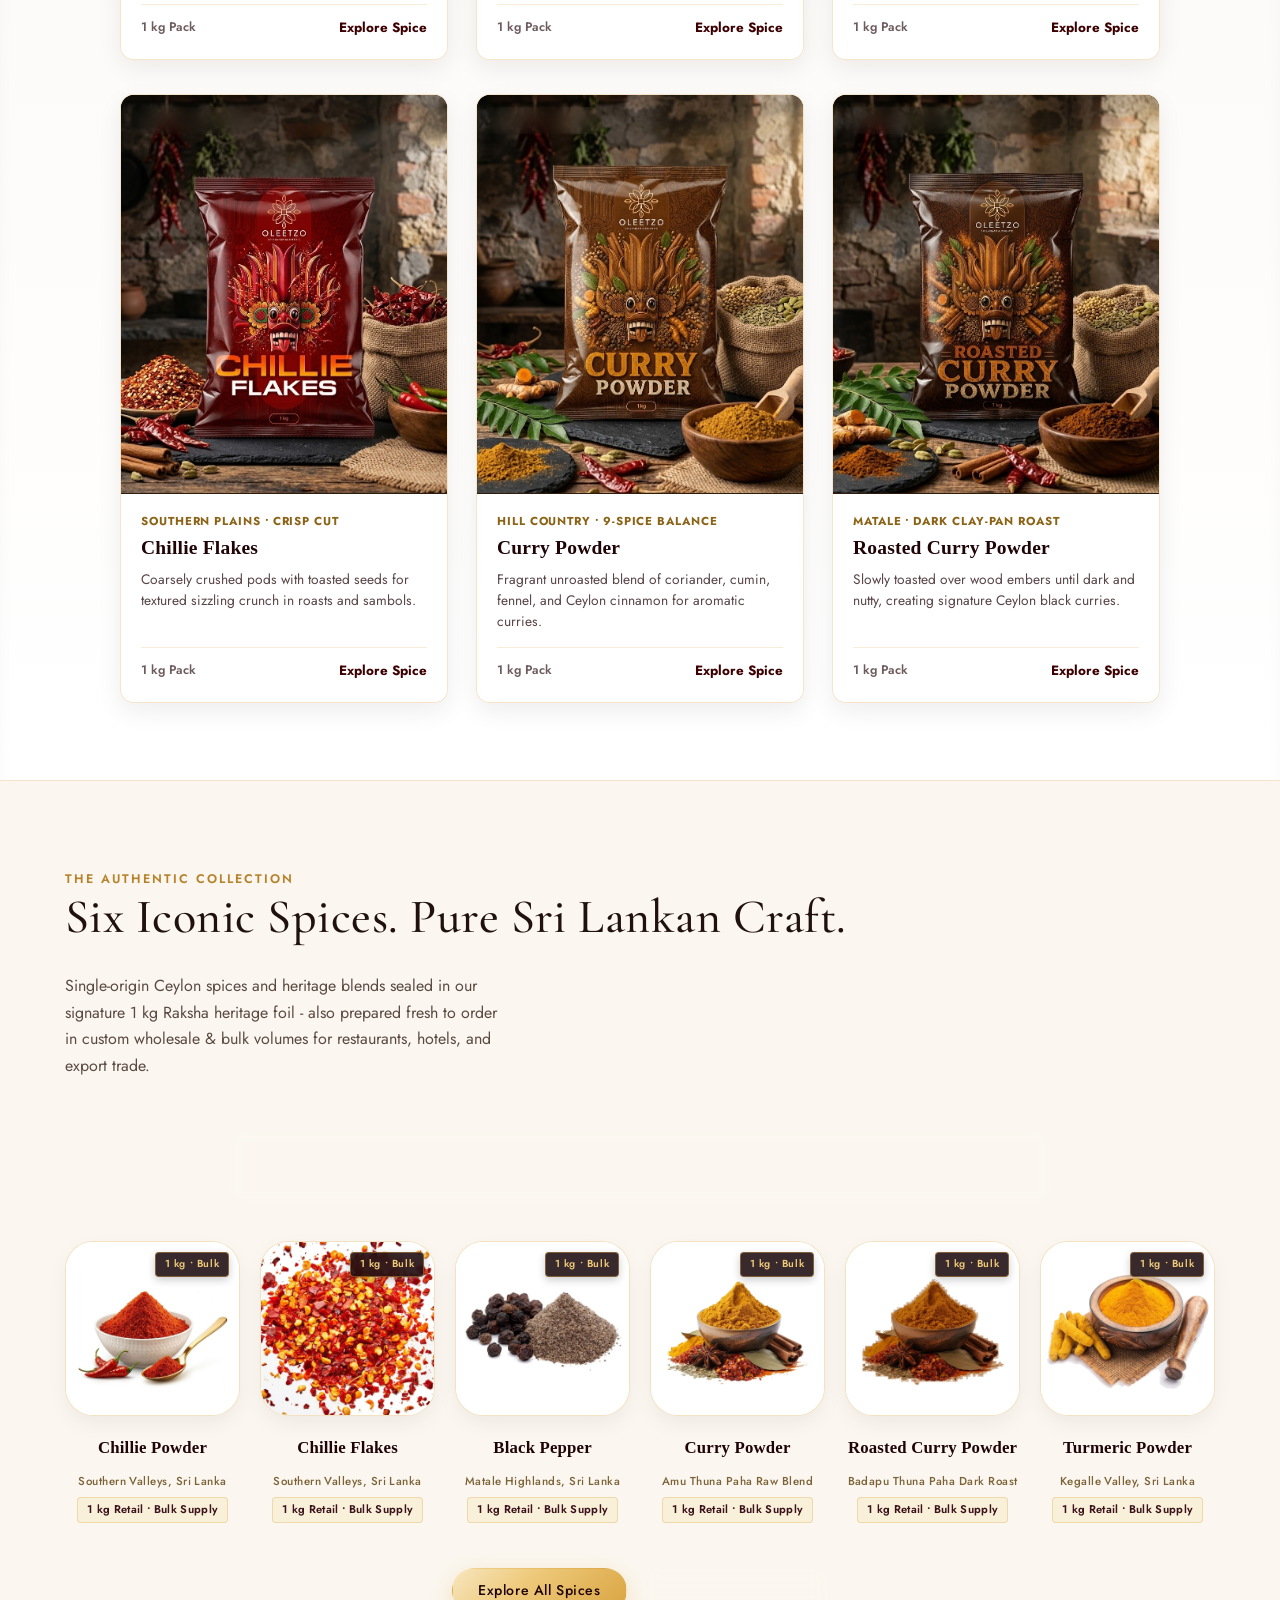
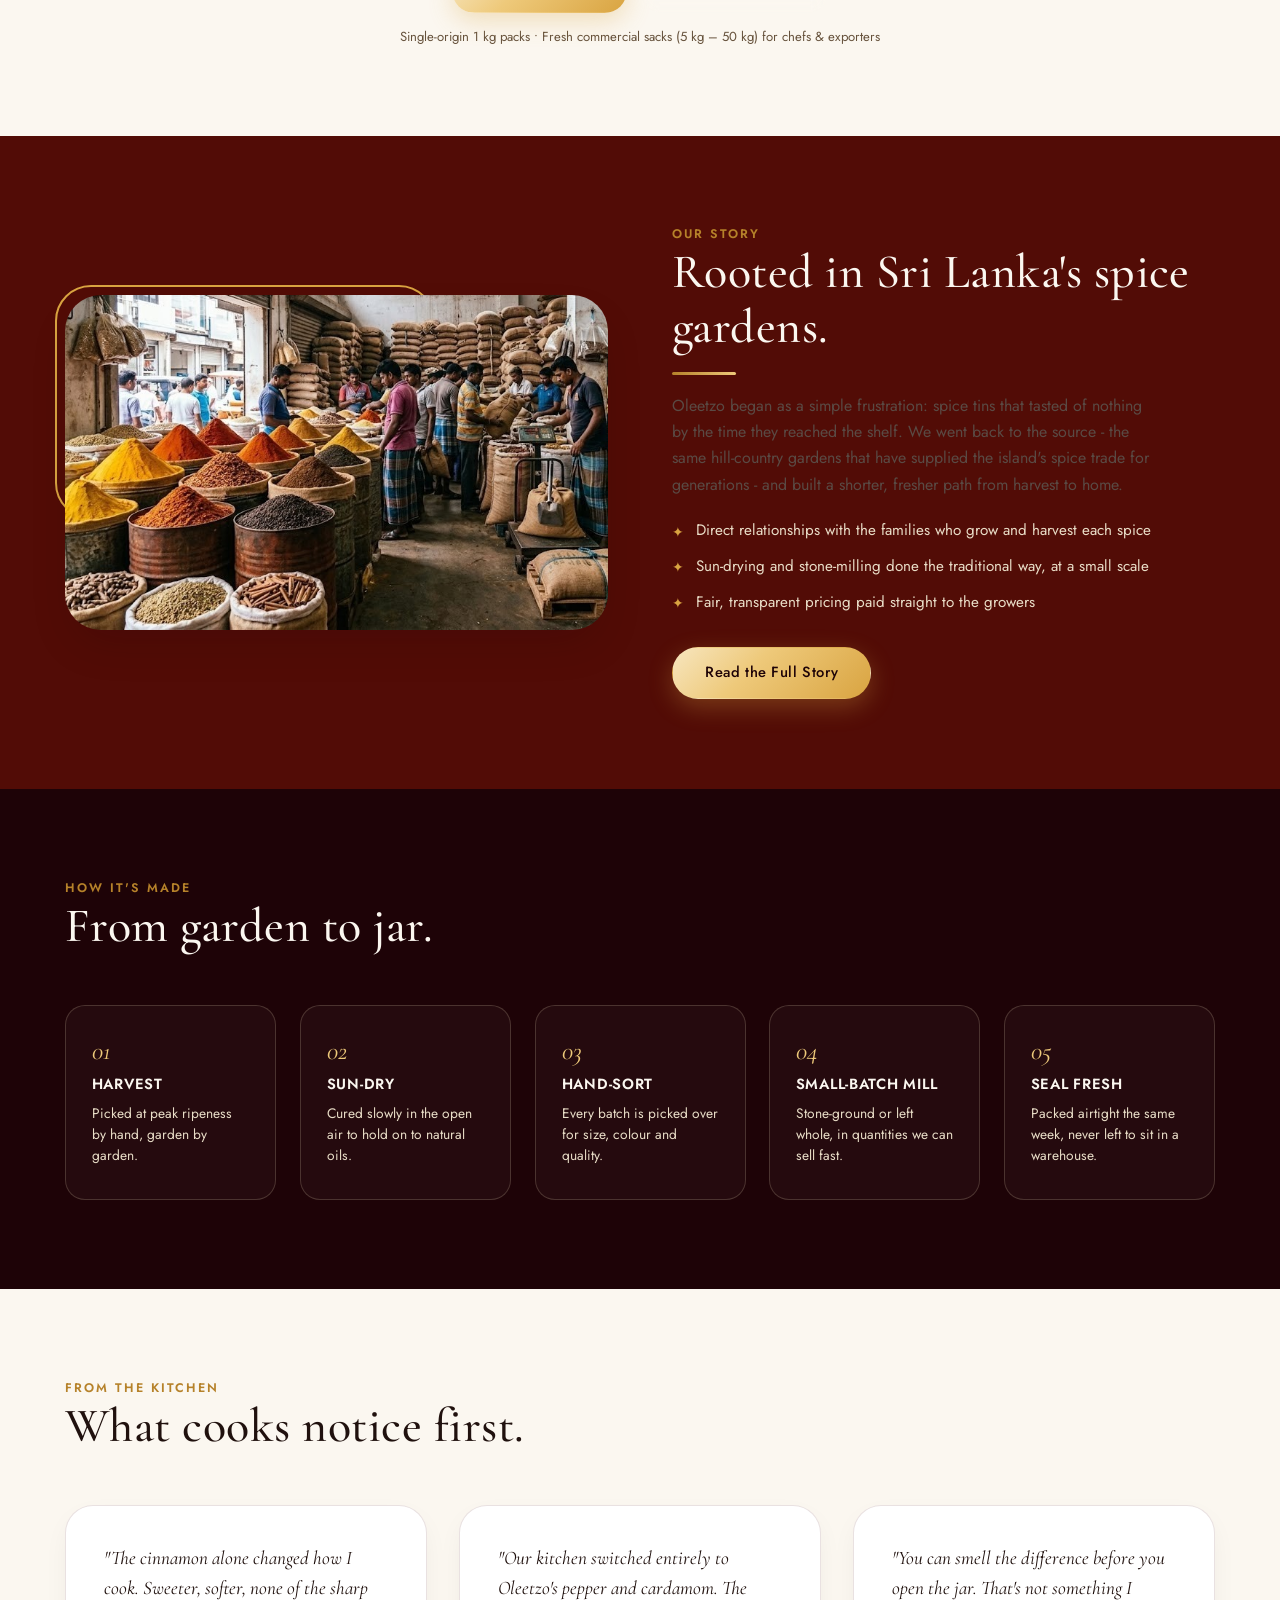
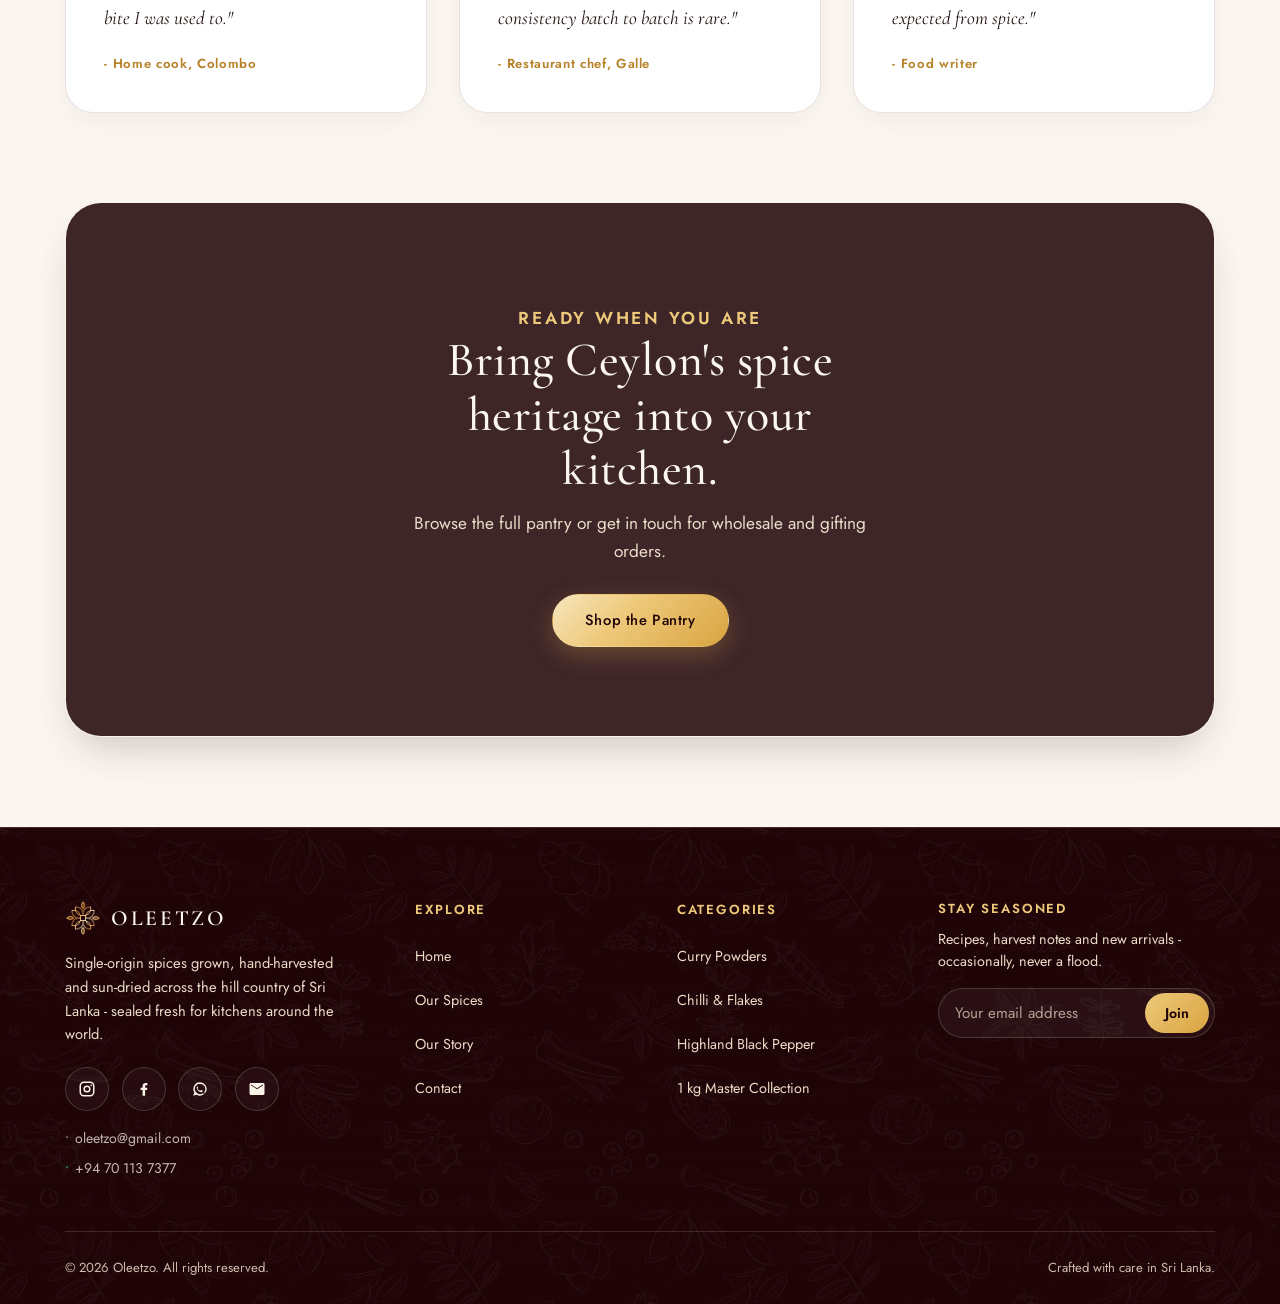
==== commit d3ee12b5: "feat: establish core design system with global CSS, modern UI components, and modular JS architectur" ====
--- a/index.html
+++ b/index.html
@@ -4,15 +4,15 @@
 <head>
   <meta charset="UTF-8">
   <meta name="viewport" content="width=device-width, initial-scale=1.0, viewport-fit=cover">
-  <title>Oleetzo — Single-Origin Ceylon Spices</title>
+  <title>Oleetzo - Single-Origin Ceylon Spices</title>
   <meta name="description"
-    content="Oleetzo grows, hand-harvests and sun-dries single-origin spices across Sri Lanka's hill country — sealed fresh for kitchens around the world.">
+    content="Oleetzo grows, hand-harvests and sun-dries single-origin spices across Sri Lanka's hill country - sealed fresh for kitchens around the world.">
   <meta name="theme-color" content="#1e0307">
   <meta name="apple-mobile-web-app-capable" content="yes">
   <meta name="apple-mobile-web-app-status-bar-style" content="black-translucent">
 
   <!-- Open Graph / Social Sharing Meta -->
-  <meta property="og:title" content="Oleetzo — Single-Origin Ceylon Spices">
+  <meta property="og:title" content="Oleetzo - Single-Origin Ceylon Spices">
   <meta property="og:description"
     content="Hand-harvested, sun-dried single-origin Ceylon spices from Sri Lanka's hill country.">
   <meta property="og:type" content="website">
@@ -56,124 +56,131 @@
       <!-- Star Anise -->
       <g id="falling-anise" viewBox="0 0 50 50">
         <radialGradient id="aniseGrad" cx="50%" cy="50%" r="50%">
-          <stop offset="0%" stop-color="#f3cb7c"/>
-          <stop offset="45%" stop-color="#b67329"/>
-          <stop offset="100%" stop-color="#5a2e0e"/>
+          <stop offset="0%" stop-color="#f3cb7c" />
+          <stop offset="45%" stop-color="#b67329" />
+          <stop offset="100%" stop-color="#5a2e0e" />
         </radialGradient>
         <radialGradient id="seedGrad" cx="40%" cy="35%" r="60%">
-          <stop offset="0%" stop-color="#ffe4a0"/>
-          <stop offset="60%" stop-color="#c9822b"/>
-          <stop offset="100%" stop-color="#4e2105"/>
+          <stop offset="0%" stop-color="#ffe4a0" />
+          <stop offset="60%" stop-color="#c9822b" />
+          <stop offset="100%" stop-color="#4e2105" />
         </radialGradient>
-        <path d="M25 6 C26.5 13, 29 17, 38 12 C32 19, 31 22, 44 25 C31 26, 31 29, 38 38 C29 33, 26.5 37, 25 44 C23.5 37, 21 33, 12 38 C19 29, 19 26, 6 25 C19 22, 18 19, 12 12 C21 17, 23.5 13, 25 6 Z" fill="url(#aniseGrad)"/>
-        <circle cx="25" cy="25" r="4.5" fill="#441a06"/>
-        <ellipse cx="25" cy="14" rx="2.2" ry="3" fill="url(#seedGrad)"/>
-        <ellipse cx="33" cy="17" rx="2.2" ry="3" transform="rotate(45 33 17)" fill="url(#seedGrad)"/>
-        <ellipse cx="36" cy="25" rx="3" ry="2.2" fill="url(#seedGrad)"/>
-        <ellipse cx="33" cy="33" rx="2.2" ry="3" transform="rotate(-45 33 33)" fill="url(#seedGrad)"/>
-        <ellipse cx="25" cy="36" rx="2.2" ry="3" fill="url(#seedGrad)"/>
-        <ellipse cx="17" cy="33" rx="2.2" ry="3" transform="rotate(45 17 33)" fill="url(#seedGrad)"/>
-        <ellipse cx="14" cy="25" rx="3" ry="2.2" fill="url(#seedGrad)"/>
-        <ellipse cx="17" cy="17" rx="2.2" ry="3" transform="rotate(-45 17 17)" fill="url(#seedGrad)"/>
+        <path
+          d="M25 6 C26.5 13, 29 17, 38 12 C32 19, 31 22, 44 25 C31 26, 31 29, 38 38 C29 33, 26.5 37, 25 44 C23.5 37, 21 33, 12 38 C19 29, 19 26, 6 25 C19 22, 18 19, 12 12 C21 17, 23.5 13, 25 6 Z"
+          fill="url(#aniseGrad)" />
+        <circle cx="25" cy="25" r="4.5" fill="#441a06" />
+        <ellipse cx="25" cy="14" rx="2.2" ry="3" fill="url(#seedGrad)" />
+        <ellipse cx="33" cy="17" rx="2.2" ry="3" transform="rotate(45 33 17)" fill="url(#seedGrad)" />
+        <ellipse cx="36" cy="25" rx="3" ry="2.2" fill="url(#seedGrad)" />
+        <ellipse cx="33" cy="33" rx="2.2" ry="3" transform="rotate(-45 33 33)" fill="url(#seedGrad)" />
+        <ellipse cx="25" cy="36" rx="2.2" ry="3" fill="url(#seedGrad)" />
+        <ellipse cx="17" cy="33" rx="2.2" ry="3" transform="rotate(45 17 33)" fill="url(#seedGrad)" />
+        <ellipse cx="14" cy="25" rx="3" ry="2.2" fill="url(#seedGrad)" />
+        <ellipse cx="17" cy="17" rx="2.2" ry="3" transform="rotate(-45 17 17)" fill="url(#seedGrad)" />
       </g>
 
       <!-- Ceylon Chilli Pepper -->
       <g id="falling-chilli" viewBox="0 0 50 50">
         <linearGradient id="chilliGrad" x1="0%" y1="0%" x2="100%" y2="100%">
-          <stop offset="0%" stop-color="#ff5c4d"/>
-          <stop offset="50%" stop-color="#d62218"/>
-          <stop offset="100%" stop-color="#6b0606"/>
+          <stop offset="0%" stop-color="#ff5c4d" />
+          <stop offset="50%" stop-color="#d62218" />
+          <stop offset="100%" stop-color="#6b0606" />
         </linearGradient>
         <linearGradient id="stemGrad" x1="0%" y1="0%" x2="0%" y2="100%">
-          <stop offset="0%" stop-color="#7a9632"/>
-          <stop offset="100%" stop-color="#3d5212"/>
+          <stop offset="0%" stop-color="#7a9632" />
+          <stop offset="100%" stop-color="#3d5212" />
         </linearGradient>
-        <path d="M38 8 C34 9, 27 12, 21 18 C14 26, 9 36, 12 43 C13 45, 17 44, 21 40 C28 33, 35 24, 39 16 C41 12, 41 8, 38 8 Z" fill="url(#chilliGrad)"/>
-        <path d="M36 12 C33 16, 26 25, 20 33 C18 36, 16 38, 15 39" fill="none" stroke="#ffa298" stroke-width="1.2" opacity="0.65" stroke-linecap="round"/>
-        <path d="M38 8 C39 5, 42 3, 44 4 C43 6, 41 7, 39 9" fill="none" stroke="url(#stemGrad)" stroke-width="2.2" stroke-linecap="round"/>
-        <path d="M34 9 C36 12, 38 12, 40 10" fill="url(#stemGrad)"/>
+        <path
+          d="M38 8 C34 9, 27 12, 21 18 C14 26, 9 36, 12 43 C13 45, 17 44, 21 40 C28 33, 35 24, 39 16 C41 12, 41 8, 38 8 Z"
+          fill="url(#chilliGrad)" />
+        <path d="M36 12 C33 16, 26 25, 20 33 C18 36, 16 38, 15 39" fill="none" stroke="#ffa298" stroke-width="1.2"
+          opacity="0.65" stroke-linecap="round" />
+        <path d="M38 8 C39 5, 42 3, 44 4 C43 6, 41 7, 39 9" fill="none" stroke="url(#stemGrad)" stroke-width="2.2"
+          stroke-linecap="round" />
+        <path d="M34 9 C36 12, 38 12, 40 10" fill="url(#stemGrad)" />
       </g>
 
       <!-- Green Cardamom Pod -->
       <g id="falling-cardamom" viewBox="0 0 50 50">
         <linearGradient id="cardamomGrad" x1="0%" y1="0%" x2="100%" y2="100%">
-          <stop offset="0%" stop-color="#d0e286"/>
-          <stop offset="45%" stop-color="#8ba83e"/>
-          <stop offset="100%" stop-color="#435817"/>
+          <stop offset="0%" stop-color="#d0e286" />
+          <stop offset="45%" stop-color="#8ba83e" />
+          <stop offset="100%" stop-color="#435817" />
         </linearGradient>
-        <path d="M25 5 C35 12, 38 27, 31 39 C28 44, 22 44, 19 39 C12 27, 15 12, 25 5 Z" fill="url(#cardamomGrad)"/>
-        <path d="M25 5 C28 16, 28 30, 25 43" fill="none" stroke="#5f771e" stroke-width="1.4" opacity="0.75"/>
-        <path d="M20 9 C17 19, 17 29, 21 39" fill="none" stroke="#5f771e" stroke-width="1.2" opacity="0.75"/>
-        <path d="M30 9 C33 19, 33 29, 29 39" fill="none" stroke="#5f771e" stroke-width="1.2" opacity="0.75"/>
-        <path d="M25 5 L25 2" stroke="#485c15" stroke-width="2" stroke-linecap="round"/>
+        <path d="M25 5 C35 12, 38 27, 31 39 C28 44, 22 44, 19 39 C12 27, 15 12, 25 5 Z" fill="url(#cardamomGrad)" />
+        <path d="M25 5 C28 16, 28 30, 25 43" fill="none" stroke="#5f771e" stroke-width="1.4" opacity="0.75" />
+        <path d="M20 9 C17 19, 17 29, 21 39" fill="none" stroke="#5f771e" stroke-width="1.2" opacity="0.75" />
+        <path d="M30 9 C33 19, 33 29, 29 39" fill="none" stroke="#5f771e" stroke-width="1.2" opacity="0.75" />
+        <path d="M25 5 L25 2" stroke="#485c15" stroke-width="2" stroke-linecap="round" />
       </g>
 
       <!-- Ceylon Cinnamon Quills -->
       <g id="falling-cinnamon" viewBox="0 0 50 50">
         <linearGradient id="cinnGrad" x1="0%" y1="0%" x2="100%" y2="80%">
-          <stop offset="0%" stop-color="#e29b63"/>
-          <stop offset="40%" stop-color="#ad5323"/>
-          <stop offset="100%" stop-color="#551e06"/>
+          <stop offset="0%" stop-color="#e29b63" />
+          <stop offset="40%" stop-color="#ad5323" />
+          <stop offset="100%" stop-color="#551e06" />
         </linearGradient>
         <linearGradient id="cinnInner" x1="0%" y1="0%" x2="0%" y2="100%">
-          <stop offset="0%" stop-color="#4a1803"/>
-          <stop offset="100%" stop-color="#240b01"/>
+          <stop offset="0%" stop-color="#4a1803" />
+          <stop offset="100%" stop-color="#240b01" />
         </linearGradient>
         <g transform="rotate(-30 25 25)">
-          <rect x="10" y="15" width="30" height="9" rx="4.5" fill="url(#cinnGrad)"/>
-          <ellipse cx="13" cy="19.5" rx="3.5" ry="4" fill="url(#cinnInner)"/>
-          <path d="M13 17 A 2 2 0 1 0 13 22" fill="none" stroke="#e09055" stroke-width="1.2"/>
-          <rect x="15" y="26" width="28" height="8" rx="4" fill="url(#cinnGrad)"/>
-          <ellipse cx="18" cy="30" rx="3" ry="3.5" fill="url(#cinnInner)"/>
+          <rect x="10" y="15" width="30" height="9" rx="4.5" fill="url(#cinnGrad)" />
+          <ellipse cx="13" cy="19.5" rx="3.5" ry="4" fill="url(#cinnInner)" />
+          <path d="M13 17 A 2 2 0 1 0 13 22" fill="none" stroke="#e09055" stroke-width="1.2" />
+          <rect x="15" y="26" width="28" height="8" rx="4" fill="url(#cinnGrad)" />
+          <ellipse cx="18" cy="30" rx="3" ry="3.5" fill="url(#cinnInner)" />
         </g>
       </g>
 
       <!-- Ceylon Clove -->
       <g id="falling-clove" viewBox="0 0 50 50">
         <radialGradient id="cloveHead" cx="40%" cy="35%" r="60%">
-          <stop offset="0%" stop-color="#ba633f"/>
-          <stop offset="60%" stop-color="#732a10"/>
-          <stop offset="100%" stop-color="#361004"/>
+          <stop offset="0%" stop-color="#ba633f" />
+          <stop offset="60%" stop-color="#732a10" />
+          <stop offset="100%" stop-color="#361004" />
         </radialGradient>
         <linearGradient id="cloveStem" x1="0%" y1="0%" x2="100%" y2="0%">
-          <stop offset="0%" stop-color="#913919"/>
-          <stop offset="50%" stop-color="#5a1d08"/>
-          <stop offset="100%" stop-color="#2e0c02"/>
+          <stop offset="0%" stop-color="#913919" />
+          <stop offset="50%" stop-color="#5a1d08" />
+          <stop offset="100%" stop-color="#2e0c02" />
         </linearGradient>
-        <circle cx="25" cy="14" r="7" fill="url(#cloveHead)"/>
-        <path d="M16 16 L20 18 L25 20 L30 18 L34 16 L31 22 L19 22 Z" fill="#66220a"/>
-        <path d="M22 21 L21 40 C21 42, 29 42, 29 40 L28 21 Z" fill="url(#cloveStem)"/>
+        <circle cx="25" cy="14" r="7" fill="url(#cloveHead)" />
+        <path d="M16 16 L20 18 L25 20 L30 18 L34 16 L31 22 L19 22 Z" fill="#66220a" />
+        <path d="M22 21 L21 40 C21 42, 29 42, 29 40 L28 21 Z" fill="url(#cloveStem)" />
       </g>
 
       <!-- Highland Peppercorns Cluster -->
       <g id="falling-pepper" viewBox="0 0 50 50">
         <radialGradient id="pepper1" cx="35%" cy="30%" r="65%">
-          <stop offset="0%" stop-color="#694b40"/>
-          <stop offset="35%" stop-color="#36221c"/>
-          <stop offset="85%" stop-color="#140a08"/>
-          <stop offset="100%" stop-color="#050202"/>
+          <stop offset="0%" stop-color="#694b40" />
+          <stop offset="35%" stop-color="#36221c" />
+          <stop offset="85%" stop-color="#140a08" />
+          <stop offset="100%" stop-color="#050202" />
         </radialGradient>
         <radialGradient id="pepper2" cx="35%" cy="30%" r="65%">
-          <stop offset="0%" stop-color="#78594e"/>
-          <stop offset="40%" stop-color="#422c24"/>
-          <stop offset="100%" stop-color="#110705"/>
+          <stop offset="0%" stop-color="#78594e" />
+          <stop offset="40%" stop-color="#422c24" />
+          <stop offset="100%" stop-color="#110705" />
         </radialGradient>
-        <circle cx="19" cy="20" r="9" fill="url(#pepper1)"/>
-        <circle cx="32" cy="23" r="8" fill="url(#pepper2)"/>
-        <circle cx="24" cy="33" r="7.5" fill="url(#pepper1)"/>
-        <circle cx="16" cy="17" r="1.5" fill="#a48275" opacity="0.75"/>
-        <circle cx="30" cy="21" r="1.4" fill="#a48275" opacity="0.75"/>
-        <circle cx="22" cy="31" r="1.2" fill="#a48275" opacity="0.75"/>
+        <circle cx="19" cy="20" r="9" fill="url(#pepper1)" />
+        <circle cx="32" cy="23" r="8" fill="url(#pepper2)" />
+        <circle cx="24" cy="33" r="7.5" fill="url(#pepper1)" />
+        <circle cx="16" cy="17" r="1.5" fill="#a48275" opacity="0.75" />
+        <circle cx="30" cy="21" r="1.4" fill="#a48275" opacity="0.75" />
+        <circle cx="22" cy="31" r="1.2" fill="#a48275" opacity="0.75" />
       </g>
 
       <!-- Golden Turmeric / Saffron Fleck -->
       <g id="falling-fleck" viewBox="0 0 30 30">
         <radialGradient id="fleckGrad" cx="40%" cy="40%" r="60%">
-          <stop offset="0%" stop-color="#fff2a8"/>
-          <stop offset="45%" stop-color="#f5b331"/>
-          <stop offset="100%" stop-color="#c96f0e"/>
+          <stop offset="0%" stop-color="#fff2a8" />
+          <stop offset="45%" stop-color="#f5b331" />
+          <stop offset="100%" stop-color="#c96f0e" />
         </radialGradient>
-        <path d="M15 3 C17 9, 21 13, 27 15 C21 17, 17 21, 15 27 C13 21, 9 17, 3 15 C9 13, 13 9, 15 3 Z" fill="url(#fleckGrad)"/>
+        <path d="M15 3 C17 9, 21 13, 27 15 C21 17, 17 21, 15 27 C13 21, 9 17, 3 15 C9 13, 13 9, 15 3 Z"
+          fill="url(#fleckGrad)" />
       </g>
     </defs>
   </svg>
@@ -186,36 +193,31 @@
   <!-- ================= HERO ================= -->
   <section class="hero" id="main-content">
     <div class="hero-slides" aria-hidden="true">
-      <div class="hero-slide is-active"
-        style="background-image:url('assets/images/hero/hero-turmeric-powder.jpg')">
-      </div>
-      <div class="hero-slide"
-        style="background-image:url('assets/images/hero/hero-black-pepper.jpg')">
-      </div>
-      <div class="hero-slide"
-        style="background-image:url('assets/images/hero/hero-chilli-powder.jpg')">
-      </div>
-      <div class="hero-slide"
-        style="background-image:url('assets/images/hero/hero-curry-powder.jpg')">
-      </div>
-      <div class="hero-slide"
-        style="background-image:url('assets/images/hero/hero-chilli-flakes.jpg')">
-      </div>
-      <div class="hero-slide"
-        style="background-image:url('assets/images/hero/hero-roasted-curry.jpg')">
+      <div class="hero-slide is-active" style="background-image:url('assets/images/hero/hero-turmeric-powder.jpg')">
+      </div>
+      <div class="hero-slide" style="background-image:url('assets/images/hero/hero-black-pepper.jpg')">
+      </div>
+      <div class="hero-slide" style="background-image:url('assets/images/hero/hero-chilli-powder.jpg')">
+      </div>
+      <div class="hero-slide" style="background-image:url('assets/images/hero/hero-curry-powder.jpg')">
+      </div>
+      <div class="hero-slide" style="background-image:url('assets/images/hero/hero-chilli-flakes.jpg')">
+      </div>
+      <div class="hero-slide" style="background-image:url('assets/images/hero/hero-roasted-curry.jpg')">
       </div>
     </div>
     <div class="hero-content">
       <img class="hero-mark" src="assets/images/logo-mark.png" alt="Oleetzo emblem" width="84" height="84">
       <h1>Spice, grown with<br><em>patience</em>, not shortcuts.</h1>
       <p class="hero-sub">Oleetzo sources single-origin cinnamon, pepper and cardamom from small family gardens across
-        Sri Lanka's hill country — hand-harvested, sun-dried and sealed at the peak of aroma.</p>
+        Sri Lanka's hill country - hand-harvested, sun-dried and sealed at the peak of aroma.</p>
       <div class="hero-ctas">
         <a class="btn btn-gold" href="products.html">Explore the Spices</a>
         <a class="btn btn-line" href="about.html">Our Story</a>
       </div>
     </div>
     <div class="hero-scroll" aria-hidden="true">SCROLL</div>
+    <div class="hero-indicators" role="tablist" aria-label="Hero background spice images"></div>
   </section>
 
   <!-- ================= PILLARS ================= -->
@@ -225,7 +227,7 @@
         <div class="pillar">
           <span class="num">01</span>
           <h3>Single-Origin</h3>
-          <p>Every jar is traceable to one garden, one harvest, one season — never an anonymous blend.</p>
+          <p>Every jar is traceable to one garden, one harvest, one season - never an anonymous blend.</p>
         </div>
         <div class="pillar">
           <span class="num">02</span>
@@ -235,7 +237,7 @@
         <div class="pillar">
           <span class="num">03</span>
           <h3>Small-Batch Fresh</h3>
-          <p>We mill in quantities small enough to sell out and start again — never warehoused for years.</p>
+          <p>We mill in quantities small enough to sell out and start again - never warehoused for years.</p>
         </div>
       </div>
     </div>
@@ -249,16 +251,16 @@
         <p class="eyebrow">THE OLEETZO MASTER EXPERIENCE</p>
         <h2>Every Grain Tells a Story of Pure Sri Lankan Craft.</h2>
         <p class="showcase-lede">
-          From lush hill-country gardens to your kitchen. Sun-cured spices sealed at peak aroma in our signature 1 kg Raksha heritage packaging.
+          From lush hill-country gardens to your kitchen. Sun-cured spices sealed at peak aroma in our signature 1 kg
+          Raksha heritage packaging.
         </p>
       </div>
 
       <!-- Master Panorama Editorial Canvas (Clean, Natural, No Floating Clutter) -->
       <div class="showcase-master-frame">
-        <img src="assets/images/oleetzo-collection-showcase.jpg" 
-             alt="Oleetzo Full Spice Collection Master Showcase in Traditional Kitchen Setting" 
-             class="showcase-master-photo" 
-             loading="lazy">
+        <img src="assets/images/oleetzo-collection-showcase.jpg"
+          alt="Oleetzo Full Spice Collection Master Showcase in Traditional Kitchen Setting"
+          class="showcase-master-photo" loading="lazy">
       </div>
 
       <!-- Understated Provenance & Craft Pillars (Bespoke Editorial Typography) -->
@@ -300,14 +302,16 @@
             <span class="spotlight-tag">CURATED SPOTLIGHTS</span>
             <h3>Signature 1 kg Packaging</h3>
           </div>
-          <p class="spotlight-sub">Click any package to explore single-origin traceability, culinary pairings & tasting profile.</p>
+          <p class="spotlight-sub">Click any package to explore single-origin traceability, culinary pairings & tasting
+            profile.</p>
         </div>
 
         <div class="spotlight-grid">
           <!-- Item 1: Turmeric Powder -->
           <a href="product-detail.html?id=turmeric-powder" class="spotlight-card">
             <div class="spotlight-media">
-              <img src="assets/images/products/turmeric-powder-lifestyle.jpg" alt="Oleetzo Turmeric Powder 1kg Pack" loading="lazy">
+              <img src="assets/images/products/turmeric-powder-lifestyle.jpg" alt="Oleetzo Turmeric Powder 1kg Pack"
+                loading="lazy">
               <div class="spotlight-badge">Gold Standard</div>
             </div>
             <div class="spotlight-info">
@@ -316,7 +320,7 @@
               <p>Luminous golden hue with deep earthy warmth, rich volatile oils, and vibrant health potency.</p>
               <div class="spotlight-meta">
                 <span class="meta-weight">1 kg Pack</span>
-                <span class="meta-link">Explore Spice &rarr;</span>
+                <span class="meta-link">Explore Spice</span>
               </div>
             </div>
           </a>
@@ -324,7 +328,8 @@
           <!-- Item 2: Black Pepper -->
           <a href="product-detail.html?id=black-pepper" class="spotlight-card">
             <div class="spotlight-media">
-              <img src="assets/images/products/black-pepper-lifestyle.jpg" alt="Oleetzo Black Pepper 1kg Pack" loading="lazy">
+              <img src="assets/images/products/black-pepper-lifestyle.jpg" alt="Oleetzo Black Pepper 1kg Pack"
+                loading="lazy">
               <div class="spotlight-badge">Highland Bold</div>
             </div>
             <div class="spotlight-info">
@@ -333,7 +338,7 @@
               <p>Sun-cured highland berries delivering an explosive pungent crack and aromatic wood notes.</p>
               <div class="spotlight-meta">
                 <span class="meta-weight">1 kg Pack</span>
-                <span class="meta-link">Explore Spice &rarr;</span>
+                <span class="meta-link">Explore Spice</span>
               </div>
             </div>
           </a>
@@ -341,7 +346,8 @@
           <!-- Item 3: Chillie Powder -->
           <a href="product-detail.html?id=chillie-powder" class="spotlight-card">
             <div class="spotlight-media">
-              <img src="assets/images/products/chillie-powder-lifestyle.jpg" alt="Oleetzo Chillie Powder 1kg Pack" loading="lazy">
+              <img src="assets/images/products/chillie-powder-lifestyle.jpg" alt="Oleetzo Chillie Powder 1kg Pack"
+                loading="lazy">
               <div class="spotlight-badge">Fierce Red</div>
             </div>
             <div class="spotlight-info">
@@ -350,7 +356,7 @@
               <p>Deep scarlet sun-dried chillies ground slowly to retain capsaicin brilliance and natural sweetness.</p>
               <div class="spotlight-meta">
                 <span class="meta-weight">1 kg Pack</span>
-                <span class="meta-link">Explore Spice &rarr;</span>
+                <span class="meta-link">Explore Spice</span>
               </div>
             </div>
           </a>
@@ -358,7 +364,8 @@
           <!-- Item 4: Chillie Flakes -->
           <a href="product-detail.html?id=chillie-flakes" class="spotlight-card">
             <div class="spotlight-media">
-              <img src="assets/images/products/chillie-flakes-lifestyle.jpg" alt="Oleetzo Chillie Flakes 1kg Pack" loading="lazy">
+              <img src="assets/images/products/chillie-flakes-lifestyle.jpg" alt="Oleetzo Chillie Flakes 1kg Pack"
+                loading="lazy">
               <div class="spotlight-badge">Coarse Flakes</div>
             </div>
             <div class="spotlight-info">
@@ -367,7 +374,7 @@
               <p>Coarsely crushed pods with toasted seeds for textured sizzling crunch in roasts and sambols.</p>
               <div class="spotlight-meta">
                 <span class="meta-weight">1 kg Pack</span>
-                <span class="meta-link">Explore Spice &rarr;</span>
+                <span class="meta-link">Explore Spice</span>
               </div>
             </div>
           </a>
@@ -375,7 +382,8 @@
           <!-- Item 5: Curry Powder -->
           <a href="product-detail.html?id=curry-powder" class="spotlight-card">
             <div class="spotlight-media">
-              <img src="assets/images/products/curry-powder-lifestyle.jpg" alt="Oleetzo Raw Curry Powder 1kg Pack" loading="lazy">
+              <img src="assets/images/products/curry-powder-lifestyle.jpg" alt="Oleetzo Raw Curry Powder 1kg Pack"
+                loading="lazy">
               <div class="spotlight-badge">Raw Heritage</div>
             </div>
             <div class="spotlight-info">
@@ -384,7 +392,7 @@
               <p>Fragrant unroasted blend of coriander, cumin, fennel, and Ceylon cinnamon for aromatic curries.</p>
               <div class="spotlight-meta">
                 <span class="meta-weight">1 kg Pack</span>
-                <span class="meta-link">Explore Spice &rarr;</span>
+                <span class="meta-link">Explore Spice</span>
               </div>
             </div>
           </a>
@@ -392,7 +400,8 @@
           <!-- Item 6: Roasted Curry Powder -->
           <a href="product-detail.html?id=roasted-curry-powder" class="spotlight-card">
             <div class="spotlight-media">
-              <img src="assets/images/products/roasted-curry-powder-lifestyle.jpg" alt="Oleetzo Roasted Curry Powder 1kg Pack" loading="lazy">
+              <img src="assets/images/products/roasted-curry-powder-lifestyle.jpg"
+                alt="Oleetzo Roasted Curry Powder 1kg Pack" loading="lazy">
               <div class="spotlight-badge">Slow-Roasted</div>
             </div>
             <div class="spotlight-info">
@@ -401,7 +410,7 @@
               <p>Slowly toasted over wood embers until dark and nutty, creating signature Ceylon black curries.</p>
               <div class="spotlight-meta">
                 <span class="meta-weight">1 kg Pack</span>
-                <span class="meta-link">Explore Spice &rarr;</span>
+                <span class="meta-link">Explore Spice</span>
               </div>
             </div>
           </a>
@@ -420,7 +429,9 @@
           <p class="eyebrow">THE AUTHENTIC COLLECTION</p>
           <h2>Six Iconic Spices. Pure Sri Lankan Craft.</h2>
         </div>
-        <p class="section-lede">Single-origin Ceylon spices and heritage blends sealed in our signature 1 kg Raksha heritage foil — also prepared fresh to order in custom wholesale &amp; bulk volumes for restaurants, hotels, and export trade.</p>
+        <p class="section-lede">Single-origin Ceylon spices and heritage blends sealed in our signature 1 kg Raksha
+          heritage foil - also prepared fresh to order in custom wholesale &amp; bulk volumes for restaurants, hotels,
+          and export trade.</p>
       </div>
 
       <!-- Trade & Retail Supply Ledger (Artisanal Luxury Format) -->
@@ -447,7 +458,8 @@
           <a href="product-detail.html?id=chillie-powder">
             <div class="frame packaging-frame">
               <span class="pack-badge">1 kg &bull; Bulk</span>
-              <img loading="lazy" src="assets/images/products/chillie-powder-culinary.jpg" alt="Oleetzo Pure Chillie Powder in Artisan Bowl">
+              <img loading="lazy" src="assets/images/products/chillie-powder-culinary.jpg"
+                alt="Oleetzo Pure Chillie Powder in Artisan Bowl">
             </div>
             <h3>Chillie Powder</h3>
             <p class="origin">Southern Valleys, Sri Lanka</p>
@@ -458,7 +470,8 @@
           <a href="product-detail.html?id=chillie-flakes">
             <div class="frame packaging-frame">
               <span class="pack-badge">1 kg &bull; Bulk</span>
-              <img loading="lazy" src="assets/images/products/chillie-flakes-culinary.jpg" alt="Oleetzo Sun-Dried Coarse Chillie Flakes">
+              <img loading="lazy" src="assets/images/products/chillie-flakes-culinary.jpg"
+                alt="Oleetzo Sun-Dried Coarse Chillie Flakes">
             </div>
             <h3>Chillie Flakes</h3>
             <p class="origin">Southern Valleys, Sri Lanka</p>
@@ -469,7 +482,8 @@
           <a href="product-detail.html?id=black-pepper">
             <div class="frame packaging-frame">
               <span class="pack-badge">1 kg &bull; Bulk</span>
-              <img loading="lazy" src="assets/images/products/black-pepper-culinary.jpg" alt="Oleetzo Matale Black Peppercorns and Fresh Ground Pepper">
+              <img loading="lazy" src="assets/images/products/black-pepper-culinary.jpg"
+                alt="Oleetzo Matale Black Peppercorns and Fresh Ground Pepper">
             </div>
             <h3>Black Pepper</h3>
             <p class="origin">Matale Highlands, Sri Lanka</p>
@@ -480,7 +494,8 @@
           <a href="product-detail.html?id=curry-powder">
             <div class="frame packaging-frame">
               <span class="pack-badge">1 kg &bull; Bulk</span>
-              <img loading="lazy" src="assets/images/products/curry-powder-culinary.jpg" alt="Oleetzo Traditional Raw Curry Powder Blend">
+              <img loading="lazy" src="assets/images/products/curry-powder-culinary.jpg"
+                alt="Oleetzo Traditional Raw Curry Powder Blend">
             </div>
             <h3>Curry Powder</h3>
             <p class="origin">Amu Thuna Paha Raw Blend</p>
@@ -491,7 +506,8 @@
           <a href="product-detail.html?id=roasted-curry-powder">
             <div class="frame packaging-frame">
               <span class="pack-badge">1 kg &bull; Bulk</span>
-              <img loading="lazy" src="assets/images/products/roasted-curry-powder-culinary.jpg" alt="Oleetzo Slow Clay-Roasted Dark Curry Powder">
+              <img loading="lazy" src="assets/images/products/roasted-curry-powder-culinary.jpg"
+                alt="Oleetzo Slow Clay-Roasted Dark Curry Powder">
             </div>
             <h3>Roasted Curry Powder</h3>
             <p class="origin">Badapu Thuna Paha Dark Roast</p>
@@ -502,7 +518,8 @@
           <a href="product-detail.html?id=turmeric-powder">
             <div class="frame packaging-frame">
               <span class="pack-badge">1 kg &bull; Bulk</span>
-              <img loading="lazy" src="assets/images/products/turmeric-powder-culinary.jpg" alt="Oleetzo Pure Golden Turmeric Powder with Pestle and Roots">
+              <img loading="lazy" src="assets/images/products/turmeric-powder-culinary.jpg"
+                alt="Oleetzo Pure Golden Turmeric Powder with Pestle and Roots">
             </div>
             <h3>Turmeric Powder</h3>
             <p class="origin">Kegalle Valley, Sri Lanka</p>
@@ -513,8 +530,8 @@
 
       <div class="collection-footer-bar">
         <div class="collection-action-buttons">
-          <a class="btn btn-gold" href="products.html">Explore All Spices &rarr;</a>
-          <a class="btn btn-line-dark" href="contact.html?subject=Wholesale%20Inquiry">Wholesale Inquiries &rarr;</a>
+          <a class="btn btn-gold" href="products.html">Explore All Spices</a>
+          <a class="btn btn-line-dark" href="contact.html?subject=Wholesale%20Inquiry">Wholesale Inquiries</a>
         </div>
         <p class="collection-trade-footnote">
           Single-origin 1 kg packs &bull; Fresh commercial sacks (5 kg – 50 kg) for chefs &amp; exporters
@@ -528,16 +545,15 @@
     <div class="wrap split">
       <div class="split-media">
         <img class="ext-img" loading="lazy" decoding="async" width="900" height="600"
-          src="assets/images/story-spice-market.jpg"
-          alt="Authentic Sri Lankan spice market and trading warehouse">
+          src="assets/images/story-spice-market.jpg" alt="Authentic Sri Lankan spice market and trading warehouse">
       </div>
       <div class="split-body">
         <p class="eyebrow">OUR STORY</p>
         <h2>Rooted in Sri Lanka's spice gardens.</h2>
         <hr class="gold-rule">
         <p class="section-lede" style="max-width:48ch;">Oleetzo began as a simple frustration: spice tins that tasted of
-          nothing by the time they reached the shelf. We went back to the source — the same hill-country gardens that
-          have supplied the island's spice trade for generations — and built a shorter, fresher path from harvest to
+          nothing by the time they reached the shelf. We went back to the source - the same hill-country gardens that
+          have supplied the island's spice trade for generations - and built a shorter, fresher path from harvest to
           home.</p>
         <ul class="checks">
           <li>Direct relationships with the families who grow and harvest each spice</li>
@@ -596,17 +612,17 @@
         <div class="quote-card">
           <p class="q">"The cinnamon alone changed how I cook. Sweeter, softer, none of the sharp bite I was used to."
           </p>
-          <p class="who">— Home cook, Colombo</p>
+          <p class="who">- Home cook, Colombo</p>
         </div>
         <div class="quote-card">
           <p class="q">"Our kitchen switched entirely to Oleetzo's pepper and cardamom. The consistency batch to batch
             is rare."</p>
-          <p class="who">— Restaurant chef, Galle</p>
+          <p class="who">- Restaurant chef, Galle</p>
         </div>
         <div class="quote-card">
           <p class="q">"You can smell the difference before you open the jar. That's not something I expected from
             spice."</p>
-          <p class="who">— Food writer</p>
+          <p class="who">- Food writer</p>
         </div>
       </div>
     </div>
--- a/css/global.css
+++ b/css/global.css
@@ -616,17 +616,18 @@
   padding-right: max(var(--gutter), env(safe-area-inset-right));
 }
 
-.nav.is-scrolled {
+.nav.is-scrolled,
+body[data-page="product-detail"] .nav {
   margin: 0.6rem auto;
   max-width: var(--max);
   width: calc(100% - clamp(1rem, 3.5vw, 3rem));
-  background: rgba(30, 3, 7, 0.9);
+  background: rgba(30, 3, 7, 0.94);
   backdrop-filter: blur(18px);
   -webkit-backdrop-filter: blur(18px);
   padding: 0.65rem clamp(1rem, 2.5vw, 1.8rem);
   border-radius: var(--radius-pill);
-  border: 1px solid rgba(247, 230, 191, 0.18);
-  box-shadow: 0 16px 40px rgba(0, 0, 0, 0.4);
+  border: 1px solid rgba(247, 230, 191, 0.22);
+  box-shadow: 0 16px 40px rgba(0, 0, 0, 0.45);
 }
 
 .nav-brand {
@@ -955,14 +956,72 @@
   opacity: 0;
   background-size: cover;
   background-position: center;
-  animation: kenburns 24s ease-in-out infinite;
-  transition: opacity 1.6s ease;
+  transition: opacity 1.5s cubic-bezier(0.4, 0, 0.2, 1);
+  will-change: opacity, transform;
 }
 
 .hero-slide.is-active {
   opacity: 1;
+  z-index: 2;
+  animation: kenburns 24s ease-in-out infinite;
+}
+
+.hero-slide.is-prev {
+  opacity: 0;
   z-index: 1;
 }
+
+.hero-indicators {
+  position: absolute;
+  bottom: clamp(1.8rem, 3.5vh, 2.6rem);
+  right: max(var(--gutter), calc((100% - var(--max)) / 2 + var(--gutter)));
+  z-index: 15;
+  display: flex;
+  align-items: center;
+  gap: 0.55rem;
+  padding: 0.4rem 0.75rem;
+  background: rgba(30, 3, 7, 0.5);
+  backdrop-filter: blur(12px);
+  -webkit-backdrop-filter: blur(12px);
+  border-radius: var(--radius-pill);
+  border: 1px solid rgba(247, 230, 191, 0.25);
+  box-shadow: 0 8px 24px rgba(0, 0, 0, 0.35);
+}
+
+.hero-dot {
+  width: 9px;
+  height: 9px;
+  border-radius: var(--radius-pill);
+  background: rgba(247, 230, 191, 0.38);
+  border: 1px solid rgba(247, 230, 191, 0.45);
+  padding: 0;
+  cursor: pointer;
+  transition: all 0.4s cubic-bezier(0.16, 1, 0.3, 1);
+  outline: none;
+}
+
+.hero-dot:hover {
+  background: var(--gold-300);
+  border-color: var(--gold-300);
+  transform: scale(1.2);
+}
+
+.hero-dot.is-active {
+  width: 26px;
+  background: linear-gradient(135deg, var(--gold-300), var(--gold-500));
+  border-color: var(--gold-300);
+  box-shadow: 0 0 14px rgba(238, 201, 122, 0.65);
+}
+
+@media (max-width: 640px) {
+  .hero-indicators {
+    bottom: 4.8rem;
+    right: auto;
+    left: 50%;
+    transform: translateX(-50%);
+  }
+}
+
 
 @keyframes kenburns {
   0% { transform: scale(1.06) translate(0, 0); }
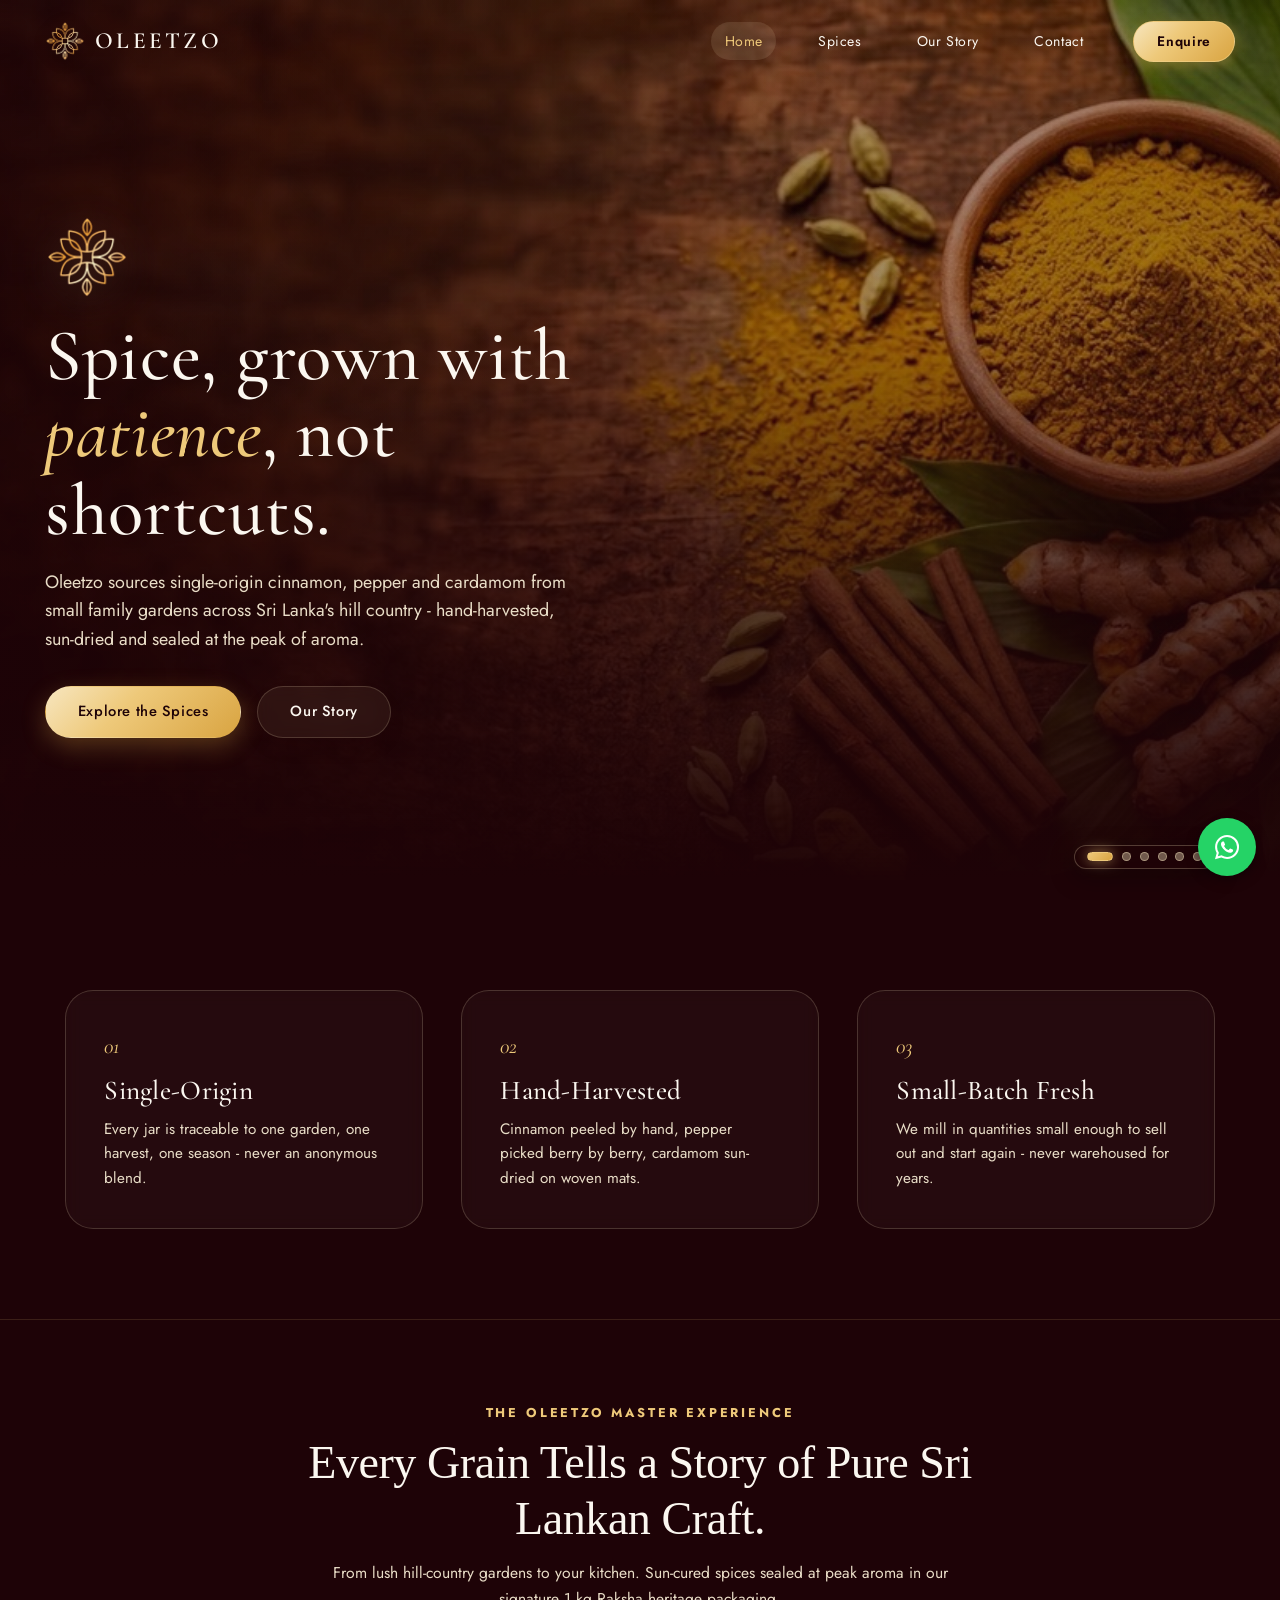
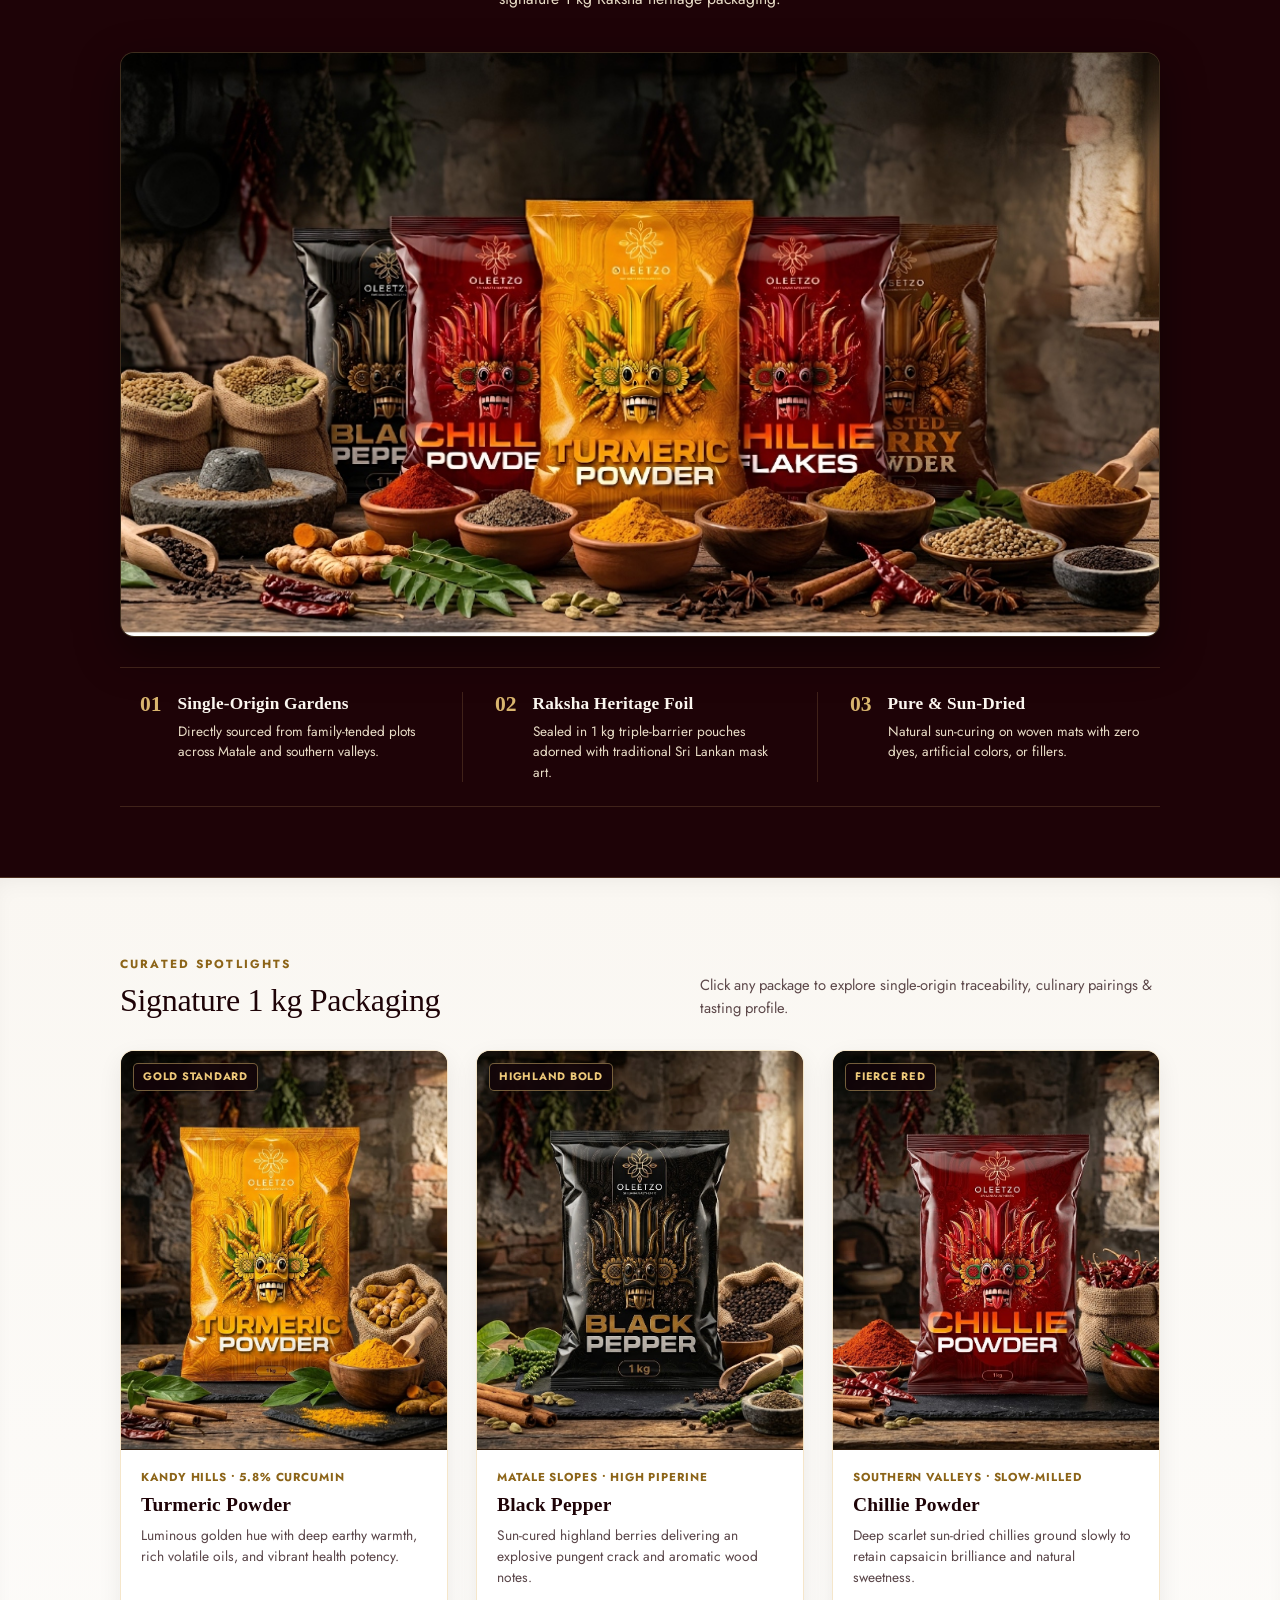
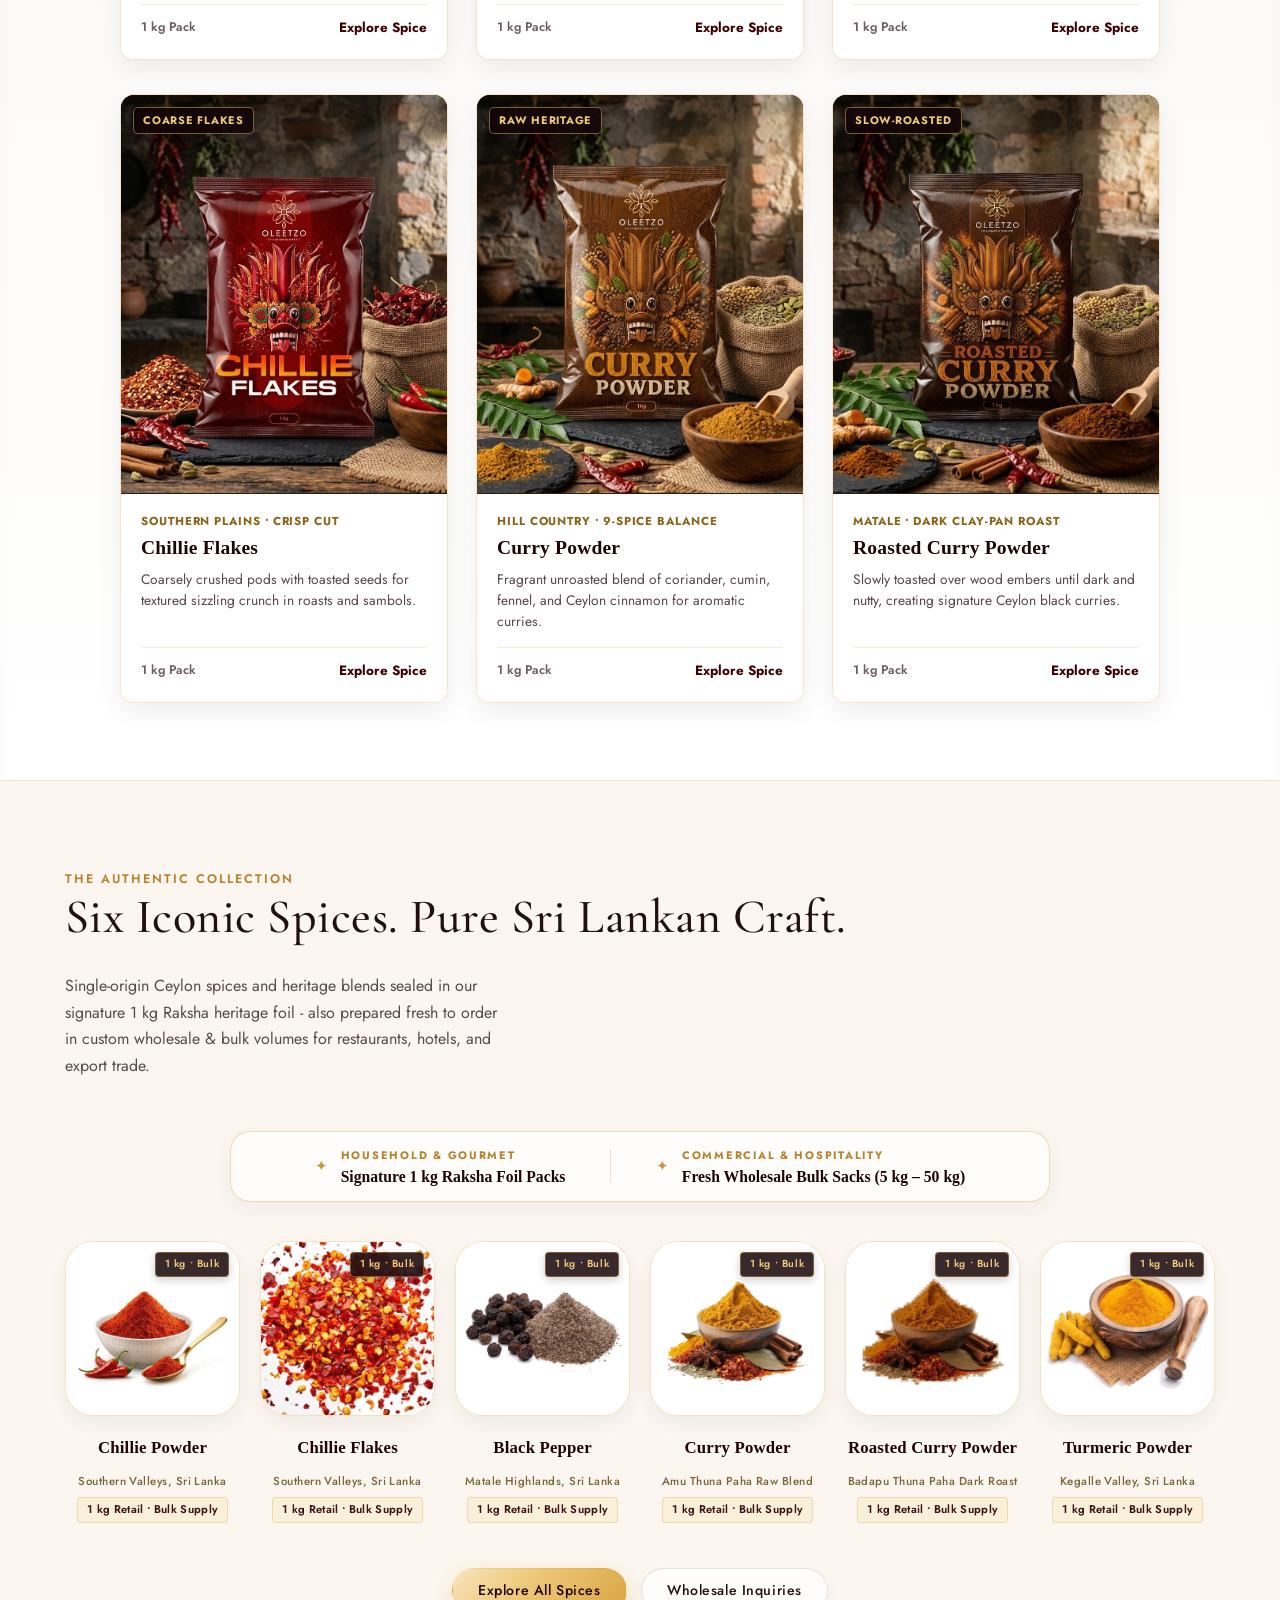
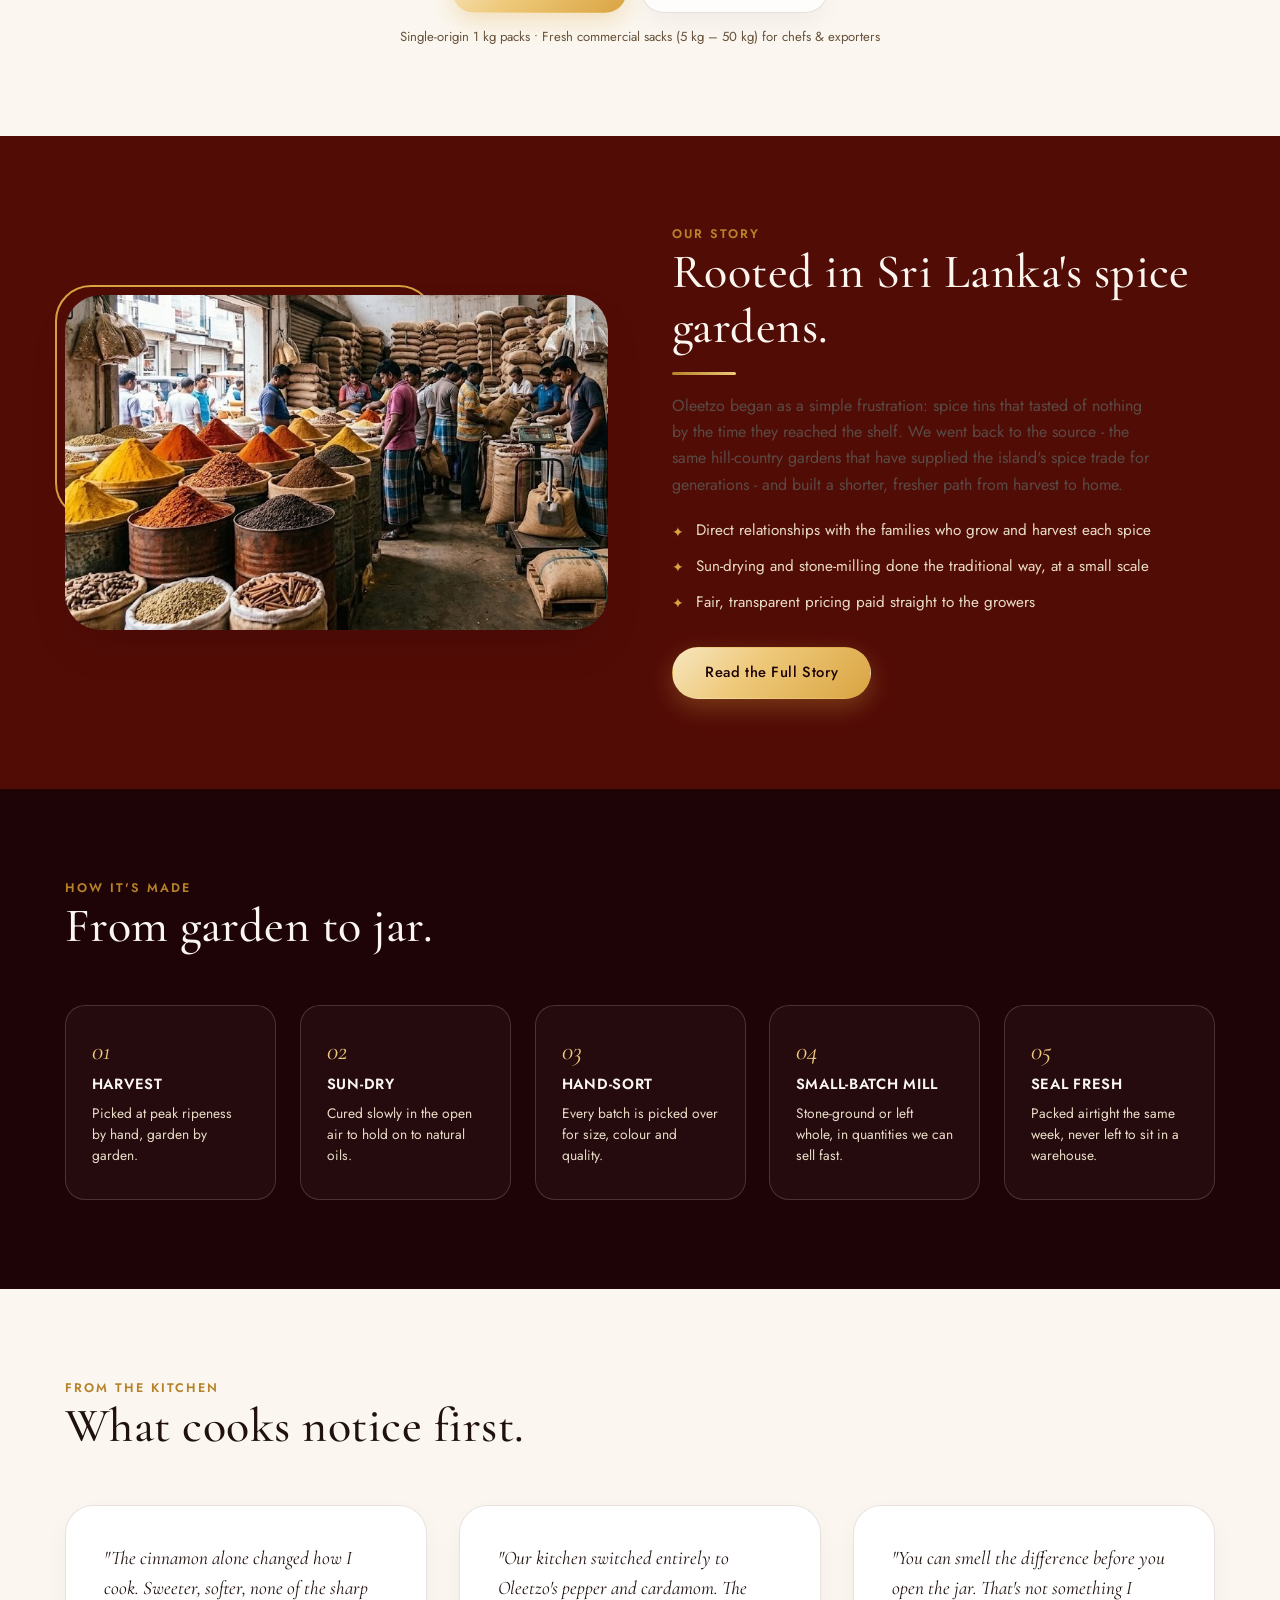
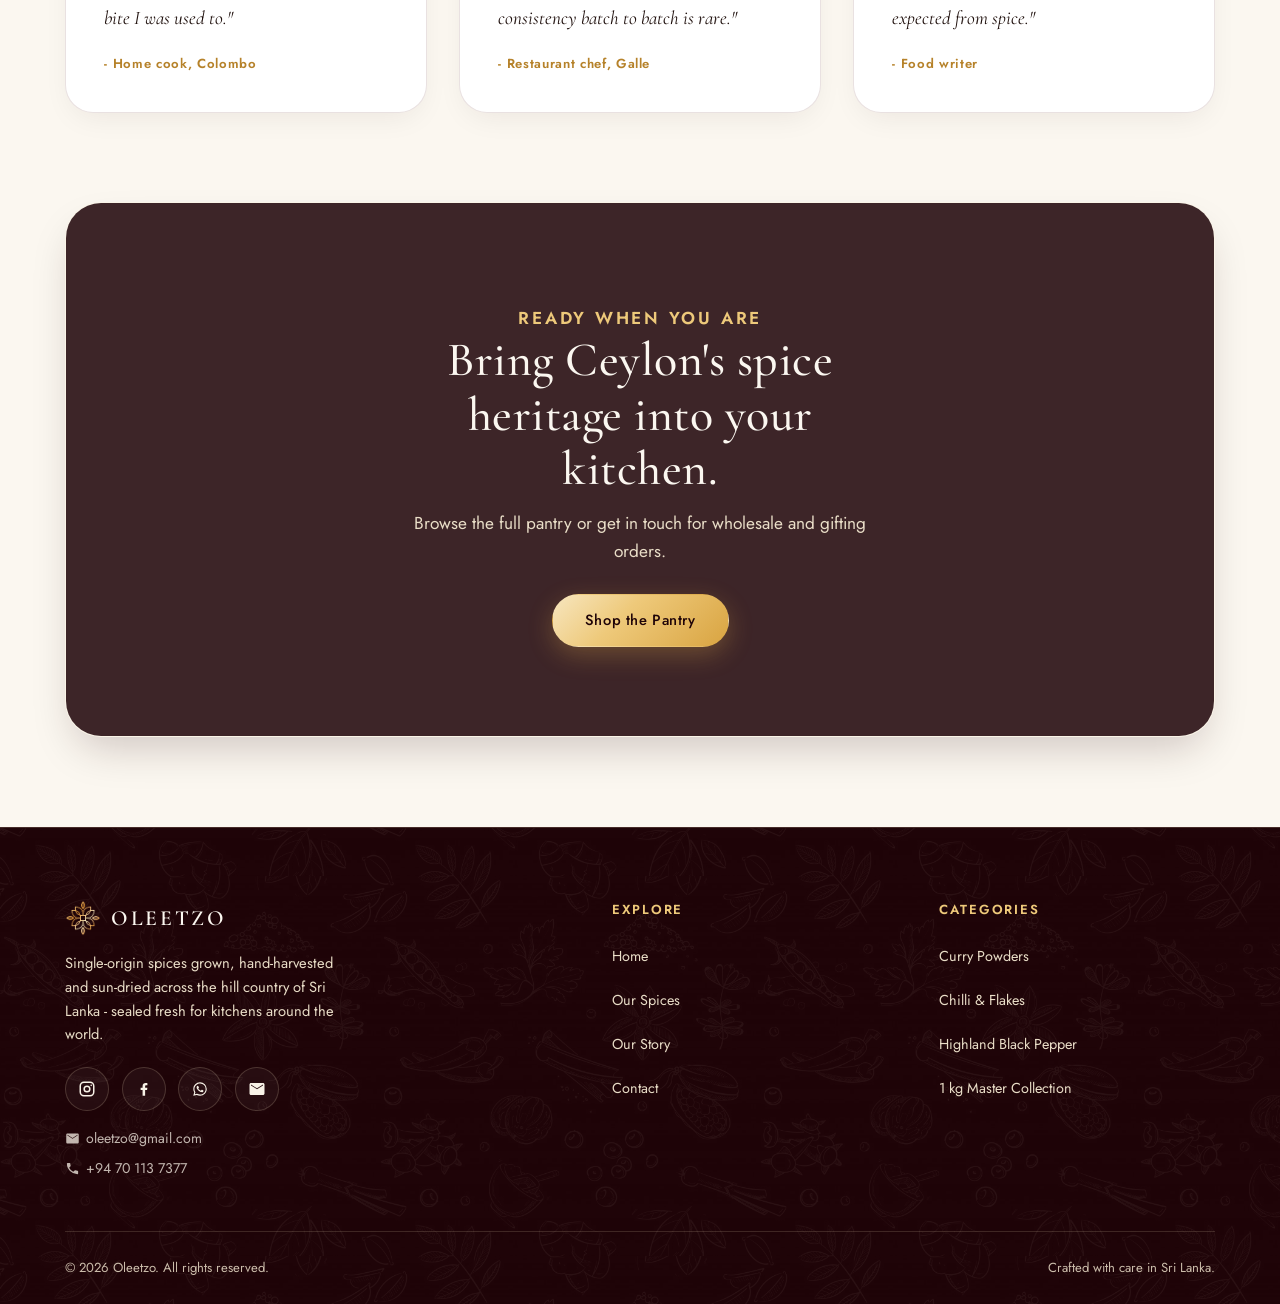
==== commit e12d1f12: "edits and fixes" ====
--- a/index.html
+++ b/index.html
@@ -216,7 +216,6 @@
         <a class="btn btn-line" href="about.html">Our Story</a>
       </div>
     </div>
-    <div class="hero-scroll" aria-hidden="true">SCROLL</div>
     <div class="hero-indicators" role="tablist" aria-label="Hero background spice images"></div>
   </section>
 
--- a/css/global.css
+++ b/css/global.css
@@ -1,9 +1,6 @@
 /* =====================================================
-   OLEETZO - Global Stylesheet
-   Luxury Ceylon spice house styling.
-   Modern rounded design system, preloader, dynamic motions.
-   Completely device & mobile responsive across all screens.
-   ===================================================== */
+                    Global Stylesheet
+======================================================== */
 
 :root {
   /* ---- palette ---- */
@@ -662,7 +659,7 @@
   gap: clamp(1.2rem, 2.2vw, 2.2rem);
 }
 
-.nav-links a {
+.nav-links a:not(.nav-cta) {
   color: var(--ivory);
   font-size: 0.88rem;
   letter-spacing: 0.04em;
@@ -675,17 +672,40 @@
   align-items: center;
 }
 
-.nav-links a:hover,
-.nav-links a.active {
+.nav-links a:not(.nav-cta):hover,
+.nav-links a:not(.nav-cta).active {
   color: var(--gold-300);
   background: rgba(247, 230, 191, 0.12);
 }
 
-.nav-cta {
-  margin-left: 0.4rem;
-  padding: 0.55rem 1.4rem;
+.nav-cta,
+.nav-links a.nav-cta {
+  margin-left: 0.5rem;
+  padding: 0.52rem 1.45rem !important;
   min-height: 38px;
-  font-size: 0.85rem;
+  font-size: 0.86rem;
+  font-weight: 600;
+  letter-spacing: 0.05em;
+  color: var(--wine-950) !important;
+  background: linear-gradient(135deg, #f7e6bf 0%, #eec97a 40%, #d9a441 100%) !important;
+  border: 1px solid rgba(238, 201, 122, 0.75) !important;
+  border-radius: var(--radius-pill) !important;
+  box-shadow: 0 4px 14px rgba(217, 164, 65, 0.32);
+  display: inline-flex;
+  align-items: center;
+  justify-content: center;
+  text-align: center;
+  white-space: nowrap;
+  transition: transform 0.3s cubic-bezier(0.16, 1, 0.3, 1), box-shadow 0.3s cubic-bezier(0.16, 1, 0.3, 1), background 0.3s ease, border-color 0.3s ease;
+}
+
+.nav-cta:hover,
+.nav-links a.nav-cta:hover {
+  color: var(--wine-950) !important;
+  background: linear-gradient(135deg, #fff0cf 0%, #f4d693 40%, #dfa83d 100%) !important;
+  border-color: var(--gold-300) !important;
+  transform: translateY(-2px);
+  box-shadow: 0 8px 22px rgba(217, 164, 65, 0.5);
 }
 
 /* Floating WhatsApp Button (Icon-only, Original WhatsApp Green, Bobbing Animation) */
@@ -1140,6 +1160,190 @@
   background: linear-gradient(180deg, rgba(30, 3, 7, 0.55), rgba(30, 3, 7, 0.92));
 }
 
+body[data-page="about"] .page-banner {
+  background-position: center right;
+  background-size: cover;
+  min-height: clamp(54vh, 64vh, 74vh);
+  display: flex;
+  align-items: center;
+  justify-content: flex-start;
+}
+
+body[data-page="about"] .page-banner > .wrap {
+  width: 100%;
+  position: relative;
+  z-index: 2;
+}
+
+body[data-page="about"] .page-banner::after {
+  background:
+    linear-gradient(90deg,
+      rgba(16, 2, 4, 0.94) 0%,
+      rgba(16, 2, 4, 0.86) 32%,
+      rgba(16, 2, 4, 0.52) 58%,
+      rgba(16, 2, 4, 0.12) 78%,
+      rgba(16, 2, 4, 0.35) 100%),
+    linear-gradient(180deg,
+      rgba(16, 2, 4, 0.40) 0%,
+      rgba(16, 2, 4, 0.10) 45%,
+      rgba(16, 2, 4, 0.88) 100%);
+}
+
+.about-banner-content {
+  max-width: 520px;
+  text-align: left;
+  padding: clamp(6.2rem, 11vh, 9rem) 0 clamp(2.5rem, 5vh, 4rem);
+}
+
+.about-banner-content h1 {
+  font-size: clamp(2.6rem, 4.5vw, 3.8rem);
+  line-height: 1.08;
+  margin-top: 0.4rem;
+  letter-spacing: -0.01em;
+}
+
+.about-banner-content p {
+  font-size: clamp(1rem, 1.2vw + 0.3rem, 1.15rem);
+  color: rgba(251, 247, 240, 0.9);
+  max-width: 44ch;
+  line-height: 1.6;
+}
+
+/* Wholesale Fleet Section in About Page */
+.wholesale-fleet-section {
+  position: relative;
+  overflow: hidden;
+  border-top: 1px solid rgba(238, 201, 122, 0.18);
+  padding: clamp(4rem, 7vw, 6.5rem) 0;
+  background: radial-gradient(circle at 80% 20%, rgba(61, 0, 2, 0.55), var(--wine-950) 65%);
+}
+
+.fleet-feature-item {
+  display: flex;
+  align-items: flex-start;
+  gap: 1.1rem;
+}
+
+.fleet-icon-box {
+  width: 44px;
+  height: 44px;
+  border-radius: var(--radius-md);
+  background: linear-gradient(135deg, rgba(238, 201, 122, 0.20), rgba(182, 130, 42, 0.08));
+  border: 1px solid rgba(238, 201, 122, 0.38);
+  display: flex;
+  align-items: center;
+  justify-content: center;
+  color: var(--gold-300);
+  flex-shrink: 0;
+  margin-top: 2px;
+  box-shadow: 0 4px 14px rgba(0, 0, 0, 0.25);
+  transition: transform 0.3s ease, border-color 0.3s ease, color 0.3s ease;
+}
+
+.fleet-feature-item:hover .fleet-icon-box {
+  transform: translateY(-2px);
+  border-color: var(--gold-300);
+  color: var(--gold-100);
+  box-shadow: 0 6px 18px rgba(217, 164, 65, 0.35);
+}
+
+.fleet-photo-frame {
+  position: relative;
+  border-radius: var(--radius-xl);
+  overflow: hidden;
+  border: 1.2px solid rgba(238, 201, 122, 0.35);
+  box-shadow: 0 24px 54px -12px rgba(0, 0, 0, 0.7);
+  background: radial-gradient(circle at 50% 30%, #3d0002, #140204);
+}
+
+.fleet-photo-frame img {
+  width: 100%;
+  height: auto;
+  display: block;
+  object-fit: cover;
+  transition: transform 0.6s cubic-bezier(0.16, 1, 0.3, 1);
+}
+
+.fleet-photo-frame:hover img {
+  transform: scale(1.03);
+}
+
+.fleet-floating-badge {
+  position: absolute;
+  bottom: 1.2rem;
+  left: 1.2rem;
+  right: 1.2rem;
+  padding: 0.8rem 1.2rem;
+  background: rgba(30, 3, 7, 0.88);
+  backdrop-filter: blur(14px);
+  -webkit-backdrop-filter: blur(14px);
+  border-radius: var(--radius-lg);
+  border: 1px solid rgba(238, 201, 122, 0.28);
+  display: flex;
+  justify-content: space-between;
+  align-items: center;
+  flex-wrap: wrap;
+  gap: 0.6rem;
+}
+
+@media (max-width: 900px) {
+  .wholesale-fleet-section .split {
+    grid-template-columns: 1fr;
+    gap: 2.2rem;
+    direction: ltr !important;
+  }
+
+  .fleet-floating-badge {
+    position: relative;
+    bottom: auto;
+    left: auto;
+    right: auto;
+    margin-top: -1rem;
+    border-radius: 0 0 var(--radius-xl) var(--radius-xl);
+    border-top: none;
+  }
+}
+
+@media (max-width: 768px) {
+  body[data-page="about"] .page-banner {
+    min-height: 84vh;
+    min-height: 84dvh;
+    background-position: 84% 15%;
+    align-items: flex-end;
+  }
+
+  body[data-page="about"] .page-banner::after {
+    background:
+      linear-gradient(180deg,
+        rgba(16, 2, 4, 0.20) 0%,
+        rgba(16, 2, 4, 0.12) 32%,
+        rgba(16, 2, 4, 0.68) 55%,
+        rgba(16, 2, 4, 0.94) 75%,
+        rgba(16, 2, 4, 0.98) 100%);
+  }
+
+  .about-banner-content {
+    max-width: 100%;
+    padding: clamp(6rem, 12vh, 8rem) 0 clamp(2.2rem, 5vh, 3.2rem);
+  }
+
+  .about-banner-content h1 {
+    font-size: clamp(2.3rem, 8.5vw, 3.1rem);
+  }
+}
+
+@media (max-width: 600px) {
+  .fleet-icon-box {
+    width: 38px;
+    height: 38px;
+  }
+
+  .fleet-floating-badge {
+    flex-direction: column;
+    align-items: flex-start;
+  }
+}
+
 .page-banner-content {
   position: relative;
   z-index: 1;
@@ -1671,8 +1875,8 @@
 .footer-top {
   padding: clamp(3.5rem, 6vw, 4.5rem) 0 clamp(2.2rem, 4vw, 3.5rem);
   display: grid;
-  grid-template-columns: 1.4fr 1fr 1fr 1.2fr;
-  gap: clamp(1.5rem, 3vw, 2.5rem);
+  grid-template-columns: 1.8fr 1fr 1fr;
+  gap: clamp(2rem, 4vw, 4rem);
   align-items: start;
 }
 
@@ -2291,7 +2495,7 @@
 
 .product-card .meta {
   display: flex;
-  justify-content: space-between;
+  justify-content: flex-end;
   align-items: center;
   margin-top: auto;
   padding-top: 1.2rem;
@@ -2455,15 +2659,17 @@
 
 .field label {
   display: block;
-  font-size: 0.82rem;
+  font-size: 0.76rem;
   font-weight: 600;
-  letter-spacing: 0.05em;
-  margin-bottom: 0.5rem;
+  letter-spacing: 0.08em;
+  text-transform: uppercase;
+  margin-bottom: 0.45rem;
   color: var(--ink-soft);
 }
 
-/* Input Boxes with Subtle Maroon Outline */
+/* Input & Select Boxes with Subtle Maroon Outline */
 .field input,
+.field select,
 .field textarea {
   width: 100%;
   border: 1.5px solid rgba(107, 20, 34, 0.32);
@@ -2475,6 +2681,19 @@
   transition: border-color 0.25s ease, box-shadow 0.25s ease;
   box-shadow: 0 1px 4px rgba(74, 13, 22, 0.04);
   min-height: 48px;
+  font-family: inherit;
+}
+
+.field select {
+  cursor: pointer;
+  appearance: none;
+  -webkit-appearance: none;
+  -moz-appearance: none;
+  padding-right: 2.8rem;
+  background-image: url("data:image/svg+xml,%3Csvg xmlns='http://www.w3.org/2000/svg' width='16' height='16' viewBox='0 0 24 24' fill='none' stroke='%233d0002' stroke-width='2.2' stroke-linecap='round' stroke-linejoin='round'%3E%3Cpolyline points='6 9 12 15 18 9'%3E%3C/polyline%3E%3C/svg%3E");
+  background-repeat: no-repeat;
+  background-position: right 1.2rem center;
+  background-size: 16px 16px;
 }
 
 .field textarea {
@@ -2483,15 +2702,25 @@
 }
 
 .field input:hover,
+.field select:hover,
 .field textarea:hover {
   border-color: rgba(107, 20, 34, 0.58);
 }
 
 .field input:focus,
+.field select:focus,
 .field textarea:focus {
   border-color: var(--wine-700);
   box-shadow: 0 0 0 3.5px rgba(107, 20, 34, 0.16);
   outline: none;
+}
+
+.btn-block {
+  width: 100%;
+  justify-content: center;
+  font-size: 1rem;
+  padding: 1rem 1.8rem;
+  border-radius: var(--radius-pill);
 }
 
 .row2 {
@@ -2520,19 +2749,28 @@
 }
 
 .info-card {
-  background: linear-gradient(145deg, var(--wine-950), var(--wine-900));
-  color: var(--ivory);
+  background: #ffffff;
+  color: var(--ink);
   padding: clamp(1.8rem, 4vw, 2.5rem);
   border-radius: var(--radius-xl);
-  border: 1px solid var(--line-on-dark);
-  box-shadow: var(--shadow-hover);
+  border: 1.5px solid rgba(107, 20, 34, 0.22);
+  box-shadow: 0 4px 24px rgba(74, 13, 22, 0.05);
+}
+
+.info-card h3 {
+  font-family: var(--f-display);
+  font-size: 1.65rem;
+  font-weight: 500;
+  color: var(--wine-900);
+  margin: 0 0 1.2rem 0;
+  letter-spacing: -0.01em;
 }
 
 .info-row {
   display: flex;
   gap: 1rem;
   padding: 1rem 0;
-  border-bottom: 1px solid var(--line-on-dark);
+  border-bottom: 1px solid rgba(107, 20, 34, 0.1);
   align-items: baseline;
 }
 
@@ -2544,13 +2782,22 @@
   font-size: 0.75rem;
   font-weight: 600;
   letter-spacing: 0.1em;
-  color: var(--gold-300);
+  color: var(--gold-700);
   min-width: 85px;
 }
 
 .info-row .v {
   font-size: 0.92rem;
-  color: var(--ivory-dim);
+  color: var(--ink);
+}
+
+.info-row .v a {
+  color: inherit;
+  transition: color 0.2s ease;
+}
+
+.info-row .v a:hover {
+  color: var(--wine-700);
 }
 
 .map-frame {
